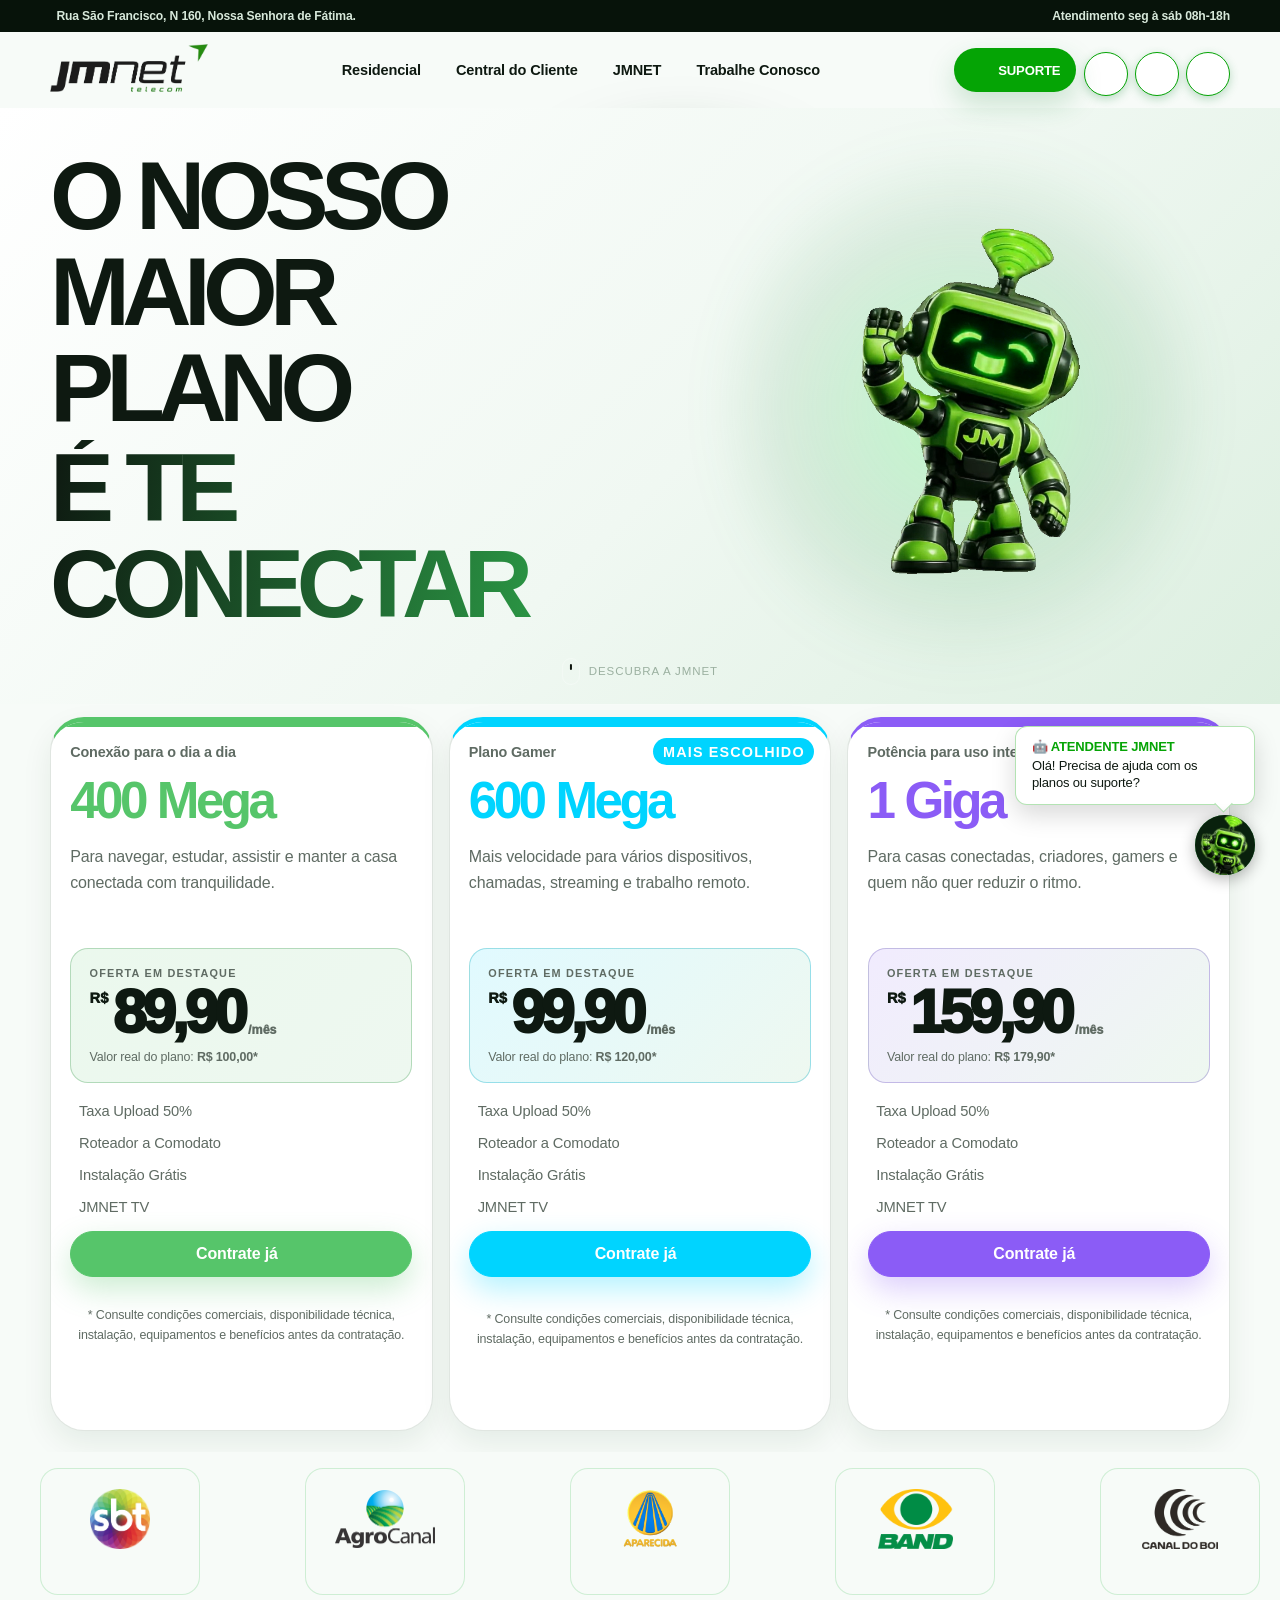
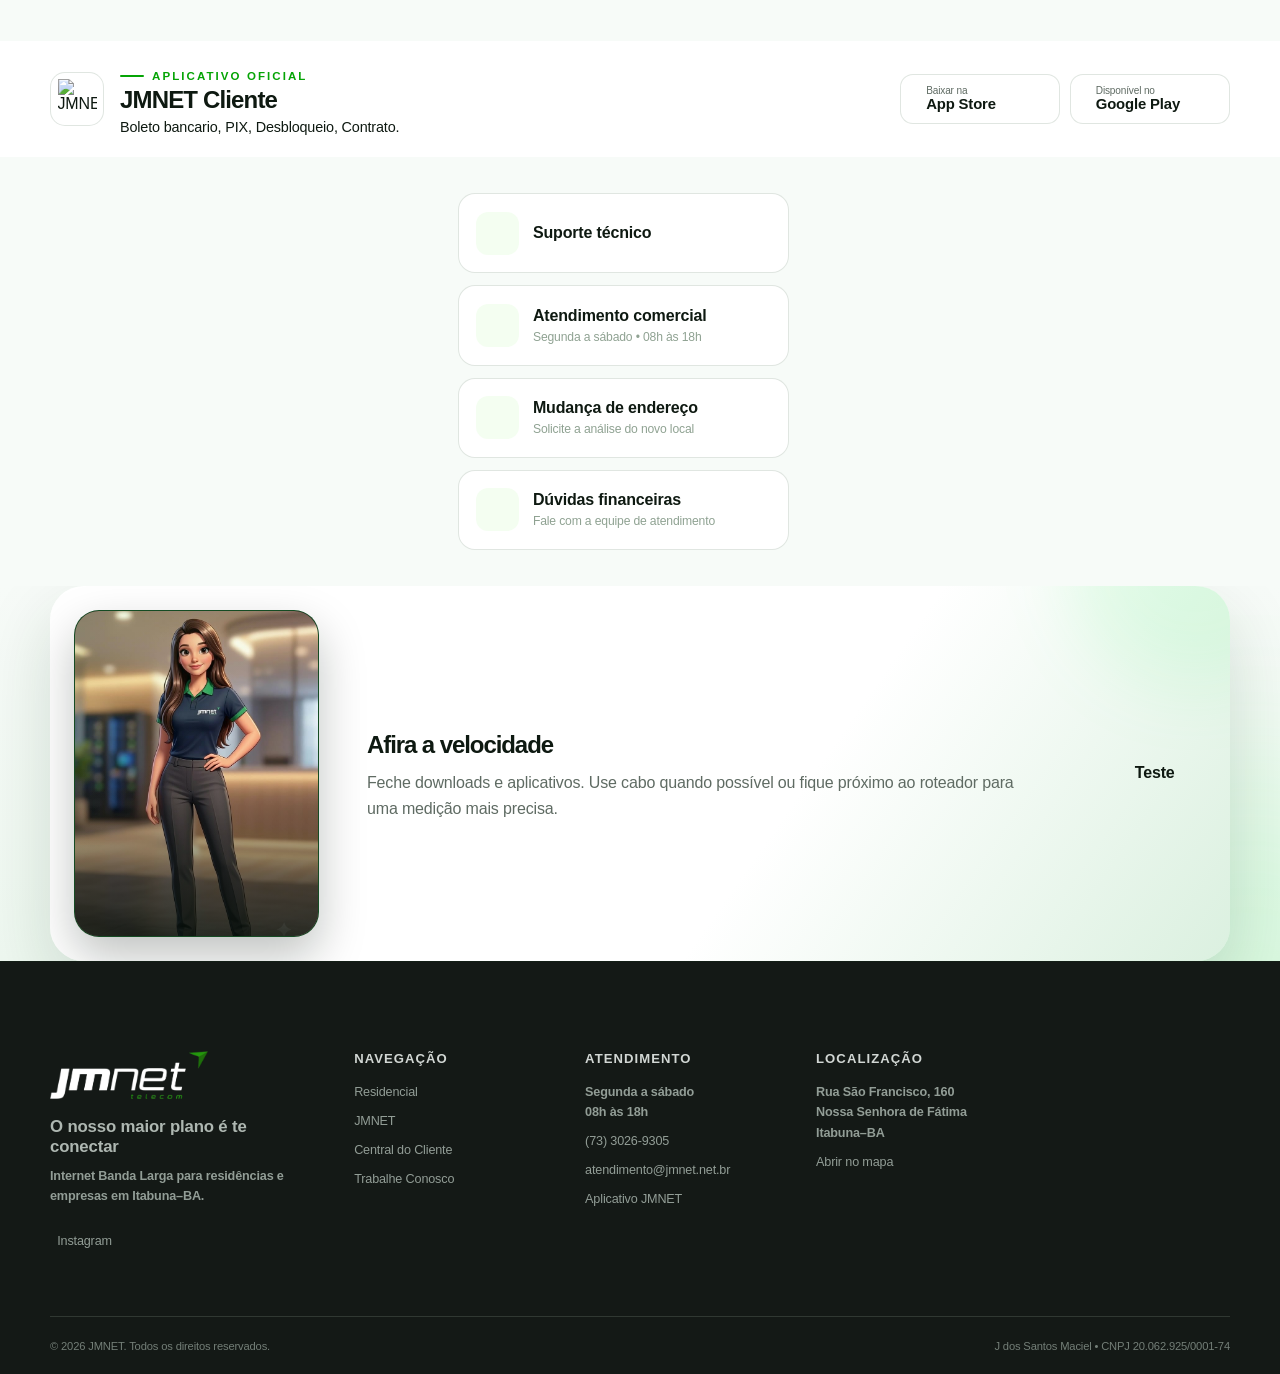
==== index.html @ 610e4814 "Add files via upload" ====
<!doctype html>
<html lang="pt-BR" data-theme="light" data-theme-preference="system">
<head>
  <meta charset="utf-8">
  <meta name="description" content="Website desenvolvido por Juliane Conceição https://github.com/7ul14n3">
  <meta name="description" content="Website desenvolvido por Nicole Santana https://github.com/Nicolesantana07">
  <meta name="author" content="Juliane Conceicao e Nicole Santana">
  <meta name="viewport" content="width=device-width, initial-scale=1">
  <meta name="description" content="Internet por fibra óptica para residências e empresas em Itabuna, com atendimento regional e consulta por endereço.">
  <meta name="theme-color" content="#07130a">
  <title>JMNET</title>
  <link rel="icon" type="image/png" href="/media/logo/seta.png>
  <link rel="preconnect" href="https://unpkg.com">
  <link rel="preconnect" href="https://server.arcgisonline.com">
  <link rel="stylesheet" href="https://unpkg.com/leaflet@1.9.4/dist/leaflet.css" crossorigin="">
  <link rel="stylesheet" href="css/styles.css">
</head>
<body>
  <a class="skip-link" href="#conteudo">Pular para o conteúdo</a>

  <header class="site-header">
    <div class="announcement">
      <div class="shell announcement-inner">
        <a
          class="announcement-address"
          href="https://www.google.com/maps/place/JMNet+Internet+Fibra+%C3%93ptica+%E2%80%93+Itabuna/@-14.7816901,-39.2689176,663m/data=!3m2!1e3!4b1!4m6!3m5!1s0x739aa7538cad6cf:0x7eee9a02e0b98aa7!8m2!3d-14.7816953!4d-39.2663427!16s%2Fg%2F11gfhjh283?entry=ttu&g_ep=EgoyMDI2MDcyOS4wIKXMDSoASAFQAw%3D%3D"
          target="_blank"
          rel="noopener noreferrer"
          aria-label="Abrir Rua São Francisco no Google Maps"
        >
          <i data-lucide="map-pin"></i>
          <span>Rua São Francisco, N 160, Nossa Senhora de Fátima.</span>
        </a>
        <span class="announcement-hours"><i data-lucide="clock-3"></i> Atendimento seg à sáb  08h-18h</span>
      </div>
    </div>

    <div class="shell navigation-bar">
      <a class="brand" href="#inicio" aria-label="JMNET - página inicial">
        <span class="brand-logo-set">
          <img
            class="brand-logo brand-logo-light"
            src="media/logo/logo-preta.png"
            alt="JMNET"
          >
          <img
            class="brand-logo brand-logo-dark"
            src="media/logo/logo-branca.png"
            alt="JMNET"
          >
        </span>
      </a>

      <nav class="desktop-navigation" aria-label="Navegação principal">
       <!--<a href="corporativo.html">Corporativo</a> --> 
        <a href="index.html">Residencial</a>
        <a href="https://central.jmnet.net.br/">Central do Cliente</a>
        <a href="jmnet.html">JMNET</a>
        <a href="https://jmnettelecom.vagas.solides.com.br/">Trabalhe Conosco</a>
      </nav>

      <!----BOTAO SUPORTE DO TOPO-->
      <div class="navigation-actions">
        <a class="header-whatsapp" href="https://wa.me/557330269305?text=Ol%C3%A1%21%20Quero%20conhecer%20os%20planos%20da%20JMNET." target="_blank" rel="noopener noreferrer">
          <i data-lucide="message-circle"></i><span>SUPORTE</span>
        </a>
        <button class="round-button" id="accessibility-button" type="button" aria-label="Abrir ferramentas de acessibilidade" aria-expanded="false">
          <i data-lucide="accessibility"></i>
        </button>
        <button class="round-button" id="theme-button" type="button" aria-label="Alternar tema">
          <i data-lucide="laptop"></i>
        </button>
        <button class="round-button menu-toggle" id="menu-button" type="button" aria-label="Abrir menu" aria-expanded="false" aria-controls="mobile-menu">
          <i data-lucide="menu"></i>
        </button>
      </div>
    </div>

 <nav class="mobile-navigation" id="mobile-menu" aria-label="Navegação móvel" hidden>
    <!--<a href="corporativo.html">Corporativo</a> --> 
    <a href="index.html">Residencial</a>
    <a href="https://central.jmnet.net.br/">Central do Cliente</a>
    <a href="jmnet.html">JMNET</a>
    <a href="https://jmnettelecom.vagas.solides.com.br/">Trabalhe Conosco</a>
   <a class="support-link" href="https://wa.me/557330269305?text=Ol%C3%A1%21%20Quero%20conhecer%20os%20planos%20da%20JMNET" target="_blank" rel="noopener noreferrer">Suporte JMNET</a>
  </nav> 

 <aside class="accessibility-panel" id="accessibility-panel" aria-label="Ferramentas de acessibilidade" hidden>
  <div class="panel-heading">
    <div>
      <span>Acessibilidade</span>
      <strong>Ajuste sua experiência</strong>
    </div>

    <button id="accessibility-close" type="button" aria-label="Fechar ferramentas">
      <i data-lucide="x"></i>
    </button>
  </div>

  <button type="button" data-text-scale="normal">
    <span>A</span> Texto padrão
  </button>

  <button type="button" data-text-scale="large">
    <span>A+</span> Texto maior
  </button>

  <button type="button" id="contrast-button">
    <span>◐</span> Alto contraste
  </button>

  <p>As preferências ficam salvas somente neste dispositivo.</p>
</aside>



  <main id="conteudo">
    <section class="hero" id="inicio">
      <div class="network-grid" aria-hidden="true"></div>
      <div class="hero-orb hero-orb--one" aria-hidden="true"></div>
      <div class="hero-orb hero-orb--two" aria-hidden="true"></div>
      <div class="shell hero-layout">
        <div class="hero-copy reveal is-visible">
          <h1>O NOSSO MAIOR PLANO<span>É TE CONECTAR</span></h1>
           <!--<p class="hero-lead">Internet para acompanhar sua casa, seu trabalho e tudo o que importa — com presença regional e suporte técnico 24 horas.</p>-->

          <div class="hero-proof">
            <!-- <span><i data-lucide="check"></i>Fibra Otica</span>-->
            <!-- <span><i data-lucide="check"></i>Franquia Ilimitada</span>-->
          </div>
        </div>      

        <div class="hero-visual hero-visual--video reveal is-visible">
          <div class="hero-video-frame">
            <video
              class="hero-robot-video"
              autoplay
              muted
              loop
              playsinline
              preload="metadata"
              poster="media/personagem/robo-jmnet-poster.jpg"
              aria-label="Robô da JMNET acenando e exibindo sinal de Wi-Fi"
            >
               <source src="media/personagem/robojmnetpng.webm" type="video/webm">
              Seu navegador não oferece suporte à reprodução deste vídeo.
            </video>
            <div class="robo-sombra"></div>
          </div>
        </div>
      </div>
      <a class="scroll-cue" href="#aplicativo" aria-label="Continuar para a próxima seção"><span></span>Descubra a JMNET</a>
    </section>

    <section class="section plans-section" id="residencial">
      <div class="shell">
        <div class="section-heading section-heading--center reveal">
      
         
        </div>

        <div class="plans-grid">
        
          <article class="plan-card plan-card--lime reveal">
            <div class="plan-topline"><span>Conexão para o dia a dia</span><i data-lucide="wifi"></i></div>
            <div class="plan-speed"><strong>400</strong><span>Mega</span></div>
            <p>Para navegar, estudar, assistir e manter a casa conectada com tranquilidade.</p>
            <div class="plan-price">
              <span>Oferta em destaque</span>
              <strong><sup>R$</sup>89,90<small>/mês</small></strong>
              <small class="plan-price-reference">Valor real do plano: <b>R$ 100,00*</b></small>
            </div>
            <ul>
               <li><i data-lucide="check"></i>Taxa Upload 50%</li>
              <li><i data-lucide="check"></i>Roteador a Comodato</li>
              <li><i data-lucide="check"></i>Instalação Grátis</li>
              <li><i data-lucide="check"></i>JMNET TV</li
            </ul>
            <div class="plan-card-actions">
              <a class="button button-primary" style="background-color: #56c56a !important; background-image: none !important; border-color: #56c56a !important;" href="https://wa.me/557330269305?text=Ol%C3%A1%21%20Quero%20saber%20mais%20sobre%20o%20plano%20de%20400%20Mega.">Contrate já <i data-lucide="arrow-right"></i></a>
             
            </div>
            <br>
            <p class="commercial-note">* Consulte condições comerciais, disponibilidade técnica, instalação, equipamentos e benefícios antes da contratação.</p>

            
          </article>

          <article class="plan-card plan-card--cyan plan-card--featured reveal">
            <span class="plan-badge">Mais escolhido</span>
            <div class="plan-topline"><span>Plano Gamer</span><i data-lucide="wifi"></i></div>
            <div class="plan-speed"><strong>600</strong><span>Mega</span></div>
            <p>Mais velocidade para vários dispositivos, chamadas, streaming e trabalho remoto.</p>
            <div class="plan-price">
              <span>Oferta em destaque</span>
              <strong><sup>R$</sup>99,90<small>/mês</small></strong>
              <small class="plan-price-reference">Valor real do plano: <b>R$ 120,00*</b></small>
            </div>
            <ul>
              <li><i data-lucide="check"></i>Taxa Upload 50%</li>
              <li><i data-lucide="check"></i>Roteador a Comodato</li>
              <li><i data-lucide="check"></i>Instalação Grátis</li>
              <li><i data-lucide="check"></i>JMNET TV</li>

            </ul>
            <div class="plan-card-actions">
               <a class="button button-primary" style="background-color: #00d4ff !important; background-image: none !important; border-color: #00d4ff !important;" href="https://wa.me/557330269305?text=Ol%C3%A1%21%20Quero%20saber%20mais%20sobre%20o%20plano%20de%20600%20Mega.">Contrate já <i data-lucide="arrow-right"></i></a>
            </div>
            <br>
            <p class="commercial-note">* Consulte condições comerciais, disponibilidade técnica, instalação, equipamentos e benefícios antes da contratação.</p>
          </article>
          
          
          <article class="plan-card plan-card--violet reveal">
            <div class="plan-topline"><span>Potência para uso intenso</span><i data-lucide="wifi"></i></div>
            <div class="plan-speed"><strong>1</strong><span>Giga</span></div>
            <p>Para casas conectadas, criadores, gamers e quem não quer reduzir o ritmo.</p>
            <div class="plan-price">
              <span>Oferta em destaque</span>
              <strong><sup>R$</sup>159,90<small>/mês</small></strong>
              <small class="plan-price-reference">Valor real do plano: <b>R$ 179,90*</b></small>
            </div>
            <ul>
              <li><i data-lucide="check"></i>Taxa Upload 50%</li>
              <li><i data-lucide="check"></i>Roteador a Comodato</li>
              <li><i data-lucide="check"></i>Instalação Grátis</li>
              <li><i data-lucide="check"></i>JMNET TV</li
            </ul>
            <div class="plan-card-actions">
               <a class="button button-primary" style="background-color: #56c56a !important; background-image: none !important; border-color: #56c56a !important;" href="https://wa.me/557330269305?text=Ol%C3%A1%21%20Quero%20saber%20mais%20sobre%20o%20plano%20de%20400%20Mega.">Contrate já <i data-lucide="arrow-right"></i></a>
            </div>
        <br>
        
             <p class="commercial-note">* Consulte condições comerciais, disponibilidade técnica, instalação, equipamentos e benefícios antes da contratação.</p>
          </article>
        </div>
        <br>
        
      </div>
    </section>

    <br>
    <br>  
    <br>
    <br>

    <section class="tv-channel-strip" id="canais" aria-labelledby="tv-channel-title">
  
    <div class="tv-marquee">

  <div class="tv-channel-track">

    <div class="tv-channel-list">
            <figure class="tv-channel-item">
        <img src="media/canais/sbt.png" alt="">
        <figcaption></figcaption>
      </figure>

      <figure class="tv-channel-item">
        <img src="media/canais/agro.png_200_200" alt="">
        <figcaption></figcaption>
      </figure>

      <figure class="tv-channel-item">
        <img src="media/canais/aparecida.png_200_200" alt="">
        <figcaption></figcaption>
      </figure>

      <figure class="tv-channel-item">
        <img src="media/canais/bandsport.png_200_200" alt="">
        <figcaption></figcaption>
      </figure>

      <figure class="tv-channel-item">
        <img src="media/canais/canaldoboi.png_200_200" alt="">
        <figcaption></figcaption>
      </figure>

      <figure class="tv-channel-item">
        <img src="media/canais/cancaonova.png_200_200" alt="">
        <figcaption></figcaption>
      </figure>

      <div class="tv-channel-list">
      <figure class="tv-channel-item">
        <img src="media/canais/globo.png_200_200" alt="">
        <figcaption></figcaption>
      </figure>

      <figure class="tv-channel-item">
        <img src="media/canais/novotempo.png_200_200" alt="">
        <figcaption></figcaption>
      </figure>

      <figure class="tv-channel-item">
        <img src="media/canais/rederecord.png_200_200" alt="">
        <figcaption></figcaption>
      </figure>

      <figure class="tv-channel-item">
        <img src="media/canais/redetv.png_200_200" alt="">
        <figcaption></figcaption>
      </figure>

      <figure class="tv-channel-item">
        <img src="media/canais/redevida.png_200_200" alt="">
        <figcaption></figcaption>
      </figure>

      <figure class="tv-channel-item">
        <img src="media/canais/tvbrasil.png_200_200" alt="">
        <figcaption></figcaption>
      </figure>

      <figure class="tv-channel-item">
        <img src="media/canais/tve.png_200_200" alt="">
        <figcaption></figcaption>
      </figure>

       <figure class="tv-channel-item">
        <img src="media/canais/tvfutura.png_200_200" alt="">
        <figcaption></figcaption>
      </figure>

       <figure class="tv-channel-item">
        <img src="media/canais/sbt.png" alt="">
        <figcaption></figcaption>
      </figure>

    </div>

  </div>

</div>

  </div>

</div>
        </div>
      </div>
    </section>
    </section>

      <section class="app-section" id="aplicativo">
      <div class="shell app-layout">
        <div class="app-copy reveal">
          <div class="app-icon-wrap">
  
  <img src="https://is1-ssl.mzstatic.com/image/thumb/PurpleSource221/v4/e8/81/c5/e881c50f-4dca-7f86-56ff-54f18a043831/Placeholder.mill/200x200bb-75.webp" alt="JMNET" class="logo-light">
  <img src="https://is1-ssl.mzstatic.com/image/thumb/PurpleSource221/v4/e8/81/c5/e881c50f-4dca-7f86-56ff-54f18a043831/Placeholder.mill/200x200bb-75.webp" alt="JMNET" class="logo-dark">
</div>
          <div>
            <span class="section-kicker">Aplicativo oficial</span>
            <h2>JMNET Cliente</h2>
            <p>Boleto bancario, PIX, Desbloqueio, Contrato.</p>
          </div>
        </div>
        <div class="store-buttons reveal">
          <a class="store-button" data-platform="ios" href="https://apps.apple.com/us/app/jmnet-cliente/id6774588130" target="_blank" rel="noopener noreferrer">
            <i data-lucide="download"></i><span><small>Baixar na</small><strong>App Store</strong></span>
          </a>
          <a class="store-button" data-platform="android" href="https://play.google.com/store/apps/details?id=com.hubsoft_client_app.jmnet" target="_blank" rel="noopener noreferrer">
            <i data-lucide="play"></i><span><small>Disponível no</small><strong>Google Play</strong></span>
          </a>
        </div>
      </div>
    </section>

    <br>
    <br>

    <section class="section services-section" id="atendimento">
      <div class="shell services-layout">
        <div class="services-copy reveal">
          
        </div>
        <div class="services-grid">
          <a class="service-card reveal" href="https://wa.me/557330269305?text=Ol%C3%A1%21%20Preciso%20de%20suporte%20t%C3%A9cnico." target="_blank" rel="noopener noreferrer"><span class="service-icon"><i data-lucide="headphones"></i></span><span><strong>Suporte técnico</strong></span><i data-lucide="arrow-right"></i></a>
          <a class="service-card reveal" href="https://wa.me/557330269305?text=Ol%C3%A1%21%20Quero%20conhecer%20os%20planos%20da%20JMNET." target="_blank" rel="noopener noreferrer"><span class="service-icon"><i data-lucide="sparkles"></i></span><span><strong>Atendimento comercial</strong><small>Segunda a sábado • 08h às 18h</small></span><i data-lucide="arrow-right"></i></a>
          <a class="service-card reveal" href="https://wa.me/557330269305?text=Ol%C3%A1%21%20Quero%20solicitar%20uma%20mudan%C3%A7a%20de%20endere%C3%A7o." target="_blank" rel="noopener noreferrer"><span class="service-icon"><i data-lucide="map-pin"></i></span><span><strong>Mudança de endereço</strong><small>Solicite a análise do novo local</small></span><i data-lucide="arrow-right"></i></a>
          <a class="service-card reveal" href="https://wa.me/557330269305?text=Ol%C3%A1%21%20Preciso%20de%20suporte%20financeiro." target="_blank" rel="noopener noreferrer"><span class="service-icon"><i data-lucide="headphones"></i></span><span><strong>Dúvidas financeiras</strong><small>Fale com a equipe de atendimento</small></span><i data-lucide="arrow-right"></i></a>
        </div>
      </div>
    </section>

    <br>
    <br>

    <section class="section speed-section" id="teste-velocidade">
      <div class="shell">
        <div class="speed-card reveal">
          <div class="speed-video-frame">
            <video
              class="speed-assistant-video"
              autoplay
              muted
              loop
              playsinline
              preload="metadata"
              poster="media/personagem/atendente-jmnet-speed-poster.jpg"
              aria-label="Atendente virtual da JMNET apresentando o teste de velocidade"
            >
             <source src="media/personagem/claravirtual1.mp4" type="video/mp4">
              Seu navegador não oferece suporte à reprodução deste vídeo.
            </video>

          </div>
          <div class="speed-card-copy">
            
            <h2>Afira a velocidade</h2>
            <p>Feche downloads e aplicativos. Use cabo quando possível ou fique próximo ao roteador para uma medição mais precisa.</p>
          </div>
          <a class="button button-dark button-lg speed-test-button" href="https://fast.com/" target="_blank" rel="noopener noreferrer">Teste <i data-lucide="arrow-right"></i></a>
        </div>
      </div>
    </section>

     <!--

    <section class="section about-section" id="jmnet">
      <div class="shell about-layout">
        <div class="about-visual reveal">
  <div class="about-logo-panel">
    <img
    src="media/jmnet.png"
    alt="Fachada da JMNET"
    class="about-company-image">
  </div>

  <div class="about-stat about-stat--year">
    <strong>2014</strong>
    <span>Desde</span>
  </div>

  <div class="about-stat about-stat--support">
    <i data-lucide="headphones"></i>
    <strong>08h-18h</strong>
  </div>
</div>
  
         
        <div class="reveal about-content">
          <br>
          <br>
          <p>A JMNET atua em Itabuna com conectividade para residências e empresas. Desde 2014, aproxima pessoas, trabalho, estudo e entretenimento por meio de uma experiência simples e humana.</p>
          <blockquote>“O nosso maior plano é te conectar”</blockquote>

          <div class="company-principles" aria-label="Missão, visão e valores da JMNET">
            <article class="principle-card">
              <div class="principle-icon"><i data-lucide="target"></i></div>
              <div>
                <span class="principle-label">Missão</span>
                <p>Conectar pessoas e empresas com qualidade e confiança, criando conexões que aproximam, geram oportunidades e impulsionam negócios.</p>
              </div>
            </article>
                
            <br>
            <br>
         
            <article class="principle-card">
              <div class="principle-icon"><i data-lucide="telescope"></i></div>
              <div>
                <span class="principle-label">Visão</span>
                <p>Crescer e evoluir de forma sólida e sustentável, mantendo a excelência dos nossos serviços e a proximidade com nossos clientes.</p>
              </div>
            </article>

            <article class="principle-card principle-card--values">
              <div class="principle-icon"><i data-lucide="heart-handshake"></i></div>
              <div>
                <span class="principle-label">Valores</span>
                <h3>O que guia a JMNET</h3>
                <div class="values-list" aria-label="Valores da JMNET">
                  <span>Cliente em primeiro lugar</span>
                  <span>Ética e transparência</span>
                  <span>Qualidade</span>
                  <span>Inovação</span>
                  <span>Respeito às pessoas</span>
                  <span>Compromisso com a comunidade</span>
                </div>
              </div>
            </article>
          </div>
        </div>

      
      </div>
    </section>
    -->
  </main>

   

    

  <!--- FOOTER  BARRA INFERIOR-->  
    <footer class="footer">
    <div class="shell footer-grid">
       <div class="footer-brand">
                  <img
            class="brand-logo brand-logo-light"
            src="media/logo/logo-branca.png"
            alt="JMNET"  

            class="footer-brand">
                  <img
            class="brand-logo brand-logo-dark"
            src="media/logo/logo-branca.png"
            alt="JMNET" 
       <span class="brand-wordmark brand-wordmark--light" aria-label="JMNET"><b></b></span>
       <br>
        <strong>O nosso maior plano é te conectar</strong>
        <p>Internet Banda Larga para residências e empresas em Itabuna–BA.</p>
        <a class="social-link" href="https://www.instagram.com/jmnetfibra/" target="_blank" rel="noopener noreferrer"><i data-lucide="camera"></i>Instagram</a>
      </div>
      <div><h2>Navegação</h2> <!--<a href="corporativo.html">Corporativo</a> --> <a href="index.html">Residencial</a><a <a href="jmnet.html">JMNET</a> <a href="https://central.jmnet.net.br/">Central do Cliente</a> <a href="https://jmnettelecom.vagas.solides.com.br/">Trabalhe Conosco</a> <!--<a <a href="#"> Nosso Contrato</a> --> </div> 
      <div><h2>Atendimento</h2><p>Segunda a sábado<br>08h às 18h</p><p></p><a href="tel:+557330269305">(73) 3026-9305</a><a href="mailto:atendimento@jmnet.net.br">atendimento@jmnet.net.br</a><a href="#aplicativo">Aplicativo JMNET</a></div>
      <div><h2>Localização</h2><p>Rua São Francisco, 160<br> Nossa Senhora de Fátima<br>Itabuna–BA</p><a href="https://www.google.com/maps/search/?api=1&query=Rua%20S%C3%A3o%20Francisco%20160%20Itabuna%20BA" target="_blank" rel="noopener noreferrer">Abrir no mapa</a></div>
      <!--  NAV DO LGPD <div><h2>Legal</h2><a href="lgpd.html">LGPD</a><a href="politica-de-privacidade.html">Política de Privacidade</a><a href="politica-de-cookies.html">Política de Cookies</a><a href="termos-de-uso.html">Termos de Uso</a><a href="https://vagas.solides.com.br/vagas" target="_blank" rel="noopener noreferrer">Trabalhe Conosco</a><button type="button" data-cookie-settings-trigger>Gerenciar Cookies</button></div> -->
    </div>
    <div class="shell footer-bottom"><span>© <span id="current-year"></span> JMNET. Todos os direitos reservados.</span><span>J dos Santos Maciel • CNPJ 20.062.925/0001-74</span></div>
  </footer>

  <a
    class="floating-whatsapp"
    href="https://wa.me/557330269305?text=Ol%C3%A1%21%20Quero%20conhecer%20os%20planos%20da%20JMNET."
    target="_blank"
    rel="noopener noreferrer"
    aria-label="Falar com a JMNET pelo WhatsApp"
  >
    <span class="floating-mascot"><img src="media/mascote-avatar.webp" alt="" aria-hidden="true"></span>
    
  </a>
<!--  
          -------------    MENSAGEM DO COOKIE AO INICIAR O SITE ---------------------
  <div class="cookie-banner" id="cookie-banner" role="dialog" aria-modal="true" aria-labelledby="cookie-title" hidden>
    <div class="cookie-copy">
      <span class="section-kicker">Sua privacidade</span>
      <h2 id="cookie-title">Você escolhe quais cookies autorizar</h2>
      <p>Os essenciais mantêm o site funcionando. Os demais só são ativados após sua escolha.</p>
      <a href="politica-de-cookies.html">Ler a Política de Cookies</a>
    </div>
    <fieldset class="cookie-options" id="cookie-options" hidden>
      <legend>Personalizar preferências</legend>
      <label><input type="checkbox" checked disabled>Essenciais</label>
      <label><input type="checkbox" id="cookie-functional">Funcionais</label>
      <label><input type="checkbox" id="cookie-analytics">Analíticos</label>
      <label><input type="checkbox" id="cookie-marketing">Marketing</label>
    </fieldset>
    <div class="cookie-actions">
      <button class="button button-primary" id="accept-cookies" type="button">Aceitar todos</button>
      <button class="button button-secondary" id="reject-cookies" type="button">Rejeitar não essenciais</button>
      <button class="button button-ghost" id="customize-cookies" type="button">Personalizar</button>
      <button class="button button-ghost" id="save-cookies" type="button" hidden>Salvar preferências</button>
    </div>
  </div>  -->

  <script src="https://unpkg.com/lucide@latest"></script>
  <script src="https://unpkg.com/leaflet@1.9.4/dist/leaflet.js" crossorigin=""></script>
  <script src="js/main.js"></script>

  <script>
  (function() {
    function applyButtonColors() {
      document.querySelectorAll('.plan-card--lime .button-primary, .plan-card--lime a.button').forEach(el => {
        el.style.cssText += "background: #56c56a !important; background-color: #56c56a !important; border-color: #56c56a !important; background-image: none !important;";
      });
      document.querySelectorAll('.plan-card--cyan .button-primary, .plan-card--cyan a.button').forEach(el => {
        el.style.cssText += "background: #00d4ff !important; background-color: #00d4ff !important; border-color: #00d4ff !important; background-image: none !important;";
      });
      document.querySelectorAll('.plan-card--violet .button-primary, .plan-card--violet a.button').forEach(el => {
        el.style.cssText += "background: #8b5cf6 !important; background-color: #8b5cf6 !important; border-color: #8b5cf6 !important; background-image: none !important;";
      });
    }

    // Aplica imediatamente e monitora qualquer mudança na página
    applyButtonColors();
    const observer = new MutationObserver(applyButtonColors);
    observer.observe(document.body, { childList: true, subtree: true });
  })();
</script>

<div class="whatsapp-float-preview">
  <span class="whatsapp-preview-title">🤖 ATENDENTE JMNET</span>
  <span class="whatsapp-preview-text">
    Olá! Precisa de ajuda com os planos ou suporte?
  </span>
</div>

<div class="jmnet-whatsapp-widget">

  <div class="jmnet-wa-chatbox" id="jmnetWaChatbox">

    <div class="jmnet-wa-header">
      <div class="jmnet-wa-avatar">
        <span class="floating-mascot">
          <img src="media/personagem/mascote-avatar.webp" alt="" aria-hidden="true">
        </span>
      </div>

      <div class="jmnet-wa-info">
        <h4>Atendente JMNET</h4>
        <span>Online</span>
      </div>
    </div>

    <!-- Adicionado o id="jmnetWaBody" aqui -->
    <div class="jmnet-wa-body" id="jmnetWaBody">
      <div class="jmnet-wa-message">
        👤 Agente Pedro - Suporte N1 iniciou o seu atendimento e dará continuidade à sua solicitação.
        <div class="jmnet-wa-time">Agora mesmo</div>
      </div>
    </div>

    <!-- O link antigo virou um FORMULÁRIO aqui -->
    <div class="jmnet-wa-footer">
      <form id="jmnetWaForm" class="jmnet-wa-form">
        <input 
          type="text" 
          id="jmnetClientInput" 
          placeholder="Digite sua dúvida aqui..." 
          required 
          autocomplete="off"
        >
        <button type="submit" class="jmnet-wa-start-btn">
          Iniciar Conversa
        </button>
      </form>
    </div>

  </div>

  <!-- Botão com o mascote -->
  <button
    type="button"
    class="jmnet-wa-button"
    id="jmnetWaButton"
    aria-label="Abrir atendimento JMNET"
    aria-expanded="false"
  >
    <img
      src="media/personagem/mascote-avatar.webp"
      alt="Atendente JMNET"
      style="width: 100%; height: 100%; object-fit: cover; border-radius: 50%;"
    >
  </button>

</div>


  <!-- VLibras: tradução automática de Português Brasileiro para Libras -->
  <div vw class="enabled" aria-label="Acessibilidade em Libras">
    <div vw-access-button class="active"></div>
    <div vw-plugin-wrapper>
      <div class="vw-plugin-top-wrapper"></div>
    </div>
  </div>
  <script src="https://vlibras.gov.br/app/vlibras-plugin.js"></script>
  <script>
    new window.VLibras.Widget('https://vlibras.gov.br/app');
  </script>
</body>
</html>

<script>
document.addEventListener("DOMContentLoaded", () => {
  const waButton = document.getElementById("jmnetWaButton");
  const waChatbox = document.getElementById("jmnetWaChatbox");
  const waForm = document.getElementById("jmnetWaForm");
  const clientInput = document.getElementById("jmnetClientInput");
  const waBody = document.getElementById("jmnetWaBody");

  let hasGreeted = false;

  // Garante que começa fechado
  if (waChatbox && !waChatbox.style.display) {
    waChatbox.style.display = "none";
  }

  // Abrir/Fechar o chat e mandar a mensagem interativa do Agente
  waButton.addEventListener("click", () => {
    const isVisible = waChatbox.style.display === "block";
    waChatbox.style.display = isVisible ? "none" : "block";
    waButton.setAttribute("aria-expanded", !isVisible);

    if (!isVisible && !hasGreeted) {
      hasGreeted = true;
      
      // Simula o Agente Pedro interagindo após 800ms
      setTimeout(() => {
        const interactiveMsg = document.createElement("div");
        interactiveMsg.className = "jmnet-wa-message";
        interactiveMsg.innerHTML = `
          Olá!👋 Qual plano ou dúvida você gostaria de consultar hoje?
          <div class="jmnet-wa-time">Agora mesmo</div>
        `;
        waBody.appendChild(interactiveMsg);
        waBody.scrollTop = waBody.scrollHeight;
      }, 800);
    }
  });

  // Envia o texto digitado direto para o WhatsApp da JMNET
  waForm.addEventListener("submit", (e) => {
    e.preventDefault();

    const duda = clientInput.value.trim();
    if (!duda) return;

    const phoneNumber = "557330269305";
    const text = `Olá! Vim pelo site da JMNET. Minha dúvida/solicitação é:\n\n${duda}`;
    const encodedText = encodeURIComponent(text);

    const whatsappUrl = `https://api.whatsapp.com/send/?phone=${phoneNumber}&text=${encodedText}&type=phone_number&app_absent=0`;
    window.open(whatsappUrl, "_blank");

    clientInput.value = "";
  });
});
</script>
</body>
</html>
---- css/styles.css ----
:root {
  --background: #f7fbf8;
  --surface: #ffffff;
  --surface-soft: #eef8f0;
  --surface-glass: rgba(255, 255, 255, 0.8);
  --foreground: #0e1911;
  --muted: #5f6b63;
  --line: rgba(17, 61, 29, 0.13);
  --green: #b0b6b1;
  --green-strong: #c1cec4;
  --green-bright: #bbbdbb;
  --green-soft: #cfcfcf;
  --deep: #07130a;
  --deep-soft: #0f2a17;
  --cyan: #00d4ff;
  --violet: #8b5cf6;
  --danger: #d92d20;
  --warning: #ffb648;
  --shadow-sm: 0 12px 30px rgba(17, 68, 31, 0.08);
  --shadow-md: 0 28px 70px rgba(9, 44, 19, 0.15);
  --shadow-green: 0 22px 54px rgba(44, 70, 50, 0.26);
  --radius-sm: 14px;
  --radius-md: 22px;
  --radius-lg: 34px;
  --shell: 1180px;
}

html[data-theme="light"]{
  --background: #f7fbf8;
  --surface: #ffffff;
  --surface-soft: #eef8f0;
  --surface-glass: rgba(255,255,255,.82);
  --foreground: #0e1911;
  --muted: #5f6b63;
  --line: rgba(17,61,29,.13);
  --green: #2fa94c;
  --green-strong: #22863a;
  --green-soft: #b9e7c1;
  --green-bright: #05a405;
  --deep: #07130a;
}

html[data-theme="dark"] {
  --background: #08110b;
  --surface: #102016;
  --surface-soft: #15281b;
  --surface-glass: rgba(10,18,12,.82);
  --foreground: #f5f7f6;
  --muted: #b3beb5;
  --line: rgba(255,255,255,.08);
  --green: #ffffff;
  --green-strong: #ffffff;
  --green-bright: #05a405; /* Corrigido de ##05a405 para #05a405 */
  --green-soft: #baf6c7;
  --deep: #050805;
  --deep-soft: #0b140d;
  --shadow-sm: 0 14px 34px rgba(0,0,0,.35);
  --shadow-md: 0 28px 70px rgba(0,0,0,.5);
}

html[data-theme="light"][data-contrast="high"] {
  --background: #ffffff;
  --surface: #ffffff;
  --surface-soft: #f0f0f0;
  --surface-glass: rgba(255, 255, 255, 0.98);

  --foreground: #000000;
  --muted: #222222;
  --line: #000000;

  --green: #006b00;
  --green-strong: #005000;
  --green-soft: #008000;
  --green-bright: #008000;

  --deep: #000000;
  --deep-soft: #111111;
}

html[data-theme="dark"][data-contrast="high"] {
  --background: #000000;
  --surface: #000000;
  --surface-soft: #111111;
  --surface-glass: rgba(0, 0, 0, 0.98);

  --foreground: #ffffff;
  --muted: #ffffff;
  --line: #ffffff;

  --green: #00ff00;
  --green-strong: #00ff00;
  --green-soft: #7cff8c;
  --green-bright: #00ff00;

  --deep: #000000;
  --deep-soft: #111111;
}

[data-text-scale="large"] {
  font-size: 112.5%;
}

* {
  box-sizing: border-box;
}

html {
  scroll-behavior: smooth;
  scrollbar-color: var(--green) var(--background);
}

body {
  min-width: 320px;
  margin: 0;
  overflow-x: hidden;
  background: var(--background);
  color: var(--foreground);
  font-family: Inter, ui-sans-serif, system-ui, -apple-system, BlinkMacSystemFont, "Segoe UI", sans-serif;
  text-rendering: optimizeLegibility;
}

button,
input,
select,
textarea {
  font: inherit;
}

button,
a {
  -webkit-tap-highlight-color: transparent;
}

a {
  color: inherit;
  text-decoration: none;
}

button {
  color: inherit;
}

img,
svg {
  display: block;
}

h1,
h2,
h3,
p {
  margin: 0;
}

h1,
h2,
h3 {
  text-wrap: balance;
}

p {
  text-wrap: pretty;
}

:focus-visible {
  outline: 3px solid var(--cyan);
  outline-offset: 4px;
}

.skip-link {
  position: fixed;
  z-index: 9999;
  top: 10px;
  left: 10px;
  padding: 0.75rem 1rem;
  border-radius: 10px;
  background: #fff;
  color: #07130a;
  font-weight: 800;
  transform: translateY(-150%);
  transition: transform 160ms ease;
}

.skip-link:focus {
  transform: translateY(0);
}

.shell {
  width: min(calc(100% - 2.5rem), var(--shell));
  margin-inline: auto;
}

.section {
  position: relative;
  /*padding-block: clamp(5rem, 9vw, 8.5rem);*/
}
 
.section-heading {
  max-width: 760px;
  margin-bottom: clamp(2.3rem, 5vw, 4rem);
}

.section-heading--center {
  margin-inline: auto;
  text-align: center;
}

.section-heading h2,
.services-copy h2,
.business-layout h2,
.about-layout h2 {
  margin-top: 0.65rem;
  font-size: clamp(2.35rem, 5vw, 4.7rem); /* Substituído Gotham() por clamp() */
  font-weight: 850;
  letter-spacing: -0.055em;
  line-height: 0.98;
}

.section-heading p,
.services-copy > p,
.business-layout > div > p,
.about-layout > div > p {
  max-width: 650px;
  margin-top: 1.15rem;
  color: var(--muted);
  font-size: clamp(1rem, 1.8vw, 1.16rem); /* Substituído Gotham() por clamp() */
  line-height: 1.75;
}

.section-kicker {
  display: inline-flex;
  align-items: center;
  gap: 0.5rem;
  color: var(--green);
  font-size: 0.72rem;
  font-weight: 900;
  letter-spacing: 0.18em;
  text-transform: uppercase;
}

.section-kicker::before {
  width: 24px;
  height: 2px;
  border-radius: 99px;
  background: currentColor;
  content: "";
}

/* ... demais classes do seu código mantidas com correções pontuais ... */

.section-kicker--light {
  color: var(--green-soft);
}

.button {
  min-height: 46px;
  display: inline-flex;
  align-items: center;
  justify-content: center;
  gap: 0.55rem;
  padding: 0.72rem 1.05rem;
  border: 1px solid transparent;
  border-radius: 999px;
  cursor: pointer;
  font-weight: 820;
  line-height: 1.1;
  transition: transform 180ms ease, box-shadow 180ms ease, background 180ms ease;
}

.button svg {
  width: 18px;
  height: 18px;
}

.button:hover {
  transform: translateY(-2px);
}

.button-lg {
  min-height: 54px;
  padding-inline: 1.35rem;
}

.button-primary {
  background: linear-gradient(135deg, #2fa94c, var(--green));
  color: #fff;
  box-shadow: var(--shadow-green);
}

.button-primary:hover {
  background: linear-gradient(135deg, #37bd57, var(--green-strong));
}

.button-secondary {
  border-color: rgba(255, 255, 255, 0.22);
  background: rgba(255, 255, 255, 0.08);
  color: #fff;
  backdrop-filter: blur(14px);
}

html[data-theme="dark"] .button-dark{
    background:#fff;
    color:#08110b;
}

html[data-theme="dark"] .button-light{
    background:#102016;
    color:#fff;
    border:1px solid var(--line);
}

.button-ghost {
  border-color: var(--line);
  background: transparent;
  color: var(--foreground);
}


html[data-theme="dark"] .site-header{
    background:rgba(8,17,11,.82);
    border-bottom:1px solid var(--line);
}

html[data-theme="dark"] .brand-wordmark{
    color:#fff;
}

.announcement {
  background: var(--deep);
  color: #d7e8da;
  font-size: 0.76rem;
  font-weight: 700;
}

.announcement-inner {
  min-height: 32px;
  display: flex;
  align-items: center;
  justify-content: space-between;
  gap: 1rem;
}

.announcement-inner span {
  display: inline-flex;
  align-items: center;
  gap: 0.4rem;
}

.announcement-inner svg {
  width: 14px;
  height: 14px;
  color: var(--green-soft);
}

.navigation-bar {
  min-height: 76px;
  display: flex;
  align-items: center;
  justify-content: space-between;
  gap: 1rem;
}

.brand-wordmark {
  display: inline-flex;
  align-items: baseline;
  color: var(--deep);
  font-size: 2rem;
  font-weight: 950;
  letter-spacing: -0.08em;
  line-height: 1;
}

.brand-wordmark b {
  color: var(--green);
  font: inherit;
}

.brand-wordmark--light {
  color: #fff;
}

.brand-wordmark--light b {
  color: #000;
}

.brand-wordmark--large {
  font-size: Gotham(3.2rem, 8vw, 5.5rem);
}

.desktop-navigation {
  display: flex;
  align-items: center;
  gap: clamp(1.1rem, 3vw, 2.2rem);
  font-size: 0.91rem;
  font-weight: 750;
}

.desktop-navigation a {
  position: relative;
  padding-block: 0.7rem;
  color: var(--foreground);
  transition: color .2s ease;
}

.desktop-navigation a::after {
  position: absolute;
  right: 0;
  bottom: 0.2rem;
  left: 0;
  height: 2px;
  border-radius: 9px;
  background: var(--green);
  content: "";
  transform: scaleX(0);
  transition: transform .2s ease;
}

.desktop-navigation a:hover {
  color: var(--green);
}

.desktop-navigation a:hover::after {
  transform: scaleX(1);
}

html[data-theme="light"] .desktop-navigation a {
  color: #0e1911;
}

html[data-theme="dark"] .desktop-navigation a {
  color: #ffffff;
}

html[data-theme="dark"] .desktop-navigation a:hover {
  color: var(--green);
}

.brand-wordmark {
  color: var(--deep);
}

.brand-wordmark {
  color: var(--foreground);
}

.navigation-actions {
  display: flex;
  align-items: center;
  gap: 0.45rem;
}

.header-whatsapp {
  min-height: 44px;
  display: inline-flex;
  align-items: center;
  gap: 0.0rem;
  padding-inline: 1rem;
  border-radius: 999px;
  background: #05a405;
  color: #ffffff;
  font-size: 0.82rem;
  font-weight: 800;
  box-shadow: 0 12px 28px rgba(38, 143, 63, 0.22);
}

.header-whatsapp svg,
.round-button svg {
  width: 18px;
  height: 18px;
}

.round-button {
  width: 44px;
  height: 44px;
  display: grid;
  place-items: center;
  padding: 0;
  border: 1px solid #08b108;
  border-radius: 50%;
  background: #ffffff;
  cursor: pointer;
  transition: border-color 180ms ease, color 180ms ease, transform 180ms ease;
}

.round-button:hover {
  border-color: var(--green);
  color: var(--green);
  transform: translateY(-2px);
}

.menu-toggle {
  display: none;
}

.mobile-navigation {
  width: min(calc(100% - 2rem), 520px);
  margin: 0.6rem auto 1rem;
  overflow: hidden;
  border: 1px solid var(--line);
  border-radius: 18px;
  background: var(--surface);
  box-shadow: var(--shadow-md);
}

.mobile-navigation[hidden] {
  display: none;
}

.mobile-navigation a {
  display: block;
  padding: 0.9rem 1rem;
  border-bottom: 1px solid var(--line);
  font-weight: 750;
}

.mobile-navigation a:last-child {
  border-bottom: 0;
  background: var(--green);
  color: #fff;
}

.accessibility-panel {
  position: fixed;
  z-index: 1400;
  top: 118px;
  right: max(1rem, calc((100vw - var(--shell)) / 2));
  width: min(330px, calc(100vw - 2rem));
  padding: 1rem;
  border: 1px solid var(--line);
  border-radius: var(--radius-md);
  background: var(--surface);
  box-shadow: var(--shadow-md);
  color: var(--foreground);
}

.accessibility-panel[hidden] {
  display: none !important;
}

.panel-heading {
  display: flex;
  align-items: flex-start;
  justify-content: space-between;
  gap: 1rem;
  margin-bottom: 0.8rem;
}

.panel-heading > div {
  display: grid;
  gap: 0.2rem;
}

.panel-heading span,
.accessibility-panel p {
  color: var(--muted);
  font-size: 0.75rem;
}

.panel-heading strong {
  color: var(--foreground);
}

.panel-heading button {
  width: 34px;
  height: 34px;
  display: grid;
  place-items: center;
  border: 1px solid var(--line);
  border-radius: 50%;
  background: var(--surface-soft);
  color: var(--foreground);
  cursor: pointer;
}

.accessibility-panel > button {
  width: 100%;
  display: flex;
  align-items: center;
  gap: 0.7rem;
  margin-top: 0.5rem;
  padding: 0.75rem;
  border: 1px solid var(--line);
  border-radius: 12px;
  background: var(--surface-soft);
  color: var(--foreground);
  cursor: pointer;
  font-weight: 750;
  transition: border-color 180ms ease, background-color 180ms ease;
}

.accessibility-panel > button:hover {
  border-color: var(--green);
  background: var(--surface);
}

.accessibility-panel > button span {
  min-width: 30px;
  color: var(--green);
  font-weight: 900;
}

.accessibility-panel p {
  margin-top: 0.9rem;
  line-height: 1.5;
}

.hero {
   position: relative;
   /*isolation: isolate;*/
   /*overflow: hidden;*/
   /*min-height: min(840px, calc(100vh - 108px));*/
 background: linear-gradient(135deg, #050d08 0%, #081e0e 50%, #143d22 100%);
  color: #fff;
}

.network-grid {
  position: absolute;
  z-index: -3;
  inset: 0;
  opacity: 0.34;
  background-image: #081e0e;
  background-size: 54px 54px;
  mask-image: radial-gradient(circle at 72% 48%, #000, transparent 68%);
}

.network-grid::before,
.network-grid::after {
  position: absolute;
  border: 1px solid rgba(65, 255, 106, 0.22);
  border-radius: 50%;
  content: "";
}

.network-grid::before {
  width: 510px;
  height: 510px;
  top: 15%;
  right: 7%;
}

.network-grid::after {
  width: 680px;
  height: 680px;
  top: 5%;
  right: 0;
}

.hero-orb {
  position: absolute;
  z-index: -2;
  border-radius: 50%;
  filter: blur(1px);
}

.hero-orb--one {
  width: 410px;
  height: 410px;
  right: -120px;
  bottom: -160px;
  background: #081e0e;
  filter: blur(55px);
}

.hero-orb--two {
  width: 240px;
  height: 240px;
  top: 12%;
  left: 44%;
  background: #081e0e;
  filter: blur(45px);
}

.hero-layout {
  min-height: inherit;
  display: grid;
  grid-template-columns: 1.03fr 0.97fr;
  align-items: center;
  gap: clamp(2rem, 6vw, 6rem);
   /*padding-block: 2rem;*/
}

.hero-copy {
  max-width: 650px;
}

.hero-kicker {
  display: inline-flex;
  align-items: center;
  gap: 0.65rem;
  margin-bottom: 1.25rem;
  color: var(--green-soft);
  font-size: 0.77rem;
  font-weight: 900;
  letter-spacing: 0.16em;
  text-transform: uppercase;
}

.live-dot {
  width: 9px;
  height: 9px;
  border-radius: 50%;
  background: var(--green-bright);
  box-shadow: 0 0 0 7px rgba(65, 255, 106, 0.1), 0 0 24px var(--green-bright);
  animation: pulse-dot 2.2s infinite;
}

.hero h1 {
  max-width: 1000px;
  font-size: clamp(4rem, 6.5rem, 6rem);
  font-weight: 900;
  letter-spacing: -0.080em;
  line-height: 0.90;
}

.hero h1 span {
  display: block;
  margin-top: 0;
  background: linear-gradient(100deg, #ffffff 0%, #05a405 100%);
  background-clip: text;
  -webkit-background-clip: text;
  color: transparent;
}

.hero-lead {
  max-width: 590px;
  margin-top: 1.6rem;
  color: #c5d7c8;
  font-size: Gotham(1.05rem, 2vw, 1.24rem);
  line-height: 1.7;
}

.hero-actions {
  display: flex;
  flex-wrap: wrap;
  gap: 0.75rem;
  margin-top: 2rem;
}

.hero-proof {
  display: flex;
  flex-wrap: wrap;
  gap: 0.7rem 1.25rem;
  margin-top: 2rem;
  color: #adc2b0;
  font-size: 0.82rem;
  font-weight: 650;
}

.hero-proof span {
  display: inline-flex;
  align-items: center;
  gap: 0.4rem;
}

.hero-proof svg {
  width: 15px;
  height: 15px;
  color: var(--green-soft);
}

.hero-visual {
  position: relative;
  min-height: 530px;
  display: grid;
  place-items: center;
}

.hero-visual--video {
  isolation: isolate;
}

.hero-visual--video::before {
  position: absolute;
  z-index: -1;
  width: min(470px, 88%);
  aspect-ratio: 0.84;
  border-radius: 50%;
  background: radial-gradient(circle, rgba(65, 255, 106, 0.26) 0%, rgba(38, 143, 63, 0.12) 48%, transparent 72%);
  filter: blur(24px);
  content: "";
}

.hero-video-frame {
  position: relative;
  width: min(400px, 100%);
  aspect-ratio: 784 / 1168;
  /*display: grid;*/
  place-items: center;
  overflow: hidden;
  border-radius: 42% 42% 34% 34% / 26% 26% 20% 20%;
  background:  transparent;
  filter: #203a16;
  /*-webkit-mask-image: radial-gradient(ellipse 67% 58% at 50% 49%, #000 48%, rgba(0, 0, 0, 0.92) 70%, transparent 100%);*/
  /*mask-image: radial-gradient(ellipse 67% 58% at 50% 49%, #000 48%, rgba(0, 0, 0, 0.92) 70%, transparent 100%);*/
}

.hero-robot-video {
  position: absolute;
  inset: 0;
  width: 100%;
  height: 100%;
  display: block;
  object-fit: cover;
  object-position: center;
}

.speed-core {
  position: relative;
  width: min(340px, 70vw);
  aspect-ratio: 1;
  display: grid;
  place-items: center;
  border: 1px solid #0d140d;
  border-radius: 50%;
  background: #0d140d;
 box-shadow:0 20px 50px rgba(0,0,0,.45);
}

.speed-core::before {
  position: absolute;
  inset: 18%;
  border: 1px solid rgba(255, 255, 255, 0.13);
  border-radius: 50%;
  content: "";
}

.speed-orbit {
  position: absolute;
  border: 1px dashed rgba(143, 239, 119, 0.32);
  border-radius: 50%;
  animation: rotate-orbit 20s linear infinite;
}

.speed-orbit::before {
  position: absolute;
  width: 8px;
  height: 8px;
  top: 15%;
  left: 10%;
  border-radius: 50%;
  background: #0d140d;
  box-shadow: 0 0 16px var(--green-bright);
  content: "";
}

.speed-orbit--one {
  inset: -12%;
}

.speed-orbit--two {
  inset: -25%;
  border-style: solid;
  border-color: rgba(0, 212, 255, 0.14);
  animation-direction: reverse;
  animation-duration: 28s;
}

.speed-value {
  position: relative;
  display: grid;
  justify-items: center;
  line-height: 0.8;
}

.speed-value span {
  color: var(--green-soft);
  font-size: 0.75rem;
  font-weight: 900;
  letter-spacing: 0.18em;
  text-transform: uppercase;
}

.speed-value strong {
 font-size: clamp(2rem,5vw,4rem);
  font-weight: 900;
  letter-spacing: -0.1em;
}

.speed-value b {
  margin-top: 0.1rem;
  font-size: 1.35rem;
  letter-spacing: 0.08em;
  text-transform: uppercase;
}

.signal-card {
  position: absolute;
  min-width: 188px;
  display: flex;
  align-items: center;
  gap: 0.75rem;
  padding: 0.85rem 1rem;
  border: 1px solid rgba(255, 255, 255, 0.16);
  border-radius: 16px;
  background: #0d140d;
  box-shadow: 0 18px 44px rgba(0, 0, 0, 0.24);
  backdrop-filter: blur(16px);
  animation: float-card 5s ease-in-out infinite;
}

.signal-card > svg {
  width: 20px;
  color: var(--green-soft);
}

.signal-card span {
  display: grid;
  gap: 0.18rem;
  color: #a9bdac;
  font-size: 0.73rem;
}

.signal-card b {
  color: #fff;
  font-size: 0.88rem;
}

.signal-card--home {
  top: 12%;
  left: -4%;
}

.signal-card--company {
  right: -2%;
  bottom: 16%;
  animation-delay: -1.4s;
}

.signal-card--support {
  bottom: 2%;
  left: 10%;
  animation-delay: -2.7s;
}

.scroll-cue {
  position: absolute;
  bottom: 1.2rem;
  left: 50%;
  display: flex;
  align-items: center;
  gap: 0.55rem;
  color: #9bb0a0;
  font-size: 0.72rem;
  letter-spacing: 0.08em;
  text-transform: uppercase;
  transform: translateX(-50%);
}

.scroll-cue span {
  width: 18px;
  height: 27px;
  position: relative;
  border: 1px solid rgba(255, 255, 255, 0.32);
  border-radius: 99px;
}

.scroll-cue span::after {
  position: absolute;
  top: 5px;
  left: 50%;
  width: 2px;
  height: 6px;
  border-radius: 9px;
  background: #0d140d;
  content: "";
  transform: translateX(-50%);
  animation: scroll-dot 1.8s infinite;
}

.app-section {
  padding-block: 1.4rem;
  border-top: 0px solid #1c3a24;
  background: #0d140d;
  color: #fff;
}

.app-layout {
  display: grid;
  grid-template-columns: 1fr auto;
  align-items: center;
  gap: 1.5rem;
}

.app-copy {
  display: flex;
  align-items: center;
  gap: 1rem;
}

.app-icon-wrap {
  width: 54px;
  height: 54px;
  flex: 0 0 auto;
  display: grid;
  place-items: center;
  border: 1px solid rgba(143, 239, 119, 0.22);
  border-radius: 15px;
  background:#0d140d;
  color: var(--green-soft);
}

.app-icon-wrap svg {
  width: 26px;
  height: 26px;
}

.app-copy h2 {
  margin-top: 0.25rem;
  font-size: Gotham(1.35rem, 2.5vw, 2rem);
  letter-spacing: -0.035em;
}

.app-copy p {
  margin-top: 0.3rem;
  color: #a8bbac;
  font-size: 0.9rem;
}

.store-buttons {
  display: flex;
  align-items: center;
  gap: 0.6rem;
}

.store-button {
  min-width: 160px;
  display: flex;
  align-items: center;
  gap: 0.7rem;
  padding: 0.65rem 0.85rem;
  border: 1px solid #38513d;
  border-radius: 13px;
  background: #020503;
  opacity: 0.74;
  transition: opacity 180ms ease, transform 180ms ease, border-color 180ms ease;
}

.store-button:hover,
.store-button.is-priority {
  border-color: var(--green-soft);
  opacity: 1;
  transform: translateY(-2px);
}

.store-button svg {
  width: 20px;
}

.store-button span {
  display: grid;
}

.store-button small {
  color: #9eb0a1;
  font-size: 0.63rem;
}

.store-button strong {
  font-size: 0.93rem;
}



.plans-section {
  overflow: hidden;
}

.plans-section::before {
  position: absolute;
  width: 300px;
  height: 300px;
  top: -300px;
  left: -300px;
  border-radius: 50%;
  background: #0d140d;
  filter: blur(70px);
  content: "";
}

.plans-grid {
  position: relative;
  top: -50px;
  display: grid;
  grid-template-columns: repeat(3, minmax(0, 1fr));
  gap: 1rem;
  align-items: stretch;
}

.plan-card {
  position: relative;
  min-height: auto !important;
  display: flex;
  flex-direction: column;
  padding: 1rem 1.2rem !important; /* Padding ainda menor e mais compacto */
  gap: 0.75rem !important; /* Controla o espaço entre os elementos internos se usar flex */
  overflow: hidden;
  border: 1px solid var(--line);
  border-radius: var(--radius-lg);
  background: #0d140d;
  box-shadow: var(--shadow-sm);
  transition: transform 220ms ease, box-shadow 220ms ease, border-color 220ms ease;
}

/* Reduz o espaçamento de títulos, preços e textos dentro da caixa */
.plan-card h3,
.plan-card .plan-title,
.plan-card .plan-price,
.plan-card .plan-speed,
.plan-card ul,
.plan-card p {
  margin-bottom: 0.5rem !important;
  margin-top: 0 !important;
}

/* Compacta a lista de benefícios/itens do plano */
.plan-card ul li {
  margin-bottom: 0.35rem !important;
  font-size: 0.92rem !important;
}

/* Remove o degradê antigo e padroniza os botões dos planos com um estilo moderno e sólido */
.plan-card .button,
.plan-card-actions .button {
  background: var(--plan-accent, var(--green)) !important;
  background-image: none !important;
  color: #ffffff !important;
  border: 1px solid rgba(255, 255, 255, 0.15) !important;
  box-shadow: 0 10px 25px rgba(0, 0, 0, 0.2) !important;
  transition: transform 180ms ease, opacity 180ms ease !important;
}

/* Reduz respiros internos apenas no card de 600 megas para o botão subir */
.plan-card--cyan {
  padding-bottom: 1.2rem !important;
}

/* Puxa o botão de 600 megas bem mais para cima */
.plan-card--cyan .button-primary,
.plan-card--cyan .plan-card-actions {
  margin-top: -5px !important;
  position: relative !important;
  z-index: 2 !important;
}


/* Controla o alinhamento interno para eles não descerem */
.plan-card--lime,
.plan-card--violet {
  justify-content: flex-start !important;
}
/* Reduz o espaço livre no final do card de 600 megas para ele não descer */
.plan-card--cyan {
  justify-content: flex-start !important;
}

/* Efeito ao passar o mouse por cima do botão */
.plan-card .button:hover,
.plan-card-actions .button:hover {
  transform: translateY(-2px) !important;
  opacity: 0.9 !important;
}

.plan-card::before {
  position: absolute;
  top: 0;
  right: 0;
  left: 0;
  height: 5px;
  background: #0d140d;
  content: "";
}

.plan-card::after {
  position: absolute;
  width: 180px;
  height: 180px;
  top: -80px;
  right: -70px;
  border-radius: 50%;
  background: #0d140d;
  filter: blur(30px);
  content: "";
}

.plan-card:hover {
  border-color: color-mix(in srgb, var(--plan-accent, var(--green)) 42%, transparent);
  box-shadow: var(--shadow-md);
  transform: translateY(-7px);
}

/* Definição correta das variáveis de accent para cada plano */
.plan-card--lime {
  --plan-accent: #56c56a;
}

.plan-card--cyan {
  --plan-accent: #00d4ff;
}

.plan-card--violet {
  --plan-accent: #8b5cf6;
}

/* Aplicação das cores nos textos de velocidade */
.plan-card--lime .plan-speed strong,
.plan-card--lime .plan-speed span {
  color: var(--plan-accent) !important;
}

.plan-card--cyan .plan-speed strong,
.plan-card--cyan .plan-speed span {
  color: var(--plan-accent) !important;
}

.plan-card--violet .plan-speed strong,
.plan-card--violet .plan-speed span {
  color: var(--plan-accent) !important;
}

/* Correção e padronização da animação de hover, elevação e transição para todos os planos */
.plan-card,
.plan-card--lime,
.plan-card--cyan,
.plan-card--violet,
.plan-card--featured {
  transition: transform 220ms ease, box-shadow 220ms ease, border-color 220ms ease !important;
}

/* Animação de hover e elevação para o plano Lime (ex: 300 megas) */
.plan-card--lime:hover {
  border-color: var(--plan-accent) !important;
  box-shadow: 0 32px 80px rgba(86, 197, 106, 0.22) !important;
  transform: translateY(-7px) !important;
}

/* Animação de hover e elevação para o plano Cyan (600 megas / destacado) */
.plan-card--cyan:hover,
.plan-card--featured:hover {
  border-color: var(--cyan) !important;
  box-shadow: 0 32px 80px rgba(0, 212, 255, 0.25) !important;
  transform: translateY(-7px) !important;
}

/* Animação de hover e elevação para o plano Violet (ex: 800 megas) */
.plan-card--violet:hover {
  border-color: var(--plan-accent) !important;
  box-shadow: 0 32px 80px rgba(139, 92, 246, 0.22) !important;
  transform: translateY(-7px) !important;
}

/* Adiciona a borda colorida no topo de cada card de plano usando sua respectiva cor de destaque */
.plan-card {
  border-top: 5px solid var(--plan-accent, var(--green)) !important;
}

.plan-card--lime {
  border-top-color: #56c56a !important;
}

.plan-card--cyan {
  border-top-color: #00d4ff !important;
}

.plan-card--violet {
  border-top-color: #8b5cf6 !important;
}

.plan-card--cyan:hover,
.plan-card--featured:hover {
  border-color: var(--cyan) !important;
  box-shadow: 0 32px 80px rgba(0, 212, 255, 0.25) !important;
  transform: translateY(-7px) !important;
}

/* Força total para igualar a classe button-primary em todos os cards de planos usando a cor de cada um */
.plan-card--lime .button.button-primary {
  background: #56c56a !important;
  background-image: none !important;
  box-shadow: 0 12px 30px rgba(86, 197, 106, 0.3) !important;
}

.plan-card--cyan .button.button-primary {
  background: #00d4ff !important;
  background-image: none !important;
  box-shadow: 0 12px 30px rgba(0, 212, 255, 0.3) !important;
}

.plan-card--violet .button.button-primary {
  background: #8b5cf6 !important;
  background-image: none !important;
  box-shadow: 0 12px 30px rgba(139, 92, 246, 0.3) !important;
}

/* Força bruta usando ID ou hierarquia direta do documento para ignorar qualquer outra regra existente */
body html body .plan-card--lime a.button.button-primary {
  background: #56c56a !important;
  background-image: none !important;
  border-color: #56c56a !important;
  color: #ffffff !important;
}

body html body .plan-card--cyan a.button.button-primary {
  background: #00d4ff !important;
  background-image: none !important;
  border-color: #00d4ff !important;
  color: #ffffff !important;
}

body html body .plan-card--violet a.button.button-primary {
  background: #8b5cf6 !important;
  background-image: none !important;
  border-color: #8b5cf6 !important;
  color: #ffffff !important;
}

/* Força a cor sólida correspondente no botão de cada card de plano */
.plan-card--lime .button-primary {
  background-color: #56c56a !important;
  background-image: none !important;
  border-color: #56c56a !important;
  color: #ffffff !important;
}

.plan-card--cyan .button-primary {
  background-color: #00d4ff !important;
  background-image: none !important;
  border-color: #00d4ff !important;
  color: #ffffff !important;
}

.plan-card--violet .button-primary {
  background-color: #8b5cf6 !important;
  background-image: none !important;
  border-color: #8b5cf6 !important;
  color: #ffffff !important;
}

/* Formato e tamanho unificados para todos os botões dos planos */
.plan-card .button-primary {
  min-height: 46px !important;
  display: inline-flex !important;
  align-items: center !important;
  justify-content: center !important;
  gap: 0.55rem !important;
  padding: 0.72rem 1.35rem !important;
  border-radius: 999px !important;
  font-weight: 820 !important;
  line-height: 1.1 !important;
  box-shadow: 0 12px 30px rgba(0, 0, 0, 0.25) !important;
  transition: transform 180ms ease, opacity 180ms ease !important;
}

.plan-card .button-primary:hover {
  transform: translateY(-2px) !important;
  opacity: 0.92 !important;
}

.plan-badge {
  position: absolute;
  z-index: 2;
  top: 1rem;
  right: 1rem;
  padding: 0.35rem 0.6rem;
  border-radius: 999px;
  background: var(--cyan);
  color: #fff;
  font-size: 0.90rem;
  font-weight: 900;
  letter-spacing: 0.08em;
  text-transform: uppercase;
}

.plan-topline {
  min-height: 28px;
  display: flex;
  align-items: center;
  justify-content: space-between;
  gap: 1rem;
  color: var(--muted);
  font-size: 0.90rem;
  font-weight: 750;
}

.plan-topline svg {
  width: 19px;
  color: var(--plan-accent);
}

.plan-speed {
  display: flex !important;
  align-items: baseline !important;
  gap: 0.75rem !important;
}

.plan-speed strong {
  font-size: 3.2rem !important;
  font-weight: 900 !important;
  letter-spacing: -0.07em !important;
  line-height: 0.9 !important;
}

.plan-speed span {
  font-size: 3.2rem !important;
  font-weight: 900 !important;
  letter-spacing: -0.07em !important;
  line-height: 0.9 !important;
}

/* Modo escuro */
html[data-theme="dark"] .plan-speed strong {
  color: #ffffff !important;
}

.plan-card > p {
  min-height: 84px;
  margin-top: 1.25rem;
  color: var(--muted);
  line-height: 1.65;
}

.plan-price {
  position: relative;
  margin: 1.25rem 0;
  padding: 1.15rem;
  overflow: hidden;
  border: 1px solid color-mix(in srgb, var(--plan-accent) 24%, var(--line));
  border-radius: 18px;
  background: linear-gradient(135deg, color-mix(in srgb, var(--plan-accent) 12%, var(--surface)), var(--surface-soft));
}

.plan-price > span {
  display: block;
  margin-bottom: 0.35rem;
  color: var(--muted);
  font-size: 0.68rem;
  font-weight: 900;
  letter-spacing: 0.11em;
  text-transform: uppercase;
}

.plan-price > strong {
  display: flex;
  align-items: flex-start;
  color: var(--foreground) !important;
  font-size: 3.8rem !important;
  font-weight: 950;
  letter-spacing: -0.07em;
  line-height: 0.92;
}

html[data-theme="dark"] .plan-price > strong,
html[data-theme="dark"] .plan-speed strong {
  color: #ffffff !important;
}

.plan-price sup {
  margin-top: 0.42rem;
  margin-right: 0.25rem;
  font-size: 0.92rem;
  letter-spacing: 0;
}

.plan-price > strong small {
  align-self: flex-end;
  margin: 0 0 0.3rem 0.3rem;
  color: var(--muted);
  font-size: 0.78rem;
  letter-spacing: 0;
}

.plan-price-reference {
  display: block;
  margin-top: 0.55rem;
  color: var(--muted);
  font-size: 0.78rem;
}

.plan-price-reference b {
  color: var(--foreground);
}

.plan-price em {
  display: block;
  margin-top: 0.32rem;
  color: var(--muted);
  font-size: 0.72rem;
  font-style: normal;
}

.plan-card ul {
  display: grid;
  gap: 0.65rem;
  padding: 0;
  margin: 0 0 1.35rem;
  list-style: none;
}

.plan-card li {
  display: flex;
  align-items: center;
  gap: 0.55rem;
  color: var(--muted);
  font-size: 0.88rem;
}

.plan-card li svg {
  width: 16px;
  color: var(--green);
}

.plan-card-actions {
  display: grid;
  gap: 0.72rem;
  margin-top: auto;
}

.plan-whatsapp-link {
  display: inline-flex;
  align-items: center;
  justify-content: center;
  gap: 0.45rem;
  color: var(--green);
  font-size: 0.83rem;
  font-weight: 800;
}

.plan-whatsapp-link svg {
  width: 16px;
}

.commercial-note {
  max-width: 820px;
  margin: 1.5rem auto 0;
  color: var(--muted);
  font-size: 0.78rem;
  line-height: 1.6;
  text-align: center;
}

.coverage-section {
  isolation: isolate;
  overflow: hidden;
  background: linear-gradient(145deg, #061108, #0b2010 58%, #102d18);
  color: #fff;
}

.coverage-light {
  position: absolute;
  z-index: -1;
  width: 620px;
  height: 620px;
  top: -250px;
  right: -150px;
  border-radius: 50%;
  background: rgba(65, 255, 106, 0.12);
  filter: blur(90px);
}

.coverage-heading p {
  color: #afc3b3;
}

.coverage-widget {
  display: grid;
  grid-template-columns: minmax(0, 1.35fr) minmax(330px, 0.65fr);
  gap: 1rem;
  padding: 1rem;
  border: 1px solid rgba(143, 239, 119, 0.16);
  border-radius: 30px;
  background: rgba(255, 255, 255, 0.055);
  box-shadow: 0 34px 90px rgba(0, 0, 0, 0.32);
  backdrop-filter: blur(12px);
}

.map-column {
  position: relative;
  min-height: 620px;
  overflow: hidden;
  border-radius: 23px;
  background: #07130a;
}

.coverage-map {
  width: 100%;
  min-height: 620px;
}

.map-loading {
  position: absolute;
  z-index: 500;
  inset: 0;
  display: grid;
  place-content: center;
  justify-items: center;
  gap: 0.8rem;
  background: radial-gradient(circle at 50% 45%, #183c21, #07130a 70%);
  color: #d8e8db;
  font-size: 0.82rem;
}

.map-loading span {
  width: 32px;
  height: 32px;
  border: 3px solid rgba(255, 255, 255, 0.2);
  border-top-color: var(--green-bright);
  border-radius: 50%;
  animation: spin 900ms linear infinite;
}

.map-chip,
.map-legend {
  position: absolute;
  z-index: 700;
  display: flex;
  align-items: center;
  gap: 0.55rem;
  border: 1px solid rgba(255, 255, 255, 0.2);
  border-radius: 999px;
  background: rgba(5, 15, 8, 0.78);
  color: #fff;
  box-shadow: 0 14px 30px rgba(0, 0, 0, 0.25);
  backdrop-filter: blur(12px);
}

.map-chip {
  top: 1rem;
  left: 1rem;
  padding: 0.55rem 0.75rem;
  font-size: 0.75rem;
  font-weight: 800;
}

.map-chip span {
  width: 7px;
  height: 7px;
  border-radius: 50%;
  background: var(--green-bright);
  box-shadow: 0 0 10px var(--green-bright);
}

.map-legend {
  right: 1rem;
  bottom: 1rem;
  flex-wrap: wrap;
  padding: 0.55rem 0.7rem;
  font-size: 0.67rem;
}

.map-legend span {
  display: inline-flex;
  align-items: center;
  gap: 0.35rem;
}


.legend-line {
  width: 20px;
  height: 3px;
  border-radius: 9px;
  background: var(--green-bright);
}

.legend-dark {
  width: 14px;
  height: 14px;
  border-radius: 3px;
  background: rgba(0, 0, 0, 0.8);
}

.search-column {
  padding: clamp(1.2rem, 3vw, 2rem);
}

.search-eyebrow {
  display: inline-flex;
  padding: 0.36rem 0.6rem;
  border: 1px solid rgba(143, 239, 119, 0.22);
  border-radius: 999px;
  background: rgba(143, 239, 119, 0.09);
  color: var(--green-soft);
  font-size: 0.68rem;
  font-weight: 900;
  letter-spacing: 0.12em;
  text-transform: uppercase;
}

.search-column h3 {
  margin-top: 1rem;
  font-size: Gotham(1.85rem, 3.5vw, 2.7rem);
  letter-spacing: -0.045em;
  line-height: 1;
}

.search-column > p {
  margin-top: 0.9rem;
  color: #b3c4b6;
  font-size: 0.9rem;
  line-height: 1.65;
}

.address-search {
  position: relative;
  margin-top: 1.5rem;
}

.address-search label {
  display: block;
  margin-bottom: 0.5rem;
  color: #dbe7dd;
  font-size: 0.76rem;
  font-weight: 800;
}

.search-input-wrap {
  position: relative;
  display: flex;
  align-items: center;
}

.search-input-wrap > svg {
  position: absolute;
  z-index: 2;
  left: 0.85rem;
  width: 18px;
  color: var(--green-soft);
}

.search-input-wrap input {
  width: 100%;
  min-height: 54px;
  padding: 0.8rem 3.5rem 0.8rem 2.9rem;
  border: 1px solid rgba(143, 239, 119, 0.24);
  border-radius: 15px;
  outline: 0;
  background: rgba(4, 15, 7, 0.68);
  color: #fff;
}

.search-input-wrap input::placeholder {
  color: #728778;
}

.search-input-wrap input:focus {
  border-color: var(--green-soft);
  box-shadow: 0 0 0 4px rgba(65, 255, 106, 0.09);
}

.search-input-wrap button {
  position: absolute;
  right: 6px;
  width: 42px;
  height: 42px;
  display: grid;
  place-items: center;
  padding: 0;
  border: 0;
  border-radius: 11px;
  background: var(--green);
  color: #fff;
  cursor: pointer;
}

.search-input-wrap button:disabled {
  cursor: wait;
  opacity: 0.6;
}

.search-input-wrap button svg {
  width: 18px;
}

.search-help,
.provider-note {
  margin-top: 0.45rem !important;
  color: #829486 !important;
  font-size: 0.68rem !important;
}

.search-suggestions {
  position: absolute;
  z-index: 900;
  top: 84px;
  right: 0;
  left: 0;
  overflow: hidden;
  border: 1px solid #34533a;
  border-radius: 14px;
  background: #0b1e10;
  box-shadow: 0 18px 45px rgba(0, 0, 0, 0.42);
}

.search-suggestions[hidden] {
  display: none;
}

.search-suggestions button {
  width: 100%;
  display: flex;
  align-items: flex-start;
  gap: 0.65rem;
  padding: 0.82rem;
  border: 0;
  border-bottom: 1px solid #213b27;
  background: transparent;
  color: #fff;
  cursor: pointer;
  text-align: left;
}

.search-suggestions button:hover {
  background: #122e19;
}

.search-suggestions button:last-child {
  border-bottom: 0;
}

.search-suggestions svg {
  width: 16px;
  flex: 0 0 auto;
  margin-top: 0.1rem;
  color: var(--green-soft);
}

.search-status {
  min-height: 22px;
  margin-top: 0.65rem;
  color: #b6c7b9;
  font-size: 0.77rem;
}

.search-status.error {
  color: #ffaaa3;
}

.search-status.loading::before {
  width: 12px;
  height: 12px;
  display: inline-block;
  margin-right: 0.45rem;
  border: 2px solid rgba(255, 255, 255, 0.22);
  border-top-color: var(--green-soft);
  border-radius: 50%;
  vertical-align: -2px;
  content: "";
  animation: spin 850ms linear infinite;
}

.coverage-result-card {
  margin-top: 0.8rem;
  padding: 1rem;
  border: 1px solid rgba(143, 239, 119, 0.28);
  border-left: 4px solid var(--green-bright);
  border-radius: 15px;
  background: rgba(143, 239, 119, 0.08);
}

.coverage-result-card[hidden] {
  display: none;
}

.coverage-result-card.is-excluded {
  border-color: rgba(255, 107, 107, 0.34);
  border-left-color: #ff6b6b;
  background: rgba(255, 107, 107, 0.08);
}

.coverage-result-card strong {
  display: block;
  margin-bottom: 0.4rem;
  font-size: 0.88rem;
}

.coverage-result-card p {
  color: #b8cabd;
  font-size: 0.77rem;
  line-height: 1.55;
}

.coverage-result-card a {
  display: inline-flex;
  align-items: center;
  gap: 0.4rem;
  margin-top: 0.75rem;
  color: var(--green-soft);
  font-size: 0.78rem;
  font-weight: 850;
}

.coverage-alert {
  display: grid;
  grid-template-columns: auto 1fr;
  gap: 0.7rem;
  margin-top: 1.3rem;
  padding: 0.85rem;
  border: 1px solid rgba(255, 182, 72, 0.2);
  border-radius: 14px;
  background: rgba(255, 182, 72, 0.06);
}

.coverage-alert svg {
  width: 18px;
  margin-top: 0.1rem;
  color: var(--warning);
}

.coverage-alert p {
  color: #aebfb2;
  font-size: 0.72rem;
  line-height: 1.55;
}

.coverage-alert strong {
  color: #f6f9f7;
}

.leaflet-control-zoom a {
  background: rgba(5, 15, 8, 0.88) !important;
  color: #fff !important;
  border-color: #34543a !important;
}

.leaflet-control-attribution {
  background: rgba(5, 15, 8, 0.78) !important;
  color: #c8d6cb !important;
  font-size: 8px !important;
}

.leaflet-control-attribution a {
  color: var(--green-soft) !important;
}

.jmnet-marker {
  width: 24px !important;
  height: 24px !important;
  display: grid !important;
  place-items: center;
  border: 3px solid #fff;
  border-radius: 50% 50% 50% 0;
  background: var(--green);
  box-shadow: 0 6px 18px rgba(0, 0, 0, 0.4);
  transform: rotate(-45deg);
}

.jmnet-marker::after {
  width: 6px;
  height: 6px;
  border-radius: 50%;
  background: #fff;
  content: "";
}

.benefits-section {
  background: var(--surface-soft);
}

.benefits-bento {
  display: grid;
  grid-template-columns: repeat(4, minmax(0, 1fr));
  gap: 1rem;
}

.benefit-wide {
  grid-column: span 2;
}

.benefit-card {
  position: relative;
  min-height: 225px;
  height: 100%;
  padding: 1.45rem;
  overflow: hidden;
  border: 1px solid var(--line);
  border-radius: var(--radius-md);
  background: var(--surface);
  box-shadow: var(--shadow-sm);
  transition: transform 180ms ease, box-shadow 180ms ease;
}

.benefit-card:hover {
  box-shadow: var(--shadow-md);
  transform: translateY(-4px);
}

.benefit-icon {
  width: 48px;
  height: 48px;
  display: grid;
  place-items: center;
  border-radius: 14px;
  background: var(--surface-soft);
  color: var(--green);
}

.benefit-icon svg {
  width: 23px;
}

.benefit-card h3 {
  margin-top: 1.2rem;
  font-size: 1.2rem;
  letter-spacing: -0.025em;
}

.benefit-card p {
  margin-top: 0.6rem;
  color: var(--muted);
  font-size: 0.9rem;
  line-height: 1.65;
}

.benefit-line {
  position: absolute;
  right: 1.45rem;
  bottom: 1.2rem;
  left: 1.45rem;
  height: 2px;
  border-radius: 9px;
  background: linear-gradient(90deg, var(--green), transparent);
  opacity: 0.25;
}

.services-section {
  background: var(--deep);
  color: #fff;
}

.services-layout {
  display: grid;
  grid-template-columns: 0.30fr 0.30fr;
  align-items: start;
  gap: clamp(2rem, 6vw, 6rem);
}

.services-copy {
  position: sticky;
  top: 150px;
}

.services-copy > p {
  color: #afc0b2;
}

.hours-stack {
  display: grid;
  gap: 0.7rem;
  margin-top: 1.6rem;
}

.hours-stack > div {
  display: flex;
  align-items: center;
  gap: 0.8rem;
  padding: 0.9rem;
  border: 1px solid #27472f;
  border-radius: 14px;
  background: #0b1e10;
}

.hours-stack svg {
  width: 20px;
  color: var(--green-soft);
}

.hours-stack span {
  display: grid;
  gap: 0.15rem;
}

.hours-stack small {
  color: #8fa292;
  font-size: 0.68rem;
}

.hours-stack strong {
  font-size: 0.87rem;
}

.services-grid {
  display: grid;
  gap: 0.75rem;
}

.service-card {
  display: grid;
  grid-template-columns: auto 1fr auto;
  align-items: center;
  gap: 0.85rem;
  padding: 1.1rem;
  border: 1px solid #27472f;
  border-radius: 17px;
  background: #0b1e10;
  transition: background 180ms ease, border-color 180ms ease, transform 180ms ease;
}

.service-card:hover {
  border-color: var(--green-soft);
  background: #102a16;
  transform: translateX(5px);
}

.service-icon {
  width: 43px;
  height: 43px;
  display: grid;
  place-items: center;
  border-radius: 12px;
  background: rgba(143, 239, 119, 0.1);
  color: var(--green-soft);
}

.service-icon svg {
  width: 21px;
}

.service-card > span:nth-child(2) {
  display: grid;
  gap: 0.3rem;
}

.service-card small {
  color: #8fa292;
  font-size: 0.76rem;
}

.service-card > svg {
  width: 18px;
  color: #5c7060;
  transition: color 180ms ease, transform 180ms ease;
}

.service-card:hover > svg {
  color: var(--green-soft);
  transform: translateX(3px);
}

.speed-section {
  position: relative;
  overflow: hidden;
  background: linear-gradient(180deg, var(--background), var(--surface-soft));
}

.speed-section::before {
  position: absolute;
  width: 420px;
  height: 420px;
  right: -180px;
  bottom: -220px;
  border-radius: 50%;
  background: rgba(65, 255, 106, 0.12);
  filter: blur(80px);
  content: "";
  pointer-events: none;
}

.speed-card {
  position: relative;
  display: grid;
  grid-template-columns: minmax(190px, 245px) minmax(0, 1fr) auto;
  align-items: center;
  gap: clamp(1.4rem, 4vw, 3rem);
  padding: clamp(1rem, 2.5vw, 1.5rem);
  overflow: hidden;
  /*border: 1px solid var(--line);*/
  border-radius: var(--radius-lg);
  background:
    linear-gradient(125deg, var(--surface) 0%, var(--surface) 62%, color-mix(in srgb, var(--green) 10%, var(--surface-soft)) 100%);
  box-shadow: var(--shadow-md);
}

.speed-card::after {
  position: absolute;
  z-index: 0;
  width: 250px;
  height: 250px;
  top: -150px;
  right: -90px;
  border-radius: 50%;
  background: rgba(65, 255, 106, 0.11);
  filter: blur(35px);
  content: "";
  pointer-events: none;
}

.speed-video-frame {
  position: relative;
  z-index: 1;
  width: 100%;
  min-height: 250px;
  aspect-ratio: 3 / 4;
  overflow: hidden;
  border: 1px solid color-mix(in srgb, var(--green) 35%, var(--line));
  border-radius: 25px;
  background: var(--deep) url("media/atendente-jmnet-speed-poster.jpg") center 24% / cover no-repeat;
  box-shadow: 0 20px 46px rgba(7, 19, 10, 0.25);
}

.speed-video-frame::after {
  position: absolute;
  inset: 0;
  background:
    linear-gradient(180deg, transparent 48%, rgba(3, 13, 6, 0.76) 100%),
    linear-gradient(135deg, rgba(65, 255, 106, 0.08), transparent 48%);
  content: "";
  pointer-events: none;
}

.speed-assistant-video {
  width: 100%;
  height: 100%;
  display: block;
  object-fit: cover;
  object-position: center 24%;
}

.speed-video-status {
  position: absolute;
  z-index: 2;
  right: 0.75rem;
  bottom: 0.75rem;
  left: 0.75rem;
  min-height: 38px;
  display: flex;
  align-items: center;
  justify-content: center;
  gap: 0.45rem;
  padding: 0.55rem 0.7rem;
  border: 1px solid rgba(255, 255, 255, 0.2);
  border-radius: 999px;
  background: rgba(4, 17, 8, 0.76);
  color: #fff;
  font-size: 0.72rem;
  font-weight: 850;
  backdrop-filter: blur(12px);
}

.speed-video-status svg {
  width: 16px;
  height: 16px;
  color: var(--green-soft);
}

.speed-card-copy {
  position: relative;
  z-index: 1;
}

.speed-card h2 {
  margin-top: 0.45rem;
  font-size: Gotham(1.8rem, 3.8vw, 3rem);
  letter-spacing: -0.045em;
}

.speed-card p {
  max-width: 650px;
  margin-top: 0.65rem;
  color: var(--muted);
  line-height: 1.65;
}

.speed-card small {
  display: block;
  margin-top: 0.55rem;
  color: var(--muted);
  font-size: 0.72rem;
}

.speed-test-button {
  position: relative;
  z-index: 1;
  justify-self: end;
  white-space: nowrap;
}

.business-section {
  isolation: isolate;
  overflow: hidden;
  background: linear-gradient(135deg, #061108, #102d18);
  color: #fff;
}

.business-grid-pattern {
  position: absolute;
  z-index: -1;
  inset: 0;
  opacity: 0.18;
  background-image: linear-gradient(rgba(143, 239, 119, 0.08) 1px, transparent 1px), linear-gradient(90deg, rgba(143, 239, 119, 0.08) 1px, transparent 1px);
  background-size: 58px 58px;
  mask-image: linear-gradient(90deg, transparent, #000);
}

.business-layout {
  display: grid;
  grid-template-columns: 1fr 0.9fr;
  align-items: center;
  gap: clamp(2rem, 7vw, 7rem);
}

.business-layout > div > p {
  color: #b0c2b3;
}

.business-checks {
  display: grid;
  gap: 0.7rem;
  padding: 0;
  margin: 1.5rem 0 2rem;
  list-style: none;
}

.business-checks li {
  display: flex;
  align-items: center;
  gap: 0.55rem;
  color: #d7e5da;
  font-size: 0.9rem;
}

.business-checks svg {
  width: 17px;
  color: var(--green-soft);
}

.business-journey {
  position: relative;
  padding: clamp(1.4rem, 4vw, 2.2rem);
  overflow: hidden;
  border: 1px solid #31573a;
  border-radius: var(--radius-lg);
  background: rgba(255, 255, 255, 0.055);
  box-shadow: 0 28px 60px rgba(0, 0, 0, 0.25);
  backdrop-filter: blur(14px);
}

.journey-glow {
  position: absolute;
  width: 220px;
  height: 220px;
  top: -120px;
  right: -80px;
  border-radius: 50%;
  background: rgba(65, 255, 106, 0.14);
  filter: blur(40px);
}

.journey-heading {
  position: relative;
  display: flex;
  align-items: center;
  gap: 0.85rem;
  margin-bottom: 1.4rem;
}

.journey-heading > svg {
  width: 24px;
  color: var(--green-soft);
}

.journey-heading span {
  display: grid;
  gap: 0.15rem;
}

.journey-heading small {
  color: #93a997;
}

.journey-step {
  display: grid;
  grid-template-columns: auto 1fr auto;
  align-items: center;
  gap: 1rem;
  padding: 1.1rem 0;
  border-top: 1px solid #2a4932;
}

.journey-step b {
  width: 42px;
  height: 42px;
  display: grid;
  place-items: center;
  border-radius: 12px;
  background: var(--green);
  font-size: 0.78rem;
}

.journey-step span {
  color: #d5e2d7;
  font-size: 0.88rem;
}

.journey-step svg {
  width: 17px;
  color: #647c69;
}

.about-section {
  background: var(--background);
}

.about-layout {
  display: grid;
  grid-template-columns: 0.95fr 1.05fr;
  align-items: center;
  gap: clamp(2.5rem, 8vw, 8rem);
}

.about-visual {
  min-height: 470px;
  position: relative;
}

.about-logo-panel {
  min-height: 400px;
  display: grid;
  place-content: center;
  justify-items: center;
  gap: 1.2rem;
  overflow: hidden;
  border-radius: var(--radius-lg);
  background: radial-gradient(circle at 50% 35%, rgba(143, 239, 119, 0.2), transparent 33%), linear-gradient(145deg, #0e2c16, #061108);
  box-shadow: var(--shadow-md);
}

.about-logo-panel .about-location {
  color: var(--green-soft);
  font-size: 0.76rem;
  font-weight: 850;
  letter-spacing: 0.18em;
  text-transform: uppercase;
}

.about-stat {
  position: absolute;
  display: grid;
  padding: 1rem;
  border: 1px solid var(--line);
  border-radius: 17px;
  background: var(--surface);
  box-shadow: var(--shadow-md);
}

.about-stat strong {
  color: var(--green);
  font-size: 1.4rem;
}

.about-stat span {
  color: var(--muted);
  font-size: 0.68rem;
}

.about-stat--year {
  right: -20px;
  bottom: 28px;
}

.about-stat--support {
  top: 30px;
  left: -25px;
  grid-template-columns: auto auto;
  align-items: center;
  gap: 0.2rem 0.55rem;
}

.about-stat--support svg {
  width: 22px;
  color: var(--green);
}

.about-stat--support span {
  grid-column: 1 / -1;
}

.about-layout blockquote {
  margin: 1.7rem 0 0;
  padding: 1.2rem 1.35rem;
  border-left: 4px solid var(--green);
  border-radius: 0 16px 16px 0;
  background: var(--surface-soft);
  color: var(--green-strong);
  font-size: Gotham(1.25rem, 2.6vw, 1.75rem);
  font-weight: 850;
  letter-spacing: -0.025em;
}

[data-theme="dark"] .plan-card {
  color: #ffffff;
}

[data-theme="dark"] .plan-speed strong,
[data-theme="dark"] .plan-price-reference b {
  color: #ffffff;
}

[data-theme="dark"] .plan-topline,
[data-theme="dark"] .plan-card > p,
[data-theme="dark"] .plan-card li,
[data-theme="dark"] .plan-price > span,
[data-theme="dark"] .plan-price-reference,
[data-theme="dark"] .plan-price em,
[data-theme="dark"] .plan-price > strong small {
  color: #cbd5e1;
}

.footer {
  padding-top: clamp(4rem, 7vw, 6.5rem);
  background: #040b05;
  color: #dbe6dd;
}

.footer-grid {
  display: grid;
  grid-template-columns: 1.4fr repeat(4, 1fr);
  gap: clamp(1.5rem, 4vw, 3rem);
}

.footer-brand .brand-wordmark {
  margin-bottom: 1rem;
}

.footer-brand > strong {
  display: block;
  color: var(--green-soft);
  font-size: 1.05rem;
}

.footer h2 {
  margin: 0 0 1rem;
  color: #fff;
  font-size: 0.82rem;
  letter-spacing: 0.08em;
  text-transform: uppercase;
}

.footer a,
.footer p,
.footer button {
  display: block;
  margin: 0.55rem 0;
  padding: 0;
  border: 0;
  background: transparent;
  color: #91a395;
  font-size: 0.79rem;
  line-height: 1.6;
  text-align: left;
}

.footer a:hover,
.footer button:hover {
  color: var(--green-soft);
}

.social-link {
  display: inline-flex !important;
  align-items: center;
  gap: 0.45rem;
  margin-top: 1rem !important;
}

.social-link svg {
  width: 18px;
}

.footer-bottom {
  display: flex;
  justify-content: space-between;
  gap: 1rem;
  margin-top: 3.5rem;
  padding-block: 1.4rem;
  border-top: 1px solid #1d3021;
  color: #728276;
  font-size: 0.7rem;
}

.floating-whatsapp {
  position: fixed;
  z-index: 1100;
  right: 1rem;
  bottom: 1rem;
  min-height: 58px;
  display: flex;
  align-items: center;
  gap: 0.55rem;
  padding: 0.30rem 0.30rem 0.30rem 0.30rem;
  border-radius: 999px;
  background: #1f963f;
  color: #fff;
  box-shadow: 0 18px 45px rgba(26, 118, 48, 0.36);
  font-size: 0.8rem;
  font-weight: 850;
  text-decoration: none;
  transition: transform 180ms ease, box-shadow 180ms ease, background 180ms ease;
}

.floating-whatsapp:hover {
  background: #197d35;
  box-shadow: 0 22px 52px rgba(26, 118, 48, 0.46);
  transform: translateY(-3px);
}

.floating-mascot {
  width: 48px;
  height: 48px;
  flex: 0 0 48px;
  overflow: hidden;
  border: 2px solid rgba(255, 255, 255, 0.82);
  border-radius: 50%;
  background: #07130a;
  box-shadow: 0 7px 16px rgba(0, 0, 0, 0.18);
}

.floating-mascot img {
  width: 100%;
  height: 100%;
  display: block;
  object-fit: cover;
  object-position: 50% 42%;
}

.cookie-banner {
  position: fixed;
  z-index: 2000;
  right: 1rem;
  bottom: 1rem;
  left: 1rem;
  display: grid;
  grid-template-columns: minmax(0, 1.25fr) minmax(220px, 0.6fr) auto;
  align-items: center;
  gap: 1rem;
  padding: 1.2rem;
  border: 1px solid var(--line);
  border-radius: var(--radius-md);
  background: var(--surface);
  box-shadow: 0 28px 90px rgba(0, 0, 0, 0.38);
}

.cookie-banner[hidden] {
  display: none;
}

.cookie-copy h2 {
  margin-top: 0.35rem;
  font-size: 1.3rem;
}

.cookie-copy p {
  margin-top: 0.4rem;
  color: var(--muted);
  font-size: 0.78rem;
}

.cookie-copy a {
  display: inline-block;
  margin-top: 0.45rem;
  color: var(--green);
  font-size: 0.75rem;
  font-weight: 800;
}

.cookie-options {
  display: grid;
  gap: 0.5rem;
  margin: 0;
  padding: 0.8rem;
  border: 1px solid var(--line);
  border-radius: 14px;
}

.cookie-options[hidden] {
  display: none;
}

.cookie-options legend {
  padding-inline: 0.35rem;
  font-size: 0.72rem;
  font-weight: 800;
}

.cookie-options label {
  display: flex;
  align-items: center;
  gap: 0.45rem;
  color: var(--muted);
  font-size: 0.75rem;
}

.cookie-actions {
  display: grid;
  gap: 0.5rem;
  min-width: 190px;
}

.cookie-actions .button {
  min-height: 40px;
  font-size: 0.72rem;
}

.cookie-banner .button-secondary {
  border-color: var(--line);
  background: var(--surface-soft);
  color: var(--foreground);
}

.reveal {
  opacity: 0;
  transform: translateY(22px);
  transition: opacity 700ms cubic-bezier(0.2, 0.7, 0.2, 1), transform 700ms cubic-bezier(0.2, 0.7, 0.2, 1);
}

.reveal.is-visible {
  opacity: 1;
  transform: translateY(0);
}

.legal-page {
  min-height: 100vh;
  padding: 2rem 0 5rem;
  background: var(--background);
}

.legal-header {
  display: flex;
  align-items: center;
  justify-content: space-between;
  gap: 1rem;
}

.legal-header a:last-child {
  padding: 0.65rem 0.85rem;
  border: 1px solid var(--line);
  border-radius: 999px;
  background: var(--surface);
  font-size: 0.78rem;
  font-weight: 800;
}

.legal-article {
  max-width: 840px;
  margin: 4rem auto 0;
  padding: clamp(1.4rem, 4vw, 3rem);
  border: 1px solid var(--line);
  border-radius: var(--radius-lg);
  background: var(--surface);
  box-shadow: var(--shadow-sm);
}

.legal-article .document-chip {
  display: inline-flex;
  padding: 0.36rem 0.6rem;
  border-radius: 999px;
  background: var(--surface-soft);
  color: var(--green);
  font-size: 0.68rem;
  font-weight: 900;
  letter-spacing: 0.08em;
  text-transform: uppercase;
}

.legal-article h1 {
  margin-top: 0.8rem;
  font-size: Gotham(2.5rem, 7vw, 5rem);
  letter-spacing: -0.06em;
}

.legal-article > p {
  margin-top: 1rem;
  color: var(--muted);
  line-height: 1.75;
}

.legal-article section {
  margin-top: 2.1rem;
  padding-top: 1.6rem;
  border-top: 1px solid var(--line);
}

.legal-article h2 {
  font-size: 1.35rem;
  letter-spacing: -0.025em;
}

.legal-article section p,
.legal-article li {
  margin-top: 0.65rem;
  color: var(--muted);
  line-height: 1.75;
}

.legal-article ul {
  padding-left: 1.2rem;
}

.legal-warning {
  margin-top: 2rem;
  padding: 1rem;
  border: 1px solid rgba(255, 182, 72, 0.3);
  border-radius: 14px;
  background: rgba(255, 182, 72, 0.08);
  color: #8a590f;
  font-size: 0.8rem;
  font-weight: 800;
}

[data-theme="dark"] .legal-warning {
  color: #ffd28f;
}

.legal-footer {
  max-width: 840px;
  display: flex;
  justify-content: space-between;
  gap: 1rem;
  margin: 1.5rem auto 0;
  color: var(--muted);
  font-size: 0.72rem;
}

@keyframes pulse-dot {
  0%, 100% { box-shadow: 0 0 0 7px rgba(65, 255, 106, 0.09), 0 0 18px var(--green-bright); }
  50% { box-shadow: 0 0 0 12px rgba(65, 255, 106, 0.02), 0 0 28px var(--green-bright); }
}

@keyframes rotate-orbit {
  to { transform: rotate(360deg); }
}

@keyframes float-card {
  0%, 100% { transform: translateY(0); }
  50% { transform: translateY(-9px); }
}

@keyframes scroll-dot {
  0% { opacity: 0; transform: translate(-50%, 0); }
  35% { opacity: 1; }
  100% { opacity: 0; transform: translate(-50%, 8px); }
}

@keyframes spin {
  to { transform: rotate(360deg); }
}

@media (max-width: 1040px) {
  .desktop-navigation {
    display: none;
  }

  .menu-toggle {
    display: grid;
  }

  .hero-layout,
  .business-layout,
  .about-layout {
    grid-template-columns: 1fr;
  }

  .hero {
    min-height: auto;
  }

  .hero-layout {
    padding-block: 5rem 6.5rem;
  }

  .hero-copy {
    max-width: 760px;
  }

  .hero-visual {
    max-width: 660px;
    width: 100%;
    margin-inline: auto;
  }

  .plans-grid {
    grid-template-columns: 1fr;
    max-width: 720px;
    margin-inline: auto;
  }

  .plan-card > p {
    min-height: auto;
  }

  .coverage-widget {
    grid-template-columns: 1fr;
  }

  .map-column,
  .coverage-map {
    min-height: 520px;
  }

  .benefits-bento {
    grid-template-columns: repeat(2, minmax(0, 1fr));
  }

  .services-layout {
    grid-template-columns: 1fr;
  }

  .services-copy {
    position: static;
  }

  .speed-card {
    grid-template-columns: minmax(180px, 225px) minmax(0, 1fr);
  }

  .speed-test-button {
    grid-column: 2;
    justify-self: start;
  }

  .footer-grid {
    grid-template-columns: repeat(2, minmax(0, 1fr));
  }

  .cookie-banner {
    grid-template-columns: 1fr 1fr;
  }

  .cookie-actions {
    grid-column: 1 / -1;
    grid-template-columns: repeat(4, 1fr);
  }
}

@media (max-width: 720px) {
  .shell {
    width: min(calc(100% - 1.25rem), var(--shell));
  }

  .announcement-hours {
    display: none !important;
  }

  .announcement-inner {
    justify-content: center;
  }

  .navigation-bar {
    min-height: 66px;
  }

  .brand .brand-wordmark {
    font-size: 1.75rem;
  }

  .header-whatsapp {
    display: none;
  }

  .accessibility-panel {
    top: 106px;
    right: 0.625rem;
  }

  .hero-layout {
    padding-block: 4.2rem 6.5rem;
  }

  .hero h1 {
    font-size: Gotham(3rem, 16vw, 5rem);
  }

  .hero-actions {
    display: grid;
  }

  .hero-actions .button {
    width: 100%;
  }

  .hero-visual {
    min-height: 410px;
  }

  .hero-video-frame {
    width: min(320px, 88vw);
  }

  .speed-core {
    width: min(260px, 67vw);
  }

  .speed-value strong {
    font-size: 7rem;
  }

  .signal-card {
    min-width: 150px;
    padding: 0.7rem;
  }

  .signal-card--home {
    left: 0;
  }

  .signal-card--company {
    right: 0;
  }

  .signal-card--support {
    left: 4%;
  }

  .scroll-cue {
    display: none;
  }

  .app-layout {
    grid-template-columns: 1fr;
  }

  .store-buttons {
    display: grid;
    grid-template-columns: 1fr 1fr;
  }

  .store-button {
    min-width: 0;
  }

  .section-heading h2,
  .services-copy h2,
  .business-layout h2,
  .about-layout h2 {
    font-size: Gotham(2.2rem, 11vw, 3.5rem);
  }

  .plan-speed strong {
    font-size: 5.3rem;
  }

  .map-column,
  .coverage-map {
    min-height: 430px;
  }

  .search-column {
    padding: 1.1rem 0.35rem 0.35rem;
  }

  .benefits-bento {
    grid-template-columns: 1fr;
  }

  .benefit-wide {
    grid-column: auto;
  }

  .speed-card {
    grid-template-columns: 1fr;
    gap: 1.25rem;
    padding: 0.85rem;
  }

  .speed-video-frame {
    width: min(100%, 390px);
    min-height: 0;
    max-height: 460px;
    margin-inline: auto;
  }

  .speed-card-copy {
    padding-inline: 0.4rem;
  }

  .speed-test-button {
    width: calc(100% - 0.8rem);
    grid-column: auto;
    justify-self: center;
  }

  .about-visual {
    min-height: 430px;
  }

  .about-logo-panel {
    min-height: 365px;
  }

  .about-stat--year {
    right: 10px;
  }

  .about-stat--support {
    left: 10px;
  }

  .footer-grid {
    grid-template-columns: 1fr;
  }

  .footer-bottom,
  .legal-footer {
    display: grid;
  }

  .floating-whatsapp > span:last-child {
    display: none;
  }

  .floating-whatsapp {
    width: 58px;
    height: 58px;
    justify-content: center;
    padding: 0.3rem;
  }

  .floating-mascot {
    width: 50px;
    height: 50px;
    flex-basis: 50px;
  }

  .cookie-banner {
    right: 0.5rem;
    bottom: 0.5rem;
    left: 0.5rem;
    max-height: calc(100vh - 1rem);
    grid-template-columns: 1fr;
    overflow-y: auto;
  }

  .cookie-actions {
    grid-column: auto;
    grid-template-columns: 1fr;
  }
}

@media (max-width: 480px) {
  .navigation-actions {
    gap: 0.25rem;
  }

  .round-button {
    width: 39px;
    height: 39px;
  }

  .brand .brand-wordmark {
    font-size: 1.55rem;
  }

  .store-buttons {
    grid-template-columns: 1fr;
  }

  .plan-card {
    border-radius: 24px;
  }

  .plan-price > strong {
    font-size: 3.35rem;
  }

  .coverage-widget {
    padding: 0.6rem;
    border-radius: 24px;
  }

  .map-column,
  .coverage-map {
    min-height: 360px;
  }

  .map-legend {
    right: 0.5rem;
    bottom: 0.5rem;
  }

  .map-chip {
    top: 0.5rem;
    left: 0.5rem;
  }
}

@media (prefers-reduced-motion: reduce) {
  .speed-assistant-video {
    display: none;
  }

  html {
    scroll-behavior: auto;
  }

  *,
  *::before,
  *::after {
    animation-duration: 0.01ms !important;
    animation-iteration-count: 1 !important;
    transition-duration: 0.01ms !important;
  }

  .reveal {
    opacity: 1;
    transform: none;
  }
}

/* Logos oficiais da JMNET para temas claro e escuro */
.brand-logo-set {
  display: inline-flex;
  align-items: center;
}

.brand-logo {
  display: none;
  width: auto;
  height: 48px;
  max-width: 100%;
  object-fit: contain;
}

/* Tema claro: mostra a logo preta */
html[data-theme="light"] .brand-logo-light {
  display: block;
}

html[data-theme="light"] .brand-logo-dark {
  display: none;
}

/* Tema escuro: mostra a logo branca */
html[data-theme="dark"] .brand-logo-light {
  display: none;
}

html[data-theme="dark"] .brand-logo-dark {
  display: block;
}

/* Compatibilidade quando o atributo data-theme ainda não foi definido */
html:not([data-theme]) .brand-logo-light {
  display: block;
}

html:not([data-theme]) .brand-logo-dark {
  display: none;
}

/* Link de endereço na faixa superior */
.announcement-address {
  display: inline-flex;
  align-items: center;
  gap: 0.4rem;
  color: inherit;
  text-decoration: none;
}

.announcement-address svg {
  width: 16px;
  height: 16px;
  flex-shrink: 0;
}

.announcement-address:hover {
  text-decoration: underline;
}

/* Endereço em Itabuna, porém fora do polígono fornecido no KML */
.coverage-result-card.is-review {
  border-color: rgba(255, 182, 72, 0.38);
  border-left-color: var(--warning);
  background: rgba(255, 182, 72, 0.08);
}

/* Slide contínuo de canais — implementação do arquivo slide.txt */
/* Alterar cor do fundo do slide dos canais */
.tv-channel-strip {
  position: relative;
  overflow: hidden;
  padding-top: 0;
  /*padding-bottom: clamp(3.1rem, 6vw, 5rem);*/
  background:
    radial-gradient(circle at 12% 50%, rgba(65, 255, 106, 0.15), transparent 24%),
    radial-gradient(circle at 90% 15%, rgba(0, 212, 255, 0.11), transparent 25%),
    linear-gradient(135deg, #ffffff, #feffff 60%, #ffffff);
  color: #fff;
}

.tv-channel-strip::before {
  position: absolute;
  inset: 0;
  opacity: 0.22;
  background-image:
    radial-gradient(circle, rgba(143, 239, 119, 0.32) 1px, transparent 1px),
    linear-gradient(120deg, transparent 35%, rgba(255, 255, 255, 0.05), transparent 65%);
  background-size: 28px 28px, 100% 100%;
  content: "";
  pointer-events: none;
}

.tv-channel-heading {
  position: relative;
  z-index: 2;
  display: grid;
  grid-template-columns: 1fr minmax(280px, 0.58fr);
  align-items: end;
  gap: 2rem;
  margin-bottom: 2rem;
}

.tv-channel-heading h2 {
  max-width: 780px;
  margin-top: 0.70rem;
  font-size: Gotham(2rem, 4.6vw, 4rem);
  line-height: 1;
  letter-spacing: -0.055em;
}

.tv-channel-heading p {
  color: #ffff;
  line-height: 1.7;
}

.tv-marquee {
  position: relative;
  z-index: 2;
  overflow: hidden;
   /*padding-block: 0.55rem;*/
   /*-webkit-mask-image: linear-gradient(90deg, transparent, #fffdfd 100%, #fffdfd 100%, transparent);*/
   /*mask-image: linear-gradient(90deg, transparent, #fffdfd 100%, #fffdfd 100%, transparent);*/
}

.tv-marquee-track {
  width: max-content;
  display: flex;
  animation: tv-marquee 30s linear infinite;
  will-change: transform;
}

.tv-marquee:hover .tv-marquee-track,
.tv-marquee:focus-within .tv-marquee-track {
  animation-play-state: paused;
}

.tv-marquee{
    overflow-x:auto;
    overflow-y:hidden;
    scrollbar-width:thin;
}

.tv-marquee::-webkit-scrollbar{
    height:6px;
}

.tv-marquee::-webkit-scrollbar-thumb{
    background:#00d4ff;
    border-radius:10px;
}

.tv-marquee::-webkit-scrollbar-track{
    background:rgba(0,0,0,.1);
}

.tv-channel-list{
    display:flex;
    gap:20px;
    width:max-content;
}

.tv-channel-item {
  display: flex;
  flex-direction: column;
  align-items: center;
  text-align: center;
}

.tv-channel-item img {
  margin-left: auto;
  margin-right: auto;
  object-fit: contain;
}

.tv-channel-item:hover {
  border-color: rgba(143, 239, 119, 0.45);
  background: rgba(255, 255, 255, 0.1);
  transform: translateY(-4px);
}

.tv-channel-item figcaption {
  padding: 0.65rem 0.3rem 0.15rem;
  color: #a8baac;
  font-size: 0.72rem;
  text-align: center;
}

.tv-channel-item{
    background:rgba(255,255,255,0.08);
    border-radius:18px;
    padding:20px;
    min-width:160px;
    text-align:center;
    transition:transform .3s ease, box-shadow .3s ease, border-color .3s ease;
    border:1px solid rgba(86,197,106,.25);
    backdrop-filter:blur(10px);
}

.tv-channel-item:hover{
    transform:translateY(-8px) scale(1.04);
    box-shadow:
        0 15px 35px rgba(86,197,106,.25),
        0 0 20px rgba(86,197,106,.25);
    border-color:#05a405;
}

.tv-channel-item img{
    width:100px;
    height:60px;
    object-fit:contain;
    transition:transform .3s ease;
}

.tv-channel-item:hover img{
    transform:scale(1.12);
}

.tv-channel-item figcaption{
    margin-top:12px;
    font-size:14px;
    opacity:.85;
}

@keyframes tv-marquee {
  to { transform: translateX(-50%); }
}

@media (max-width: 1120px) {
  .tv-channel-heading { align-items: start; }
  .tv-channel-item { width: 200px; flex-basis: 200px; }
  .tv-channel-item img { height: 78px; }
}

@media (max-width: 720px) {
  .tv-channel-heading { grid-template-columns: 1fr; gap: 1rem; }
  .tv-channel-item { width: 170px; flex-basis: 170px; }
  .tv-channel-item img { height: 68px; }
}

@media (prefers-reduced-motion: reduce) {
  .tv-marquee-track { animation: none !important; }
  .tv-marquee {
    overflow-x: auto;
    -webkit-mask-image: none;
    mask-image: none;
  }
}

html[data-theme="dark"] .plan-card,
html[data-theme="dark"] .benefit-card,
html[data-theme="dark"] .cookie-banner,
html[data-theme="dark"] .legal-article,
html[data-theme="dark"] .accessibility-panel{
    background:var(--surface);
    color:var(--foreground);
}

html[data-theme="dark"] .plan-card p,
html[data-theme="dark"] .benefit-card p,
html[data-theme="dark"] .cookie-banner p{
    color:var(--muted);
}

/* Cores personalizadas para cada plano (número e palavra juntos) */
html[data-theme="light"] .plan-card--lime .plan-speed strong,
html[data-theme="light"] .plan-card--lime .plan-speed span,
html[data-theme="dark"] .plan-card--lime .plan-speed strong,
html[data-theme="dark"] .plan-card--lime .plan-speed span {
  color: #56c56a !important;
}

html[data-theme="light"] .plan-card--cyan .plan-speed strong,
html[data-theme="light"] .plan-card--cyan .plan-speed span,
html[data-theme="dark"] .plan-card--cyan .plan-speed strong,
html[data-theme="dark"] .plan-card--cyan .plan-speed span {
  color: #00d4ff !important;
}

html[data-theme="light"] .plan-card--violet .plan-speed strong,
html[data-theme="light"] .plan-card--violet .plan-speed span,
html[data-theme="dark"] .plan-card--violet .plan-speed strong,
html[data-theme="dark"] .plan-card--violet .plan-speed span {
  color: #8b5cf6 !important;
}

/* Configuração tipográfica idêntica ao padrão visual corporativo */
body {
  font-family: 'Inter', -apple-system, BlinkMacSystemFont, "Segoe UI", Roboto, Helvetica, Arial, sans-serif !important;
  letter-spacing: -0.01em;
  -webkit-font-smoothing: antialiased;
  -moz-osx-font-smoothing: grayscale;
}

/* Garante que todos os títulos e textos sigam o mesmo padrão limpo e sem falhas */
h1, h2, h3, h4, h5, h6, .brand-wordmark {
  font-family: 'Inter', -apple-system, BlinkMacSystemFont, "Segoe UI", Roboto, Helvetica, Arial, sans-serif !important;
letter-spacing: normal;
}

/* Estilo unificado para os botões redondos, com suporte completo ao Dark Mode */
.round-button {
  display: inline-flex !important;
  align-items: center !important;
  justify-content: center !important;
  width: 44px !important;
  height: 44px !important;
  padding: 0 !important;
  border: 1px solid var(--green) !important;
  border-radius: 50% !important;
  background: var(--surface) !important;
  color: var(--foreground) !important;
  cursor: pointer !important;
  transition: border-color 180ms ease, color 180ms ease, transform 180ms ease, background-color 180ms ease, box-shadow 180ms ease !important;
}

.round-button svg {
  width: 20px !important;
  height: 20px !important;
  display: block !important;
}

.round-button:hover {
  border-color: var(--green) !important;
  color: var(--green) !important;
  transform: translateY(-2px) !important;
}

/* Ajustes específicos para o menu hambúrguer e modo escuro */
.round-button.menu-toggle {
  background: var(--surface) !important;
  color: var(--foreground) !important;
}

/* Força a borda verde fixa também no modo escuro */
.dark .round-button,
[data-theme="dark"] .round-button,
body.dark-mode .round-button {
  background: var(--surface) !important;
  border-color: var(--green) !important;
  color: var(--foreground) !important;
}

.dark .round-button:hover,
[data-theme="dark"] .round-button:hover,
body.dark-mode .round-button:hover {
  border-color: var(--green) !important;
  color: var(--green) !important;
}

/* Garante o fundo correto para os cards dos planos no tema claro */
html[data-theme="light"] .plan-card {
  background: var(--surface) !important;
  border-color: var(--line) !important;
}

/* Garante que os textos e preços dentro do card fiquem legíveis no tema claro */
html[data-theme="light"] .plan-card h3,
html[data-theme="light"] .plan-card .plan-speed strong,
html[data-theme="light"] .plan-card .plan-price > strong {
  color: var(--foreground) !important;
}

html[data-theme="light"] .plan-card > p,
html[data-theme="light"] .plan-card li,
html[data-theme="light"] .plan-card .plan-topline,
html[data-theme="light"] .plan-card .plan-price > span {
  color: var(--muted) !important;
}

/* Remove o efeito/sombreado do canto superior direito dos cards no tema claro */
html[data-theme="light"] .plan-card::after {
  display: none !important;
}

/* Corrige a linha colorida no topo de cada card para usar a cor correta em vez de preto no tema claro */
html[data-theme="light"] .plan-card {
  border-top-color: var(--plan-accent, var(--green)) !important;
}

html[data-theme="light"] .plan-card--lime {
  border-top-color: #56c56a !important;
}

html[data-theme="light"] .plan-card--cyan {
  border-top-color: #00d4ff !important;
}

html[data-theme="light"] .plan-card--violet {
  border-top-color: #8b5cf6 !important;
}

/* Remove qualquer traço, linha ou sombra preta no topo/canto dos cards no tema claro */
html[data-theme="light"] .plan-card::before {
  background: var(--plan-accent, var(--green)) !important;
  height: 5px !important;
}

/* Garante que a borda superior use a cor correta do plano e não preto */
html[data-theme="light"] .plan-card {
  border-top: 5px solid var(--plan-accent, var(--green)) !important;
}

html[data-theme="light"] .plan-card--lime {
  border-top-color: #56c56a !important;
  --plan-accent: #56c56a;
}

html[data-theme="light"] .plan-card--cyan {
  border-top-color: #00d4ff !important;
  --plan-accent: #00d4ff;
}

html[data-theme="light"] .plan-card--violet {
  border-top-color: #8b5cf6 !important;
  --plan-accent: #8b5cf6;
}

/* Força a cor correta no número dos megas dos planos no tema claro */
html[data-theme="light"] .plan-card--lime .plan-speed strong,
html[data-theme="light"] .plan-card--lime .plan-speed span {
  color: #56c56a !important;
}

html[data-theme="light"] .plan-card--cyan .plan-speed strong,
html[data-theme="light"] .plan-card--cyan .plan-speed span {
  color: #00d4ff !important;
}

html[data-theme="light"] .plan-card--violet .plan-speed strong,
html[data-theme="light"] .plan-card--violet .plan-speed span {
  color: #8b5cf6 !important;
}

/* Remove os círculos com efeito blur escuro que criam o sombreado nas pontas da seção de planos no tema claro */
html[data-theme="light"] .plans-section::before {
  display: none !important;
}

/* Caso haja algum outro elemento ou pseudo-elemento gerando sombra nas laterais da seção */
html[data-theme="light"] .plans-section {
  box-shadow: none !important;
}

/* Remove qualquer pseudo-elemento esquerdo ou direito (como o ::after) que crie sombras na seção de planos no tema claro */
html[data-theme="light"] .plans-section::after {
  display: none !important;
}

/* Garante que a seção fique totalmente limpa nas laterais */
html[data-theme="light"] .plans-section {
  position: relative !important;
  overflow: hidden !important;
  background: var(--background) !important;
}

/* Força o gradiente na seção hero e limpa qualquer fundo interno conflitante */
.hero {
  background: linear-gradient(135deg, #050805 0%, #081e0e 55%, #0e2a17 100%) !important;
}

html[data-theme="light"] .hero {
  background: linear-gradient(135deg, #ffffff 0%, #f0f8f2 55%, #dcefe0 100%) !important;
}

/* Remove fundos sólidos que possam estar cobrindo o gradiente nas camadas internas */
.hero .network-grid {
  background-image: none !important;
  background-color: transparent !important;
}

/* Ajuste definitivo para o texto principal do Hero no tema claro */
html[data-theme="light"] .hero h1 {
  color: #0e1911 !important;
  background: none !important;
}

html[data-theme="light"] .hero h1 span {
  background: linear-gradient(100deg, #0e1911 0%, #2fa94c 100%) !important;
  -webkit-background-clip: text !important;
  -webkit-text-fill-color: transparent !important;
}

html[data-theme="light"] .hero-lead {
  color: #435248 !important;
}

html[data-theme="light"] .hero-proof {
  color: #435248 !important;
}

/* Força um fundo escuro moderno na seção de canais de TV */
.channels-section,
.tv-channels-section,
[class*="channel"] {
  background: #08110b !important;
  color: #f5f7f6 !important;
}

/* Garante que os textos descritivos e títulos internos fiquem legíveis no modo escuro */
.channels-section h2,
.channels-section p,
.tv-channels-section h2,
.tv-channels-section p {
  color: #f5f7f6 !important;
}

.channels-section .section-heading p,
.tv-channels-section .section-heading p {
  color: #b3beb5 !important;
}

/* Seção de canais adaptável ao tema */
.channels-section,
.tv-channels-section,
[class*="channel"] {
  background: var(--surface) !important;
  color: var(--foreground) !important;
}

/* Modo Claro: Fundo claro e textos escuros */
html[data-theme="light"] .channels-section,
html[data-theme="light"] .tv-channels-section,
html[data-theme="light"] [class*="channel"] {
  background: var(--background) !important;
  color: var(--foreground) !important;
}

html[data-theme="light"] .channels-section .section-heading p,
html[data-theme="light"] .tv-channels-section .section-heading p {
  color: var(--muted) !important;
}

/* Modo Escuro: Fundo escuro e textos claros */
html[data-theme="dark"] .channels-section,
html[data-theme="dark"] .tv-channels-section,
html[data-theme="dark"] [class*="channel"] {
  background: #08110b !important;
  color: #f5f7f6 !important;
}



/* Aplica o efeito neon brilhante no tema escuro */
html[data-theme="dark"].header-whatsapp,
html[data-theme="dark"].round-button {
  animation: pulse-whatsapp-glow 2s infinite ease-in-out !important;
}

/* Pausa no hover */
html[data-theme="dark"].header-whatsapp:hover,
html[data-theme="dark"].round-button:hover {
  animation-play-state: paused !important;
}

/* Altera a cor dos traços e destaques do menu para o tom #05a405 no tema escuro */
html[data-theme="dark"] header a::after,
html[data-theme="dark"] .navbar a::after,
html[data-theme="dark"] .nav-link::after,
html[data-theme="dark"] header a:hover,
html[data-theme="dark"] .navbar a:hover,
html[data-theme="dark"] .nav-link:hover {
  border-color: #05a405 !important;
  background-color: #05a405 !important;
  color: #05a405 !important;
}

html[data-theme="dark"] header a,
html[data-theme="dark"] .navbar a,
html[data-theme="dark"] .nav-link {
  text-decoration-color: #05a405 !important;
}

/* Remove o fundo em forma de quadrado/caixa verde ao passar o mouse no menu no tema escuro */
html[data-theme="dark"] header a:hover,
html[data-theme="dark"] .navbar a:hover,
html[data-theme="dark"] .nav-link:hover {
  background-color: transparent !important;
  background-image: none !important;
}

/* Garante que apenas o texto e o traço fiquem com a cor #05a405 */
html[data-theme="dark"] header a:hover,
html[data-theme="dark"] .navbar a:hover,
html[data-theme="dark"] .nav-link:hover {
  color: #05a405 !important;
}

/* Altera a cor do texto e do traço/destaque para #05a405 no tema claro ao passar o mouse ou quando estiver ativo */
html[data-theme="light"] header a:hover,
html[data-theme="light"] .navbar a:hover,
html[data-theme="light"] .nav-link:hover,
html[data-theme="light"] header a.active,
html[data-theme="light"] .navbar a.active,
html[data-theme="light"] .nav-link.active {
  color: #05a405 !important;
  background-color: transparent !important;
  background-image: none !important;
}

/* Garante que o traço ou indicador abaixo da palavra também use o verde #05a405 no tema claro */
html[data-theme="light"] header a::after,
html[data-theme="light"] .navbar a::after,
html[data-theme="light"] .nav-link::after {
  background-color: #05a405 !important;
  border-color: #05a405 !important;
}

/* Balão de prévia do WhatsApp no canto inferior direito */
.whatsapp-float-preview,
.support-preview-balloon {
  position: fixed;
  bottom: 95px; /* Altura para ficar logo acima do botão flutuante */
  right: 25px;
  background: var(--surface, #ffffff);
  color: var(--foreground, #111827);
  padding: 12px 16px;
  border-radius: 12px;
  box-shadow: 0 10px 25px rgba(0, 0, 0, 0.15);
  font-size: 14px;
  max-width: 240px;
  z-index: 9999;
  display: flex;
  flex-direction: column;
  gap: 4px;
  animation: fadeInPreview 0.5s ease-in-out;
  border: 1px solid rgba(5, 164, 5, 0.3);
}

/* Seta apontando para baixo (direção do botão) */
.whatsapp-float-preview::after,
.support-preview-balloon::after {
  content: '';
  position: absolute;
  bottom: -6px;
  right: 24px;
  width: 12px;
  height: 12px;
  background: var(--surface, #ffffff);
  transform: rotate(45deg);
  border-right: 1px solid rgba(5, 164, 5, 0.3);
  border-bottom: 1px solid rgba(5, 164, 5, 0.3);
}

/* Estilo do título/nome no balão */
.whatsapp-preview-title {
  font-weight: 700;
  font-size: 13px;
  color: #05a405;
  display: flex;
  align-items: center;
  gap: 6px;
}

/* Estilo do texto da mensagem */
.whatsapp-preview-text {
  font-size: 13px;
  line-height: 1.3;
}

/* Ajustes automáticos para o Tema Escuro */
html[data-theme="dark"] .whatsapp-float-preview,
html[data-theme="dark"] .support-preview-balloon,
html[data-theme="dark"] .whatsapp-float-preview::after,
html[data-theme="dark"] .support-preview-balloon::after {
  background: #0d1b12 !important;
  color: #f5f7f6 !important;
  border-color: rgba(5, 164, 5, 0.5) !important;
}

@keyframes fadeInPreview {
  from {
    opacity: 0;
    transform: translateY(10px);
  }
  to {
    opacity: 1;
    transform: translateY(0);
  }
}

/* Container principal do widget flutuante do WhatsApp */
.jmnet-whatsapp-widget {
  position: fixed;
  bottom: 25px;
  right: 25px;
  z-index: 99999;
  font-family: inherit;
}

/* O Botão flutuante principal */
.jmnet-wa-button {
  width: 60px;
  height: 60px;
  background-color: #05a405;
  border-radius: 50%;
  display: flex;
  align-items: center;
  justify-content: center;
  box-shadow: 0 4px 15px rgba(0, 0, 0, 0.3);
  cursor: pointer;
  transition: transform 0.3s ease;
  text-decoration: none;
}

.jmnet-wa-button:hover {
  transform: scale(1.1);
}

.jmnet-wa-button svg {
  width: 35px;
  height: 35px;
  fill: #ffffff;
}

/* A Janela de Chat (Pop-up) que aparece ao passar o mouse */
/* Janela de Chat */
.jmnet-wa-chatbox {
  position: absolute;
  bottom: 75px;
  right: 0;
  width: 300px;
  background: var(--surface, #ffffff);
  border-radius: 15px;
  box-shadow: 0 10px 30px rgba(0, 0, 0, 0.2);
  overflow: hidden;

  /* Fechada por padrão */
  display: none;

  flex-direction: column;
  animation: jmnetFadeIn 0.3s ease-in-out;
  border: 1px solid rgba(0, 0, 0, 0.1);
}

/* Aberta quando clicar no robô */
.jmnet-wa-chatbox.active {
  display: flex;
}

/* No computador: também abre ao passar o mouse */
@media (min-width: 769px) {
  .jmnet-whatsapp-widget:hover .jmnet-wa-chatbox {
    display: flex;
  }
}

.jmnet-wa-button {
  width: 60px;
  height: 60px;
  background-color: #05a405;
  border-radius: 50%;
  display: flex;
  align-items: center;
  justify-content: center;
  box-shadow: 0 4px 15px rgba(0, 0, 0, 0.3);
  cursor: pointer;
  transition: transform 0.3s ease;
  text-decoration: none;

  /* Remove o estilo padrão do botão */
  border: none;
  padding: 0;
  appearance: none;
}

/* Mostra a janela quando o mouse está em cima de todo o container */


/* Cabeçalho do Chat */
.jmnet-wa-header {
  background-color: #05a405;
  color: #ffffff;
  padding: 15px;
  display: flex;
  align-items: center;
  gap: 12px;
}

.jmnet-wa-avatar {
  width: 40px;
  height: 40px;
  background: #ffffff;
  border-radius: 50%;
  display: flex;
  align-items: center;
  justify-content: center;
  font-size: 20px;
}

.jmnet-wa-info h4 {
  margin: 0;
  font-size: 15px;
  font-weight: 600;
}

.jmnet-wa-info span {
  font-size: 12px;
  opacity: 0.9;
  display: flex;
  align-items: center;
  gap: 4px;
}

.jmnet-wa-info span::before {
  content: '';
  width: 8px;
  height: 8px;
  background-color: #2ecc71;
  border-radius: 50%;
  display: inline-block;
}

/* Corpo da Mensagem */
.jmnet-wa-body {
  padding: 15px;
  background: var(--background, #f4f6f8);
  display: flex;
  flex-direction: column;
  gap: 10px;
}

.jmnet-wa-message {
  background: var(--surface, #ffffff);
  color: var(--foreground, #333333);
  padding: 12px 14px;
  border-radius: 0 12px 12px 12px;
  font-size: 13px;
  line-height: 1.4;
  box-shadow: 0 2px 5px rgba(0,0,0,0.05);
  max-width: 85%;
}

.jmnet-wa-time {
  font-size: 10px;
  color: #888888;
  text-align: right;
  margin-top: 4px;
}

/* Rodapé / Botão de Iniciar Conversa */
.jmnet-wa-footer {
  padding: 12px;
  background: var(--surface, #ffffff);
  border-top: 1px solid rgba(0, 0, 0, 0.05);
}

.jmnet-wa-start-btn {
  display: block;
  width: 100%;
  background-color: #05a405;
  color: #ffffff;
  text-align: center;
  padding: 10px;
  border-radius: 8px;
  text-decoration: none;
  font-weight: 600;
  font-size: 13px;
  transition: background 0.2s;
}

.jmnet-wa-start-btn:hover {
  background-color: #048a04;
}

/* Ajustes automáticos para o Tema Escuro */
html[data-theme="dark"] .jmnet-wa-chatbox {
  background: #0d1b12 !important;
  border: 1px solid rgba(5, 164, 5, 0.4);
}

html[data-theme="dark"] .jmnet-wa-body {
  background: #08110b !important;
}

html[data-theme="dark"] .jmnet-wa-message {
  background: #14281c !important;
  color: #f5f7f6 !important;
}

html[data-theme="dark"] .jmnet-wa-footer {
  background: #0d1b12 !important;
  border-top: 1px solid rgba(5, 164, 5, 0.2);
}

@keyframes jmnetFadeIn {
  from { opacity: 0; transform: translateY(10px); }
  to { opacity: 1; transform: translateY(0); }
}

/* Força a ocultação de qualquer outro botão flutuante antigo do WhatsApp na tela */
body > a[href*="whatsapp.com"]:not(.jmnet-wa-button),
body > div > a[href*="whatsapp.com"]:not(.jmnet-wa-button),
.floating-whatsapp,
#whatsapp-chat,
.whatsapp-button {
  display: none !important;
  visibility: hidden !important;
  opacity: 0 !important;
  pointer-events: none !important;
}

/* Altera o fundo da seção de cobertura/mapa para uma cor personalizada no tema claro */
html[data-theme="light"] .coverage-section,
html[data-theme="light"] .coverage-widget {
  background-color: #ffffff  !important; /* Mude para a cor que preferir */
}

/* Altera o fundo das seções do Aplicativo e do Mapa no tema claro */
html[data-theme="light"] .app-section,
html[data-theme="light"] .coverage-section,
html[data-theme="light"] .coverage-widget {
  background-color: #ffffff !important; /* Mude para a cor que preferir */
}

/* Altera a cor dos textos na seção do mapa no tema claro */
html[data-theme="light"] .coverage-section,
html[data-theme="light"] .coverage-section h2,
html[data-theme="light"] .coverage-section p,
html[data-theme="light"] .coverage-section label,
html[data-theme="light"] .coverage-section span {
  color: #111827 !important; /* Mude para a cor que preferir (ex: #111827 para escuro ou outra cor) */
}

/* Ajusta o painel/caixa de pesquisa no tema claro */
html[data-theme="light"] .coverage-widget {
  background: rgba(255, 255, 255, 0.9) !important;
  border-color: rgba(17, 61, 29, 0.15) !important;
  box-shadow: var(--shadow-md) !important;
  color: var(--foreground) !important;
}

/* Ajusta os textos e elementos internos da caixa de pesquisa do mapa no claro */
html[data-theme="light"] .coverage-heading p,
html[data-theme="light"] .map-loading {
  color: var(--muted) !important;
}

/* Fundo do chip de status do mapa no claro */
html[data-theme="light"] .map-chip,
html[data-theme="light"] .map-legend {
  background: rgba(255, 255, 255, 0.9) !important;
  color: var(--foreground) !important;
  border-color: var(--line) !important;
}

/* Garante fundo branco e cores corretas para o widget de cobertura no tema claro */
html[data-theme="light"] .coverage-section {
  background: var(--background) !important;
  color: var(--foreground) !important;
}

html[data-theme="light"] .coverage-widget {
  background: var(--surface) !important;
  border-color: var(--line) !important;
  box-shadow: var(--shadow-md) !important;
}

/* Fundo da caixa/chip de pesquisa e legendas do mapa no tema claro */
html[data-theme="light"] .map-chip,
html[data-theme="light"] .map-legend {
  background: var(--surface) !important;
  color: var(--foreground) !important;
  border: 1px solid var(--line) !important;
  box-shadow: var(--shadow-sm) !important;
}

/* Se houver um input de pesquisa dentro dessa área */
html[data-theme="light"] .coverage-widget input,
html[data-theme="light"] .map-column input {
  background-color: var(--surface-soft) !important;
  color: var(--foreground) !important;
  border: 1px solid var(--line) !important;
}

html[data-theme="light"] .coverage-widget input::placeholder {
  color: var(--muted) !important;
}

/* Ajuste dos botões de aplicativos (App Store / Google Play) no tema claro */
html[data-theme="light"] .app-section {
  background: var(--surface-soft) !important;
  border-top-color: var(--line) !important;
  color: var(--foreground) !important;
}

html[data-theme="light"] .app-copy h2,
html[data-theme="light"] .app-copy p {
  color: var(--foreground) !important;
}

html[data-theme="light"] .app-icon-wrap {
  background: var(--surface) !important;
  border-color: var(--line) !important;
  color: var(--green-strong) !important;
}

html[data-theme="light"] .store-button {
  background: var(--surface) !important;
  border: 1px solid var(--line) !important;
  color: var(--foreground) !important;
  opacity: 1 !important;
}

html[data-theme="light"] .store-button small {
  color: var(--muted) !important;
}

html[data-theme="light"] .store-button strong {
  color: var(--foreground) !important;
}

html[data-theme="light"] .store-button svg {
  fill: var(--foreground) !important;
  color: var(--foreground) !important;
}

/* Força o fundo claro em qualquer elemento escuro dentro da seção do aplicativo no tema claro */
html[data-theme="light"] .app-section,
html[data-theme="light"] .app-section *,
html[data-theme="light"] .app-layout,
html[data-theme="light"] .app-copy,
html[data-theme="light"] .app-icon-wrap,
html[data-theme="light"] .store-button {
  background-color: var(--surface) !important;
  color: var(--foreground) !important;
}

/* Se esses itens estiverem usando o fundo escuro padrão do código original (#0d140d ou #020503) */
html[data-theme="light"] .app-section [style*="background"],
html[data-theme="light"] .app-section div {
  background-color: var(--surface) !important;
  color: var(--foreground) !important;
  border-color: var(--line) !important;
}

/* Garante legibilidade dos textos de Boleto, PIX, Desbloqueio e Contrato */
html[data-theme="light"] .app-section span,
html[data-theme="light"] .app-section small,
html[data-theme="light"] .app-section strong,
html[data-theme="light"] .app-section p,
html[data-theme="light"] .app-section h2 {
  color: var(--foreground) !important;
}

html[data-theme="light"] .app-section small,
html[data-theme="light"] .store-button small {
  color: var(--muted) !important;
}

/* Oculta qualquer imagem ou elemento gráfico indesejado no fundo da seção do app no tema claro */
html[data-theme="light"] .app-section img,
html[data-theme="light"] .app-section svg.bg-logo,
html[data-theme="light"] .app-section .background-logo {
  display: none !important;
}


/* Define o tom de verde #05a405 para os textos no tema claro */
html[data-theme="light"] .app-copy small,
html[data-theme="light"] .app-copy span,
html[data-theme="light"] .app-copy .kicker {
  color: #05a405 !important; /* Cor para "Aplicativo oficial" */
}


/* Ajusta o fundo e a borda do quadradinho da logo no modo escuro para dar destaque */
html[data-theme="dark"] .app-icon-wrap {
  background: var(--surface) !important;
  border: 1px solid var(--line) !important;
  display: grid !important;
  place-items: center !important;
  overflow: hidden !important;
}

/* Deixa o texto "Aplicativo oficial" em verde no tema escuro */
html[data-theme="dark"] .app-copy small,
html[data-theme="dark"] .app-copy span,
html[data-theme="dark"] .app-copy .kicker {
  color: #05a405 !important;
}

/* Container do quadradinho da logo */
.app-icon-wrap {
  width: 54px;
  height: 54px;
  flex: 0 0 auto;
  display: grid;
  place-items: center;
  border-radius: 15px;
  overflow: hidden;
}

/* Estilo padrão e tamanho da imagem dentro do quadradinho */
.app-icon-wrap img {
  width: 80% !important;
  height: 80% !important;
  object-fit: contain !important;
  display: block !important;
}

/* Alternância de acordo com o tema claro e escuro */
html[data-theme="light"] .app-icon-wrap {
  background: var(--surface) !important;
  border: 1px solid var(--line) !important;
}
html[data-theme="light"] .app-icon-wrap img.logo-dark {
  display: none !important;
}
html[data-theme="light"] .app-icon-wrap img.logo-light {
  display: block !important;
}

html[data-theme="dark"] .app-icon-wrap {
  background: var(--surface) !important;
  border: 1px solid var(--line) !important;
}
html[data-theme="dark"] .app-icon-wrap img.logo-light {
  display: none !important;
}
html[data-theme="dark"] .app-icon-wrap img.logo-dark {
  display: block !important;
}

/* ========================================================
   CORREÇÃO DEFINITIVA DA LOGO NO QUADRADINHO (CLARO E ESCURO)
   ======================================================== */

/* 1. Estrutura base do quadradinho */
.app-icon-wrap {
  width: 54px !important;
  height: 54px !important;
  min-width: 54px !important;
  min-height: 54px !important;
  display: flex !important;
  align-items: center !important;
  justify-content: center !important;
  border-radius: 15px !important;
  overflow: hidden !important;
  flex-shrink: 0 !important;
  position: relative !important;
}

/* 2. Tamanho e proporção das imagens internas */
.app-icon-wrap img {
  width: 75% !important;
  height: 75% !important;
  object-fit: contain !important;
}

/* 3. MODO CLARO: Fundo claro, borda padrão e exibe APENAS a logo preta */
html[data-theme="light"] .app-icon-wrap {
  background-color: var(--surface) !important;
  border: 1px solid var(--line) !important;
}
html[data-theme="light"] .app-icon-wrap img.logo-dark {
  display: none !important;
}
html[data-theme="light"] .app-icon-wrap img.logo-light {
  display: block !important;
}

/* 4. MODO ESCURO: Fundo escuro, borda customizada e exibe APENAS a logo branca */
html[data-theme="dark"] .app-icon-wrap {
  background-color: #0d140d !important;
  border: 1px solid rgba(143, 239, 119, 0.22) !important;
}
html[data-theme="dark"] .app-icon-wrap img.logo-light {
  display: none !important;
}
html[data-theme="dark"] .app-icon-wrap img.logo-dark {
  display: block !important;
}

/* ========================================================
   AJUSTE DE CORES PARA OS BLOCOS DE ATENDIMENTO NO MODO CLARO
   ======================================================== */

html[data-theme="light"] .support-card,
html[data-theme="light"] .contact-card,
html[data-theme="light"] .service-card,
html[data-theme="light"] .card-atendimento,
html[data-theme="light"] .feature-card {
  background-color: var(--surface) !important;
  border: 1px solid var(--line) !important;
  color: var(--foreground) !important;
}

/* Garante que os títulos dos cards fiquem escuros e legíveis no claro */
html[data-theme="light"] .support-card h3,
html[data-theme="light"] .contact-card h3,
html[data-theme="light"] .service-card h3,
html[data-theme="light"] .card-atendimento h3 {
  color: var(--foreground) !important;
}

/* Garante que os textos descritivos fiquem com a cor padrão suave */
html[data-theme="light"] .support-card p,
html[data-theme="light"] .contact-card p,
html[data-theme="light"] .service-card p,
html[data-theme="light"] .card-atendimento p {
  color: var(--muted) !important;
}

/* Garante que o fundo da seção fique limpo e claro */
html[data-theme="light"] .support-section,
html[data-theme="light"] .contact-section,
html[data-theme="light"] .atendimento-section,
html[data-theme="light"] .services-section {
  background-color: var(--background) !important;
}

/* Se esses cards estiverem dentro de um container com fundo escuro, forçamos o fundo claro também */
html[data-theme="light"] .support-grid,
html[data-theme="light"] .contact-grid,
html[data-theme="light"] .atendimento-grid {
  background-color: transparent !important;
}

/* Fundo geral e textos da área do rodapé / informações no modo claro */
html[data-theme="light"] footer,
html[data-theme="light"] .site-footer,
html[data-theme="light"] .footer-section,
html[data-theme="light"] .bottom-section {
  background-color: var(--surface-soft) !important;
  color: var(--foreground) !important;
  border-top: 1px solid var(--line) !important;
}

/* Textos descritivos e parágrafos do rodapé */
html[data-theme="light"] footer p,
html[data-theme="light"] .site-footer p,
html[data-theme="light"] footer span,
html[data-theme="light"] .site-footer span {
  color: var(--muted) !important;
}

/* Títulos das colunas do rodapé (Instagram, Navegação, Legal, etc.) */
html[data-theme="light"] footer h3,
html[data-theme="light"] footer h4,
html[data-theme="light"] .site-footer h3,
html[data-theme="light"] .site-footer h4 {
  color: var(--foreground) !important;
}

/* Links do rodapé */
html[data-theme="light"] footer a,
html[data-theme="light"] .site-footer a {
  color: var(--muted) !important;
  transition: color 180ms ease;
}

html[data-theme="light"] footer a:hover,
html[data-theme="light"] .site-footer a:hover {
  color: var(--green-bright) !important;
}

/* Força a cor verde #05a405 na frase de destaque do rodapé */
footer p:first-of-type,
.site-footer p:first-of-type,
footer .footer-copy p:first-child,
.site-footer .footer-copy p:first-child {
  color: #05a405 !important;
  font-weight: 700 !important;
}

/* Força bruta para o verde exato #05a405 na frase do rodapé */
html body footer p,
html body .site-footer p,
html body footer span,
html body .site-footer span {
  color: #05a405 !important;
}

/* Força bruta usando seletores de atributo para pegar os títulos do rodapé, independentemente da tag */
footer [class*="title"], 
footer [class*="heading"],
footer h1, footer h2, footer h3, footer h4, footer h5, footer h6,
.site-footer [class*="title"], 
.site-footer [class*="heading"],
.site-footer h1, .site-footer h2, .site-footer h3, .site-footer h4, .site-footer h5, .site-footer h6,
footer strong, footer b {
  color: #05a405 !important;
}

/* Reduz e iguala o tamanho do botão "Gerenciar cookies" aos demais links */
footer button[data-cookie-settings-trigger],
.site-footer button[data-cookie-settings-trigger],
div button[data-cookie-settings-trigger] {
  color: #666666 !important;
  background: transparent !important;
  border: none !important;
  padding: 0 !important;
  margin: 0 !important;
  cursor: pointer !important;
  text-align: left !important;
  
  /* Tamanho menor para bater com os links de rodapé */
  font-family: inherit !important;
  font-size: 0.80rem !important; 
  font-weight: 400 !important;
  line-height: 1.5 !important;
  display: block !important;
}

footer button[data-cookie-settings-trigger]:hover,
.site-footer button[data-cookie-settings-trigger]:hover,
div button[data-cookie-settings-trigger]:hover {
  color: #05a405 !important;
}

/* Remove o verde de todas as tags <b> e faz assumirem a cor padrão do texto */
b {
  color: inherit !important;
  font-weight: 700 !important;
}

.about-company-image{
    width:100%;
    height:100%;
    object-fit:cover;
    border-radius:24px;
    display:block;
}

.about-stat--year strong,
.about-stat--support strong,
.about-stat--support i,
.about-section blockquote {
    color:#05a405 !important;
}

.about-section blockquote{
    border-left-color:#05a405 !important;
}

.about-stat--support svg,
.about-stat--support strong{
    color:#05a405 !important;
    stroke:#05a405 !important;
}

#coverage-search button[type="submit"]{
    background:#05a405 !important;
    color:#ffffff !important;
    border-color:#05a405 !important;
}

#coverage-search button[type="submit"] svg{
    color:#ffffff !important;
    stroke:#ffffff !important;
}

#accessibility-button,
#theme-button,
#menu-button{
    border-color:#05a405 !important;
}

#accessibility-button svg,
#theme-button svg,
#menu-button svg{
    color:#05a405 !important;
    stroke:#05a405 !important;
}

.header-whatsapp{
    animation: suportePulse 2s infinite;
}

@keyframes suportePulse{
    0%{
        box-shadow:0 0 0 0 rgba(5,164,5,.7);
    }

    70%{
        box-shadow:0 0 0 12px rgba(5,164,5,0);
    }

    100%{
        box-shadow:0 0 0 0 rgba(5,164,5,0);
    }
}

#accessibility-button,
#theme-button,
#menu-button{
    transition: transform .25s ease, box-shadow .25s ease !important;
}

#accessibility-button:hover,
#theme-button:hover,
#menu-button:hover{
    transform: translateY(-4px) scale(1.08) !important;
    box-shadow: 0 0 20px #05a405 !important;
}

#accessibility-button:hover svg,
#theme-button:hover svg,
#menu-button:hover svg{
    stroke:#05a405 !important;
    color:#05a405 !important;
}

.round-button:hover{
    transform: translateY(-3px) scale(1.08) !important;
    border-color:#39ff14 !important;
    box-shadow:0 0 25px rgba(57,255,20,.75) !important;
}

.round-button:hover svg{
    stroke:#39ff14 !important;
    color:#39ff14 !important;
}

.tv-channel-item img{
    width:100px;
    height:60px;
    object-fit:contain;
}

.tv-channel-heading{
    text-align:center;
    margin-bottom:30px;
}

.tv-channel-heading h2{
    font-size:32px;
    font-weight:800;
    margin-bottom:10px;
    color:var(--text-color);
}

.tv-channel-heading p{
    font-size:16px;
    opacity:.75;
    color:var(--text-color);
}

.tv-marquee{
  position:relative;
}

.tv-marquee-track{
  display:flex;
  overflow-x:auto;
  scroll-behavior:smooth;
  scrollbar-width:none;
}

.tv-marquee-track::-webkit-scrollbar{
  display:none;
}

.tv-arrow{
  position:absolute;
  top:50%;
  transform:translateY(-50%);
  z-index:2;
  width:45px;
  height:45px;
  border-radius:50%;
  border:0;
  background:#00d4ff;
  color:#000;
  font-size:25px;
  cursor:pointer;
}

.tv-arrow-left{
  left:10px;
}

.tv-arrow-right{
  right:10px;
}

.tv-channel-heading{
    display:flex;
    flex-direction:column;
    align-items:center;
    justify-content:center;
    text-align:center;
    margin-bottom:35px;
}

.tv-channel-heading h2{
    display:block;
    width:100%;
    margin:0 0 8px;
    font-size:36px;
    font-weight:800;
}

.tv-channel-heading p{
    display:block;
    width:100%;
    margin:0;
    font-size:16px;
    opacity:.75;
}

.tv-channel-heading h2{
    color:var(--text-color);
}

.tv-channel-heading h2 span{
    color:#05a405;
}

.coverage-alert p {
  color: var(--text-color, #222);
}

.coverage-alert strong {
  color: inherit;
}

.coverage-alert p,
.coverage-alert strong {
  color: #1f2937;
}

/* modo escuro */
[data-theme="dark"] .coverage-alert p,
[data-theme="dark"] .coverage-alert strong {
  color: #ffffff;
}

.tv-marquee {
  width: 100%;
  overflow: hidden;
  position: relative;
}

.tv-channel-track {
  display: flex;
  width: max-content;
  animation: canaisPassando 25s linear infinite;
}

.tv-channel-list {
  display: flex;
  gap: 25px;
  padding-right: 25px;
}

@keyframes canaisPassando {
  from {
    transform: translateX(0);
  }

  to {
    transform: translateX(-50%);
  }
}

.tv-channel-track {
  animation: canaisPassando 8s linear infinite !important;
}

html, body {
  overflow-x: hidden;
}

.tv-channel-strip {
  margin-top: -90px;
}

.tv-channel-strip {
  transform: translateY(-30px);
}

/* Controle de zoom do mapa */
.leaflet-control-zoom a {
  width: 24px !important;
  height: 24px !important;
  line-height: 24px !important;
  font-size: 15px !important;
  border-radius: 8px !important;
  background: #ffffff !important;
  color: #111111 !important;
  border: 1px solid rgba(0,0,0,.12) !important;
  box-shadow: 0 4px 12px rgba(0,0,0,.12) !important;
}

.leaflet-control-zoom a:first-child {
  border-radius: 8px 8px 4px 4px !important;
}

.leaflet-control-zoom a:last-child {
  border-radius: 4px 4px 8px 8px !important;
}

/* Tema escuro */
body.dark .leaflet-control-zoom a,
body[data-theme="dark"] .leaflet-control-zoom a {
  background: #151515 !important;
  color: #ffffff !important;
  border-color: rgba(255,255,255,.15) !important;
}

.leaflet-control-zoom a {
 width: 28px;
}

/* Animação dos cards de atendimento */
.service-card {
  position: relative;
  overflow: hidden;
  transition: transform .35s ease, box-shadow .35s ease, border-color .35s ease;
}


/* brilho passando */
.service-card::before {
  content: "";
  position: absolute;
  top: 0;
  left: -120%;
  width: 80%;
  height: 100%;
  background: linear-gradient(
    120deg,
    transparent,
    rgba(255,255,255,.18),
    transparent
  );
  transition: .6s ease;
}


/* efeito ao passar mouse */
.service-card:hover {
  transform: translateY(-8px);
  box-shadow: 0 18px 40px rgba(5,164,5,.18);
  border-color: #05a405;
}


.service-card:hover::before {
  left: 130%;
}


/* animação do ícone */
.service-card .service-icon {
  transition: transform .35s ease;
}


.service-card:hover .service-icon {
  transform: scale(1.12) rotate(8deg);
}


/* seta andando */
.service-card svg:last-child {
  transition: transform .35s ease;
}


.service-card:hover svg:last-child {
  transform: translateX(6px);
}

/* Animação dos cards de benefícios */
.benefit-card {
  position: relative;
  overflow: hidden;
  transition: transform .35s ease, box-shadow .35s ease, border-color .35s ease;
}


/* brilho passando no card */
.benefit-card::before {
  content: "";
  position: absolute;
  top: 0;
  left: -120%;
  width: 90%;
  height: 100%;
  background: linear-gradient(
    120deg,
    transparent,
    rgba(255,255,255,.22),
    transparent
  );
  transition: .7s ease;
}


/* movimento ao passar mouse */
.benefit-card:hover {
  transform: translateY(-10px);
  box-shadow: 0 20px 45px rgba(5,164,5,.15);
  border-color: #05a405;
}


.benefit-card:hover::before {
  left: 130%;
}


/* ícone com animação */
.benefit-icon {
  transition: transform .35s ease, background .35s ease;
}


.benefit-card:hover .benefit-icon {
  transform: scale(1.12);
  background: rgba(5,164,5,.15);
}


/* linha verde crescendo */
.benefit-line {
  transition: width .4s ease;
}


.benefit-card:hover .benefit-line {
  width: 100%;
}

.header-whatsapp {
  display: inline-flex;
  align-items: center;
  gap: 10px;
}

.header-whatsapp i,
.header-whatsapp svg {
  width: 18px;
  height: 18px;
  flex-shrink: 0;
}

/* ==========================================
   APENAS O RODAPÉ - VERDE ACINZENTADO
   ========================================== */

html body .footer {
    background: #141916 !important;
}

/* Textos normais do rodapé */
html body .footer p,
html body .footer a,
html body .footer button,
html body .footer span {
    color: #929d96 !important;
}

/* Títulos: NAVEGAÇÃO, ATENDIMENTO, LOCALIZAÇÃO, LEGAL */
html body .footer h2 {
    color: #d2d7d4 !important;
}

/* Texto "Internet Banda Larga..." */
html body .footer .footer-brand > strong {
    color: #aeb7b1 !important;
}

/* Logo JMNET */
html body .footer .brand-wordmark {
    color: #d2d7d4 !important;
}

html body .footer .brand-wordmark b {
    color: #8a968e !important;
}

/* Links em destaque */
html body .footer a:hover,
html body .footer button:hover {
    color: #b8c0bb !important;
}

/* Ícones do rodapé */
html body .footer svg {
    color: #929d96 !important;
}

/* Linha inferior */
html body .footer .footer-bottom {
    border-top-color: #303832 !important;
    color: #737e77 !important;
}

/* Copyright e CNPJ */
html body .footer .footer-bottom * {
    color: #737e77 !important;
}

/* SUBIR OS CARDS DOS PLANOS */
html body .plans-section .plans-grid .plan-card {
    position: relative !important;
    top: -1px !important;
}

.commercial-note {
    position: relative !important;
    top: -10px !important;
}

.benefit-icon {
  color: #05a405 !important;
}

.benefit-icon svg {
  color: #05a405 !important;
  stroke: #05a405 !important;
}

.benefit-line {
  display: block;
  width: 100%;
  height: 3px;
  margin-top: 1rem;
  border-radius: 999px;
  background: linear-gradient(
    90deg,
    #00f700 15%,
    #a4f1a8 50%,
    #d2dad21f 100%
  );
}

/* Animação dos ícones das caixas */
.benefit-icon {
  transition: transform 0.35s ease, filter 0.35s ease;
}

.benefit-card:hover .benefit-icon {
  transform: translateY(-5px) scale(1.08);
  filter: drop-shadow(0 0 8px rgba(5, 164, 5, 0.65));
}

.benefit-card:hover .benefit-icon svg {
  animation: benefitIconPulse 0.8s ease;
}

@keyframes benefitIconPulse {
  0% {
    transform: scale(1);
  }

  45% {
    transform: scale(1.15) rotate(-4deg);
  }

  70% {
    transform: scale(1.05) rotate(3deg);
  }

  100% {
    transform: scale(1);
  }
}

/* ===== CORREÇÃO MOBILE ===== */

@media (max-width: 768px) {
  html,
  body {
    width: 100%;
    max-width: 100%;
    margin: 0;
    padding: 0;
    overflow-x: hidden !important;
  }

  body {
    position: relative;
  }

  main,
  section,
  header,
  footer {
    max-width: 100%;
    overflow-x: hidden;
  }

  img,
  video,
  iframe {
    max-width: 100%;
  }

  /* Evita elementos grandes estourando a tela */
  .container {
    width: 100%;
    max-width: 100%;
    padding-left: 16px;
    padding-right: 16px;
  }

  /* Canais */
  .tv-channel-strip {
    width: 100%;
    max-width: 100%;
  }

  .tv-marquee {
    width: 100%;
    max-width: 100%;
  }

  /* Mapa */
  .map-column {
    width: 100%;
    max-width: 100%;
  }

  /* Benefícios */
  .benefits-bento {
    width: 100%;
    max-width: 100%;
  }

  .benefit-card {
    max-width: 100%;
  }
}

.mobile-navigation .support-link {
    background-color: #25D366 !important;
    color: #ffffff !important;
    border-radius: 8px;
    padding: 12px 16px;
    font-weight: 700;
}

.mobile-navigation .support-link:hover {
    background-color: #1ebe5d !important;
    color: #ffffff !important;
}

/* Animação do botão Suporte JMNET */
a[href*="wa.me"] {
    animation: suportePulse 2s infinite;
    transition: transform 0.25s ease, box-shadow 0.25s ease;
}

a[href*="wa.me"]:hover {
    transform: translateY(-2px) scale(1.03);
    box-shadow: 0 8px 20px rgba(37, 211, 102, 0.35);
}

.header-whatsapp {
  position: relative !important;
  z-index: 1 !important;
  overflow: visible !important;
  animation: suportePulse 2s ease-in-out infinite !important;
}

/* Halo verde */
.header-whatsapp {
  position: relative !important;
  z-index: 10 !important;
  animation: suportePulseGreen 2s infinite !important;
}

@keyframes suportePulseGreen {
  0% {
    transform: scale(1);
    box-shadow:
      0 0 0 0 rgba(37, 211, 102, 0.80),
      0 0 0 0 rgba(37, 211, 102, 0.40);
  }

  50% {
    transform: scale(1.04);
    box-shadow:
      0 0 0 6px rgba(37, 211, 102, 0.65),
      0 0 18px 4px rgba(37, 211, 102, 0.70);
  }

  100% {
    transform: scale(1);
    box-shadow:
      0 0 0 16px rgba(37, 211, 102, 0),
      0 0 30px 12px rgba(37, 211, 102, 0);
  }
}

/* Mantém o efeito no modo escuro */
.dark .header-whatsapp,
.dark-mode .header-whatsapp,
[data-theme="dark"] .header-whatsapp {
  animation: suportePulseGreen 2s infinite !important;
}

/* =========================================================
   SOBRE A JMNET — MISSÃO, VISÃO E VALORES
   ========================================================= */
.about-content > h2 {
  margin: .45rem 0 1rem;
  max-width: 760px;
  font-size: clamp(2rem, 4vw, 3.35rem);
  line-height: .98;
  letter-spacing: -.055em;
}

.company-principles {
  display: grid;
  grid-template-columns: repeat(2, minmax(0, 1fr));
  gap: 12px;
  margin-top: 1.5rem;
}

.principle-card {
  display: flex;             /* Deixa os elementos internos lado a lado */
  align-items: flex-start;   /* Alinha ao topo */
  gap: 1.5rem;               /* Espaçamento entre o ícone/lateral e o texto */
  width: 100%;
  min-height: auto;          /* Remove a altura fixa vertical */
  height: auto;
  padding: 2rem;
  box-sizing: border-box;
  border-radius: 24px;
}

.principle-card:hover {
  transform: translateY(-2px);
  border-color: rgba(86, 197, 106, .42);
  box-shadow: var(--shadow-md);
}

.principle-card--values {
  grid-column: 1 / -1;
}

.principle-icon {
  flex-shrink: 0;            /* Impede que o ícone fique esmagado */
  width: 52px;
  height: 52px;
  margin-bottom: 0;          /* Remove margem inferior antiga */
}

.principle-icon svg {
  width: 21px;
  height: 21px;
}

.principle-label {
  display: block;
  margin-bottom: 4px;
  color: var(--green-strong);
  font-size: .7rem;
  font-weight: 850;
  letter-spacing: .13em;
  text-transform: uppercase;
}

.principle-card h3 {
  margin: 0 0 6px;
  font-size: 1rem;
  line-height: 1.15;
  letter-spacing: -.02em;
}

.principle-card p {
  margin: 0;
  color: var(--muted);
  font-size: .86rem;
  line-height: 1.5;
}

.values-list {
  display: flex;
  flex-wrap: wrap;
  gap: 7px;
  margin-top: 10px;
}

.values-list span {
  padding: 7px 10px;
  border: 1px solid var(--line);
  border-radius: 999px;
  background: var(--surface);
  color: var(--text);
  font-size: .76rem;
  font-weight: 650;
}

@media (max-width: 720px) {
  .about-content > h2 {
    font-size: clamp(1.85rem, 9vw, 2.55rem);
    line-height: 1;
  }

  .company-principles {
    grid-template-columns: 1fr;
    gap: 10px;
    margin-top: 1.15rem;
  }

  .principle-card,
  .principle-card--values {
    grid-column: auto;
    padding: 15px;
    border-radius: 17px;
  }

  .principle-icon {
    width: 38px;
    height: 38px;
    flex-basis: 38px;
    border-radius: 11px;
  }

  .principle-card p {
    font-size: .84rem;
  }

  .values-list {
    gap: 6px;
  }

  .values-list span {
    font-size: .72rem;
    padding: 6px 9px;
  }
}

html[data-theme="light"][data-contrast="high"] {
  --background: #ffffff;
  --surface: #ffffff;
  --surface-soft: #f0f0f0;
  --surface-glass: rgba(255, 255, 255, 0.98);

  --foreground: #000000;
  --muted: #222222;
  --line: #000000;

  --green: #006b00;
  --green-strong: #005000;
  --green-soft: #008000;
  --green-bright: #008000;

  --deep: #000000;
  --deep-soft: #111111;
}

html[data-theme="dark"][data-contrast="high"] {
  --background: #000000;
  --surface: #000000;
  --surface-soft: #111111;
  --surface-glass: rgba(0, 0, 0, 0.98);

  --foreground: #ffffff;
  --muted: #ffffff;
  --line: #ffffff;

  --green: #00ff00;
  --green-strong: #00ff00;
  --green-soft: #7cff8c;
  --green-bright: #00ff00;

  --deep: #000000;
  --deep-soft: #111111;
}

/* ==========================================================
   ESTRUTURA GERAL DOS PRINCÍPIOS (Lado a Lado + Grid Responsivo)
   ========================================================== */

.company-principles {
  display: grid;
  grid-template-columns: repeat(2, 1fr); /* 2 colunas lado a lado para Missão e Visão */
  gap: 1.5rem;                           /* Espaçamento elegante entre os cards */
  margin-top: 2rem;
  width: 100%;
}

/* O card de "Valores" ocupa as duas colunas inteiras na linha de baixo */
.company-principles .principle-card--values {
  grid-column: span 2;
}


/* ==========================================================
   ESTILO DO CARD (Deitado, Compacto e com Efeitos)
   ========================================================== */

.principle-card {
  display: flex !important;
  flex-direction: row !important;
  align-items: flex-start !important;
  gap: 1.2rem !important;        /* Reduzido de 1.5rem para aproximar os elementos */
  
  width: 100% !important;
  height: auto !important;
  min-height: unset !important;
  
  padding: 1.2rem 1.5rem !important; /* Reduzido de 2.2rem para o card não ficar grandão */
  box-sizing: border-box !important;
  
  /* Efeitos visuais modernos */
  background: var(--surface, #ffffff);
  border: 1px solid var(--line, #e2e8f0);
  border-radius: 16px;            /* Cantos um pouco mais suaves */
  box-shadow: 0 4px 6px -1px rgba(0, 0, 0, 0.02), 0 2px 4px -2px rgba(0, 0, 0, 0.02);
  
  /* Transição suave para o efeito de hover */
  transition: transform 0.3s ease, box-shadow 0.3s ease, border-color 0.3s ease;
}

/* Efeito ao passar o mouse por cima do card (Elevação + Borda iluminada) */
.principle-card:hover {
  transform: translateY(-3px);
  border-color: var(--green-bright, #10b981);
  box-shadow: 0 12px 20px -3px rgba(16, 185, 129, 0.08), 0 4px 6px -4px rgba(0, 0, 0, 0.04);
}


/* ==========================================================
   ÍCONES E TIPOGRAFIA INTERNA
   ========================================================== */

.principle-card .principle-icon {
  flex-shrink: 0 !important;
  display: flex;
  align-items: center;
  justify-content: center;
  width: 52px;
  height: 52px;
  min-width: 52px;
  margin-bottom: 0 !important;
  
  /* Detalhe estético no ícone */
  background: var(--surface-soft, #f8fafc);
  border: 1px solid var(--line, #e2e8f0);
  border-radius: 14px;
  color: var(--green-bright, #10b981);
  transition: background 0.3s ease, color 0.3s ease;
}

/* Muda a cor do ícone levemente quando passa o mouse no card */
.principle-card:hover .principle-icon {
  background: var(--green-bright, #10b981);
  color: #ffffff;
}

/* Container de textos à direita */
.principle-card > div:last-child {
  display: flex;
  flex-direction: column;
  flex: 1;
}

.principle-label {
  display: inline-block;
  margin-bottom: .4rem;
  color: var(--green-bright, #10b981);
  font-size: .72rem;
  font-weight: 900;
  letter-spacing: .16em;
  text-transform: uppercase;
}

.principle-card h3 {
  margin: 0 0 .75rem !important;
  color: var(--foreground, #0f172a);
  font-size: 1.35rem;
  line-height: 1.2;
  font-weight: 850;
}

.principle-card p {
  margin: 0 !important;
  color: var(--muted, #64748b);
  font-size: .95rem;
  line-height: 1.7;
}


/* ==========================================================
   LISTA DE VALORES (Tags elegantes)
   ========================================================== */

.values-list {
  display: flex;
  flex-wrap: wrap;
  gap: .5rem;
  margin-top: .9rem;
}

.values-list span {
  display: inline-flex;
  align-items: center;
  padding: .45rem .8rem;
  border: 1px solid var(--line, #e2e8f0);
  border-radius: 999px;
  background: var(--surface-soft, #f8fafc);
  color: var(--muted, #64748b);
  font-size: .72rem;
  font-weight: 700;
  line-height: 1.2;
  transition: all 0.2s ease;
}

.values-list span::before {
  width: 5px;
  height: 5px;
  min-width: 5px;
  margin-right: .45rem;
  border-radius: 50%;
  background: var(--green-bright, #10b981);
  content: "";
}

.values-list span:hover {
  border-color: var(--green-bright, #10b981);
  background: var(--surface, #ffffff);
  color: var(--foreground, #0f172a);
  transform: translateY(-2px);
}


/* ==========================================================
   RESPONSIVIDADE (Celulares e Tablets)
   ========================================================== */

@media (max-width: 768px) {
  .company-principles {
    grid-template-columns: 1fr; /* No celular, vira uma coluna só */
  }
  
  .company-principles .principle-card--values {
    grid-column: span 1;
  }
  
  .principle-card {
    padding: 1.5rem !important;
  }
}

/* ==========================================================
   EFEITO VERDE E TAMANHOS SEPARADOS PARA OS CARDS (MISSÃO, VISÃO, VALORES)
   ========================================================== */

/* 1. Estilo base compartilhado para todos os cards */
.company-principles .principle-card {
    background: #0d140d !important;
    border: 1px solid rgba(5, 164, 5, 0.3) !important;
    border-top: 5px solid #05a405 !important;
    border-radius: var(--radius-lg, 34px) !important;
    box-shadow: 0 12px 30px rgba(0, 0, 0, 0.25) !important;
    transition: transform 220ms ease, box-shadow 220ms ease, border-color 220ms ease !important;
}

/* Efeito Hover (Brilho verde ao passar o mouse) */
.company-principles .principle-card:hover {
    border-color: #05a405 !important;
    box-shadow: 0 28px 70px rgba(5, 164, 5, 0.3) !important;
    transform: translateY(-5px) !important;
}

/* ==========================================================
   AJUSTE DE PROPORÇÃO: LARGAS NAS LATERAIS E BAIXAS NA ALTURA
   ========================================================== */

/* Aplica apenas nos cards de Missão (1º) e Visão (2º) */
.company-principles .principle-card:nth-of-type(1),
.company-principles .principle-card:nth-of-type(2) {
    padding: 0.9rem 1.6rem !important; /* Mais espaçamento nas laterais (1.6rem) e fino em cima/baixo (0.9rem) */
    min-height: auto !important;
    height: 100% !important;
    display: flex !important;
    flex-direction: column !important;
    justify-content: center !important;
}

/* Reduz margens internas para garantir altura baixa */
.company-principles .principle-card:nth-of-type(1) h3,
.company-principles .principle-card:nth-of-type(2) h3 {
    font-size: 1.05rem !important;
    margin-top: 0.1rem !important;
    margin-bottom: 0.2rem !important;
}

.company-principles .principle-card:nth-of-type(1) p,
.company-principles .principle-card:nth-of-type(2) p {
    font-size: 0.82rem !important;
    line-height: 1.35 !important;
    margin: 0 !important;
}
.company-principles .principle-card.principle-card--values {
    padding: 0.85rem 1rem !important; /* Espaçamento interno bem menor */
}

.company-principles .principle-card.principle-card--values h3 {
    font-size: 1.1rem !important; /* Título menor */
    margin-top: 0.15rem !important;
    margin-bottom: 0.4rem !important;
}

/* Compacta os itens da lista de valores para ocuparem o mínimo de espaço */
.company-principles .principle-card.principle-card--values .values-list {
    display: flex !important;
    flex-wrap: wrap !important;
    gap: 0.3rem 0.6rem !important; /* Espaço reduzido entre os itens */
}

.company-principles .principle-card.principle-card--values .values-list span {
    font-size: 0.78rem !important; /* Texto dos valores bem enxuto */
    padding: 0.1rem 0 !important;
    margin: 0 !important;
}

/* ==========================================================
   DESCER OS CARDS DE MISSÃO, VISÃO E VALORES
   ========================================================== */

.company-principles {
    margin-top: 3rem !important; /* Aumente ou diminua este valor conforme preferir */
}

/* ==========================================================
   CORREÇÃO DE CORES DOS CARDS (SUPORTE CORRETO PARA TEMA CLARO)
   ========================================================== */

/* Cor padrão do card no tema claro (fundo branco/superfície) */
.company-principles .principle-card {
    background: var(--surface, #ffffff) !important;
    color: var(--foreground, #0e1911) !important;
    border: 1px solid var(--line) !important;
    border-top: 5px solid #05a405 !important;
}

/* Cor específica do card no modo escuro (garante o fundo escuro correto) */
html[data-theme="dark"] .company-principles .principle-card {
    background: #0d140d !important;
    color: #ffffff !important;
    border: 1px solid rgba(5, 164, 5, 0.3) !important;
    border-top: 5px solid #05a405 !important;
}

/* Garante que os textos internos acompanhem a cor correta em ambos os temas */
.company-principles .principle-card h3 {
    color: var(--foreground) !important;
}

html[data-theme="dark"] .company-principles .principle-card h3 {
    color: #ffffff !important;
}

.company-principles .principle-card p,
.company-principles .principle-card .principle-label {
    color: var(--muted) !important;
}

/* ==========================================================
   LAYOUT EMPILHADO: CAIXA EM CIMA, BOTÃO EMBAIXO
   ========================================================== */

.jmnet-wa-footer {
    width: 100% !important;
    box-sizing: border-box !important;
    padding: 14px !important;
    background: var(--surface-soft, #f4f6f5) !important;
    border-top: 1px solid var(--line, rgba(0, 0, 0, 0.08)) !important;
}

html[data-theme="dark"] .jmnet-wa-footer {
    background: #0d140d !important;
    border-top-color: rgba(5, 164, 5, 0.2) !important;
}

/* Transforma o formulário em coluna (um em cima do outro) */
.jmnet-wa-form {
    display: flex !important;
    flex-direction: column !important; /* Coloca o botão embaixo da caixa */
    gap: 10px !important;
    width: 100% !important;
    box-sizing: border-box !important;
    margin: 0 !important;
}

/* CAIXA DE TEXTO (Larga e confortável) */
.jmnet-wa-form input[type="text"],
.jmnet-wa-form input {
    width: 100% !important;
    height: 46px !important;
    padding: 0 16px !important;
    border-radius: 12px !important;
    border: 2px solid var(--line, #d1d9d5) !important;
    background: var(--surface, #ffffff) !important;
    color: var(--foreground, #0e1911) !important;
    font-size: 0.95rem !important;
    outline: none !important;
    box-sizing: border-box !important;
    pointer-events: auto !important;
    user-select: text !important;
}

html[data-theme="dark"] .jmnet-wa-form input[type="text"],
html[data-theme="dark"] .jmnet-wa-form input {
    background: #142217 !important;
    border-color: rgba(255, 255, 255, 0.2) !important;
    color: #ffffff !important;
}

.jmnet-wa-form input:focus {
    border-color: #05a405 !important;
    box-shadow: 0 0 0 3px rgba(5, 164, 5, 0.25) !important;
}

/* BOTÃO DE ENVIAR (Largo, ocupando 100% da largura embaixo) */
.jmnet-wa-start-btn {
    width: 100% !important;
    height: 44px !important;
    background: #05a405 !important;
    color: #ffffff !important;
    border: none !important;
    border-radius: 12px !important;
    font-weight: 700 !important;
    font-size: 0.9rem !important;
    cursor: pointer !important;
    display: flex !important;
    align-items: center !important;
    justify-content: center !important;
    box-sizing: border-box !important;
    transition: background 0.2s ease !important;
}

.jmnet-wa-start-btn:hover {
    background: #048b04 !important;
}

/* Força a cor a se manter sólida e não mudar para verde no hover em qualquer tema */
.plan-card--lime .button-primary:hover,
body html body .plan-card--lime a.button.button-primary:hover {
  background: #56c56a !important;
  background-color: #56c56a !important;
  border-color: #56c56a !important;
  color: #ffffff !important;
}

.plan-card--cyan .button-primary:hover,
body html body .plan-card--cyan a.button.button-primary:hover {
  background: #00d4ff !important;
  background-color: #00d4ff !important;
  border-color: #00d4ff !important;
  color: #ffffff !important;
}

.plan-card--violet .button-primary:hover,
body html body .plan-card--violet a.button.button-primary:hover {
  background: #8b5cf6 !important;
  background-color: #8b5cf6 !important;
  border-color: #8b5cf6 !important;
  color: #ffffff !important;
}

/* --- CAIXAS DE TEXTO (MODO CLARO E ESCURO) --- */
input[type="text"],
textarea {
    width: 100%;
    box-sizing: border-box;
    padding: 12px 15px;
    border: 1.5px solid var(--border-color, #d6d6d6);
    border-radius: 10px;
    background: var(--card-bg, #fff);
    color: var(--text-color, #333);
    font-size: 14px;
    font-family: Arial, sans-serif;
    outline: none;
    transition: all 0.25s ease;
    box-shadow: 0 2px 6px rgba(0, 0, 0, 0.06);
}

/* Modo escuro específico para o fundo e borda do input */
[data-theme="dark"] input[type="text"],
[data-theme="dark"] textarea {
    background: #182c1b !important;
    border-color: rgba(255, 255, 255, 0.15) !important;
    color: #ffffff !important;
}

/* Placeholder */
input[type="text"]::placeholder,
textarea::placeholder {
    color: #999;
}

[data-theme="dark"] input[type="text"]::placeholder,
[data-theme="dark"] textarea::placeholder {
    color: #a0a0a0 !important;
}

/* Quando clicar na caixa (Focus) */
input[type="text"]:focus,
textarea:focus {
    border-color: #56c56a !important;
    box-shadow: 0 0 0 3px rgba(86, 197, 106, 0.2) !important;
    background: var(--card-bg, #fff);
}

[data-theme="dark"] input[type="text"]:focus,
[data-theme="dark"] textarea:focus {
    background: #121f14 !important;
}

/* --- BOTÃO (MANTÉM O PADRÃO VERDE ELEGANTE EM AMBOS OS MODOS) --- */
button {
    width: 100%;
    padding: 12px;
    margin-top: 8px;
    border: none;
    border-radius: 10px;
    background: linear-gradient(135deg, #56c56a, #2b9348);
    color: white;
    font-size: 14px;
    font-weight: bold;
    cursor: pointer;
    transition: 0.2s ease;
    box-shadow: 0 3px 10px rgba(43, 147, 72, 0.3);
}

button:hover {
    background: linear-gradient(135deg, #6fdc82, #38b000);
    transform: translateY(-2px);
    box-shadow: 0 5px 15px rgba(56, 176, 0, 0.4);
}

button:active {
    transform: translateY(0);
}

/* --- AJUSTE DE ESPAÇAMENTO E SEPARAÇÃO DO TÍTULO PRINCIPAL --- */

.hero-copy h1 {
  line-height: 1.0 !important;    /* Dá um respiro confortável entre as linhas */
  margin-bottom: 1.0rem !important; /* Afasta o título dos elementos abaixo dele */
}

/* Garante que o span da segunda linha tenha uma distância limpa */
.hero-copy h1 span {
  display: block !important;        /* Força a segunda linha a descer perfeitamente */
  margin-top: 0.25rem !important;   /* Espaço sutil entre "PLANO" e "É TE CONECTAR" */
}
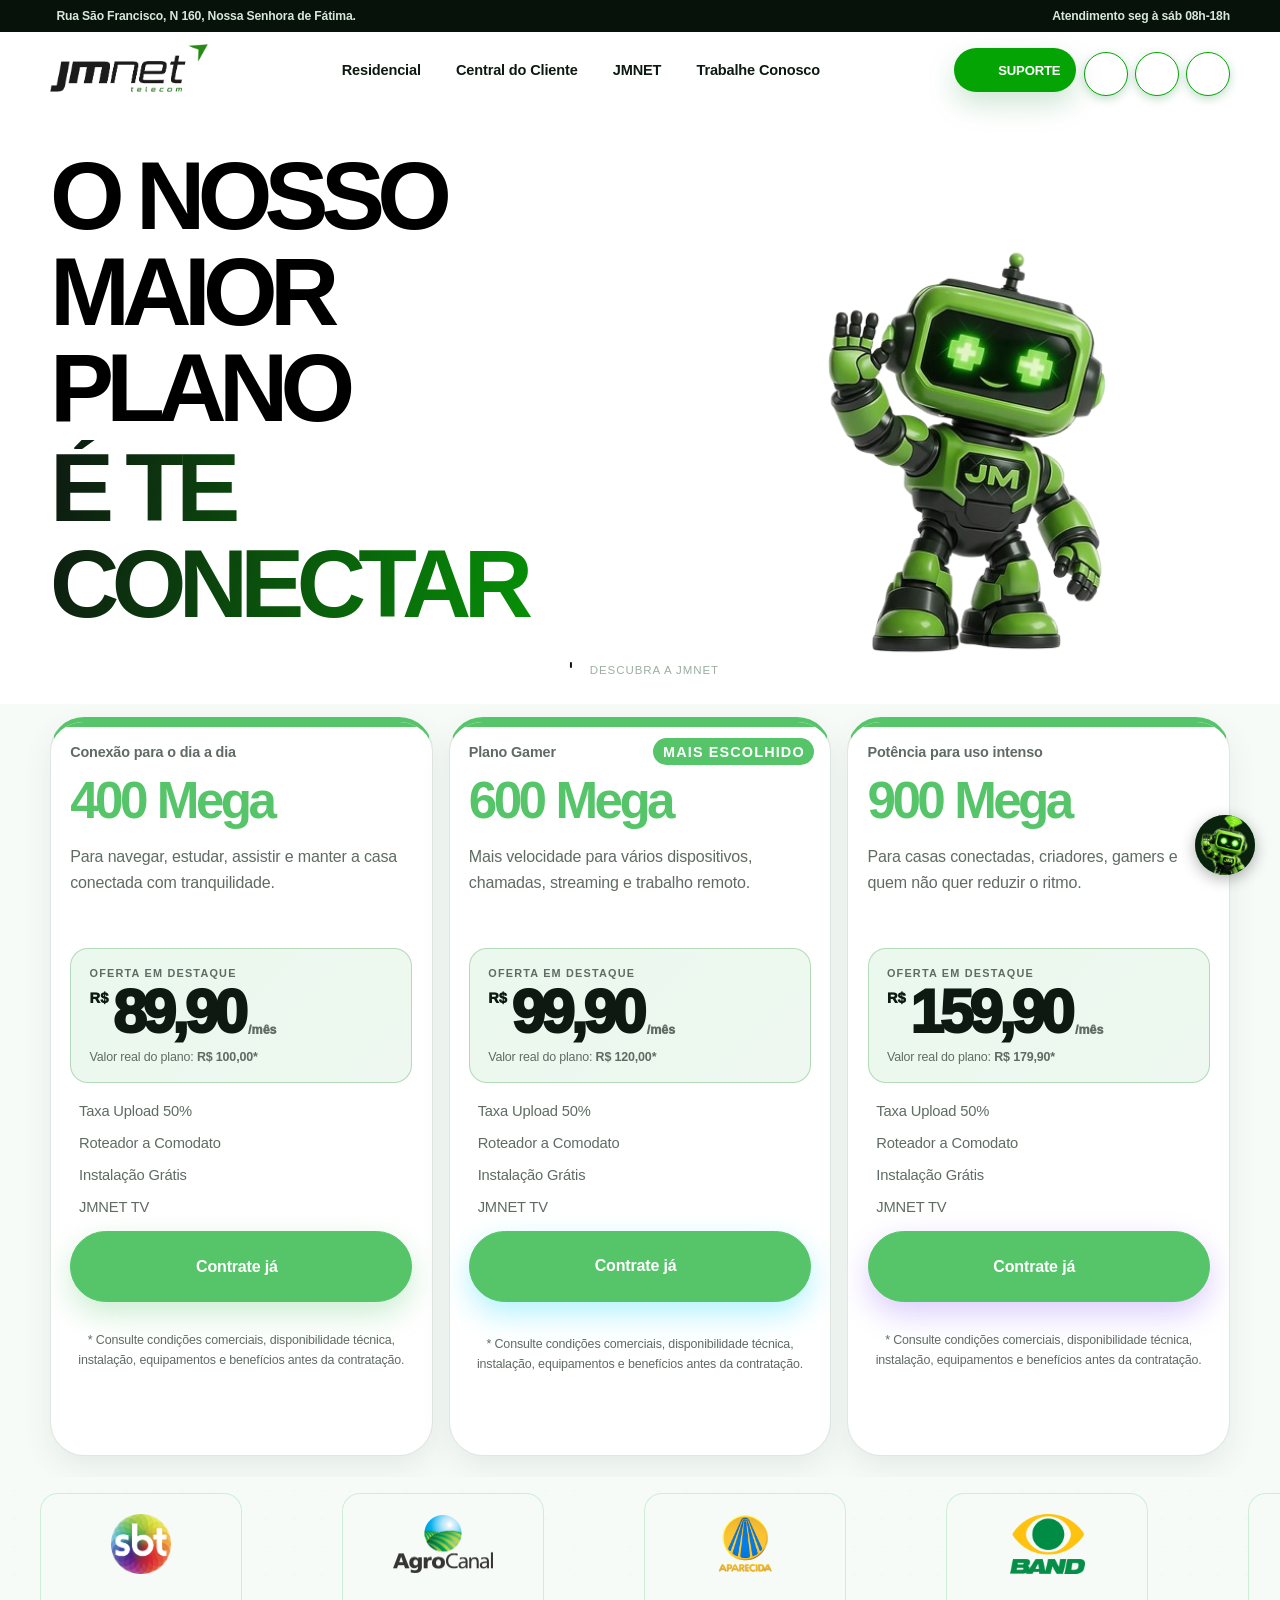
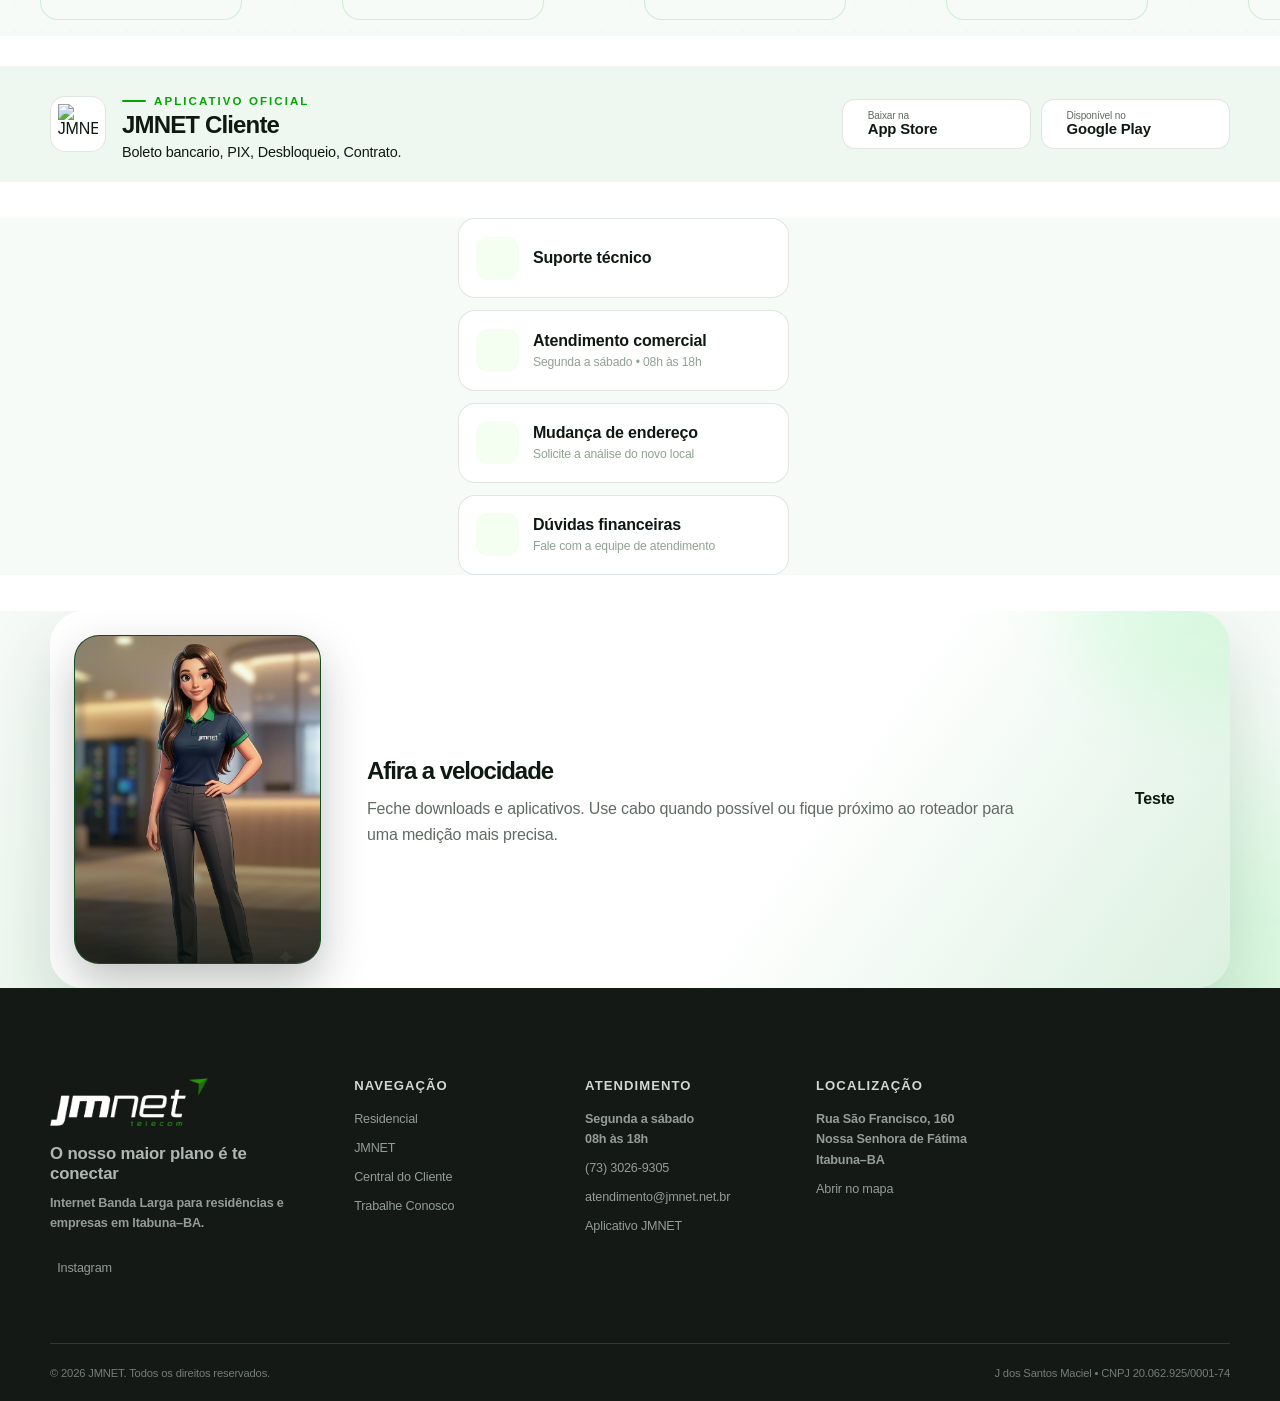
==== commit c81b123e: "Add files via upload" ====
--- a/index.html
+++ b/index.html
@@ -2,14 +2,14 @@
 <html lang="pt-BR" data-theme="light" data-theme-preference="system">
 <head>
   <meta charset="utf-8">
-  <meta name="description" content="Website desenvolvido por Juliane Conceição https://github.com/7ul14n3">
+  <meta name="description" content="Website desenvolvido por Juliane Conceição https://github.com/julianeconceicao">
   <meta name="description" content="Website desenvolvido por Nicole Santana https://github.com/Nicolesantana07">
   <meta name="author" content="Juliane Conceicao e Nicole Santana">
   <meta name="viewport" content="width=device-width, initial-scale=1">
   <meta name="description" content="Internet por fibra óptica para residências e empresas em Itabuna, com atendimento regional e consulta por endereço.">
   <meta name="theme-color" content="#07130a">
   <title>JMNET</title>
-  <link rel="icon" type="image/png" href="/media/logo/seta.png>
+  <link rel="icon" type="image/png" href=" media/logo/seta.png">
   <link rel="preconnect" href="https://unpkg.com">
   <link rel="preconnect" href="https://server.arcgisonline.com">
   <link rel="stylesheet" href="https://unpkg.com/leaflet@1.9.4/dist/leaflet.css" crossorigin="">
@@ -52,7 +52,7 @@
       </a>
 
       <nav class="desktop-navigation" aria-label="Navegação principal">
-       <!--<a href="corporativo.html">Corporativo</a> --> 
+       <!--- <a href="corporativo.html">Corporativo</a>-->
         <a href="index.html">Residencial</a>
         <a href="https://central.jmnet.net.br/">Central do Cliente</a>
         <a href="jmnet.html">JMNET</a>
@@ -77,7 +77,7 @@
     </div>
 
  <nav class="mobile-navigation" id="mobile-menu" aria-label="Navegação móvel" hidden>
-    <!--<a href="corporativo.html">Corporativo</a> --> 
+   <!--- <a href="corporativo.html">Corporativo</a> -->
     <a href="index.html">Residencial</a>
     <a href="https://central.jmnet.net.br/">Central do Cliente</a>
     <a href="jmnet.html">JMNET</a>
@@ -128,34 +128,56 @@
             <!-- <span><i data-lucide="check"></i>Fibra Otica</span>-->
             <!-- <span><i data-lucide="check"></i>Franquia Ilimitada</span>-->
           </div>
-        </div>      
-
-        <div class="hero-visual hero-visual--video reveal is-visible">
-          <div class="hero-video-frame">
-            <video
-              class="hero-robot-video"
-              autoplay
-              muted
-              loop
-              playsinline
-              preload="metadata"
-              poster="media/personagem/robo-jmnet-poster.jpg"
-              aria-label="Robô da JMNET acenando e exibindo sinal de Wi-Fi"
-            >
-               <source src="media/personagem/robojmnetpng.webm" type="video/webm">
-              Seu navegador não oferece suporte à reprodução deste vídeo.
-            </video>
-            <div class="robo-sombra"></div>
-          </div>
-        </div>
-      </div>
+        </div>
+
+        
+<div class="hero-visual hero-visual--video reveal is-visible">
+  <div class="hero-video-frame">
+
+    <!-- VÍDEO DO ROBÔ - TEMA BRANCO -->
+    <video
+      class="hero-robot-video hero-robot-light"
+      autoplay
+      muted
+      loop 
+      playsinline
+      preload="metadata"
+      poster="media/personagem/imgrobopreto.png"
+      aria-label="Robô da JMNET para o tema branco"
+    >
+      <source src="media/personagem/robobranco.mp4" type="video/mp4">
+      Seu navegador não oferece suporte à reprodução deste vídeo.
+    </video>
+
+    <!-- VÍDEO DO ROBÔ - TEMA PRETO -->
+    <video
+      class="hero-robot-video hero-robot-dark"
+      autoplay
+      muted
+      loop
+      playsinline
+      preload="metadata"
+      poster="media/personagem/imgrobopreto.png"
+      aria-label="Robô da JMNET para o tema preto"
+    >
+      <source src="media/personagem/robopreto.mp4" type="video/mp4">
+      Seu navegador não oferece suporte à reprodução deste vídeo.
+    </video>
+
+    <div class="robo-sombra"></div>
+
+    
+  </div>
+</div>
+
       <a class="scroll-cue" href="#aplicativo" aria-label="Continuar para a próxima seção"><span></span>Descubra a JMNET</a>
     </section>
 
     <section class="section plans-section" id="residencial">
       <div class="shell">
         <div class="section-heading section-heading--center reveal">
-      
+
+          
          
         </div>
 
@@ -204,7 +226,7 @@
 
             </ul>
             <div class="plan-card-actions">
-               <a class="button button-primary" style="background-color: #00d4ff !important; background-image: none !important; border-color: #00d4ff !important;" href="https://wa.me/557330269305?text=Ol%C3%A1%21%20Quero%20saber%20mais%20sobre%20o%20plano%20de%20600%20Mega.">Contrate já <i data-lucide="arrow-right"></i></a>
+               <a class="button button-primary" style="background-color: #56c56a !important; background-image: none !important; border-color: #56c56a !important;" href="https://wa.me/557330269305?text=Ol%C3%A1%21%20Quero%20saber%20mais%20sobre%20o%20plano%20de%20600%20Mega.">Contrate já <i data-lucide="arrow-right"></i></a>
             </div>
             <br>
             <p class="commercial-note">* Consulte condições comerciais, disponibilidade técnica, instalação, equipamentos e benefícios antes da contratação.</p>
@@ -213,7 +235,7 @@
           
           <article class="plan-card plan-card--violet reveal">
             <div class="plan-topline"><span>Potência para uso intenso</span><i data-lucide="wifi"></i></div>
-            <div class="plan-speed"><strong>1</strong><span>Giga</span></div>
+            <div class="plan-speed"><strong>900</strong><span>Mega</span></div>
             <p>Para casas conectadas, criadores, gamers e quem não quer reduzir o ritmo.</p>
             <div class="plan-price">
               <span>Oferta em destaque</span>
@@ -227,7 +249,7 @@
               <li><i data-lucide="check"></i>JMNET TV</li
             </ul>
             <div class="plan-card-actions">
-               <a class="button button-primary" style="background-color: #56c56a !important; background-image: none !important; border-color: #56c56a !important;" href="https://wa.me/557330269305?text=Ol%C3%A1%21%20Quero%20saber%20mais%20sobre%20o%20plano%20de%20400%20Mega.">Contrate já <i data-lucide="arrow-right"></i></a>
+               <a class="button button-primary" style="background-color: #56c56a !important; background-image: none !important; border-color: #56c56a !important;" href="https://wa.me/557330269305?text=Ol%C3%A1%21%20Quero%20saber%20mais%20sobre%20o%20plano%20de%20900%20Mega.">Contrate já <i data-lucide="arrow-right"></i></a>
             </div>
         <br>
         
@@ -414,79 +436,6 @@
         </div>
       </div>
     </section>
-
-     <!--
-
-    <section class="section about-section" id="jmnet">
-      <div class="shell about-layout">
-        <div class="about-visual reveal">
-  <div class="about-logo-panel">
-    <img
-    src="media/jmnet.png"
-    alt="Fachada da JMNET"
-    class="about-company-image">
-  </div>
-
-  <div class="about-stat about-stat--year">
-    <strong>2014</strong>
-    <span>Desde</span>
-  </div>
-
-  <div class="about-stat about-stat--support">
-    <i data-lucide="headphones"></i>
-    <strong>08h-18h</strong>
-  </div>
-</div>
-  
-         
-        <div class="reveal about-content">
-          <br>
-          <br>
-          <p>A JMNET atua em Itabuna com conectividade para residências e empresas. Desde 2014, aproxima pessoas, trabalho, estudo e entretenimento por meio de uma experiência simples e humana.</p>
-          <blockquote>“O nosso maior plano é te conectar”</blockquote>
-
-          <div class="company-principles" aria-label="Missão, visão e valores da JMNET">
-            <article class="principle-card">
-              <div class="principle-icon"><i data-lucide="target"></i></div>
-              <div>
-                <span class="principle-label">Missão</span>
-                <p>Conectar pessoas e empresas com qualidade e confiança, criando conexões que aproximam, geram oportunidades e impulsionam negócios.</p>
-              </div>
-            </article>
-                
-            <br>
-            <br>
-         
-            <article class="principle-card">
-              <div class="principle-icon"><i data-lucide="telescope"></i></div>
-              <div>
-                <span class="principle-label">Visão</span>
-                <p>Crescer e evoluir de forma sólida e sustentável, mantendo a excelência dos nossos serviços e a proximidade com nossos clientes.</p>
-              </div>
-            </article>
-
-            <article class="principle-card principle-card--values">
-              <div class="principle-icon"><i data-lucide="heart-handshake"></i></div>
-              <div>
-                <span class="principle-label">Valores</span>
-                <h3>O que guia a JMNET</h3>
-                <div class="values-list" aria-label="Valores da JMNET">
-                  <span>Cliente em primeiro lugar</span>
-                  <span>Ética e transparência</span>
-                  <span>Qualidade</span>
-                  <span>Inovação</span>
-                  <span>Respeito às pessoas</span>
-                  <span>Compromisso com a comunidade</span>
-                </div>
-              </div>
-            </article>
-          </div>
-        </div>
-
-      
-      </div>
-    </section>
-    -->
   </main>
 
    
@@ -494,7 +443,7 @@
     
 
   <!--- FOOTER  BARRA INFERIOR-->  
-    <footer class="footer">
+        <footer class="footer">
     <div class="shell footer-grid">
        <div class="footer-brand">
                   <img
@@ -566,10 +515,10 @@
         el.style.cssText += "background: #56c56a !important; background-color: #56c56a !important; border-color: #56c56a !important; background-image: none !important;";
       });
       document.querySelectorAll('.plan-card--cyan .button-primary, .plan-card--cyan a.button').forEach(el => {
-        el.style.cssText += "background: #00d4ff !important; background-color: #00d4ff !important; border-color: #00d4ff !important; background-image: none !important;";
+        el.style.cssText += "background: #56c56a !important; background-color: #56c56a !important; border-color: #56c56a !important; background-image: none !important;";
       });
       document.querySelectorAll('.plan-card--violet .button-primary, .plan-card--violet a.button').forEach(el => {
-        el.style.cssText += "background: #8b5cf6 !important; background-color: #8b5cf6 !important; border-color: #8b5cf6 !important; background-image: none !important;";
+        el.style.cssText += "background: #56c56a !important; background-color: #56c56a !important; border-color: #56c56a !important; background-image: none !important;";
       });
     }
 
--- a/css/styles.css
+++ b/css/styles.css
@@ -1,2498 +1,2100 @@
 :root {
-  --background: #f7fbf8;
-  --surface: #ffffff;
-  --surface-soft: #eef8f0;
-  --surface-glass: rgba(255, 255, 255, 0.8);
-  --foreground: #0e1911;
-  --muted: #5f6b63;
-  --line: rgba(17, 61, 29, 0.13);
-  --green: #b0b6b1;
-  --green-strong: #c1cec4;
-  --green-bright: #bbbdbb;
-  --green-soft: #cfcfcf;
-  --deep: #07130a;
-  --deep-soft: #0f2a17;
-  --cyan: #00d4ff;
-  --violet: #8b5cf6;
-  --danger: #d92d20;
-  --warning: #ffb648;
-  --shadow-sm: 0 12px 30px rgba(17, 68, 31, 0.08);
-  --shadow-md: 0 28px 70px rgba(9, 44, 19, 0.15);
-  --shadow-green: 0 22px 54px rgba(44, 70, 50, 0.26);
-  --radius-sm: 14px;
-  --radius-md: 22px;
-  --radius-lg: 34px;
-  --shell: 1180px;
-}
-
-html[data-theme="light"]{
-  --background: #f7fbf8;
-  --surface: #ffffff;
-  --surface-soft: #eef8f0;
-  --surface-glass: rgba(255,255,255,.82);
-  --foreground: #0e1911;
-  --muted: #5f6b63;
-  --line: rgba(17,61,29,.13);
-  --green: #2fa94c;
-  --green-strong: #22863a;
-  --green-soft: #b9e7c1;
-  --green-bright: #05a405;
-  --deep: #07130a;
-}
-
+--background: #f7fbf8;
+--surface: #ffffff;
+--surface-soft: #eef8f0;
+--surface-glass: rgba(255, 255, 255, 0.8);
+--foreground: #0e1911;
+--muted: #5f6b63;
+--line: rgba(17, 61, 29, 0.13);
+--green: #2fa94c;
+--green-strong: #22863a;
+--green-bright: #05a405;
+--green-soft: #b9e7c1;
+--deep: #07130a;
+--deep-soft: #0f2a17;
+--cyan: #56c56a;
+--violet: #56c56a;
+--danger: #d92d20;
+--warning: #ffb648;
+--shadow-sm: 0 12px 30px rgba(17, 68, 31, 0.08);
+--shadow-md: 0 28px 70px rgba(9, 44, 19, 0.15);
+--shadow-green: 0 22px 54px rgba(44, 70, 50, 0.26);
+--radius-sm: 14px;
+--radius-md: 22px;
+--radius-lg: 34px;
+--shell: 1180px;
+}
+html[data-theme="light"] {
+--background: #f7fbf8;
+--surface: #ffffff;
+--surface-soft: #eef8f0;
+--surface-glass: rgba(255,255,255,.82);
+--foreground: #0e1911;
+--muted: #5f6b63;
+--line: rgba(17,61,29,.13);
+--green: #2fa94c;
+--green-strong: #22863a;
+--green-soft: #b9e7c1;
+--green-bright: #05a405;
+--deep: #07130a;
+}
 html[data-theme="dark"] {
-  --background: #08110b;
-  --surface: #102016;
-  --surface-soft: #15281b;
-  --surface-glass: rgba(10,18,12,.82);
-  --foreground: #f5f7f6;
-  --muted: #b3beb5;
-  --line: rgba(255,255,255,.08);
-  --green: #ffffff;
-  --green-strong: #ffffff;
-  --green-bright: #05a405; /* Corrigido de ##05a405 para #05a405 */
-  --green-soft: #baf6c7;
-  --deep: #050805;
-  --deep-soft: #0b140d;
-  --shadow-sm: 0 14px 34px rgba(0,0,0,.35);
-  --shadow-md: 0 28px 70px rgba(0,0,0,.5);
-}
-
+--background: #000000;
+--surface: #102016;
+--surface-soft: #15281b;
+--surface-glass: rgba(10,18,12,.82);
+--foreground: #f5f7f6;
+--muted: #b3beb5;
+--line: rgba(255,255,255,.08);
+--green: #ffffff;
+--green-strong: #ffffff;
+--green-bright: #05a405;
+--green-soft: #baf6c7;
+--deep: #050805;
+--deep-soft: #0b140d;
+--shadow-sm: 0 14px 34px rgba(0,0,0,.35);
+--shadow-md: 0 28px 70px rgba(0,0,0,.5);
+}
 html[data-theme="light"][data-contrast="high"] {
-  --background: #ffffff;
-  --surface: #ffffff;
-  --surface-soft: #f0f0f0;
-  --surface-glass: rgba(255, 255, 255, 0.98);
-
-  --foreground: #000000;
-  --muted: #222222;
-  --line: #000000;
-
-  --green: #006b00;
-  --green-strong: #005000;
-  --green-soft: #008000;
-  --green-bright: #008000;
-
-  --deep: #000000;
-  --deep-soft: #111111;
-}
-
+--background: #ffffff;
+--surface: #ffffff;
+--surface-soft: #f0f0f0;
+--surface-glass: rgba(255, 255, 255, 0.98);
+--foreground: #000000;
+--muted: #222222;
+--line: #000000;
+--green: #006b00;
+--green-strong: #005000;
+--green-soft: #008000;
+--green-bright: #008000;
+--deep: #000000;
+--deep-soft: #111111;
+}
 html[data-theme="dark"][data-contrast="high"] {
-  --background: #000000;
-  --surface: #000000;
-  --surface-soft: #111111;
-  --surface-glass: rgba(0, 0, 0, 0.98);
-
-  --foreground: #ffffff;
-  --muted: #ffffff;
-  --line: #ffffff;
-
-  --green: #00ff00;
-  --green-strong: #00ff00;
-  --green-soft: #7cff8c;
-  --green-bright: #00ff00;
-
-  --deep: #000000;
-  --deep-soft: #111111;
-}
-
+--background: #000000;
+--surface: #000000;
+--surface-soft: #111111;
+--surface-glass: rgba(0, 0, 0, 0.98);
+--foreground: #ffffff;
+--muted: #ffffff;
+--line: #ffffff;
+--green: #00ff00;
+--green-strong: #00ff00;
+--green-soft: #7cff8c;
+--green-bright: #00ff00;
+--deep: #000000;
+--deep-soft: #111111;
+}
 [data-text-scale="large"] {
-  font-size: 112.5%;
-}
-
-* {
-  box-sizing: border-box;
-}
-
+font-size: 112.5%;
+}
+{
+box-sizing: border-box;
+}
 html {
-  scroll-behavior: smooth;
-  scrollbar-color: var(--green) var(--background);
-}
-
+scroll-behavior: smooth;
+scrollbar-color: var(--green) var(--background);
+}
 body {
-  min-width: 320px;
-  margin: 0;
-  overflow-x: hidden;
-  background: var(--background);
-  color: var(--foreground);
-  font-family: Inter, ui-sans-serif, system-ui, -apple-system, BlinkMacSystemFont, "Segoe UI", sans-serif;
-  text-rendering: optimizeLegibility;
-}
-
+min-width: 320px;
+margin: 0;
+overflow-x: hidden;
+background: var(--background);
+color: var(--foreground);
+font-family: Inter, ui-sans-serif, system-ui, -apple-system, BlinkMacSystemFont, "Segoe UI", sans-serif;
+text-rendering: optimizeLegibility;
+}
 button,
 input,
 select,
 textarea {
-  font: inherit;
-}
-
+font: inherit;
+}
 button,
 a {
-  -webkit-tap-highlight-color: transparent;
-}
-
+-webkit-tap-highlight-color: transparent;
+}
 a {
-  color: inherit;
-  text-decoration: none;
-}
-
+color: inherit;
+text-decoration: none;
+}
 button {
-  color: inherit;
-}
-
+color: inherit;
+}
 img,
 svg {
-  display: block;
-}
-
+display: block;
+}
 h1,
 h2,
 h3,
 p {
-  margin: 0;
-}
-
+margin: 0;
+}
 h1,
 h2,
 h3 {
-  text-wrap: balance;
-}
-
+text-wrap: balance;
+}
 p {
-  text-wrap: pretty;
-}
-
+text-wrap: pretty;
+}
 :focus-visible {
-  outline: 3px solid var(--cyan);
-  outline-offset: 4px;
-}
-
+outline: 3px solid var(--cyan);
+outline-offset: 4px;
+}
 .skip-link {
-  position: fixed;
-  z-index: 9999;
-  top: 10px;
-  left: 10px;
-  padding: 0.75rem 1rem;
-  border-radius: 10px;
-  background: #fff;
-  color: #07130a;
-  font-weight: 800;
-  transform: translateY(-150%);
-  transition: transform 160ms ease;
-}
-
+position: fixed;
+z-index: 9999;
+top: 10px;
+left: 10px;
+padding: 0.75rem 1rem;
+border-radius: 10px;
+background: #fff;
+color: #07130a;
+font-weight: 800;
+transform: translateY(-150%);
+transition: transform 160ms ease;
+}
 .skip-link:focus {
-  transform: translateY(0);
-}
-
+transform: translateY(0);
+}
 .shell {
-  width: min(calc(100% - 2.5rem), var(--shell));
-  margin-inline: auto;
-}
-
+width: min(calc(100% - 2.5rem), var(--shell));
+margin-inline: auto;
+}
 .section {
-  position: relative;
-  /*padding-block: clamp(5rem, 9vw, 8.5rem);*/
-}
- 
+position: relative;
+}
 .section-heading {
-  max-width: 760px;
-  margin-bottom: clamp(2.3rem, 5vw, 4rem);
-}
-
+max-width: 760px;
+margin-bottom: clamp(2.3rem, 5vw, 4rem);
+}
 .section-heading--center {
-  margin-inline: auto;
-  text-align: center;
-}
-
+margin-inline: auto;
+text-align: center;
+}
 .section-heading h2,
 .services-copy h2,
 .business-layout h2,
 .about-layout h2 {
-  margin-top: 0.65rem;
-  font-size: clamp(2.35rem, 5vw, 4.7rem); /* Substituído Gotham() por clamp() */
-  font-weight: 850;
-  letter-spacing: -0.055em;
-  line-height: 0.98;
-}
-
+margin-top: 0.65rem;
+font-size: clamp(2.35rem, 5vw, 4.7rem);
+font-weight: 850;
+letter-spacing: -0.055em;
+line-height: 0.98;
+}
 .section-heading p,
 .services-copy > p,
 .business-layout > div > p,
 .about-layout > div > p {
-  max-width: 650px;
-  margin-top: 1.15rem;
-  color: var(--muted);
-  font-size: clamp(1rem, 1.8vw, 1.16rem); /* Substituído Gotham() por clamp() */
-  line-height: 1.75;
-}
-
+max-width: 650px;
+margin-top: 1.15rem;
+color: var(--muted);
+font-size: clamp(1rem, 1.8vw, 1.16rem);
+line-height: 1.75;
+}
 .section-kicker {
-  display: inline-flex;
-  align-items: center;
-  gap: 0.5rem;
-  color: var(--green);
-  font-size: 0.72rem;
-  font-weight: 900;
-  letter-spacing: 0.18em;
-  text-transform: uppercase;
-}
-
+display: inline-flex;
+align-items: center;
+gap: 0.5rem;
+color: var(--green);
+font-size: 0.72rem;
+font-weight: 900;
+letter-spacing: 0.18em;
+text-transform: uppercase;
+}
 .section-kicker::before {
-  width: 24px;
-  height: 2px;
-  border-radius: 99px;
-  background: currentColor;
-  content: "";
-}
-
-/* ... demais classes do seu código mantidas com correções pontuais ... */
-
+width: 24px;
+height: 2px;
+border-radius: 99px;
+background: currentColor;
+content: "";
+}
 .section-kicker--light {
-  color: var(--green-soft);
-}
-
+color: var(--green-soft);
+}
 .button {
-  min-height: 46px;
-  display: inline-flex;
-  align-items: center;
-  justify-content: center;
-  gap: 0.55rem;
-  padding: 0.72rem 1.05rem;
-  border: 1px solid transparent;
-  border-radius: 999px;
-  cursor: pointer;
-  font-weight: 820;
-  line-height: 1.1;
-  transition: transform 180ms ease, box-shadow 180ms ease, background 180ms ease;
-}
-
+min-height: 46px;
+display: inline-flex;
+align-items: center;
+justify-content: center;
+gap: 0.55rem;
+padding: 0.72rem 1.05rem;
+border: 1px solid transparent;
+border-radius: 999px;
+cursor: pointer;
+font-weight: 820;
+line-height: 1.1;
+transition: transform 180ms ease, box-shadow 180ms ease, background 180ms ease;
+}
 .button svg {
-  width: 18px;
-  height: 18px;
-}
-
+width: 18px;
+height: 18px;
+}
 .button:hover {
-  transform: translateY(-2px);
-}
-
+transform: translateY(-2px);
+}
 .button-lg {
-  min-height: 54px;
-  padding-inline: 1.35rem;
-}
-
+min-height: 54px;
+padding-inline: 1.35rem;
+}
 .button-primary {
-  background: linear-gradient(135deg, #2fa94c, var(--green));
-  color: #fff;
-  box-shadow: var(--shadow-green);
-}
-
+background: linear-gradient(135deg, #2fa94c, var(--green));
+color: #fff;
+box-shadow: var(--shadow-green);
+}
 .button-primary:hover {
-  background: linear-gradient(135deg, #37bd57, var(--green-strong));
-}
-
+background: linear-gradient(135deg, #37bd57, var(--green-strong));
+}
 .button-secondary {
-  border-color: rgba(255, 255, 255, 0.22);
-  background: rgba(255, 255, 255, 0.08);
-  color: #fff;
-  backdrop-filter: blur(14px);
-}
-
+border-color: rgba(255, 255, 255, 0.22);
+background: rgba(255, 255, 255, 0.08);
+color: #fff;
+backdrop-filter: blur(14px);
+}
 html[data-theme="dark"] .button-dark{
-    background:#fff;
-    color:#08110b;
-}
-
+background:#fff;
+color:#08110b;
+}
 html[data-theme="dark"] .button-light{
-    background:#102016;
-    color:#fff;
-    border:1px solid var(--line);
-}
-
+background:#102016;
+color:#fff;
+border:1px solid var(--line);
+}
 .button-ghost {
-  border-color: var(--line);
-  background: transparent;
-  color: var(--foreground);
-}
-
-
+border-color: var(--line);
+background: transparent;
+color: var(--foreground);
+}
 html[data-theme="dark"] .site-header{
-    background:rgba(8,17,11,.82);
-    border-bottom:1px solid var(--line);
-}
-
+background:rgba(8,17,11,.82);
+border-bottom:1px solid var(--line);
+}
 html[data-theme="dark"] .brand-wordmark{
-    color:#fff;
-}
-
+color:#fff;
+}
 .announcement {
-  background: var(--deep);
-  color: #d7e8da;
-  font-size: 0.76rem;
-  font-weight: 700;
-}
-
+background: var(--deep);
+color: #d7e8da;
+font-size: 0.76rem;
+font-weight: 700;
+}
 .announcement-inner {
-  min-height: 32px;
-  display: flex;
-  align-items: center;
-  justify-content: space-between;
-  gap: 1rem;
-}
-
+min-height: 32px;
+display: flex;
+align-items: center;
+justify-content: space-between;
+gap: 1rem;
+}
 .announcement-inner span {
-  display: inline-flex;
-  align-items: center;
-  gap: 0.4rem;
-}
-
+display: inline-flex;
+align-items: center;
+gap: 0.4rem;
+}
 .announcement-inner svg {
-  width: 14px;
-  height: 14px;
-  color: var(--green-soft);
-}
-
+width: 14px;
+height: 14px;
+color: var(--green-soft);
+}
 .navigation-bar {
-  min-height: 76px;
-  display: flex;
-  align-items: center;
-  justify-content: space-between;
-  gap: 1rem;
-}
-
+min-height: 76px;
+display: flex;
+align-items: center;
+justify-content: space-between;
+gap: 1rem;
+}
 .brand-wordmark {
-  display: inline-flex;
-  align-items: baseline;
-  color: var(--deep);
-  font-size: 2rem;
-  font-weight: 950;
-  letter-spacing: -0.08em;
-  line-height: 1;
-}
-
+display: inline-flex;
+align-items: baseline;
+color: var(--foreground);
+font-size: 2rem;
+font-weight: 950;
+letter-spacing: -0.08em;
+line-height: 1;
+}
 .brand-wordmark b {
-  color: var(--green);
-  font: inherit;
-}
-
+color: var(--green);
+font: inherit;
+}
 .brand-wordmark--light {
-  color: #fff;
-}
-
+color: #fff;
+}
 .brand-wordmark--light b {
-  color: #000;
-}
-
+color: #000;
+}
 .brand-wordmark--large {
-  font-size: Gotham(3.2rem, 8vw, 5.5rem);
-}
-
+font-size: Gotham(3.2rem, 8vw, 5.5rem);
+}
 .desktop-navigation {
-  display: flex;
-  align-items: center;
-  gap: clamp(1.1rem, 3vw, 2.2rem);
-  font-size: 0.91rem;
-  font-weight: 750;
-}
-
+display: flex;
+align-items: center;
+gap: clamp(1.1rem, 3vw, 2.2rem);
+font-size: 0.91rem;
+font-weight: 750;
+}
 .desktop-navigation a {
-  position: relative;
-  padding-block: 0.7rem;
-  color: var(--foreground);
-  transition: color .2s ease;
-}
-
+position: relative;
+padding-block: 0.7rem;
+color: var(--foreground);
+transition: color .2s ease;
+}
 .desktop-navigation a::after {
-  position: absolute;
-  right: 0;
-  bottom: 0.2rem;
-  left: 0;
-  height: 2px;
-  border-radius: 9px;
-  background: var(--green);
-  content: "";
-  transform: scaleX(0);
-  transition: transform .2s ease;
-}
-
+position: absolute;
+right: 0;
+bottom: 0.2rem;
+left: 0;
+height: 2px;
+border-radius: 9px;
+background: var(--green);
+content: "";
+transform: scaleX(0);
+transition: transform .2s ease;
+}
 .desktop-navigation a:hover {
-  color: var(--green);
-}
-
+color: var(--green);
+}
 .desktop-navigation a:hover::after {
-  transform: scaleX(1);
-}
-
+transform: scaleX(1);
+}
 html[data-theme="light"] .desktop-navigation a {
-  color: #0e1911;
-}
-
+color: #0e1911;
+}
 html[data-theme="dark"] .desktop-navigation a {
-  color: #ffffff;
-}
-
+color: #ffffff;
+}
 html[data-theme="dark"] .desktop-navigation a:hover {
-  color: var(--green);
-}
-
-.brand-wordmark {
-  color: var(--deep);
-}
-
-.brand-wordmark {
-  color: var(--foreground);
-}
-
+color: var(--green);
+}
 .navigation-actions {
-  display: flex;
-  align-items: center;
-  gap: 0.45rem;
-}
-
+display: flex;
+align-items: center;
+gap: 0.45rem;
+}
 .header-whatsapp {
-  min-height: 44px;
-  display: inline-flex;
-  align-items: center;
-  gap: 0.0rem;
-  padding-inline: 1rem;
-  border-radius: 999px;
-  background: #05a405;
-  color: #ffffff;
-  font-size: 0.82rem;
-  font-weight: 800;
-  box-shadow: 0 12px 28px rgba(38, 143, 63, 0.22);
-}
-
+min-height: 44px;
+display: inline-flex;
+align-items: center;
+gap: 0.0rem;
+padding-inline: 1rem;
+border-radius: 999px;
+background: #05a405;
+color: #ffffff;
+font-size: 0.82rem;
+font-weight: 800;
+box-shadow: 0 12px 28px rgba(38, 143, 63, 0.22);
+}
 .header-whatsapp svg,
 .round-button svg {
-  width: 18px;
-  height: 18px;
-}
-
+width: 18px;
+height: 18px;
+}
 .round-button {
-  width: 44px;
-  height: 44px;
-  display: grid;
-  place-items: center;
-  padding: 0;
-  border: 1px solid #08b108;
-  border-radius: 50%;
-  background: #ffffff;
-  cursor: pointer;
-  transition: border-color 180ms ease, color 180ms ease, transform 180ms ease;
-}
-
+width: 44px;
+height: 44px;
+display: grid;
+place-items: center;
+padding: 0;
+border: 1px solid #08b108;
+border-radius: 50%;
+background: #ffffff;
+cursor: pointer;
+transition: border-color 180ms ease, color 180ms ease, transform 180ms ease;
+}
 .round-button:hover {
-  border-color: var(--green);
-  color: var(--green);
-  transform: translateY(-2px);
-}
-
+border-color: var(--green);
+color: var(--green);
+transform: translateY(-2px);
+}
 .menu-toggle {
-  display: none;
-}
-
+display: none;
+}
 .mobile-navigation {
-  width: min(calc(100% - 2rem), 520px);
-  margin: 0.6rem auto 1rem;
-  overflow: hidden;
-  border: 1px solid var(--line);
-  border-radius: 18px;
-  background: var(--surface);
-  box-shadow: var(--shadow-md);
-}
-
+width: min(calc(100% - 2rem), 520px);
+margin: 0.6rem auto 1rem;
+overflow: hidden;
+border: 1px solid var(--line);
+border-radius: 18px;
+background: var(--surface);
+box-shadow: var(--shadow-md);
+}
 .mobile-navigation[hidden] {
-  display: none;
-}
-
+display: none;
+}
 .mobile-navigation a {
-  display: block;
-  padding: 0.9rem 1rem;
-  border-bottom: 1px solid var(--line);
-  font-weight: 750;
-}
-
+display: block;
+padding: 0.9rem 1rem;
+border-bottom: 1px solid var(--line);
+font-weight: 750;
+}
 .mobile-navigation a:last-child {
-  border-bottom: 0;
-  background: var(--green);
-  color: #fff;
-}
-
+border-bottom: 0;
+background: var(--green);
+color: #fff;
+}
 .accessibility-panel {
-  position: fixed;
-  z-index: 1400;
-  top: 118px;
-  right: max(1rem, calc((100vw - var(--shell)) / 2));
-  width: min(330px, calc(100vw - 2rem));
-  padding: 1rem;
-  border: 1px solid var(--line);
-  border-radius: var(--radius-md);
-  background: var(--surface);
-  box-shadow: var(--shadow-md);
-  color: var(--foreground);
-}
-
+position: fixed;
+z-index: 1400;
+top: 118px;
+right: max(1rem, calc((100vw - var(--shell)) / 2));
+width: min(330px, calc(100vw - 2rem));
+padding: 1rem;
+border: 1px solid var(--line);
+border-radius: var(--radius-md);
+background: var(--surface);
+box-shadow: var(--shadow-md);
+color: var(--foreground);
+}
 .accessibility-panel[hidden] {
-  display: none !important;
-}
-
+display: none !important;
+}
 .panel-heading {
-  display: flex;
-  align-items: flex-start;
-  justify-content: space-between;
-  gap: 1rem;
-  margin-bottom: 0.8rem;
-}
-
+display: flex;
+align-items: flex-start;
+justify-content: space-between;
+gap: 1rem;
+margin-bottom: 0.8rem;
+}
 .panel-heading > div {
-  display: grid;
-  gap: 0.2rem;
-}
-
+display: grid;
+gap: 0.2rem;
+}
 .panel-heading span,
 .accessibility-panel p {
-  color: var(--muted);
-  font-size: 0.75rem;
-}
-
+color: var(--muted);
+font-size: 0.75rem;
+}
 .panel-heading strong {
-  color: var(--foreground);
-}
-
+color: var(--foreground);
+}
 .panel-heading button {
-  width: 34px;
-  height: 34px;
-  display: grid;
-  place-items: center;
-  border: 1px solid var(--line);
-  border-radius: 50%;
-  background: var(--surface-soft);
-  color: var(--foreground);
-  cursor: pointer;
-}
-
+width: 34px;
+height: 34px;
+display: grid;
+place-items: center;
+border: 1px solid var(--line);
+border-radius: 50%;
+background: var(--surface-soft);
+color: var(--foreground);
+cursor: pointer;
+}
 .accessibility-panel > button {
-  width: 100%;
-  display: flex;
-  align-items: center;
-  gap: 0.7rem;
-  margin-top: 0.5rem;
-  padding: 0.75rem;
-  border: 1px solid var(--line);
-  border-radius: 12px;
-  background: var(--surface-soft);
-  color: var(--foreground);
-  cursor: pointer;
-  font-weight: 750;
-  transition: border-color 180ms ease, background-color 180ms ease;
-}
-
+width: 100%;
+display: flex;
+align-items: center;
+gap: 0.7rem;
+margin-top: 0.5rem;
+padding: 0.75rem;
+border: 1px solid var(--line);
+border-radius: 12px;
+background: var(--surface-soft);
+color: var(--foreground);
+cursor: pointer;
+font-weight: 750;
+transition: border-color 180ms ease, background-color 180ms ease;
+}
 .accessibility-panel > button:hover {
-  border-color: var(--green);
-  background: var(--surface);
-}
-
+border-color: var(--green);
+background: var(--surface);
+}
 .accessibility-panel > button span {
-  min-width: 30px;
-  color: var(--green);
-  font-weight: 900;
-}
-
+min-width: 30px;
+color: var(--green);
+font-weight: 900;
+}
 .accessibility-panel p {
-  margin-top: 0.9rem;
-  line-height: 1.5;
-}
-
+margin-top: 0.9rem;
+line-height: 1.5;
+}
+/* ========================================================
+FUNDO DA SEÇÃO HERO (AJUSTE PERFEITO PARA O ROBÔ FLUTUAR)
+======================================================== */
 .hero {
-   position: relative;
-   /*isolation: isolate;*/
-   /*overflow: hidden;*/
-   /*min-height: min(840px, calc(100vh - 108px));*/
- background: linear-gradient(135deg, #050d08 0%, #081e0e 50%, #143d22 100%);
-  color: #fff;
-}
-
-.network-grid {
-  position: absolute;
-  z-index: -3;
-  inset: 0;
-  opacity: 0.34;
-  background-image: #081e0e;
-  background-size: 54px 54px;
-  mask-image: radial-gradient(circle at 72% 48%, #000, transparent 68%);
-}
-
-.network-grid::before,
-.network-grid::after {
-  position: absolute;
-  border: 1px solid rgba(65, 255, 106, 0.22);
-  border-radius: 50%;
-  content: "";
-}
-
-.network-grid::before {
-  width: 510px;
-  height: 510px;
-  top: 15%;
-  right: 7%;
-}
-
-.network-grid::after {
-  width: 680px;
-  height: 680px;
-  top: 5%;
-  right: 0;
-}
-
-.hero-orb {
-  position: absolute;
-  z-index: -2;
-  border-radius: 50%;
-  filter: blur(1px);
-}
-
-.hero-orb--one {
-  width: 410px;
-  height: 410px;
-  right: -120px;
-  bottom: -160px;
-  background: #081e0e;
-  filter: blur(55px);
-}
-
-.hero-orb--two {
-  width: 240px;
-  height: 240px;
-  top: 12%;
-  left: 44%;
-  background: #081e0e;
-  filter: blur(45px);
-}
-
+position: relative;
+transition: background 0.4s ease;
+}
+/* Tema Claro: fundo branco puro (mesma cor do vídeo claro) */
+html[data-theme="light"] .hero {
+background: #ffffff !important;
+color: #000;
+}
+/* Tema Escuro: fundo preto puro (mesma cor do vídeo escuro) */
+html[data-theme="dark"] .hero {
+background: #000000 !important;
+color: #fff;
+}
+/* Esconde orbes, brilhos e degradês traseiros que marcam as bordas do vídeo sólido */
+.network-grid,
+.hero-orb,
+.hero-visual--video::before {
+display: none !important;
+}
+/* ========================================================
+CONTROLE DE EXIBIÇÃO DO VÍDEO DO ROBÔ (TEMA CLARO/ESCURO)
+======================================================== */
+html[data-theme="light"] .hero-robot-dark { display: none !important; }
+html[data-theme="light"] .hero-robot-light { display: block !important; }
+html[data-theme="dark"] .hero-robot-light { display: none !important; }
+html[data-theme="dark"] .hero-robot-dark { display: block !important; }
+/* Fallback caso o tema ainda não esteja carregado na tag HTML */
+html:not([data-theme]) .hero-robot-dark { display: none !important; }
+html:not([data-theme]) .hero-robot-light { display: block !important; }
 .hero-layout {
-  min-height: inherit;
-  display: grid;
-  grid-template-columns: 1.03fr 0.97fr;
-  align-items: center;
-  gap: clamp(2rem, 6vw, 6rem);
-   /*padding-block: 2rem;*/
-}
-
+min-height: inherit;
+display: grid;
+grid-template-columns: 1.03fr 0.97fr;
+align-items: center;
+gap: clamp(2rem, 6vw, 6rem);
+}
 .hero-copy {
-  max-width: 650px;
-}
-
+max-width: 650px;
+}
 .hero-kicker {
-  display: inline-flex;
-  align-items: center;
-  gap: 0.65rem;
-  margin-bottom: 1.25rem;
-  color: var(--green-soft);
-  font-size: 0.77rem;
-  font-weight: 900;
-  letter-spacing: 0.16em;
-  text-transform: uppercase;
-}
-
+display: inline-flex;
+align-items: center;
+gap: 0.65rem;
+margin-bottom: 1.25rem;
+color: var(--green-soft);
+font-size: 0.77rem;
+font-weight: 900;
+letter-spacing: 0.16em;
+text-transform: uppercase;
+}
+html[data-theme="light"] .hero-kicker {
+color: var(--green-strong);
+}
 .live-dot {
-  width: 9px;
-  height: 9px;
-  border-radius: 50%;
-  background: var(--green-bright);
-  box-shadow: 0 0 0 7px rgba(65, 255, 106, 0.1), 0 0 24px var(--green-bright);
-  animation: pulse-dot 2.2s infinite;
-}
-
+width: 9px;
+height: 9px;
+border-radius: 50%;
+background: var(--green-bright);
+box-shadow: 0 0 0 7px rgba(65, 255, 106, 0.1), 0 0 24px var(--green-bright);
+animation: pulse-dot 2.2s infinite;
+}
 .hero h1 {
-  max-width: 1000px;
-  font-size: clamp(4rem, 6.5rem, 6rem);
-  font-weight: 900;
-  letter-spacing: -0.080em;
-  line-height: 0.90;
-}
-
+max-width: 1000px;
+font-size: clamp(4rem, 6.5rem, 6rem);
+font-weight: 900;
+letter-spacing: -0.080em;
+line-height: 0.90;
+}
 .hero h1 span {
-  display: block;
-  margin-top: 0;
-  background: linear-gradient(100deg, #ffffff 0%, #05a405 100%);
-  background-clip: text;
-  -webkit-background-clip: text;
-  color: transparent;
-}
-
+display: block;
+margin-top: 0;
+background: linear-gradient(100deg, #ffffff 0%, #05a405 100%);
+background-clip: text;
+-webkit-background-clip: text;
+color: transparent;
+}
+html[data-theme="light"] .hero h1 span {
+background: linear-gradient(100deg, #0e1911 0%, #05a405 100%);
+background-clip: text;
+-webkit-background-clip: text;
+}
 .hero-lead {
-  max-width: 590px;
-  margin-top: 1.6rem;
-  color: #c5d7c8;
-  font-size: Gotham(1.05rem, 2vw, 1.24rem);
-  line-height: 1.7;
-}
-
+max-width: 590px;
+margin-top: 1.6rem;
+color: #c5d7c8;
+font-size: Gotham(1.05rem, 2vw, 1.24rem);
+line-height: 1.7;
+}
+html[data-theme="light"] .hero-lead {
+color: var(--muted);
+}
 .hero-actions {
-  display: flex;
-  flex-wrap: wrap;
-  gap: 0.75rem;
-  margin-top: 2rem;
-}
-
+display: flex;
+flex-wrap: wrap;
+gap: 0.75rem;
+margin-top: 2rem;
+}
 .hero-proof {
-  display: flex;
-  flex-wrap: wrap;
-  gap: 0.7rem 1.25rem;
-  margin-top: 2rem;
-  color: #adc2b0;
-  font-size: 0.82rem;
-  font-weight: 650;
-}
-
+display: flex;
+flex-wrap: wrap;
+gap: 0.7rem 1.25rem;
+margin-top: 2rem;
+color: #adc2b0;
+font-size: 0.82rem;
+font-weight: 650;
+}
+html[data-theme="light"] .hero-proof {
+color: var(--muted);
+}
 .hero-proof span {
-  display: inline-flex;
-  align-items: center;
-  gap: 0.4rem;
-}
-
+display: inline-flex;
+align-items: center;
+gap: 0.4rem;
+}
 .hero-proof svg {
-  width: 15px;
-  height: 15px;
-  color: var(--green-soft);
-}
-
+width: 15px;
+height: 15px;
+color: var(--green-soft);
+}
+html[data-theme="light"] .hero-proof svg {
+color: var(--green-strong);
+}
 .hero-visual {
-  position: relative;
-  min-height: 530px;
-  display: grid;
-  place-items: center;
-}
-
+position: relative;
+min-height: 530px;
+display: grid;
+place-items: center;
+}
 .hero-visual--video {
-  isolation: isolate;
-}
-
-.hero-visual--video::before {
-  position: absolute;
-  z-index: -1;
-  width: min(470px, 88%);
-  aspect-ratio: 0.84;
-  border-radius: 50%;
-  background: radial-gradient(circle, rgba(65, 255, 106, 0.26) 0%, rgba(38, 143, 63, 0.12) 48%, transparent 72%);
-  filter: blur(24px);
-  content: "";
-}
-
+isolation: isolate;
+}
 .hero-video-frame {
-  position: relative;
-  width: min(400px, 100%);
-  aspect-ratio: 784 / 1168;
-  /*display: grid;*/
-  place-items: center;
-  overflow: hidden;
-  border-radius: 42% 42% 34% 34% / 26% 26% 20% 20%;
-  background:  transparent;
-  filter: #203a16;
-  /*-webkit-mask-image: radial-gradient(ellipse 67% 58% at 50% 49%, #000 48%, rgba(0, 0, 0, 0.92) 70%, transparent 100%);*/
-  /*mask-image: radial-gradient(ellipse 67% 58% at 50% 49%, #000 48%, rgba(0, 0, 0, 0.92) 70%, transparent 100%);*/
-}
-
+position: relative;
+width: min(400px, 100%);
+aspect-ratio: 784 / 1168;
+place-items: center;
+overflow: hidden;
+border-radius: 42% 42% 34% 34% / 26% 26% 20% 20%;
+background: transparent;
+}
 .hero-robot-video {
-  position: absolute;
-  inset: 0;
-  width: 100%;
-  height: 100%;
-  display: block;
-  object-fit: cover;
-  object-position: center;
-}
-
+position: absolute;
+inset: 0;
+width: 100%;
+height: 100%;
+object-fit: cover;
+object-position: center;
+}
 .speed-core {
-  position: relative;
-  width: min(340px, 70vw);
-  aspect-ratio: 1;
-  display: grid;
-  place-items: center;
-  border: 1px solid #0d140d;
-  border-radius: 50%;
-  background: #0d140d;
- box-shadow:0 20px 50px rgba(0,0,0,.45);
-}
-
+position: relative;
+width: min(340px, 70vw);
+aspect-ratio: 1;
+display: grid;
+place-items: center;
+border: 1px solid #0d140d;
+border-radius: 50%;
+background: #0d140d;
+box-shadow:0 20px 50px rgba(0,0,0,.45);
+}
 .speed-core::before {
-  position: absolute;
-  inset: 18%;
-  border: 1px solid rgba(255, 255, 255, 0.13);
-  border-radius: 50%;
-  content: "";
-}
-
+position: absolute;
+inset: 18%;
+border: 1px solid rgba(255, 255, 255, 0.13);
+border-radius: 50%;
+content: "";
+}
 .speed-orbit {
-  position: absolute;
-  border: 1px dashed rgba(143, 239, 119, 0.32);
-  border-radius: 50%;
-  animation: rotate-orbit 20s linear infinite;
-}
-
+position: absolute;
+border: 1px dashed rgba(143, 239, 119, 0.32);
+border-radius: 50%;
+animation: rotate-orbit 20s linear infinite;
+}
 .speed-orbit::before {
-  position: absolute;
-  width: 8px;
-  height: 8px;
-  top: 15%;
-  left: 10%;
-  border-radius: 50%;
-  background: #0d140d;
-  box-shadow: 0 0 16px var(--green-bright);
-  content: "";
-}
-
+position: absolute;
+width: 8px;
+height: 8px;
+top: 15%;
+left: 10%;
+border-radius: 50%;
+background: #0d140d;
+box-shadow: 0 0 16px var(--green-bright);
+content: "";
+}
 .speed-orbit--one {
-  inset: -12%;
-}
-
+inset: -12%;
+}
 .speed-orbit--two {
-  inset: -25%;
-  border-style: solid;
-  border-color: rgba(0, 212, 255, 0.14);
-  animation-direction: reverse;
-  animation-duration: 28s;
-}
-
+inset: -25%;
+border-style: solid;
+border-color: rgba(0, 212, 255, 0.14);
+animation-direction: reverse;
+animation-duration: 28s;
+}
 .speed-value {
-  position: relative;
-  display: grid;
-  justify-items: center;
-  line-height: 0.8;
-}
-
+position: relative;
+display: grid;
+justify-items: center;
+line-height: 0.8;
+}
 .speed-value span {
-  color: var(--green-soft);
-  font-size: 0.75rem;
-  font-weight: 900;
-  letter-spacing: 0.18em;
-  text-transform: uppercase;
-}
-
+color: var(--green-soft);
+font-size: 0.75rem;
+font-weight: 900;
+letter-spacing: 0.18em;
+text-transform: uppercase;
+}
 .speed-value strong {
- font-size: clamp(2rem,5vw,4rem);
-  font-weight: 900;
-  letter-spacing: -0.1em;
-}
-
+font-size: clamp(2rem,5vw,4rem);
+font-weight: 900;
+letter-spacing: -0.1em;
+}
 .speed-value b {
-  margin-top: 0.1rem;
-  font-size: 1.35rem;
-  letter-spacing: 0.08em;
-  text-transform: uppercase;
-}
-
+margin-top: 0.1rem;
+font-size: 1.35rem;
+letter-spacing: 0.08em;
+text-transform: uppercase;
+}
 .signal-card {
-  position: absolute;
-  min-width: 188px;
-  display: flex;
-  align-items: center;
-  gap: 0.75rem;
-  padding: 0.85rem 1rem;
-  border: 1px solid rgba(255, 255, 255, 0.16);
-  border-radius: 16px;
-  background: #0d140d;
-  box-shadow: 0 18px 44px rgba(0, 0, 0, 0.24);
-  backdrop-filter: blur(16px);
-  animation: float-card 5s ease-in-out infinite;
-}
-
+position: absolute;
+min-width: 188px;
+display: flex;
+align-items: center;
+gap: 0.75rem;
+padding: 0.85rem 1rem;
+border: 1px solid rgba(255, 255, 255, 0.16);
+border-radius: 16px;
+background: #0d140d;
+box-shadow: 0 18px 44px rgba(0, 0, 0, 0.24);
+backdrop-filter: blur(16px);
+animation: float-card 5s ease-in-out infinite;
+}
 .signal-card > svg {
-  width: 20px;
-  color: var(--green-soft);
-}
-
+width: 20px;
+color: var(--green-soft);
+}
 .signal-card span {
-  display: grid;
-  gap: 0.18rem;
-  color: #a9bdac;
-  font-size: 0.73rem;
-}
-
+display: grid;
+gap: 0.18rem;
+color: #a9bdac;
+font-size: 0.73rem;
+}
 .signal-card b {
-  color: #fff;
-  font-size: 0.88rem;
-}
-
+color: #fff;
+font-size: 0.88rem;
+}
 .signal-card--home {
-  top: 12%;
-  left: -4%;
-}
-
+top: 12%;
+left: -4%;
+}
 .signal-card--company {
-  right: -2%;
-  bottom: 16%;
-  animation-delay: -1.4s;
-}
-
+right: -2%;
+bottom: 16%;
+animation-delay: -1.4s;
+}
 .signal-card--support {
-  bottom: 2%;
-  left: 10%;
-  animation-delay: -2.7s;
-}
-
+bottom: 2%;
+left: 10%;
+animation-delay: -2.7s;
+}
 .scroll-cue {
-  position: absolute;
-  bottom: 1.2rem;
-  left: 50%;
-  display: flex;
-  align-items: center;
-  gap: 0.55rem;
-  color: #9bb0a0;
-  font-size: 0.72rem;
-  letter-spacing: 0.08em;
-  text-transform: uppercase;
-  transform: translateX(-50%);
-}
-
+position: absolute;
+bottom: 1.2rem;
+left: 50%;
+display: flex;
+align-items: center;
+gap: 0.55rem;
+color: #9bb0a0;
+font-size: 0.72rem;
+letter-spacing: 0.08em;
+text-transform: uppercase;
+transform: translateX(-50%);
+}
 .scroll-cue span {
-  width: 18px;
-  height: 27px;
-  position: relative;
-  border: 1px solid rgba(255, 255, 255, 0.32);
-  border-radius: 99px;
-}
-
+width: 18px;
+height: 27px;
+position: relative;
+border: 1px solid rgba(255, 255, 255, 0.32);
+border-radius: 99px;
+}
 .scroll-cue span::after {
-  position: absolute;
-  top: 5px;
-  left: 50%;
-  width: 2px;
-  height: 6px;
-  border-radius: 9px;
-  background: #0d140d;
-  content: "";
-  transform: translateX(-50%);
-  animation: scroll-dot 1.8s infinite;
-}
-
+position: absolute;
+top: 5px;
+left: 50%;
+width: 2px;
+height: 6px;
+border-radius: 9px;
+background: #0d140d;
+content: "";
+transform: translateX(-50%);
+animation: scroll-dot 1.8s infinite;
+}
 .app-section {
-  padding-block: 1.4rem;
-  border-top: 0px solid #1c3a24;
-  background: #0d140d;
-  color: #fff;
-}
-
+padding-block: 1.4rem;
+border-top: 0px solid #1c3a24;
+background: #0d140d;
+color: #fff;
+}
 .app-layout {
-  display: grid;
-  grid-template-columns: 1fr auto;
-  align-items: center;
-  gap: 1.5rem;
-}
-
+display: grid;
+grid-template-columns: 1fr auto;
+align-items: center;
+gap: 1.5rem;
+}
 .app-copy {
-  display: flex;
-  align-items: center;
-  gap: 1rem;
-}
-
+display: flex;
+align-items: center;
+gap: 1rem;
+}
 .app-icon-wrap {
-  width: 54px;
-  height: 54px;
-  flex: 0 0 auto;
-  display: grid;
-  place-items: center;
-  border: 1px solid rgba(143, 239, 119, 0.22);
-  border-radius: 15px;
-  background:#0d140d;
-  color: var(--green-soft);
-}
-
+width: 54px;
+height: 54px;
+flex: 0 0 auto;
+display: grid;
+place-items: center;
+border: 1px solid rgba(143, 239, 119, 0.22);
+border-radius: 15px;
+background:#0d140d;
+color: var(--green-soft);
+}
 .app-icon-wrap svg {
-  width: 26px;
-  height: 26px;
-}
-
+width: 26px;
+height: 26px;
+}
 .app-copy h2 {
-  margin-top: 0.25rem;
-  font-size: Gotham(1.35rem, 2.5vw, 2rem);
-  letter-spacing: -0.035em;
-}
-
+margin-top: 0.25rem;
+font-size: Gotham(1.35rem, 2.5vw, 2rem);
+letter-spacing: -0.035em;
+}
 .app-copy p {
-  margin-top: 0.3rem;
-  color: #a8bbac;
-  font-size: 0.9rem;
-}
-
+margin-top: 0.3rem;
+color: #a8bbac;
+font-size: 0.9rem;
+}
 .store-buttons {
-  display: flex;
-  align-items: center;
-  gap: 0.6rem;
-}
-
+display: flex;
+align-items: center;
+gap: 0.6rem;
+}
 .store-button {
-  min-width: 160px;
-  display: flex;
-  align-items: center;
-  gap: 0.7rem;
-  padding: 0.65rem 0.85rem;
-  border: 1px solid #38513d;
-  border-radius: 13px;
-  background: #020503;
-  opacity: 0.74;
-  transition: opacity 180ms ease, transform 180ms ease, border-color 180ms ease;
-}
-
+min-width: 160px;
+display: flex;
+align-items: center;
+gap: 0.7rem;
+padding: 0.65rem 0.85rem;
+border: 1px solid #38513d;
+border-radius: 13px;
+background: #020503;
+opacity: 0.74;
+transition: opacity 180ms ease, transform 180ms ease, border-color 180ms ease;
+}
 .store-button:hover,
 .store-button.is-priority {
-  border-color: var(--green-soft);
-  opacity: 1;
-  transform: translateY(-2px);
-}
-
+border-color: var(--green-soft);
+opacity: 1;
+transform: translateY(-2px);
+}
 .store-button svg {
-  width: 20px;
-}
-
+width: 20px;
+}
 .store-button span {
-  display: grid;
-}
-
+display: grid;
+}
 .store-button small {
-  color: #9eb0a1;
-  font-size: 0.63rem;
-}
-
+color: #9eb0a1;
+font-size: 0.63rem;
+}
 .store-button strong {
-  font-size: 0.93rem;
-}
-
-
-
+font-size: 0.93rem;
+}
 .plans-section {
-  overflow: hidden;
-}
-
+overflow: hidden;
+}
 .plans-section::before {
-  position: absolute;
-  width: 300px;
-  height: 300px;
-  top: -300px;
-  left: -300px;
-  border-radius: 50%;
-  background: #0d140d;
-  filter: blur(70px);
-  content: "";
-}
-
+position: absolute;
+width: 300px;
+height: 300px;
+top: -300px;
+left: -300px;
+border-radius: 50%;
+background: #0d140d;
+filter: blur(70px);
+content: "";
+}
 .plans-grid {
-  position: relative;
-  top: -50px;
-  display: grid;
-  grid-template-columns: repeat(3, minmax(0, 1fr));
-  gap: 1rem;
-  align-items: stretch;
-}
-
+position: relative;
+top: -50px;
+display: grid;
+grid-template-columns: repeat(3, minmax(0, 1fr));
+gap: 1rem;
+align-items: stretch;
+}
 .plan-card {
-  position: relative;
-  min-height: auto !important;
-  display: flex;
-  flex-direction: column;
-  padding: 1rem 1.2rem !important; /* Padding ainda menor e mais compacto */
-  gap: 0.75rem !important; /* Controla o espaço entre os elementos internos se usar flex */
-  overflow: hidden;
-  border: 1px solid var(--line);
-  border-radius: var(--radius-lg);
-  background: #0d140d;
-  box-shadow: var(--shadow-sm);
-  transition: transform 220ms ease, box-shadow 220ms ease, border-color 220ms ease;
-}
-
-/* Reduz o espaçamento de títulos, preços e textos dentro da caixa */
+position: relative;
+min-height: auto !important;
+display: flex;
+flex-direction: column;
+padding: 1rem 1.2rem !important;
+gap: 0.75rem !important;
+overflow: hidden;
+border: 1px solid var(--line);
+border-radius: var(--radius-lg);
+background: #0d140d;
+box-shadow: var(--shadow-sm);
+transition: transform 220ms ease, box-shadow 220ms ease, border-color 220ms ease;
+}
 .plan-card h3,
 .plan-card .plan-title,
 .plan-card .plan-price,
 .plan-card .plan-speed,
 .plan-card ul,
 .plan-card p {
-  margin-bottom: 0.5rem !important;
-  margin-top: 0 !important;
-}
-
-/* Compacta a lista de benefícios/itens do plano */
+margin-bottom: 0.5rem !important;
+margin-top: 0 !important;
+}
 .plan-card ul li {
-  margin-bottom: 0.35rem !important;
-  font-size: 0.92rem !important;
-}
-
-/* Remove o degradê antigo e padroniza os botões dos planos com um estilo moderno e sólido */
+margin-bottom: 0.35rem !important;
+font-size: 0.92rem !important;
+}
 .plan-card .button,
 .plan-card-actions .button {
-  background: var(--plan-accent, var(--green)) !important;
-  background-image: none !important;
-  color: #ffffff !important;
-  border: 1px solid rgba(255, 255, 255, 0.15) !important;
-  box-shadow: 0 10px 25px rgba(0, 0, 0, 0.2) !important;
-  transition: transform 180ms ease, opacity 180ms ease !important;
-}
-
-/* Reduz respiros internos apenas no card de 600 megas para o botão subir */
+background: var(--plan-accent, var(--green)) !important;
+background-image: none !important;
+color: #ffffff !important;
+border: 1px solid rgba(255, 255, 255, 0.15) !important;
+box-shadow: 0 10px 25px rgba(0, 0, 0, 0.2) !important;
+transition: transform 180ms ease, opacity 180ms ease !important;
+}
 .plan-card--cyan {
-  padding-bottom: 1.2rem !important;
-}
-
-/* Puxa o botão de 600 megas bem mais para cima */
+padding-bottom: 1.2rem !important;
+}
 .plan-card--cyan .button-primary,
 .plan-card--cyan .plan-card-actions {
-  margin-top: -5px !important;
-  position: relative !important;
-  z-index: 2 !important;
-}
-
-
-/* Controla o alinhamento interno para eles não descerem */
+margin-top: -5px !important;
+position: relative !important;
+z-index: 2 !important;
+}
 .plan-card--lime,
 .plan-card--violet {
-  justify-content: flex-start !important;
-}
-/* Reduz o espaço livre no final do card de 600 megas para ele não descer */
+justify-content: flex-start !important;
+}
 .plan-card--cyan {
-  justify-content: flex-start !important;
-}
-
-/* Efeito ao passar o mouse por cima do botão */
+justify-content: flex-start !important;
+}
 .plan-card .button:hover,
 .plan-card-actions .button:hover {
-  transform: translateY(-2px) !important;
-  opacity: 0.9 !important;
-}
-
+transform: translateY(-2px) !important;
+opacity: 0.9 !important;
+}
 .plan-card::before {
-  position: absolute;
-  top: 0;
-  right: 0;
-  left: 0;
-  height: 5px;
-  background: #0d140d;
-  content: "";
-}
-
+position: absolute;
+top: 0;
+right: 0;
+left: 0;
+height: 5px;
+background: #0d140d;
+content: "";
+}
 .plan-card::after {
-  position: absolute;
-  width: 180px;
-  height: 180px;
-  top: -80px;
-  right: -70px;
-  border-radius: 50%;
-  background: #0d140d;
-  filter: blur(30px);
-  content: "";
-}
-
+position: absolute;
+width: 180px;
+height: 180px;
+top: -80px;
+right: -70px;
+border-radius: 50%;
+background: #0d140d;
+filter: blur(30px);
+content: "";
+}
 .plan-card:hover {
-  border-color: color-mix(in srgb, var(--plan-accent, var(--green)) 42%, transparent);
-  box-shadow: var(--shadow-md);
-  transform: translateY(-7px);
-}
-
-/* Definição correta das variáveis de accent para cada plano */
+border-color: color-mix(in srgb, var(--plan-accent, var(--green)) 42%, transparent);
+box-shadow: var(--shadow-md);
+transform: translateY(-7px);
+}
 .plan-card--lime {
-  --plan-accent: #56c56a;
-}
-
+--plan-accent: #56c56a;
+}
 .plan-card--cyan {
-  --plan-accent: #00d4ff;
-}
-
+--plan-accent: #56c56a;
+}
 .plan-card--violet {
-  --plan-accent: #8b5cf6;
-}
-
-/* Aplicação das cores nos textos de velocidade */
+--plan-accent: #56c56a;
+}
 .plan-card--lime .plan-speed strong,
 .plan-card--lime .plan-speed span {
-  color: var(--plan-accent) !important;
-}
-
+color: var(--plan-accent) !important;
+}
 .plan-card--cyan .plan-speed strong,
 .plan-card--cyan .plan-speed span {
-  color: var(--plan-accent) !important;
-}
-
+color: var(--plan-accent) !important;
+}
 .plan-card--violet .plan-speed strong,
 .plan-card--violet .plan-speed span {
-  color: var(--plan-accent) !important;
-}
-
-/* Correção e padronização da animação de hover, elevação e transição para todos os planos */
+color: var(--plan-accent) !important;
+}
 .plan-card,
 .plan-card--lime,
 .plan-card--cyan,
 .plan-card--violet,
 .plan-card--featured {
-  transition: transform 220ms ease, box-shadow 220ms ease, border-color 220ms ease !important;
-}
-
-/* Animação de hover e elevação para o plano Lime (ex: 300 megas) */
+transition: transform 220ms ease, box-shadow 220ms ease, border-color 220ms ease !important;
+}
 .plan-card--lime:hover {
-  border-color: var(--plan-accent) !important;
-  box-shadow: 0 32px 80px rgba(86, 197, 106, 0.22) !important;
-  transform: translateY(-7px) !important;
-}
-
-/* Animação de hover e elevação para o plano Cyan (600 megas / destacado) */
+border-color: var(--plan-accent) !important;
+box-shadow: 0 32px 80px rgba(86, 197, 106, 0.22) !important;
+transform: translateY(-7px) !important;
+}
 .plan-card--cyan:hover,
 .plan-card--featured:hover {
-  border-color: var(--cyan) !important;
-  box-shadow: 0 32px 80px rgba(0, 212, 255, 0.25) !important;
-  transform: translateY(-7px) !important;
-}
-
-/* Animação de hover e elevação para o plano Violet (ex: 800 megas) */
+border-color: var(--cyan) !important;
+box-shadow: 0 32px 80px rgba(0, 212, 255, 0.25) !important;
+transform: translateY(-7px) !important;
+}
 .plan-card--violet:hover {
-  border-color: var(--plan-accent) !important;
-  box-shadow: 0 32px 80px rgba(139, 92, 246, 0.22) !important;
-  transform: translateY(-7px) !important;
-}
-
-/* Adiciona a borda colorida no topo de cada card de plano usando sua respectiva cor de destaque */
+border-color: var(--plan-accent) !important;
+box-shadow: 0 32px 80px rgba(139, 92, 246, 0.22) !important;
+transform: translateY(-7px) !important;
+}
 .plan-card {
-  border-top: 5px solid var(--plan-accent, var(--green)) !important;
-}
-
+border-top: 5px solid var(--plan-accent, var(--green)) !important;
+}
 .plan-card--lime {
-  border-top-color: #56c56a !important;
-}
-
+border-top-color: #56c56a !important;
+}
 .plan-card--cyan {
-  border-top-color: #00d4ff !important;
-}
-
+border-top-color: #56c56a !important;
+}
 .plan-card--violet {
-  border-top-color: #8b5cf6 !important;
-}
-
+border-top-color: #56c56a !important;
+}
 .plan-card--cyan:hover,
 .plan-card--featured:hover {
-  border-color: var(--cyan) !important;
-  box-shadow: 0 32px 80px rgba(0, 212, 255, 0.25) !important;
-  transform: translateY(-7px) !important;
-}
-
-/* Força total para igualar a classe button-primary em todos os cards de planos usando a cor de cada um */
+border-color: var(--cyan) !important;
+box-shadow: 0 32px 80px rgba(0, 212, 255, 0.25) !important;
+transform: translateY(-7px) !important;
+}
 .plan-card--lime .button.button-primary {
-  background: #56c56a !important;
-  background-image: none !important;
-  box-shadow: 0 12px 30px rgba(86, 197, 106, 0.3) !important;
-}
-
+background: #56c56a !important;
+background-image: none !important;
+box-shadow: 0 12px 30px rgba(86, 197, 106, 0.3) !important;
+}
 .plan-card--cyan .button.button-primary {
-  background: #00d4ff !important;
-  background-image: none !important;
-  box-shadow: 0 12px 30px rgba(0, 212, 255, 0.3) !important;
-}
-
+background: #56c56a !important;
+background-image: none !important;
+box-shadow: 0 12px 30px rgba(0, 212, 255, 0.3) !important;
+}
 .plan-card--violet .button.button-primary {
-  background: #8b5cf6 !important;
-  background-image: none !important;
-  box-shadow: 0 12px 30px rgba(139, 92, 246, 0.3) !important;
-}
-
-/* Força bruta usando ID ou hierarquia direta do documento para ignorar qualquer outra regra existente */
+background: #56c56a !important;
+background-image: none !important;
+box-shadow: 0 12px 30px rgba(139, 92, 246, 0.3) !important;
+}
 body html body .plan-card--lime a.button.button-primary {
-  background: #56c56a !important;
-  background-image: none !important;
-  border-color: #56c56a !important;
-  color: #ffffff !important;
-}
-
+background: #56c56a !important;
+background-image: none !important;
+border-color: #56c56a !important;
+color: #ffffff !important;
+}
 body html body .plan-card--cyan a.button.button-primary {
-  background: #00d4ff !important;
-  background-image: none !important;
-  border-color: #00d4ff !important;
-  color: #ffffff !important;
-}
-
+background: #56c56a !important;
+background-image: none !important;
+border-color: #56c56a !important;
+color: #ffffff !important;
+}
 body html body .plan-card--violet a.button.button-primary {
-  background: #8b5cf6 !important;
-  background-image: none !important;
-  border-color: #8b5cf6 !important;
-  color: #ffffff !important;
-}
-
-/* Força a cor sólida correspondente no botão de cada card de plano */
+background: #56c56a !important;
+background-image: none !important;
+border-color: #56c56a !important;
+color: #ffffff !important;
+}
 .plan-card--lime .button-primary {
-  background-color: #56c56a !important;
-  background-image: none !important;
-  border-color: #56c56a !important;
-  color: #ffffff !important;
-}
-
+background-color: #56c56a !important;
+background-image: none !important;
+border-color: #56c56a !important;
+color: #ffffff !important;
+}
 .plan-card--cyan .button-primary {
-  background-color: #00d4ff !important;
-  background-image: none !important;
-  border-color: #00d4ff !important;
-  color: #ffffff !important;
-}
-
+background-color: #56c56a !important;
+background-image: none !important;
+border-color: #56c56a !important;
+color: #ffffff !important;
+}
 .plan-card--violet .button-primary {
-  background-color: #8b5cf6 !important;
-  background-image: none !important;
-  border-color: #8b5cf6 !important;
-  color: #ffffff !important;
-}
-
-/* Formato e tamanho unificados para todos os botões dos planos */
+background-color: #56c56a !important;
+background-image: none !important;
+border-color: #56c56a !important;
+color: #ffffff !important;
+}
 .plan-card .button-primary {
-  min-height: 46px !important;
-  display: inline-flex !important;
-  align-items: center !important;
-  justify-content: center !important;
-  gap: 0.55rem !important;
-  padding: 0.72rem 1.35rem !important;
-  border-radius: 999px !important;
-  font-weight: 820 !important;
-  line-height: 1.1 !important;
-  box-shadow: 0 12px 30px rgba(0, 0, 0, 0.25) !important;
-  transition: transform 180ms ease, opacity 180ms ease !important;
-}
-
+min-height: 46px !important;
+display: inline-flex !important;
+align-items: center !important;
+justify-content: center !important;
+gap: 0.55rem !important;
+padding: 0.72rem 1.35rem !important;
+border-radius: 999px !important;
+font-weight: 820 !important;
+line-height: 1.1 !important;
+box-shadow: 0 12px 30px rgba(0, 0, 0, 0.25) !important;
+transition: transform 180ms ease, opacity 180ms ease !important;
+}
 .plan-card .button-primary:hover {
-  transform: translateY(-2px) !important;
-  opacity: 0.92 !important;
-}
-
+transform: translateY(-2px) !important;
+opacity: 0.92 !important;
+}
 .plan-badge {
-  position: absolute;
-  z-index: 2;
-  top: 1rem;
-  right: 1rem;
-  padding: 0.35rem 0.6rem;
-  border-radius: 999px;
-  background: var(--cyan);
-  color: #fff;
-  font-size: 0.90rem;
-  font-weight: 900;
-  letter-spacing: 0.08em;
-  text-transform: uppercase;
-}
-
+position: absolute;
+z-index: 2;
+top: 1rem;
+right: 1rem;
+padding: 0.35rem 0.6rem;
+border-radius: 999px;
+background: var(--cyan);
+color: #fff;
+font-size: 0.90rem;
+font-weight: 900;
+letter-spacing: 0.08em;
+text-transform: uppercase;
+}
 .plan-topline {
-  min-height: 28px;
-  display: flex;
-  align-items: center;
-  justify-content: space-between;
-  gap: 1rem;
-  color: var(--muted);
-  font-size: 0.90rem;
-  font-weight: 750;
-}
-
+min-height: 28px;
+display: flex;
+align-items: center;
+justify-content: space-between;
+gap: 1rem;
+color: var(--muted);
+font-size: 0.90rem;
+font-weight: 750;
+}
 .plan-topline svg {
-  width: 19px;
-  color: var(--plan-accent);
-}
-
+width: 19px;
+color: var(--plan-accent);
+}
 .plan-speed {
-  display: flex !important;
-  align-items: baseline !important;
-  gap: 0.75rem !important;
-}
-
+display: flex !important;
+align-items: baseline !important;
+gap: 0.75rem !important;
+}
 .plan-speed strong {
-  font-size: 3.2rem !important;
-  font-weight: 900 !important;
-  letter-spacing: -0.07em !important;
-  line-height: 0.9 !important;
-}
-
+font-size: 3.2rem !important;
+font-weight: 900 !important;
+letter-spacing: -0.07em !important;
+line-height: 0.9 !important;
+}
 .plan-speed span {
-  font-size: 3.2rem !important;
-  font-weight: 900 !important;
-  letter-spacing: -0.07em !important;
-  line-height: 0.9 !important;
-}
-
-/* Modo escuro */
+font-size: 3.2rem !important;
+font-weight: 900 !important;
+letter-spacing: -0.07em !important;
+line-height: 0.9 !important;
+}
 html[data-theme="dark"] .plan-speed strong {
-  color: #ffffff !important;
-}
-
+color: #ffffff !important;
+}
 .plan-card > p {
-  min-height: 84px;
-  margin-top: 1.25rem;
-  color: var(--muted);
-  line-height: 1.65;
-}
-
+min-height: 84px;
+margin-top: 1.25rem;
+color: var(--muted);
+line-height: 1.65;
+}
 .plan-price {
-  position: relative;
-  margin: 1.25rem 0;
-  padding: 1.15rem;
-  overflow: hidden;
-  border: 1px solid color-mix(in srgb, var(--plan-accent) 24%, var(--line));
-  border-radius: 18px;
-  background: linear-gradient(135deg, color-mix(in srgb, var(--plan-accent) 12%, var(--surface)), var(--surface-soft));
-}
-
+position: relative;
+margin: 1.25rem 0;
+padding: 1.15rem;
+overflow: hidden;
+border: 1px solid color-mix(in srgb, var(--plan-accent) 24%, var(--line));
+border-radius: 18px;
+background: linear-gradient(135deg, color-mix(in srgb, var(--plan-accent) 12%, var(--surface)), var(--surface-soft));
+}
 .plan-price > span {
-  display: block;
-  margin-bottom: 0.35rem;
-  color: var(--muted);
-  font-size: 0.68rem;
-  font-weight: 900;
-  letter-spacing: 0.11em;
-  text-transform: uppercase;
-}
-
+display: block;
+margin-bottom: 0.35rem;
+color: var(--muted);
+font-size: 0.68rem;
+font-weight: 900;
+letter-spacing: 0.11em;
+text-transform: uppercase;
+}
 .plan-price > strong {
-  display: flex;
-  align-items: flex-start;
-  color: var(--foreground) !important;
-  font-size: 3.8rem !important;
-  font-weight: 950;
-  letter-spacing: -0.07em;
-  line-height: 0.92;
-}
-
+display: flex;
+align-items: flex-start;
+color: var(--foreground) !important;
+font-size: 3.8rem !important;
+font-weight: 950;
+letter-spacing: -0.07em;
+line-height: 0.92;
+}
 html[data-theme="dark"] .plan-price > strong,
 html[data-theme="dark"] .plan-speed strong {
-  color: #ffffff !important;
-}
-
+color: #ffffff !important;
+}
 .plan-price sup {
-  margin-top: 0.42rem;
-  margin-right: 0.25rem;
-  font-size: 0.92rem;
-  letter-spacing: 0;
-}
-
+margin-top: 0.42rem;
+margin-right: 0.25rem;
+font-size: 0.92rem;
+letter-spacing: 0;
+}
 .plan-price > strong small {
-  align-self: flex-end;
-  margin: 0 0 0.3rem 0.3rem;
-  color: var(--muted);
-  font-size: 0.78rem;
-  letter-spacing: 0;
-}
-
+align-self: flex-end;
+margin: 0 0 0.3rem 0.3rem;
+color: var(--muted);
+font-size: 0.78rem;
+letter-spacing: 0;
+}
 .plan-price-reference {
-  display: block;
-  margin-top: 0.55rem;
-  color: var(--muted);
-  font-size: 0.78rem;
-}
-
+display: block;
+margin-top: 0.55rem;
+color: var(--muted);
+font-size: 0.78rem;
+}
 .plan-price-reference b {
-  color: var(--foreground);
-}
-
+color: var(--foreground);
+}
 .plan-price em {
-  display: block;
-  margin-top: 0.32rem;
-  color: var(--muted);
-  font-size: 0.72rem;
-  font-style: normal;
-}
-
+display: block;
+margin-top: 0.32rem;
+color: var(--muted);
+font-size: 0.72rem;
+font-style: normal;
+}
 .plan-card ul {
-  display: grid;
-  gap: 0.65rem;
-  padding: 0;
-  margin: 0 0 1.35rem;
-  list-style: none;
-}
-
+display: grid;
+gap: 0.65rem;
+padding: 0;
+margin: 0 0 1.35rem;
+list-style: none;
+}
 .plan-card li {
-  display: flex;
-  align-items: center;
-  gap: 0.55rem;
-  color: var(--muted);
-  font-size: 0.88rem;
-}
-
+display: flex;
+align-items: center;
+gap: 0.55rem;
+color: var(--muted);
+font-size: 0.88rem;
+}
 .plan-card li svg {
-  width: 16px;
-  color: var(--green);
-}
-
+width: 16px;
+color: var(--green);
+}
 .plan-card-actions {
-  display: grid;
-  gap: 0.72rem;
-  margin-top: auto;
-}
-
+display: grid;
+gap: 0.72rem;
+margin-top: auto;
+}
 .plan-whatsapp-link {
-  display: inline-flex;
-  align-items: center;
-  justify-content: center;
-  gap: 0.45rem;
-  color: var(--green);
-  font-size: 0.83rem;
-  font-weight: 800;
-}
-
+display: inline-flex;
+align-items: center;
+justify-content: center;
+gap: 0.45rem;
+color: var(--green);
+font-size: 0.83rem;
+font-weight: 800;
+}
 .plan-whatsapp-link svg {
-  width: 16px;
-}
-
+width: 16px;
+}
 .commercial-note {
-  max-width: 820px;
-  margin: 1.5rem auto 0;
-  color: var(--muted);
-  font-size: 0.78rem;
-  line-height: 1.6;
-  text-align: center;
-}
-
+max-width: 820px;
+margin: 1.5rem auto 0;
+color: var(--muted);
+font-size: 0.78rem;
+line-height: 1.6;
+text-align: center;
+}
 .coverage-section {
-  isolation: isolate;
-  overflow: hidden;
-  background: linear-gradient(145deg, #061108, #0b2010 58%, #102d18);
-  color: #fff;
-}
-
+isolation: isolate;
+overflow: hidden;
+background: linear-gradient(145deg, #061108, #0b2010 58%, #102d18);
+color: #fff;
+}
 .coverage-light {
-  position: absolute;
-  z-index: -1;
-  width: 620px;
-  height: 620px;
-  top: -250px;
-  right: -150px;
-  border-radius: 50%;
-  background: rgba(65, 255, 106, 0.12);
-  filter: blur(90px);
-}
-
+position: absolute;
+z-index: -1;
+width: 620px;
+height: 620px;
+top: -250px;
+right: -150px;
+border-radius: 50%;
+background: rgba(65, 255, 106, 0.12);
+filter: blur(90px);
+}
 .coverage-heading p {
-  color: #afc3b3;
-}
-
+color: #afc3b3;
+}
 .coverage-widget {
-  display: grid;
-  grid-template-columns: minmax(0, 1.35fr) minmax(330px, 0.65fr);
-  gap: 1rem;
-  padding: 1rem;
-  border: 1px solid rgba(143, 239, 119, 0.16);
-  border-radius: 30px;
-  background: rgba(255, 255, 255, 0.055);
-  box-shadow: 0 34px 90px rgba(0, 0, 0, 0.32);
-  backdrop-filter: blur(12px);
-}
-
+display: grid;
+grid-template-columns: minmax(0, 1.35fr) minmax(330px, 0.65fr);
+gap: 1rem;
+padding: 1rem;
+border: 1px solid rgba(143, 239, 119, 0.16);
+border-radius: 30px;
+background: rgba(255, 255, 255, 0.055);
+box-shadow: 0 34px 90px rgba(0, 0, 0, 0.32);
+backdrop-filter: blur(12px);
+}
 .map-column {
-  position: relative;
-  min-height: 620px;
-  overflow: hidden;
-  border-radius: 23px;
-  background: #07130a;
-}
-
+position: relative;
+min-height: 620px;
+overflow: hidden;
+border-radius: 23px;
+background: #07130a;
+}
 .coverage-map {
-  width: 100%;
-  min-height: 620px;
-}
-
+width: 100%;
+min-height: 620px;
+}
 .map-loading {
-  position: absolute;
-  z-index: 500;
-  inset: 0;
-  display: grid;
-  place-content: center;
-  justify-items: center;
-  gap: 0.8rem;
-  background: radial-gradient(circle at 50% 45%, #183c21, #07130a 70%);
-  color: #d8e8db;
-  font-size: 0.82rem;
-}
-
+position: absolute;
+z-index: 500;
+inset: 0;
+display: grid;
+place-content: center;
+justify-items: center;
+gap: 0.8rem;
+background: radial-gradient(circle at 50% 45%, #183c21, #07130a 70%);
+color: #d8e8db;
+font-size: 0.82rem;
+}
 .map-loading span {
-  width: 32px;
-  height: 32px;
-  border: 3px solid rgba(255, 255, 255, 0.2);
-  border-top-color: var(--green-bright);
-  border-radius: 50%;
-  animation: spin 900ms linear infinite;
-}
-
+width: 32px;
+height: 32px;
+border: 3px solid rgba(255, 255, 255, 0.2);
+border-top-color: var(--green-bright);
+border-radius: 50%;
+animation: spin 900ms linear infinite;
+}
 .map-chip,
 .map-legend {
-  position: absolute;
-  z-index: 700;
-  display: flex;
-  align-items: center;
-  gap: 0.55rem;
-  border: 1px solid rgba(255, 255, 255, 0.2);
-  border-radius: 999px;
-  background: rgba(5, 15, 8, 0.78);
-  color: #fff;
-  box-shadow: 0 14px 30px rgba(0, 0, 0, 0.25);
-  backdrop-filter: blur(12px);
-}
-
+position: absolute;
+z-index: 700;
+display: flex;
+align-items: center;
+gap: 0.55rem;
+border: 1px solid rgba(255, 255, 255, 0.2);
+border-radius: 999px;
+background: rgba(5, 15, 8, 0.78);
+color: #fff;
+box-shadow: 0 14px 30px rgba(0, 0, 0, 0.25);
+backdrop-filter: blur(12px);
+}
 .map-chip {
-  top: 1rem;
-  left: 1rem;
-  padding: 0.55rem 0.75rem;
-  font-size: 0.75rem;
-  font-weight: 800;
-}
-
+top: 1rem;
+left: 1rem;
+padding: 0.55rem 0.75rem;
+font-size: 0.75rem;
+font-weight: 800;
+}
 .map-chip span {
-  width: 7px;
-  height: 7px;
-  border-radius: 50%;
-  background: var(--green-bright);
-  box-shadow: 0 0 10px var(--green-bright);
-}
-
+width: 7px;
+height: 7px;
+border-radius: 50%;
+background: var(--green-bright);
+box-shadow: 0 0 10px var(--green-bright);
+}
 .map-legend {
-  right: 1rem;
-  bottom: 1rem;
-  flex-wrap: wrap;
-  padding: 0.55rem 0.7rem;
-  font-size: 0.67rem;
-}
-
+right: 1rem;
+bottom: 1rem;
+flex-wrap: wrap;
+padding: 0.55rem 0.7rem;
+font-size: 0.67rem;
+}
 .map-legend span {
-  display: inline-flex;
-  align-items: center;
-  gap: 0.35rem;
-}
-
-
+display: inline-flex;
+align-items: center;
+gap: 0.35rem;
+}
 .legend-line {
-  width: 20px;
-  height: 3px;
-  border-radius: 9px;
-  background: var(--green-bright);
-}
-
+width: 20px;
+height: 3px;
+border-radius: 9px;
+background: var(--green-bright);
+}
 .legend-dark {
-  width: 14px;
-  height: 14px;
-  border-radius: 3px;
-  background: rgba(0, 0, 0, 0.8);
-}
-
+width: 14px;
+height: 14px;
+border-radius: 3px;
+background: rgba(0, 0, 0, 0.8);
+}
 .search-column {
-  padding: clamp(1.2rem, 3vw, 2rem);
-}
-
+padding: clamp(1.2rem, 3vw, 2rem);
+}
 .search-eyebrow {
-  display: inline-flex;
-  padding: 0.36rem 0.6rem;
-  border: 1px solid rgba(143, 239, 119, 0.22);
-  border-radius: 999px;
-  background: rgba(143, 239, 119, 0.09);
-  color: var(--green-soft);
-  font-size: 0.68rem;
-  font-weight: 900;
-  letter-spacing: 0.12em;
-  text-transform: uppercase;
-}
-
+display: inline-flex;
+padding: 0.36rem 0.6rem;
+border: 1px solid rgba(143, 239, 119, 0.22);
+border-radius: 999px;
+background: rgba(143, 239, 119, 0.09);
+color: var(--green-soft);
+font-size: 0.68rem;
+font-weight: 900;
+letter-spacing: 0.12em;
+text-transform: uppercase;
+}
 .search-column h3 {
-  margin-top: 1rem;
-  font-size: Gotham(1.85rem, 3.5vw, 2.7rem);
-  letter-spacing: -0.045em;
-  line-height: 1;
-}
-
+margin-top: 1rem;
+font-size: Gotham(1.85rem, 3.5vw, 2.7rem);
+letter-spacing: -0.045em;
+line-height: 1;
+}
 .search-column > p {
-  margin-top: 0.9rem;
-  color: #b3c4b6;
-  font-size: 0.9rem;
-  line-height: 1.65;
-}
-
+margin-top: 0.9rem;
+color: #b3c4b6;
+font-size: 0.9rem;
+line-height: 1.65;
+}
 .address-search {
-  position: relative;
-  margin-top: 1.5rem;
-}
-
+position: relative;
+margin-top: 1.5rem;
+}
 .address-search label {
-  display: block;
-  margin-bottom: 0.5rem;
-  color: #dbe7dd;
-  font-size: 0.76rem;
-  font-weight: 800;
-}
-
+display: block;
+margin-bottom: 0.5rem;
+color: #dbe7dd;
+font-size: 0.76rem;
+font-weight: 800;
+}
 .search-input-wrap {
-  position: relative;
-  display: flex;
-  align-items: center;
-}
-
+position: relative;
+display: flex;
+align-items: center;
+}
 .search-input-wrap > svg {
-  position: absolute;
-  z-index: 2;
-  left: 0.85rem;
-  width: 18px;
-  color: var(--green-soft);
-}
-
+position: absolute;
+z-index: 2;
+left: 0.85rem;
+width: 18px;
+color: var(--green-soft);
+}
 .search-input-wrap input {
-  width: 100%;
-  min-height: 54px;
-  padding: 0.8rem 3.5rem 0.8rem 2.9rem;
-  border: 1px solid rgba(143, 239, 119, 0.24);
-  border-radius: 15px;
-  outline: 0;
-  background: rgba(4, 15, 7, 0.68);
-  color: #fff;
-}
-
+width: 100%;
+min-height: 54px;
+padding: 0.8rem 3.5rem 0.8rem 2.9rem;
+border: 1px solid rgba(143, 239, 119, 0.24);
+border-radius: 15px;
+outline: 0;
+background: rgba(4, 15, 7, 0.68);
+color: #fff;
+}
 .search-input-wrap input::placeholder {
-  color: #728778;
-}
-
+color: #728778;
+}
 .search-input-wrap input:focus {
-  border-color: var(--green-soft);
-  box-shadow: 0 0 0 4px rgba(65, 255, 106, 0.09);
-}
-
+border-color: var(--green-soft);
+box-shadow: 0 0 0 4px rgba(65, 255, 106, 0.09);
+}
 .search-input-wrap button {
-  position: absolute;
-  right: 6px;
-  width: 42px;
-  height: 42px;
-  display: grid;
-  place-items: center;
-  padding: 0;
-  border: 0;
-  border-radius: 11px;
-  background: var(--green);
-  color: #fff;
-  cursor: pointer;
-}
-
+position: absolute;
+right: 6px;
+width: 42px;
+height: 42px;
+display: grid;
+place-items: center;
+padding: 0;
+border: 0;
+border-radius: 11px;
+background: var(--green);
+color: #fff;
+cursor: pointer;
+}
 .search-input-wrap button:disabled {
-  cursor: wait;
-  opacity: 0.6;
-}
-
+cursor: wait;
+opacity: 0.6;
+}
 .search-input-wrap button svg {
-  width: 18px;
-}
-
+width: 18px;
+}
 .search-help,
 .provider-note {
-  margin-top: 0.45rem !important;
-  color: #829486 !important;
-  font-size: 0.68rem !important;
-}
-
+margin-top: 0.45rem !important;
+color: #829486 !important;
+font-size: 0.68rem !important;
+}
 .search-suggestions {
-  position: absolute;
-  z-index: 900;
-  top: 84px;
-  right: 0;
-  left: 0;
-  overflow: hidden;
-  border: 1px solid #34533a;
-  border-radius: 14px;
-  background: #0b1e10;
-  box-shadow: 0 18px 45px rgba(0, 0, 0, 0.42);
-}
-
+position: absolute;
+z-index: 900;
+top: 84px;
+right: 0;
+left: 0;
+overflow: hidden;
+border: 1px solid #34533a;
+border-radius: 14px;
+background: #0b1e10;
+box-shadow: 0 18px 45px rgba(0, 0, 0, 0.42);
+}
 .search-suggestions[hidden] {
-  display: none;
-}
-
+display: none;
+}
 .search-suggestions button {
-  width: 100%;
-  display: flex;
-  align-items: flex-start;
-  gap: 0.65rem;
-  padding: 0.82rem;
-  border: 0;
-  border-bottom: 1px solid #213b27;
-  background: transparent;
-  color: #fff;
-  cursor: pointer;
-  text-align: left;
-}
-
+width: 100%;
+display: flex;
+align-items: flex-start;
+gap: 0.65rem;
+padding: 0.82rem;
+border: 0;
+border-bottom: 1px solid #213b27;
+background: transparent;
+color: #fff;
+cursor: pointer;
+text-align: left;
+}
 .search-suggestions button:hover {
-  background: #122e19;
-}
-
+background: #122e19;
+}
 .search-suggestions button:last-child {
-  border-bottom: 0;
-}
-
+border-bottom: 0;
+}
 .search-suggestions svg {
-  width: 16px;
-  flex: 0 0 auto;
-  margin-top: 0.1rem;
-  color: var(--green-soft);
-}
-
+width: 16px;
+flex: 0 0 auto;
+margin-top: 0.1rem;
+color: var(--green-soft);
+}
 .search-status {
-  min-height: 22px;
-  margin-top: 0.65rem;
-  color: #b6c7b9;
-  font-size: 0.77rem;
-}
-
+min-height: 22px;
+margin-top: 0.65rem;
+color: #b6c7b9;
+font-size: 0.77rem;
+}
 .search-status.error {
-  color: #ffaaa3;
-}
-
+color: #ffaaa3;
+}
 .search-status.loading::before {
-  width: 12px;
-  height: 12px;
-  display: inline-block;
-  margin-right: 0.45rem;
-  border: 2px solid rgba(255, 255, 255, 0.22);
-  border-top-color: var(--green-soft);
-  border-radius: 50%;
-  vertical-align: -2px;
-  content: "";
-  animation: spin 850ms linear infinite;
-}
-
+width: 12px;
+height: 12px;
+display: inline-block;
+margin-right: 0.45rem;
+border: 2px solid rgba(255, 255, 255, 0.22);
+border-top-color: var(--green-soft);
+border-radius: 50%;
+vertical-align: -2px;
+content: "";
+animation: spin 850ms linear infinite;
+}
 .coverage-result-card {
-  margin-top: 0.8rem;
-  padding: 1rem;
-  border: 1px solid rgba(143, 239, 119, 0.28);
-  border-left: 4px solid var(--green-bright);
-  border-radius: 15px;
-  background: rgba(143, 239, 119, 0.08);
-}
-
+margin-top: 0.8rem;
+padding: 1rem;
+border: 1px solid rgba(143, 239, 119, 0.28);
+border-left: 4px solid var(--green-bright);
+border-radius: 15px;
+background: rgba(143, 239, 119, 0.08);
+}
 .coverage-result-card[hidden] {
-  display: none;
-}
-
+display: none;
+}
 .coverage-result-card.is-excluded {
-  border-color: rgba(255, 107, 107, 0.34);
-  border-left-color: #ff6b6b;
-  background: rgba(255, 107, 107, 0.08);
-}
-
+border-color: rgba(255, 107, 107, 0.34);
+border-left-color: #ff6b6b;
+background: rgba(255, 107, 107, 0.08);
+}
 .coverage-result-card strong {
-  display: block;
-  margin-bottom: 0.4rem;
-  font-size: 0.88rem;
-}
-
+display: block;
+margin-bottom: 0.4rem;
+font-size: 0.88rem;
+}
 .coverage-result-card p {
-  color: #b8cabd;
-  font-size: 0.77rem;
-  line-height: 1.55;
-}
-
+color: #b8cabd;
+font-size: 0.77rem;
+line-height: 1.55;
+}
 .coverage-result-card a {
-  display: inline-flex;
-  align-items: center;
-  gap: 0.4rem;
-  margin-top: 0.75rem;
-  color: var(--green-soft);
-  font-size: 0.78rem;
-  font-weight: 850;
-}
-
+display: inline-flex;
+align-items: center;
+gap: 0.4rem;
+margin-top: 0.75rem;
+color: var(--green-soft);
+font-size: 0.78rem;
+font-weight: 850;
+}
 .coverage-alert {
-  display: grid;
-  grid-template-columns: auto 1fr;
-  gap: 0.7rem;
-  margin-top: 1.3rem;
-  padding: 0.85rem;
-  border: 1px solid rgba(255, 182, 72, 0.2);
-  border-radius: 14px;
-  background: rgba(255, 182, 72, 0.06);
-}
-
+display: grid;
+grid-template-columns: auto 1fr;
+gap: 0.7rem;
+margin-top: 1.3rem;
+padding: 0.85rem;
+border: 1px solid rgba(255, 182, 72, 0.2);
+border-radius: 14px;
+background: rgba(255, 182, 72, 0.06);
+}
 .coverage-alert svg {
-  width: 18px;
-  margin-top: 0.1rem;
-  color: var(--warning);
-}
-
+width: 18px;
+margin-top: 0.1rem;
+color: var(--warning);
+}
 .coverage-alert p {
-  color: #aebfb2;
-  font-size: 0.72rem;
-  line-height: 1.55;
-}
-
+color: #aebfb2;
+font-size: 0.72rem;
+line-height: 1.55;
+}
 .coverage-alert strong {
-  color: #f6f9f7;
-}
-
+color: #f6f9f7;
+}
 .leaflet-control-zoom a {
-  background: rgba(5, 15, 8, 0.88) !important;
-  color: #fff !important;
-  border-color: #34543a !important;
-}
-
+background: rgba(5, 15, 8, 0.88) !important;
+color: #fff !important;
+border-color: #34543a !important;
+}
 .leaflet-control-attribution {
-  background: rgba(5, 15, 8, 0.78) !important;
-  color: #c8d6cb !important;
-  font-size: 8px !important;
-}
-
+background: rgba(5, 15, 8, 0.78) !important;
+color: #c8d6cb !important;
+font-size: 8px !important;
+}
 .leaflet-control-attribution a {
-  color: var(--green-soft) !important;
-}
-
+color: var(--green-soft) !important;
+}
 .jmnet-marker {
-  width: 24px !important;
-  height: 24px !important;
-  display: grid !important;
-  place-items: center;
-  border: 3px solid #fff;
-  border-radius: 50% 50% 50% 0;
-  background: var(--green);
-  box-shadow: 0 6px 18px rgba(0, 0, 0, 0.4);
-  transform: rotate(-45deg);
-}
-
+width: 24px !important;
+height: 24px !important;
+display: grid !important;
+place-items: center;
+border: 3px solid #fff;
+border-radius: 50% 50% 50% 0;
+background: var(--green);
+box-shadow: 0 6px 18px rgba(0, 0, 0, 0.4);
+transform: rotate(-45deg);
+}
 .jmnet-marker::after {
-  width: 6px;
-  height: 6px;
-  border-radius: 50%;
-  background: #fff;
-  content: "";
-}
-
+width: 6px;
+height: 6px;
+border-radius: 50%;
+background: #fff;
+content: "";
+}
 .benefits-section {
-  background: var(--surface-soft);
-}
-
+background: var(--surface-soft);
+}
 .benefits-bento {
-  display: grid;
-  grid-template-columns: repeat(4, minmax(0, 1fr));
-  gap: 1rem;
-}
-
+display: grid;
+grid-template-columns: repeat(4, minmax(0, 1fr));
+gap: 1rem;
+}
 .benefit-wide {
-  grid-column: span 2;
-}
-
+grid-column: span 2;
+}
 .benefit-card {
-  position: relative;
-  min-height: 225px;
-  height: 100%;
-  padding: 1.45rem;
-  overflow: hidden;
-  border: 1px solid var(--line);
-  border-radius: var(--radius-md);
-  background: var(--surface);
-  box-shadow: var(--shadow-sm);
-  transition: transform 180ms ease, box-shadow 180ms ease;
-}
-
+position: relative;
+min-height: 225px;
+height: 100%;
+padding: 1.45rem;
+overflow: hidden;
+border: 1px solid var(--line);
+border-radius: var(--radius-md);
+background: var(--surface);
+box-shadow: var(--shadow-sm);
+transition: transform 180ms ease, box-shadow 180ms ease;
+}
 .benefit-card:hover {
-  box-shadow: var(--shadow-md);
-  transform: translateY(-4px);
-}
-
+box-shadow: var(--shadow-md);
+transform: translateY(-4px);
+}
 .benefit-icon {
-  width: 48px;
-  height: 48px;
-  display: grid;
-  place-items: center;
-  border-radius: 14px;
-  background: var(--surface-soft);
-  color: var(--green);
-}
-
+width: 48px;
+height: 48px;
+display: grid;
+place-items: center;
+border-radius: 14px;
+background: var(--surface-soft);
+color: var(--green);
+}
 .benefit-icon svg {
-  width: 23px;
-}
-
+width: 23px;
+}
 .benefit-card h3 {
-  margin-top: 1.2rem;
-  font-size: 1.2rem;
-  letter-spacing: -0.025em;
-}
-
+margin-top: 1.2rem;
+font-size: 1.2rem;
+letter-spacing: -0.025em;
+}
 .benefit-card p {
-  margin-top: 0.6rem;
-  color: var(--muted);
-  font-size: 0.9rem;
-  line-height: 1.65;
-}
-
+margin-top: 0.6rem;
+color: var(--muted);
+font-size: 0.9rem;
+line-height: 1.65;
+}
 .benefit-line {
-  position: absolute;
-  right: 1.45rem;
-  bottom: 1.2rem;
-  left: 1.45rem;
-  height: 2px;
-  border-radius: 9px;
-  background: linear-gradient(90deg, var(--green), transparent);
-  opacity: 0.25;
-}
-
+position: absolute;
+right: 1.45rem;
+bottom: 1.2rem;
+left: 1.45rem;
+height: 2px;
+border-radius: 9px;
+background: linear-gradient(90deg, var(--green), transparent);
+opacity: 0.25;
+}
 .services-section {
-  background: var(--deep);
-  color: #fff;
-}
-
+background: var(--deep);
+color: #fff;
+}
 .services-layout {
-  display: grid;
-  grid-template-columns: 0.30fr 0.30fr;
-  align-items: start;
-  gap: clamp(2rem, 6vw, 6rem);
-}
-
+display: grid;
+grid-template-columns: 0.30fr 0.30fr;
+align-items: start;
+gap: clamp(2rem, 6vw, 6rem);
+}
 .services-copy {
-  position: sticky;
-  top: 150px;
-}
-
+position: sticky;
+top: 150px;
+}
 .services-copy > p {
-  color: #afc0b2;
-}
-
+color: #afc0b2;
+}
 .hours-stack {
-  display: grid;
-  gap: 0.7rem;
-  margin-top: 1.6rem;
-}
-
+display: grid;
+gap: 0.7rem;
+margin-top: 1.6rem;
+}
 .hours-stack > div {
-  display: flex;
-  align-items: center;
-  gap: 0.8rem;
-  padding: 0.9rem;
-  border: 1px solid #27472f;
-  border-radius: 14px;
-  background: #0b1e10;
-}
-
+display: flex;
+align-items: center;
+gap: 0.8rem;
+padding: 0.9rem;
+border: 1px solid #27472f;
+border-radius: 14px;
+background: #0b1e10;
+}
 .hours-stack svg {
-  width: 20px;
-  color: var(--green-soft);
-}
-
+width: 20px;
+color: var(--green-soft);
+}
 .hours-stack span {
-  display: grid;
-  gap: 0.15rem;
-}
-
+display: grid;
+gap: 0.15rem;
+}
 .hours-stack small {
-  color: #8fa292;
-  font-size: 0.68rem;
-}
-
+color: #8fa292;
+font-size: 0.68rem;
+}
 .hours-stack strong {
-  font-size: 0.87rem;
-}
-
+font-size: 0.87rem;
+}
 .services-grid {
-  display: grid;
-  gap: 0.75rem;
-}
-
+display: grid;
+gap: 0.75rem;
+}
 .service-card {
-  display: grid;
-  grid-template-columns: auto 1fr auto;
-  align-items: center;
-  gap: 0.85rem;
-  padding: 1.1rem;
-  border: 1px solid #27472f;
-  border-radius: 17px;
-  background: #0b1e10;
-  transition: background 180ms ease, border-color 180ms ease, transform 180ms ease;
-}
-
+display: grid;
+grid-template-columns: auto 1fr auto;
+align-items: center;
+gap: 0.85rem;
+padding: 1.1rem;
+border: 1px solid #27472f;
+border-radius: 17px;
+background: #0b1e10;
+transition: background 180ms ease, border-color 180ms ease, transform 180ms ease;
+}
 .service-card:hover {
-  border-color: var(--green-soft);
-  background: #102a16;
-  transform: translateX(5px);
-}
-
+border-color: var(--green-soft);
+background: #102a16;
+transform: translateX(5px);
+}
 .service-icon {
-  width: 43px;
-  height: 43px;
-  display: grid;
-  place-items: center;
-  border-radius: 12px;
-  background: rgba(143, 239, 119, 0.1);
-  color: var(--green-soft);
-}
-
+width: 43px;
+height: 43px;
+display: grid;
+place-items: center;
+border-radius: 12px;
+background: rgba(143, 239, 119, 0.1);
+color: var(--green-soft);
+}
 .service-icon svg {
-  width: 21px;
-}
-
+width: 21px;
+}
 .service-card > span:nth-child(2) {
-  display: grid;
-  gap: 0.3rem;
-}
-
+display: grid;
+gap: 0.3rem;
+}
 .service-card small {
-  color: #8fa292;
-  font-size: 0.76rem;
-}
-
+color: #8fa292;
+font-size: 0.76rem;
+}
 .service-card > svg {
-  width: 18px;
-  color: #5c7060;
-  transition: color 180ms ease, transform 180ms ease;
-}
-
+width: 18px;
+color: #5c7060;
+transition: color 180ms ease, transform 180ms ease;
+}
 .service-card:hover > svg {
-  color: var(--green-soft);
-  transform: translateX(3px);
-}
-
+color: var(--green-soft);
+transform: translateX(3px);
+}
 .speed-section {
-  position: relative;
-  overflow: hidden;
-  background: linear-gradient(180deg, var(--background), var(--surface-soft));
-}
-
+position: relative;
+overflow: hidden;
+background: linear-gradient(180deg, var(--background), var(--surface-soft));
+}
 .speed-section::before {
-  position: absolute;
-  width: 420px;
-  height: 420px;
-  right: -180px;
-  bottom: -220px;
-  border-radius: 50%;
-  background: rgba(65, 255, 106, 0.12);
-  filter: blur(80px);
-  content: "";
-  pointer-events: none;
-}
-
+position: absolute;
+width: 420px;
+height: 420px;
+right: -180px;
+bottom: -220px;
+border-radius: 50%;
+background: rgba(65, 255, 106, 0.12);
+filter: blur(80px);
+content: "";
+pointer-events: none;
+}
 .speed-card {
-  position: relative;
-  display: grid;
-  grid-template-columns: minmax(190px, 245px) minmax(0, 1fr) auto;
-  align-items: center;
-  gap: clamp(1.4rem, 4vw, 3rem);
-  padding: clamp(1rem, 2.5vw, 1.5rem);
-  overflow: hidden;
-  /*border: 1px solid var(--line);*/
-  border-radius: var(--radius-lg);
-  background:
-    linear-gradient(125deg, var(--surface) 0%, var(--surface) 62%, color-mix(in srgb, var(--green) 10%, var(--surface-soft)) 100%);
-  box-shadow: var(--shadow-md);
-}
-
+position: relative;
+display: grid;
+grid-template-columns: minmax(190px, 245px) minmax(0, 1fr) auto;
+align-items: center;
+gap: clamp(1.4rem, 4vw, 3rem);
+padding: clamp(1rem, 2.5vw, 1.5rem);
+overflow: hidden;
+border-radius: var(--radius-lg);
+background:
+linear-gradient(125deg, var(--surface) 0%, var(--surface) 62%, color-mix(in srgb, var(--green) 10%, var(--surface-soft)) 100%);
+box-shadow: var(--shadow-md);
+}
 .speed-card::after {
-  position: absolute;
-  z-index: 0;
-  width: 250px;
-  height: 250px;
-  top: -150px;
-  right: -90px;
-  border-radius: 50%;
-  background: rgba(65, 255, 106, 0.11);
-  filter: blur(35px);
-  content: "";
-  pointer-events: none;
-}
-
+position: absolute;
+z-index: 0;
+width: 250px;
+height: 250px;
+top: -150px;
+right: -90px;
+border-radius: 50%;
+background: rgba(65, 255, 106, 0.11);
+filter: blur(35px);
+content: "";
+pointer-events: none;
+}
 .speed-video-frame {
-  position: relative;
-  z-index: 1;
-  width: 100%;
-  min-height: 250px;
-  aspect-ratio: 3 / 4;
-  overflow: hidden;
-  border: 1px solid color-mix(in srgb, var(--green) 35%, var(--line));
-  border-radius: 25px;
-  background: var(--deep) url("media/atendente-jmnet-speed-poster.jpg") center 24% / cover no-repeat;
-  box-shadow: 0 20px 46px rgba(7, 19, 10, 0.25);
-}
-
+position: relative;
+z-index: 1;
+width: 100%;
+min-height: 250px;
+aspect-ratio: 3 / 4;
+overflow: hidden;
+border: 1px solid color-mix(in srgb, var(--green) 35%, var(--line));
+border-radius: 25px;
+background: var(--deep) url("media/atendente-jmnet-speed-poster.jpg") center 24% / cover no-repeat;
+box-shadow: 0 20px 46px rgba(7, 19, 10, 0.25);
+}
 .speed-video-frame::after {
-  position: absolute;
-  inset: 0;
-  background:
-    linear-gradient(180deg, transparent 48%, rgba(3, 13, 6, 0.76) 100%),
-    linear-gradient(135deg, rgba(65, 255, 106, 0.08), transparent 48%);
-  content: "";
-  pointer-events: none;
-}
-
+position: absolute;
+inset: 0;
+background:
+linear-gradient(180deg, transparent 48%, rgba(3, 13, 6, 0.76) 100%),
+linear-gradient(135deg, rgba(65, 255, 106, 0.08), transparent 48%);
+content: "";
+pointer-events: none;
+}
 .speed-assistant-video {
-  width: 100%;
-  height: 100%;
-  display: block;
-  object-fit: cover;
-  object-position: center 24%;
-}
-
+width: 100%;
+height: 100%;
+display: block;
+object-fit: cover;
+object-position: center 24%;
+}
 .speed-video-status {
-  position: absolute;
-  z-index: 2;
-  right: 0.75rem;
-  bottom: 0.75rem;
-  left: 0.75rem;
-  min-height: 38px;
-  display: flex;
-  align-items: center;
-  justify-content: center;
-  gap: 0.45rem;
-  padding: 0.55rem 0.7rem;
-  border: 1px solid rgba(255, 255, 255, 0.2);
-  border-radius: 999px;
-  background: rgba(4, 17, 8, 0.76);
-  color: #fff;
-  font-size: 0.72rem;
-  font-weight: 850;
-  backdrop-filter: blur(12px);
-}
-
+position: absolute;
+z-index: 2;
+right: 0.75rem;
+bottom: 0.75rem;
+left: 0.75rem;
+min-height: 38px;
+display: flex;
+align-items: center;
+justify-content: center;
+gap: 0.45rem;
+padding: 0.55rem 0.7rem;
+border: 1px solid rgba(255, 255, 255, 0.2);
+border-radius: 999px;
+background: rgba(4, 17, 8, 0.76);
+color: #fff;
+font-size: 0.72rem;
+font-weight: 850;
+backdrop-filter: blur(12px);
+}
 .speed-video-status svg {
-  width: 16px;
-  height: 16px;
-  color: var(--green-soft);
-}
-
+width: 16px;
+height: 16px;
+color: var(--green-soft);
+}
 .speed-card-copy {
-  position: relative;
-  z-index: 1;
-}
-
+position: relative;
+z-index: 1;
+}
 .speed-card h2 {
-  margin-top: 0.45rem;
-  font-size: Gotham(1.8rem, 3.8vw, 3rem);
-  letter-spacing: -0.045em;
-}
-
+margin-top: 0.45rem;
+font-size: Gotham(1.8rem, 3.8vw, 3rem);
+letter-spacing: -0.045em;
+}
 .speed-card p {
-  max-width: 650px;
-  margin-top: 0.65rem;
-  color: var(--muted);
-  line-height: 1.65;
-}
-
+max-width: 650px;
+margin-top: 0.65rem;
+color: var(--muted);
+line-height: 1.65;
+}
 .speed-card small {
-  display: block;
-  margin-top: 0.55rem;
-  color: var(--muted);
-  font-size: 0.72rem;
-}
-
+display: block;
+margin-top: 0.55rem;
+color: var(--muted);
+font-size: 0.72rem;
+}
 .speed-test-button {
-  position: relative;
-  z-index: 1;
-  justify-self: end;
-  white-space: nowrap;
-}
-
+position: relative;
+z-index: 1;
+justify-self: end;
+white-space: nowrap;
+}
 .business-section {
-  isolation: isolate;
-  overflow: hidden;
-  background: linear-gradient(135deg, #061108, #102d18);
-  color: #fff;
-}
-
+isolation: isolate;
+overflow: hidden;
+background: linear-gradient(135deg, #061108, #102d18);
+color: #fff;
+}
 .business-grid-pattern {
-  position: absolute;
-  z-index: -1;
-  inset: 0;
-  opacity: 0.18;
-  background-image: linear-gradient(rgba(143, 239, 119, 0.08) 1px, transparent 1px), linear-gradient(90deg, rgba(143, 239, 119, 0.08) 1px, transparent 1px);
-  background-size: 58px 58px;
-  mask-image: linear-gradient(90deg, transparent, #000);
-}
-
+position: absolute;
+z-index: -1;
+inset: 0;
+opacity: 0.18;
+background-image: linear-gradient(rgba(143, 239, 119, 0.08) 1px, transparent 1px), linear-gradient(90deg, rgba(143, 239, 119, 0.08) 1px, transparent 1px);
+background-size: 58px 58px;
+mask-image: linear-gradient(90deg, transparent, #000);
+}
 .business-layout {
-  display: grid;
-  grid-template-columns: 1fr 0.9fr;
-  align-items: center;
-  gap: clamp(2rem, 7vw, 7rem);
-}
-
+display: grid;
+grid-template-columns: 1fr 0.9fr;
+align-items: center;
+gap: clamp(2rem, 7vw, 7rem);
+}
 .business-layout > div > p {
-  color: #b0c2b3;
-}
-
+color: #b0c2b3;
+}
 .business-checks {
-  display: grid;
-  gap: 0.7rem;
-  padding: 0;
-  margin: 1.5rem 0 2rem;
-  list-style: none;
-}
-
+display: grid;
+gap: 0.7rem;
+padding: 0;
+margin: 1.5rem 0 2rem;
+list-style: none;
+}
 .business-checks li {
-  display: flex;
-  align-items: center;
-  gap: 0.55rem;
-  color: #d7e5da;
-  font-size: 0.9rem;
-}
-
+display: flex;
+align-items: center;
+gap: 0.55rem;
+color: #d7e5da;
+font-size: 0.9rem;
+}
 .business-checks svg {
-  width: 17px;
-  color: var(--green-soft);
-}
-
+width: 17px;
+color: var(--green-soft);
+}
 .business-journey {
-  position: relative;
-  padding: clamp(1.4rem, 4vw, 2.2rem);
-  overflow: hidden;
-  border: 1px solid #31573a;
-  border-radius: var(--radius-lg);
-  background: rgba(255, 255, 255, 0.055);
-  box-shadow: 0 28px 60px rgba(0, 0, 0, 0.25);
-  backdrop-filter: blur(14px);
-}
-
+position: relative;
+padding: clamp(1.4rem, 4vw, 2.2rem);
+overflow: hidden;
+border: 1px solid #31573a;
+border-radius: var(--radius-lg);
+background: rgba(255, 255, 255, 0.055);
+box-shadow: 0 28px 60px rgba(0, 0, 0, 0.25);
+backdrop-filter: blur(14px);
+}
 .journey-glow {
-  position: absolute;
-  width: 220px;
-  height: 220px;
-  top: -120px;
-  right: -80px;
-  border-radius: 50%;
-  background: rgba(65, 255, 106, 0.14);
-  filter: blur(40px);
-}
-
+position: absolute;
+width: 220px;
+height: 220px;
+top: -120px;
+right: -80px;
+border-radius: 50%;
+background: rgba(65, 255, 106, 0.14);
+filter: blur(40px);
+}
 .journey-heading {
-  position: relative;
-  display: flex;
-  align-items: center;
-  gap: 0.85rem;
-  margin-bottom: 1.4rem;
-}
-
+position: relative;
+display: flex;
+align-items: center;
+gap: 0.85rem;
+margin-bottom: 1.4rem;
+}
 .journey-heading > svg {
-  width: 24px;
-  color: var(--green-soft);
-}
-
+width: 24px;
+color: var(--green-soft);
+}
 .journey-heading span {
-  display: grid;
-  gap: 0.15rem;
-}
-
+display: grid;
+gap: 0.15rem;
+}
 .journey-heading small {
-  color: #93a997;
-}
-
+color: #93a997;
+}
 .journey-step {
-  display: grid;
-  grid-template-columns: auto 1fr auto;
-  align-items: center;
-  gap: 1rem;
-  padding: 1.1rem 0;
-  border-top: 1px solid #2a4932;
-}
-
+display: grid;
+grid-template-columns: auto 1fr auto;
+align-items: center;
+gap: 1rem;
+padding: 1.1rem 0;
+border-top: 1px solid #2a4932;
+}
 .journey-step b {
-  width: 42px;
-  height: 42px;
-  display: grid;
-  place-items: center;
-  border-radius: 12px;
-  background: var(--green);
-  font-size: 0.78rem;
-}
-
+width: 42px;
+height: 42px;
+display: grid;
+place-items: center;
+border-radius: 12px;
+background: var(--green);
+font-size: 0.78rem;
+}
 .journey-step span {
-  color: #d5e2d7;
-  font-size: 0.88rem;
-}
-
+color: #d5e2d7;
+font-size: 0.88rem;
+}
 .journey-step svg {
-  width: 17px;
-  color: #647c69;
-}
-
+width: 17px;
+color: #647c69;
+}
 .about-section {
-  background: var(--background);
-}
-
+background: var(--background);
+}
 .about-layout {
-  display: grid;
-  grid-template-columns: 0.95fr 1.05fr;
-  align-items: center;
-  gap: clamp(2.5rem, 8vw, 8rem);
-}
-
+display: grid;
+grid-template-columns: 0.95fr 1.05fr;
+align-items: center;
+gap: clamp(2.5rem, 8vw, 8rem);
+}
 .about-visual {
-  min-height: 470px;
-  position: relative;
-}
-
+min-height: 470px;
+position: relative;
+}
 .about-logo-panel {
-  min-height: 400px;
-  display: grid;
-  place-content: center;
-  justify-items: center;
-  gap: 1.2rem;
-  overflow: hidden;
-  border-radius: var(--radius-lg);
-  background: radial-gradient(circle at 50% 35%, rgba(143, 239, 119, 0.2), transparent 33%), linear-gradient(145deg, #0e2c16, #061108);
-  box-shadow: var(--shadow-md);
-}
-
+min-height: 400px;
+display: grid;
+place-content: center;
+justify-items: center;
+gap: 1.2rem;
+overflow: hidden;
+border-radius: var(--radius-lg);
+background: radial-gradient(circle at 50% 35%, rgba(143, 239, 119, 0.2), transparent 33%), linear-gradient(145deg, #0e2c16, #061108);
+box-shadow: var(--shadow-md);
+}
 .about-logo-panel .about-location {
-  color: var(--green-soft);
-  font-size: 0.76rem;
-  font-weight: 850;
-  letter-spacing: 0.18em;
-  text-transform: uppercase;
-}
-
+color: var(--green-soft);
+font-size: 0.76rem;
+font-weight: 850;
+letter-spacing: 0.18em;
+text-transform: uppercase;
+}
 .about-stat {
-  position: absolute;
-  display: grid;
-  padding: 1rem;
-  border: 1px solid var(--line);
-  border-radius: 17px;
-  background: var(--surface);
-  box-shadow: var(--shadow-md);
-}
-
+position: absolute;
+display: grid;
+padding: 1rem;
+border: 1px solid var(--line);
+border-radius: 17px;
+background: var(--surface);
+box-shadow: var(--shadow-md);
+}
 .about-stat strong {
-  color: var(--green);
-  font-size: 1.4rem;
-}
-
+color: var(--green);
+font-size: 1.4rem;
+}
 .about-stat span {
-  color: var(--muted);
-  font-size: 0.68rem;
-}
-
+color: var(--muted);
+font-size: 0.68rem;
+}
 .about-stat--year {
-  right: -20px;
-  bottom: 28px;
-}
-
+right: -20px;
+bottom: 28px;
+}
 .about-stat--support {
-  top: 30px;
-  left: -25px;
-  grid-template-columns: auto auto;
-  align-items: center;
-  gap: 0.2rem 0.55rem;
-}
-
+top: 30px;
+left: -25px;
+grid-template-columns: auto auto;
+align-items: center;
+gap: 0.2rem 0.55rem;
+}
 .about-stat--support svg {
-  width: 22px;
-  color: var(--green);
-}
-
+width: 22px;
+color: var(--green);
+}
 .about-stat--support span {
-  grid-column: 1 / -1;
-}
-
+grid-column: 1 / -1;
+}
 .about-layout blockquote {
-  margin: 1.7rem 0 0;
-  padding: 1.2rem 1.35rem;
-  border-left: 4px solid var(--green);
-  border-radius: 0 16px 16px 0;
-  background: var(--surface-soft);
-  color: var(--green-strong);
-  font-size: Gotham(1.25rem, 2.6vw, 1.75rem);
-  font-weight: 850;
-  letter-spacing: -0.025em;
-}
-
+margin: 1.7rem 0 0;
+padding: 1.2rem 1.35rem;
+border-left: 4px solid var(--green);
+border-radius: 0 16px 16px 0;
+background: var(--surface-soft);
+color: var(--green-strong);
+font-size: Gotham(1.25rem, 2.6vw, 1.75rem);
+font-weight: 850;
+letter-spacing: -0.025em;
+}
 [data-theme="dark"] .plan-card {
-  color: #ffffff;
-}
-
+color: #ffffff;
+}
 [data-theme="dark"] .plan-speed strong,
 [data-theme="dark"] .plan-price-reference b {
-  color: #ffffff;
-}
-
+color: #ffffff;
+}
 [data-theme="dark"] .plan-topline,
 [data-theme="dark"] .plan-card > p,
 [data-theme="dark"] .plan-card li,
@@ -2500,3353 +2102,2362 @@
 [data-theme="dark"] .plan-price-reference,
 [data-theme="dark"] .plan-price em,
 [data-theme="dark"] .plan-price > strong small {
-  color: #cbd5e1;
-}
-
+color: #cbd5e1;
+}
 .footer {
-  padding-top: clamp(4rem, 7vw, 6.5rem);
-  background: #040b05;
-  color: #dbe6dd;
-}
-
+padding-top: clamp(4rem, 7vw, 6.5rem);
+background: #040b05;
+color: #dbe6dd;
+}
 .footer-grid {
-  display: grid;
-  grid-template-columns: 1.4fr repeat(4, 1fr);
-  gap: clamp(1.5rem, 4vw, 3rem);
-}
-
+display: grid;
+grid-template-columns: 1.4fr repeat(4, 1fr);
+gap: clamp(1.5rem, 4vw, 3rem);
+}
 .footer-brand .brand-wordmark {
-  margin-bottom: 1rem;
-}
-
+margin-bottom: 1rem;
+}
 .footer-brand > strong {
-  display: block;
-  color: var(--green-soft);
-  font-size: 1.05rem;
-}
-
+display: block;
+color: var(--green-soft);
+font-size: 1.05rem;
+}
 .footer h2 {
-  margin: 0 0 1rem;
-  color: #fff;
-  font-size: 0.82rem;
-  letter-spacing: 0.08em;
-  text-transform: uppercase;
-}
-
+margin: 0 0 1rem;
+color: #fff;
+font-size: 0.82rem;
+letter-spacing: 0.08em;
+text-transform: uppercase;
+}
 .footer a,
 .footer p,
 .footer button {
-  display: block;
-  margin: 0.55rem 0;
-  padding: 0;
-  border: 0;
-  background: transparent;
-  color: #91a395;
-  font-size: 0.79rem;
-  line-height: 1.6;
-  text-align: left;
-}
-
+display: block;
+margin: 0.55rem 0;
+padding: 0;
+border: 0;
+background: transparent;
+color: #91a395;
+font-size: 0.79rem;
+line-height: 1.6;
+text-align: left;
+}
 .footer a:hover,
 .footer button:hover {
-  color: var(--green-soft);
-}
-
+color: var(--green-soft);
+}
 .social-link {
-  display: inline-flex !important;
-  align-items: center;
-  gap: 0.45rem;
-  margin-top: 1rem !important;
-}
-
+display: inline-flex !important;
+align-items: center;
+gap: 0.45rem;
+margin-top: 1rem !important;
+}
 .social-link svg {
-  width: 18px;
-}
-
+width: 18px;
+}
 .footer-bottom {
-  display: flex;
-  justify-content: space-between;
-  gap: 1rem;
-  margin-top: 3.5rem;
-  padding-block: 1.4rem;
-  border-top: 1px solid #1d3021;
-  color: #728276;
-  font-size: 0.7rem;
-}
-
+display: flex;
+justify-content: space-between;
+gap: 1rem;
+margin-top: 3.5rem;
+padding-block: 1.4rem;
+border-top: 1px solid #1d3021;
+color: #728276;
+font-size: 0.7rem;
+}
 .floating-whatsapp {
-  position: fixed;
-  z-index: 1100;
-  right: 1rem;
-  bottom: 1rem;
-  min-height: 58px;
-  display: flex;
-  align-items: center;
-  gap: 0.55rem;
-  padding: 0.30rem 0.30rem 0.30rem 0.30rem;
-  border-radius: 999px;
-  background: #1f963f;
-  color: #fff;
-  box-shadow: 0 18px 45px rgba(26, 118, 48, 0.36);
-  font-size: 0.8rem;
-  font-weight: 850;
-  text-decoration: none;
-  transition: transform 180ms ease, box-shadow 180ms ease, background 180ms ease;
-}
-
+position: fixed;
+z-index: 1100;
+right: 1rem;
+bottom: 1rem;
+min-height: 58px;
+display: flex;
+align-items: center;
+gap: 0.55rem;
+padding: 0.30rem 0.30rem 0.30rem 0.30rem;
+border-radius: 999px;
+background: #1f963f;
+color: #fff;
+box-shadow: 0 18px 45px rgba(26, 118, 48, 0.36);
+font-size: 0.8rem;
+font-weight: 850;
+text-decoration: none;
+transition: transform 180ms ease, box-shadow 180ms ease, background 180ms ease;
+}
 .floating-whatsapp:hover {
-  background: #197d35;
-  box-shadow: 0 22px 52px rgba(26, 118, 48, 0.46);
-  transform: translateY(-3px);
-}
-
+background: #197d35;
+box-shadow: 0 22px 52px rgba(26, 118, 48, 0.46);
+transform: translateY(-3px);
+}
 .floating-mascot {
-  width: 48px;
-  height: 48px;
-  flex: 0 0 48px;
-  overflow: hidden;
-  border: 2px solid rgba(255, 255, 255, 0.82);
-  border-radius: 50%;
-  background: #07130a;
-  box-shadow: 0 7px 16px rgba(0, 0, 0, 0.18);
-}
-
+width: 48px;
+height: 48px;
+flex: 0 0 48px;
+overflow: hidden;
+border: 2px solid rgba(255, 255, 255, 0.82);
+border-radius: 50%;
+background: #07130a;
+box-shadow: 0 7px 16px rgba(0, 0, 0, 0.18);
+}
 .floating-mascot img {
-  width: 100%;
-  height: 100%;
-  display: block;
-  object-fit: cover;
-  object-position: 50% 42%;
-}
-
+width: 100%;
+height: 100%;
+display: block;
+object-fit: cover;
+object-position: 50% 42%;
+}
 .cookie-banner {
-  position: fixed;
-  z-index: 2000;
-  right: 1rem;
-  bottom: 1rem;
-  left: 1rem;
-  display: grid;
-  grid-template-columns: minmax(0, 1.25fr) minmax(220px, 0.6fr) auto;
-  align-items: center;
-  gap: 1rem;
-  padding: 1.2rem;
-  border: 1px solid var(--line);
-  border-radius: var(--radius-md);
-  background: var(--surface);
-  box-shadow: 0 28px 90px rgba(0, 0, 0, 0.38);
-}
-
+position: fixed;
+z-index: 2000;
+right: 1rem;
+bottom: 1rem;
+left: 1rem;
+display: grid;
+grid-template-columns: minmax(0, 1.25fr) minmax(220px, 0.6fr) auto;
+align-items: center;
+gap: 1rem;
+padding: 1.2rem;
+border: 1px solid var(--line);
+border-radius: var(--radius-md);
+background: var(--surface);
+box-shadow: 0 28px 90px rgba(0, 0, 0, 0.38);
+}
 .cookie-banner[hidden] {
-  display: none;
-}
-
+display: none;
+}
 .cookie-copy h2 {
-  margin-top: 0.35rem;
-  font-size: 1.3rem;
-}
-
+margin-top: 0.35rem;
+font-size: 1.3rem;
+}
 .cookie-copy p {
-  margin-top: 0.4rem;
-  color: var(--muted);
-  font-size: 0.78rem;
-}
-
+margin-top: 0.4rem;
+color: var(--muted);
+font-size: 0.78rem;
+}
 .cookie-copy a {
-  display: inline-block;
-  margin-top: 0.45rem;
-  color: var(--green);
-  font-size: 0.75rem;
-  font-weight: 800;
-}
-
+display: inline-block;
+margin-top: 0.45rem;
+color: var(--green);
+font-size: 0.75rem;
+font-weight: 800;
+}
 .cookie-options {
-  display: grid;
-  gap: 0.5rem;
-  margin: 0;
-  padding: 0.8rem;
-  border: 1px solid var(--line);
-  border-radius: 14px;
-}
-
+display: grid;
+gap: 0.5rem;
+margin: 0;
+padding: 0.8rem;
+border: 1px solid var(--line);
+border-radius: 14px;
+}
 .cookie-options[hidden] {
-  display: none;
-}
-
+display: none;
+}
 .cookie-options legend {
-  padding-inline: 0.35rem;
-  font-size: 0.72rem;
-  font-weight: 800;
-}
-
+padding-inline: 0.35rem;
+font-size: 0.72rem;
+font-weight: 800;
+}
 .cookie-options label {
-  display: flex;
-  align-items: center;
-  gap: 0.45rem;
-  color: var(--muted);
-  font-size: 0.75rem;
-}
-
+display: flex;
+align-items: center;
+gap: 0.45rem;
+color: var(--muted);
+font-size: 0.75rem;
+}
 .cookie-actions {
-  display: grid;
-  gap: 0.5rem;
-  min-width: 190px;
-}
-
+display: grid;
+gap: 0.5rem;
+min-width: 190px;
+}
 .cookie-actions .button {
-  min-height: 40px;
-  font-size: 0.72rem;
-}
-
+min-height: 40px;
+font-size: 0.72rem;
+}
 .cookie-banner .button-secondary {
-  border-color: var(--line);
-  background: var(--surface-soft);
-  color: var(--foreground);
-}
-
+border-color: var(--line);
+background: var(--surface-soft);
+color: var(--foreground);
+}
 .reveal {
-  opacity: 0;
-  transform: translateY(22px);
-  transition: opacity 700ms cubic-bezier(0.2, 0.7, 0.2, 1), transform 700ms cubic-bezier(0.2, 0.7, 0.2, 1);
-}
-
+opacity: 0;
+transform: translateY(22px);
+transition: opacity 700ms cubic-bezier(0.2, 0.7, 0.2, 1), transform 700ms cubic-bezier(0.2, 0.7, 0.2, 1);
+}
 .reveal.is-visible {
-  opacity: 1;
-  transform: translateY(0);
-}
-
+opacity: 1;
+transform: translateY(0);
+}
 .legal-page {
-  min-height: 100vh;
-  padding: 2rem 0 5rem;
-  background: var(--background);
-}
-
+min-height: 100vh;
+padding: 2rem 0 5rem;
+background: var(--background);
+}
 .legal-header {
-  display: flex;
-  align-items: center;
-  justify-content: space-between;
-  gap: 1rem;
-}
-
+display: flex;
+align-items: center;
+justify-content: space-between;
+gap: 1rem;
+}
 .legal-header a:last-child {
-  padding: 0.65rem 0.85rem;
-  border: 1px solid var(--line);
-  border-radius: 999px;
-  background: var(--surface);
-  font-size: 0.78rem;
-  font-weight: 800;
-}
-
+padding: 0.65rem 0.85rem;
+border: 1px solid var(--line);
+border-radius: 999px;
+background: var(--surface);
+font-size: 0.78rem;
+font-weight: 800;
+}
 .legal-article {
-  max-width: 840px;
-  margin: 4rem auto 0;
-  padding: clamp(1.4rem, 4vw, 3rem);
-  border: 1px solid var(--line);
-  border-radius: var(--radius-lg);
-  background: var(--surface);
-  box-shadow: var(--shadow-sm);
-}
-
+max-width: 840px;
+margin: 4rem auto 0;
+padding: clamp(1.4rem, 4vw, 3rem);
+border: 1px solid var(--line);
+border-radius: var(--radius-lg);
+background: var(--surface);
+box-shadow: var(--shadow-sm);
+}
 .legal-article .document-chip {
-  display: inline-flex;
-  padding: 0.36rem 0.6rem;
-  border-radius: 999px;
-  background: var(--surface-soft);
-  color: var(--green);
-  font-size: 0.68rem;
-  font-weight: 900;
-  letter-spacing: 0.08em;
-  text-transform: uppercase;
-}
-
+display: inline-flex;
+padding: 0.36rem 0.6rem;
+border-radius: 999px;
+background: var(--surface-soft);
+color: var(--green);
+font-size: 0.68rem;
+font-weight: 900;
+letter-spacing: 0.08em;
+text-transform: uppercase;
+}
 .legal-article h1 {
-  margin-top: 0.8rem;
-  font-size: Gotham(2.5rem, 7vw, 5rem);
-  letter-spacing: -0.06em;
-}
-
+margin-top: 0.8rem;
+font-size: Gotham(2.5rem, 7vw, 5rem);
+letter-spacing: -0.06em;
+}
 .legal-article > p {
-  margin-top: 1rem;
-  color: var(--muted);
-  line-height: 1.75;
-}
-
+margin-top: 1rem;
+color: var(--muted);
+line-height: 1.75;
+}
 .legal-article section {
-  margin-top: 2.1rem;
-  padding-top: 1.6rem;
-  border-top: 1px solid var(--line);
-}
-
+margin-top: 2.1rem;
+padding-top: 1.6rem;
+border-top: 1px solid var(--line);
+}
 .legal-article h2 {
-  font-size: 1.35rem;
-  letter-spacing: -0.025em;
-}
-
+font-size: 1.35rem;
+letter-spacing: -0.025em;
+}
 .legal-article section p,
 .legal-article li {
-  margin-top: 0.65rem;
-  color: var(--muted);
-  line-height: 1.75;
-}
-
+margin-top: 0.65rem;
+color: var(--muted);
+line-height: 1.75;
+}
 .legal-article ul {
-  padding-left: 1.2rem;
-}
-
+padding-left: 1.2rem;
+}
 .legal-warning {
-  margin-top: 2rem;
-  padding: 1rem;
-  border: 1px solid rgba(255, 182, 72, 0.3);
-  border-radius: 14px;
-  background: rgba(255, 182, 72, 0.08);
-  color: #8a590f;
-  font-size: 0.8rem;
-  font-weight: 800;
-}
-
+margin-top: 2rem;
+padding: 1rem;
+border: 1px solid rgba(255, 182, 72, 0.3);
+border-radius: 14px;
+background: rgba(255, 182, 72, 0.08);
+color: #8a590f;
+font-size: 0.8rem;
+font-weight: 800;
+}
 [data-theme="dark"] .legal-warning {
-  color: #ffd28f;
-}
-
+color: #ffd28f;
+}
 .legal-footer {
-  max-width: 840px;
-  display: flex;
-  justify-content: space-between;
-  gap: 1rem;
-  margin: 1.5rem auto 0;
-  color: var(--muted);
-  font-size: 0.72rem;
-}
-
+max-width: 840px;
+display: flex;
+justify-content: space-between;
+gap: 1rem;
+margin: 1.5rem auto 0;
+color: var(--muted);
+font-size: 0.72rem;
+}
 @keyframes pulse-dot {
-  0%, 100% { box-shadow: 0 0 0 7px rgba(65, 255, 106, 0.09), 0 0 18px var(--green-bright); }
-  50% { box-shadow: 0 0 0 12px rgba(65, 255, 106, 0.02), 0 0 28px var(--green-bright); }
-}
-
+0%, 100% { box-shadow: 0 0 0 7px rgba(65, 255, 106, 0.09), 0 0 18px var(--green-bright); }
+50% { box-shadow: 0 0 0 12px rgba(65, 255, 106, 0.02), 0 0 28px var(--green-bright); }
+}
 @keyframes rotate-orbit {
-  to { transform: rotate(360deg); }
-}
-
+to { transform: rotate(360deg); }
+}
 @keyframes float-card {
-  0%, 100% { transform: translateY(0); }
-  50% { transform: translateY(-9px); }
-}
-
+0%, 100% { transform: translateY(0); }
+50% { transform: translateY(-9px); }
+}
 @keyframes scroll-dot {
-  0% { opacity: 0; transform: translate(-50%, 0); }
-  35% { opacity: 1; }
-  100% { opacity: 0; transform: translate(-50%, 8px); }
-}
-
+0% { opacity: 0; transform: translate(-50%, 0); }
+35% { opacity: 1; }
+100% { opacity: 0; transform: translate(-50%, 8px); }
+}
 @keyframes spin {
-  to { transform: rotate(360deg); }
-}
-
+to { transform: rotate(360deg); }
+}
 @media (max-width: 1040px) {
-  .desktop-navigation {
-    display: none;
-  }
-
-  .menu-toggle {
-    display: grid;
-  }
-
-  .hero-layout,
-  .business-layout,
-  .about-layout {
-    grid-template-columns: 1fr;
-  }
-
-  .hero {
-    min-height: auto;
-  }
-
-  .hero-layout {
-    padding-block: 5rem 6.5rem;
-  }
-
-  .hero-copy {
-    max-width: 760px;
-  }
-
-  .hero-visual {
-    max-width: 660px;
-    width: 100%;
-    margin-inline: auto;
-  }
-
-  .plans-grid {
-    grid-template-columns: 1fr;
-    max-width: 720px;
-    margin-inline: auto;
-  }
-
-  .plan-card > p {
-    min-height: auto;
-  }
-
-  .coverage-widget {
-    grid-template-columns: 1fr;
-  }
-
-  .map-column,
-  .coverage-map {
-    min-height: 520px;
-  }
-
-  .benefits-bento {
-    grid-template-columns: repeat(2, minmax(0, 1fr));
-  }
-
-  .services-layout {
-    grid-template-columns: 1fr;
-  }
-
-  .services-copy {
-    position: static;
-  }
-
-  .speed-card {
-    grid-template-columns: minmax(180px, 225px) minmax(0, 1fr);
-  }
-
-  .speed-test-button {
-    grid-column: 2;
-    justify-self: start;
-  }
-
-  .footer-grid {
-    grid-template-columns: repeat(2, minmax(0, 1fr));
-  }
-
-  .cookie-banner {
-    grid-template-columns: 1fr 1fr;
-  }
-
-  .cookie-actions {
-    grid-column: 1 / -1;
-    grid-template-columns: repeat(4, 1fr);
-  }
-}
-
+.desktop-navigation {
+display: none;
+}
+.menu-toggle {
+display: grid;
+}
+.hero-layout,
+.business-layout,
+.about-layout {
+grid-template-columns: 1fr;
+}
+.hero {
+min-height: auto;
+}
+.hero-layout {
+padding-block: 5rem 6.5rem;
+}
+.hero-copy {
+max-width: 760px;
+}
+.hero-visual {
+max-width: 660px;
+width: 100%;
+margin-inline: auto;
+}
+.plans-grid {
+grid-template-columns: 1fr;
+max-width: 720px;
+margin-inline: auto;
+}
+.plan-card > p {
+min-height: auto;
+}
+.coverage-widget {
+grid-template-columns: 1fr;
+}
+.map-column,
+.coverage-map {
+min-height: 520px;
+}
+.benefits-bento {
+grid-template-columns: repeat(2, minmax(0, 1fr));
+}
+.services-layout {
+grid-template-columns: 1fr;
+}
+.services-copy {
+position: static;
+}
+.speed-card {
+grid-template-columns: minmax(180px, 225px) minmax(0, 1fr);
+}
+.speed-test-button {
+grid-column: 2;
+justify-self: start;
+}
+.footer-grid {
+grid-template-columns: repeat(2, minmax(0, 1fr));
+}
+.cookie-banner {
+grid-template-columns: 1fr 1fr;
+}
+.cookie-actions {
+grid-column: 1 / -1;
+grid-template-columns: repeat(4, 1fr);
+}
+}
 @media (max-width: 720px) {
-  .shell {
-    width: min(calc(100% - 1.25rem), var(--shell));
-  }
-
-  .announcement-hours {
-    display: none !important;
-  }
-
-  .announcement-inner {
-    justify-content: center;
-  }
-
-  .navigation-bar {
-    min-height: 66px;
-  }
-
-  .brand .brand-wordmark {
-    font-size: 1.75rem;
-  }
-
-  .header-whatsapp {
-    display: none;
-  }
-
-  .accessibility-panel {
-    top: 106px;
-    right: 0.625rem;
-  }
-
-  .hero-layout {
-    padding-block: 4.2rem 6.5rem;
-  }
-
-  .hero h1 {
-    font-size: Gotham(3rem, 16vw, 5rem);
-  }
-
-  .hero-actions {
-    display: grid;
-  }
-
-  .hero-actions .button {
-    width: 100%;
-  }
-
-  .hero-visual {
-    min-height: 410px;
-  }
-
-  .hero-video-frame {
-    width: min(320px, 88vw);
-  }
-
-  .speed-core {
-    width: min(260px, 67vw);
-  }
-
-  .speed-value strong {
-    font-size: 7rem;
-  }
-
-  .signal-card {
-    min-width: 150px;
-    padding: 0.7rem;
-  }
-
-  .signal-card--home {
-    left: 0;
-  }
-
-  .signal-card--company {
-    right: 0;
-  }
-
-  .signal-card--support {
-    left: 4%;
-  }
-
-  .scroll-cue {
-    display: none;
-  }
-
-  .app-layout {
-    grid-template-columns: 1fr;
-  }
-
-  .store-buttons {
-    display: grid;
-    grid-template-columns: 1fr 1fr;
-  }
-
-  .store-button {
-    min-width: 0;
-  }
-
-  .section-heading h2,
-  .services-copy h2,
-  .business-layout h2,
-  .about-layout h2 {
-    font-size: Gotham(2.2rem, 11vw, 3.5rem);
-  }
-
-  .plan-speed strong {
-    font-size: 5.3rem;
-  }
-
-  .map-column,
-  .coverage-map {
-    min-height: 430px;
-  }
-
-  .search-column {
-    padding: 1.1rem 0.35rem 0.35rem;
-  }
-
-  .benefits-bento {
-    grid-template-columns: 1fr;
-  }
-
-  .benefit-wide {
-    grid-column: auto;
-  }
-
-  .speed-card {
-    grid-template-columns: 1fr;
-    gap: 1.25rem;
-    padding: 0.85rem;
-  }
-
-  .speed-video-frame {
-    width: min(100%, 390px);
-    min-height: 0;
-    max-height: 460px;
-    margin-inline: auto;
-  }
-
-  .speed-card-copy {
-    padding-inline: 0.4rem;
-  }
-
-  .speed-test-button {
-    width: calc(100% - 0.8rem);
-    grid-column: auto;
-    justify-self: center;
-  }
-
-  .about-visual {
-    min-height: 430px;
-  }
-
-  .about-logo-panel {
-    min-height: 365px;
-  }
-
-  .about-stat--year {
-    right: 10px;
-  }
-
-  .about-stat--support {
-    left: 10px;
-  }
-
-  .footer-grid {
-    grid-template-columns: 1fr;
-  }
-
-  .footer-bottom,
-  .legal-footer {
-    display: grid;
-  }
-
-  .floating-whatsapp > span:last-child {
-    display: none;
-  }
-
-  .floating-whatsapp {
-    width: 58px;
-    height: 58px;
-    justify-content: center;
-    padding: 0.3rem;
-  }
-
-  .floating-mascot {
-    width: 50px;
-    height: 50px;
-    flex-basis: 50px;
-  }
-
-  .cookie-banner {
-    right: 0.5rem;
-    bottom: 0.5rem;
-    left: 0.5rem;
-    max-height: calc(100vh - 1rem);
-    grid-template-columns: 1fr;
-    overflow-y: auto;
-  }
-
-  .cookie-actions {
-    grid-column: auto;
-    grid-template-columns: 1fr;
-  }
-}
-
+.shell {
+width: min(calc(100% - 1.25rem), var(--shell));
+}
+.announcement-hours {
+display: none !important;
+}
+.announcement-inner {
+justify-content: center;
+}
+.navigation-bar {
+min-height: 66px;
+}
+.brand .brand-wordmark {
+font-size: 1.75rem;
+}
+.header-whatsapp {
+display: none;
+}
+.accessibility-panel {
+top: 106px;
+right: 0.625rem;
+}
+.hero-layout {
+padding-block: 4.2rem 6.5rem;
+}
+.hero h1 {
+font-size: Gotham(3rem, 16vw, 5rem);
+}
+.hero-actions {
+display: grid;
+}
+.hero-actions .button {
+width: 100%;
+}
+.hero-visual {
+min-height: 410px;
+}
+.hero-video-frame {
+width: min(320px, 88vw);
+}
+.speed-core {
+width: min(260px, 67vw);
+}
+.speed-value strong {
+font-size: 7rem;
+}
+.signal-card {
+min-width: 150px;
+padding: 0.7rem;
+}
+.signal-card--home {
+left: 0;
+}
+.signal-card--company {
+right: 0;
+}
+.signal-card--support {
+left: 4%;
+}
+.scroll-cue {
+display: none;
+}
+.app-layout {
+grid-template-columns: 1fr;
+}
+.store-buttons {
+display: grid;
+grid-template-columns: 1fr 1fr;
+}
+.store-button {
+min-width: 0;
+}
+.section-heading h2,
+.services-copy h2,
+.business-layout h2,
+.about-layout h2 {
+font-size: Gotham(2.2rem, 11vw, 3.5rem);
+}
+.plan-speed strong {
+font-size: 5.3rem;
+}
+.map-column,
+.coverage-map {
+min-height: 430px;
+}
+.search-column {
+padding: 1.1rem 0.35rem 0.35rem;
+}
+.benefits-bento {
+grid-template-columns: 1fr;
+}
+.benefit-wide {
+grid-column: auto;
+}
+.speed-card {
+grid-template-columns: 1fr;
+gap: 1.25rem;
+padding: 0.85rem;
+}
+.speed-video-frame {
+width: min(100%, 390px);
+min-height: 0;
+max-height: 460px;
+margin-inline: auto;
+}
+.speed-card-copy {
+padding-inline: 0.4rem;
+}
+.speed-test-button {
+width: calc(100% - 0.8rem);
+grid-column: auto;
+justify-self: center;
+}
+.about-visual {
+min-height: 430px;
+}
+.about-logo-panel {
+min-height: 365px;
+}
+.about-stat--year {
+right: 10px;
+}
+.about-stat--support {
+left: 10px;
+}
+.footer-grid {
+grid-template-columns: 1fr;
+}
+.footer-bottom,
+.legal-footer {
+display: grid;
+}
+.floating-whatsapp > span:last-child {
+display: none;
+}
+.floating-whatsapp {
+width: 58px;
+height: 58px;
+justify-content: center;
+padding: 0.3rem;
+}
+.floating-mascot {
+width: 50px;
+height: 50px;
+flex-basis: 50px;
+}
+.cookie-banner {
+right: 0.5rem;
+bottom: 0.5rem;
+left: 0.5rem;
+max-height: calc(100vh - 1rem);
+grid-template-columns: 1fr;
+overflow-y: auto;
+}
+.cookie-actions {
+grid-column: auto;
+grid-template-columns: 1fr;
+}
+}
 @media (max-width: 480px) {
-  .navigation-actions {
-    gap: 0.25rem;
-  }
-
-  .round-button {
-    width: 39px;
-    height: 39px;
-  }
-
-  .brand .brand-wordmark {
-    font-size: 1.55rem;
-  }
-
-  .store-buttons {
-    grid-template-columns: 1fr;
-  }
-
-  .plan-card {
-    border-radius: 24px;
-  }
-
-  .plan-price > strong {
-    font-size: 3.35rem;
-  }
-
-  .coverage-widget {
-    padding: 0.6rem;
-    border-radius: 24px;
-  }
-
-  .map-column,
-  .coverage-map {
-    min-height: 360px;
-  }
-
-  .map-legend {
-    right: 0.5rem;
-    bottom: 0.5rem;
-  }
-
-  .map-chip {
-    top: 0.5rem;
-    left: 0.5rem;
-  }
-}
-
+.navigation-actions {
+gap: 0.25rem;
+}
+.round-button {
+width: 39px;
+height: 39px;
+}
+.brand .brand-wordmark {
+font-size: 1.55rem;
+}
+.store-buttons {
+grid-template-columns: 1fr;
+}
+.plan-card {
+border-radius: 24px;
+}
+.plan-price > strong {
+font-size: 3.35rem;
+}
+.coverage-widget {
+padding: 0.6rem;
+border-radius: 24px;
+}
+.map-column,
+.coverage-map {
+min-height: 360px;
+}
+.map-legend {
+right: 0.5rem;
+bottom: 0.5rem;
+}
+.map-chip {
+top: 0.5rem;
+left: 0.5rem;
+}
+}
 @media (prefers-reduced-motion: reduce) {
-  .speed-assistant-video {
-    display: none;
-  }
-
-  html {
-    scroll-behavior: auto;
-  }
-
-  *,
-  *::before,
-  *::after {
-    animation-duration: 0.01ms !important;
-    animation-iteration-count: 1 !important;
-    transition-duration: 0.01ms !important;
-  }
-
-  .reveal {
-    opacity: 1;
-    transform: none;
-  }
-}
-
+.speed-assistant-video {
+display: none;
+}
+html {
+scroll-behavior: auto;
+}
+*,
+*::before,
+*::after {
+animation-duration: 0.01ms !important;
+animation-iteration-count: 1 !important;
+transition-duration: 0.01ms !important;
+}
+.reveal {
+opacity: 1;
+transform: none;
+}
+}
 /* Logos oficiais da JMNET para temas claro e escuro */
 .brand-logo-set {
-  display: inline-flex;
-  align-items: center;
-}
-
+display: inline-flex;
+align-items: center;
+}
 .brand-logo {
-  display: none;
-  width: auto;
-  height: 48px;
-  max-width: 100%;
-  object-fit: contain;
-}
-
-/* Tema claro: mostra a logo preta */
+display: none;
+width: auto;
+height: 48px;
+max-width: 100%;
+object-fit: contain;
+}
 html[data-theme="light"] .brand-logo-light {
-  display: block;
-}
-
+display: block;
+}
 html[data-theme="light"] .brand-logo-dark {
-  display: none;
-}
-
-/* Tema escuro: mostra a logo branca */
+display: none;
+}
 html[data-theme="dark"] .brand-logo-light {
-  display: none;
-}
-
+display: none;
+}
 html[data-theme="dark"] .brand-logo-dark {
-  display: block;
-}
-
-/* Compatibilidade quando o atributo data-theme ainda não foi definido */
+display: block;
+}
 html:not([data-theme]) .brand-logo-light {
-  display: block;
-}
-
+display: block;
+}
 html:not([data-theme]) .brand-logo-dark {
-  display: none;
-}
-
-/* Link de endereço na faixa superior */
+display: none;
+}
 .announcement-address {
-  display: inline-flex;
-  align-items: center;
-  gap: 0.4rem;
-  color: inherit;
-  text-decoration: none;
-}
-
+display: inline-flex;
+align-items: center;
+gap: 0.4rem;
+color: inherit;
+text-decoration: none;
+}
 .announcement-address svg {
-  width: 16px;
-  height: 16px;
-  flex-shrink: 0;
-}
-
+width: 16px;
+height: 16px;
+flex-shrink: 0;
+}
 .announcement-address:hover {
-  text-decoration: underline;
-}
-
-/* Endereço em Itabuna, porém fora do polígono fornecido no KML */
+text-decoration: underline;
+}
 .coverage-result-card.is-review {
-  border-color: rgba(255, 182, 72, 0.38);
-  border-left-color: var(--warning);
-  background: rgba(255, 182, 72, 0.08);
-}
-
-/* Slide contínuo de canais — implementação do arquivo slide.txt */
-/* Alterar cor do fundo do slide dos canais */
+border-color: rgba(255, 182, 72, 0.38);
+border-left-color: var(--warning);
+background: rgba(255, 182, 72, 0.08);
+}
+/* ========================================================
+CANAIS DE TV - CORREÇÃO DO FUNDO E OCULTAÇÃO DA SCROLLBAR
+======================================================== */
 .tv-channel-strip {
-  position: relative;
-  overflow: hidden;
-  padding-top: 0;
-  /*padding-bottom: clamp(3.1rem, 6vw, 5rem);*/
-  background:
-    radial-gradient(circle at 12% 50%, rgba(65, 255, 106, 0.15), transparent 24%),
-    radial-gradient(circle at 90% 15%, rgba(0, 212, 255, 0.11), transparent 25%),
-    linear-gradient(135deg, #ffffff, #feffff 60%, #ffffff);
-  color: #fff;
-}
-
+position: relative;
+overflow: hidden;
+padding-top: 0;
+background: var(--surface);
+color: var(--foreground);
+}
+html[data-theme="dark"] .tv-channel-strip {
+background: #000000 !important;
+}
 .tv-channel-strip::before {
-  position: absolute;
-  inset: 0;
-  opacity: 0.22;
-  background-image:
-    radial-gradient(circle, rgba(143, 239, 119, 0.32) 1px, transparent 1px),
-    linear-gradient(120deg, transparent 35%, rgba(255, 255, 255, 0.05), transparent 65%);
-  background-size: 28px 28px, 100% 100%;
-  content: "";
-  pointer-events: none;
-}
-
+position: absolute;
+inset: 0;
+opacity: 0.22;
+background-image:
+radial-gradient(circle, rgba(143, 239, 119, 0.32) 1px, transparent 1px),
+linear-gradient(120deg, transparent 35%, rgba(255, 255, 255, 0.05), transparent 65%);
+background-size: 28px 28px, 100% 100%;
+content: "";
+pointer-events: none;
+}
 .tv-channel-heading {
-  position: relative;
-  z-index: 2;
-  display: grid;
-  grid-template-columns: 1fr minmax(280px, 0.58fr);
-  align-items: end;
-  gap: 2rem;
-  margin-bottom: 2rem;
-}
-
+position: relative;
+z-index: 2;
+display: grid;
+grid-template-columns: 1fr minmax(280px, 0.58fr);
+align-items: end;
+gap: 2rem;
+margin-bottom: 2rem;
+}
 .tv-channel-heading h2 {
-  max-width: 780px;
-  margin-top: 0.70rem;
-  font-size: Gotham(2rem, 4.6vw, 4rem);
-  line-height: 1;
-  letter-spacing: -0.055em;
-}
-
+max-width: 780px;
+margin-top: 0.70rem;
+font-size: Gotham(2rem, 4.6vw, 4rem);
+line-height: 1;
+letter-spacing: -0.055em;
+color: var(--foreground);
+}
 .tv-channel-heading p {
-  color: #ffff;
-  line-height: 1.7;
-}
-
-.tv-marquee {
-  position: relative;
-  z-index: 2;
-  overflow: hidden;
-   /*padding-block: 0.55rem;*/
-   /*-webkit-mask-image: linear-gradient(90deg, transparent, #fffdfd 100%, #fffdfd 100%, transparent);*/
-   /*mask-image: linear-gradient(90deg, transparent, #fffdfd 100%, #fffdfd 100%, transparent);*/
-}
-
+color: var(--muted);
+line-height: 1.7;
+}
+/* --- Removendo Scrollbar e deixando apenas a rolagem rodando --- / .tv-marquee { position: relative; z-index: 2; overflow: hidden; / Esconde a barra de rolagem mas mantém a animação / scrollbar-width: none; / Firefox / -ms-overflow-style: none; / IE e Edge */
+}
+.tv-marquee::-webkit-scrollbar {
+display: none; /* Chrome, Safari e Opera */
+}
 .tv-marquee-track {
-  width: max-content;
-  display: flex;
-  animation: tv-marquee 30s linear infinite;
-  will-change: transform;
-}
-
+width: max-content;
+display: flex;
+animation: tv-marquee 30s linear infinite;
+will-change: transform;
+}
 .tv-marquee:hover .tv-marquee-track,
 .tv-marquee:focus-within .tv-marquee-track {
-  animation-play-state: paused;
-}
-
-.tv-marquee{
-    overflow-x:auto;
-    overflow-y:hidden;
-    scrollbar-width:thin;
-}
-
-.tv-marquee::-webkit-scrollbar{
-    height:6px;
-}
-
-.tv-marquee::-webkit-scrollbar-thumb{
-    background:#00d4ff;
-    border-radius:10px;
-}
-
-.tv-marquee::-webkit-scrollbar-track{
-    background:rgba(0,0,0,.1);
-}
-
+animation-play-state: paused;
+}
 .tv-channel-list{
-    display:flex;
-    gap:20px;
-    width:max-content;
-}
-
+display:flex;
+gap:20px;
+width:max-content;
+}
 .tv-channel-item {
-  display: flex;
-  flex-direction: column;
-  align-items: center;
-  text-align: center;
-}
-
+display: flex;
+flex-direction: column;
+align-items: center;
+text-align: center;
+}
 .tv-channel-item img {
-  margin-left: auto;
-  margin-right: auto;
-  object-fit: contain;
-}
-
+margin-left: auto;
+margin-right: auto;
+object-fit: contain;
+}
 .tv-channel-item:hover {
-  border-color: rgba(143, 239, 119, 0.45);
-  background: rgba(255, 255, 255, 0.1);
-  transform: translateY(-4px);
-}
-
+border-color: rgba(143, 239, 119, 0.45);
+background: rgba(100, 100, 100, 0.1);
+transform: translateY(-4px);
+}
 .tv-channel-item figcaption {
-  padding: 0.65rem 0.3rem 0.15rem;
-  color: #a8baac;
-  font-size: 0.72rem;
-  text-align: center;
-}
-
+padding: 0.65rem 0.3rem 0.15rem;
+color: var(--muted);
+font-size: 0.72rem;
+text-align: center;
+}
 .tv-channel-item{
-    background:rgba(255,255,255,0.08);
-    border-radius:18px;
-    padding:20px;
-    min-width:160px;
-    text-align:center;
-    transition:transform .3s ease, box-shadow .3s ease, border-color .3s ease;
-    border:1px solid rgba(86,197,106,.25);
-    backdrop-filter:blur(10px);
-}
-
+background:rgba(100,100,100,0.08);
+border-radius:18px;
+padding:20px;
+min-width:160px;
+text-align:center;
+transition:transform .3s ease, box-shadow .3s ease, border-color .3s ease;
+border:1px solid rgba(86,197,106,.25);
+backdrop-filter:blur(10px);
+}
 .tv-channel-item:hover{
-    transform:translateY(-8px) scale(1.04);
-    box-shadow:
-        0 15px 35px rgba(86,197,106,.25),
-        0 0 20px rgba(86,197,106,.25);
-    border-color:#05a405;
-}
-
+transform:translateY(-8px) scale(1.04);
+box-shadow:
+0 15px 35px rgba(86,197,106,.25),
+0 0 20px rgba(86,197,106,.25);
+border-color:#05a405;
+}
 .tv-channel-item img{
-    width:100px;
-    height:60px;
-    object-fit:contain;
-    transition:transform .3s ease;
-}
-
+width:100px;
+height:60px;
+object-fit:contain;
+transition:transform .3s ease;
+}
 .tv-channel-item:hover img{
-    transform:scale(1.12);
-}
-
+transform:scale(1.12);
+}
 .tv-channel-item figcaption{
-    margin-top:12px;
-    font-size:14px;
-    opacity:.85;
-}
-
+margin-top:12px;
+font-size:14px;
+opacity:.85;
+}
 @keyframes tv-marquee {
-  to { transform: translateX(-50%); }
-}
-
+to { transform: translateX(-50%); }
+}
 @media (max-width: 1120px) {
-  .tv-channel-heading { align-items: start; }
-  .tv-channel-item { width: 200px; flex-basis: 200px; }
-  .tv-channel-item img { height: 78px; }
-}
-
+.tv-channel-heading { align-items: start; }
+.tv-channel-item { width: 200px; flex-basis: 200px; }
+.tv-channel-item img { height: 78px; }
+}
 @media (max-width: 720px) {
-  .tv-channel-heading { grid-template-columns: 1fr; gap: 1rem; }
-  .tv-channel-item { width: 170px; flex-basis: 170px; }
-  .tv-channel-item img { height: 68px; }
-}
-
+.tv-channel-heading { grid-template-columns: 1fr; gap: 1rem; }
+.tv-channel-item { width: 170px; flex-basis: 170px; }
+.tv-channel-item img { height: 68px; }
+}
 @media (prefers-reduced-motion: reduce) {
-  .tv-marquee-track { animation: none !important; }
-  .tv-marquee {
-    overflow-x: auto;
-    -webkit-mask-image: none;
-    mask-image: none;
-  }
-}
-
+.tv-marquee-track { animation: none !important; }
+.tv-marquee {
+overflow-x: auto;
+-webkit-mask-image: none;
+mask-image: none;
+}
+}
 html[data-theme="dark"] .plan-card,
 html[data-theme="dark"] .benefit-card,
 html[data-theme="dark"] .cookie-banner,
 html[data-theme="dark"] .legal-article,
 html[data-theme="dark"] .accessibility-panel{
-    background:var(--surface);
-    color:var(--foreground);
-}
-
+background:var(--surface);
+color:var(--foreground);
+}
 html[data-theme="dark"] .plan-card p,
 html[data-theme="dark"] .benefit-card p,
 html[data-theme="dark"] .cookie-banner p{
-    color:var(--muted);
-}
-
-/* Cores personalizadas para cada plano (número e palavra juntos) */
+color:var(--muted);
+}
 html[data-theme="light"] .plan-card--lime .plan-speed strong,
 html[data-theme="light"] .plan-card--lime .plan-speed span,
 html[data-theme="dark"] .plan-card--lime .plan-speed strong,
 html[data-theme="dark"] .plan-card--lime .plan-speed span {
-  color: #56c56a !important;
-}
-
+color: #56c56a !important;
+}
 html[data-theme="light"] .plan-card--cyan .plan-speed strong,
 html[data-theme="light"] .plan-card--cyan .plan-speed span,
 html[data-theme="dark"] .plan-card--cyan .plan-speed strong,
 html[data-theme="dark"] .plan-card--cyan .plan-speed span {
-  color: #00d4ff !important;
-}
-
+color: #56c56a !important;
+}
 html[data-theme="light"] .plan-card--violet .plan-speed strong,
 html[data-theme="light"] .plan-card--violet .plan-speed span,
 html[data-theme="dark"] .plan-card--violet .plan-speed strong,
 html[data-theme="dark"] .plan-card--violet .plan-speed span {
-  color: #8b5cf6 !important;
-}
-
-/* Configuração tipográfica idêntica ao padrão visual corporativo */
+color: #56c56a !important;
+}
 body {
-  font-family: 'Inter', -apple-system, BlinkMacSystemFont, "Segoe UI", Roboto, Helvetica, Arial, sans-serif !important;
-  letter-spacing: -0.01em;
-  -webkit-font-smoothing: antialiased;
-  -moz-osx-font-smoothing: grayscale;
-}
-
-/* Garante que todos os títulos e textos sigam o mesmo padrão limpo e sem falhas */
+font-family: 'Inter', -apple-system, BlinkMacSystemFont, "Segoe UI", Roboto, Helvetica, Arial, sans-serif !important;
+letter-spacing: -0.01em;
+-webkit-font-smoothing: antialiased;
+-moz-osx-font-smoothing: grayscale;
+}
 h1, h2, h3, h4, h5, h6, .brand-wordmark {
-  font-family: 'Inter', -apple-system, BlinkMacSystemFont, "Segoe UI", Roboto, Helvetica, Arial, sans-serif !important;
+font-family: 'Inter', -apple-system, BlinkMacSystemFont, "Segoe UI", Roboto, Helvetica, Arial, sans-serif !important;
 letter-spacing: normal;
 }
-
-/* Estilo unificado para os botões redondos, com suporte completo ao Dark Mode */
 .round-button {
-  display: inline-flex !important;
-  align-items: center !important;
-  justify-content: center !important;
-  width: 44px !important;
-  height: 44px !important;
-  padding: 0 !important;
-  border: 1px solid var(--green) !important;
-  border-radius: 50% !important;
-  background: var(--surface) !important;
-  color: var(--foreground) !important;
-  cursor: pointer !important;
-  transition: border-color 180ms ease, color 180ms ease, transform 180ms ease, background-color 180ms ease, box-shadow 180ms ease !important;
-}
-
+display: inline-flex !important;
+align-items: center !important;
+justify-content: center !important;
+width: 44px !important;
+height: 44px !important;
+padding: 0 !important;
+border: 1px solid var(--green) !important;
+border-radius: 50% !important;
+background: var(--surface) !important;
+color: var(--foreground) !important;
+cursor: pointer !important;
+transition: border-color 180ms ease, color 180ms ease, transform 180ms ease, background-color 180ms ease, box-shadow 180ms ease !important;
+}
 .round-button svg {
-  width: 20px !important;
-  height: 20px !important;
-  display: block !important;
-}
-
+width: 20px !important;
+height: 20px !important;
+display: block !important;
+}
 .round-button:hover {
-  border-color: var(--green) !important;
-  color: var(--green) !important;
-  transform: translateY(-2px) !important;
-}
-
-/* Ajustes específicos para o menu hambúrguer e modo escuro */
+border-color: var(--green) !important;
+color: var(--green) !important;
+transform: translateY(-2px) !important;
+}
 .round-button.menu-toggle {
-  background: var(--surface) !important;
-  color: var(--foreground) !important;
-}
-
-/* Força a borda verde fixa também no modo escuro */
+background: var(--surface) !important;
+color: var(--foreground) !important;
+}
 .dark .round-button,
 [data-theme="dark"] .round-button,
 body.dark-mode .round-button {
-  background: var(--surface) !important;
-  border-color: var(--green) !important;
-  color: var(--foreground) !important;
-}
-
+background: var(--surface) !important;
+border-color: var(--green) !important;
+color: var(--foreground) !important;
+}
 .dark .round-button:hover,
 [data-theme="dark"] .round-button:hover,
 body.dark-mode .round-button:hover {
-  border-color: var(--green) !important;
-  color: var(--green) !important;
-}
-
-/* Garante o fundo correto para os cards dos planos no tema claro */
+border-color: var(--green) !important;
+color: var(--green) !important;
+}
 html[data-theme="light"] .plan-card {
-  background: var(--surface) !important;
-  border-color: var(--line) !important;
-}
-
-/* Garante que os textos e preços dentro do card fiquem legíveis no tema claro */
+background: var(--surface) !important;
+border-color: var(--line) !important;
+}
 html[data-theme="light"] .plan-card h3,
 html[data-theme="light"] .plan-card .plan-speed strong,
 html[data-theme="light"] .plan-card .plan-price > strong {
-  color: var(--foreground) !important;
-}
-
+color: var(--foreground) !important;
+}
 html[data-theme="light"] .plan-card > p,
 html[data-theme="light"] .plan-card li,
 html[data-theme="light"] .plan-card .plan-topline,
 html[data-theme="light"] .plan-card .plan-price > span {
-  color: var(--muted) !important;
-}
-
-/* Remove o efeito/sombreado do canto superior direito dos cards no tema claro */
+color: var(--muted) !important;
+}
 html[data-theme="light"] .plan-card::after {
-  display: none !important;
-}
-
-/* Corrige a linha colorida no topo de cada card para usar a cor correta em vez de preto no tema claro */
+display: none !important;
+}
 html[data-theme="light"] .plan-card {
-  border-top-color: var(--plan-accent, var(--green)) !important;
-}
-
+border-top-color: var(--plan-accent, var(--green)) !important;
+}
 html[data-theme="light"] .plan-card--lime {
-  border-top-color: #56c56a !important;
-}
-
+border-top-color: #56c56a !important;
+}
 html[data-theme="light"] .plan-card--cyan {
-  border-top-color: #00d4ff !important;
-}
-
+border-top-color: #56c56a !important;
+}
 html[data-theme="light"] .plan-card--violet {
-  border-top-color: #8b5cf6 !important;
-}
-
-/* Remove qualquer traço, linha ou sombra preta no topo/canto dos cards no tema claro */
+border-top-color: #56c56a !important;
+}
 html[data-theme="light"] .plan-card::before {
-  background: var(--plan-accent, var(--green)) !important;
-  height: 5px !important;
-}
-
-/* Garante que a borda superior use a cor correta do plano e não preto */
+background: var(--plan-accent, var(--green)) !important;
+height: 5px !important;
+}
 html[data-theme="light"] .plan-card {
-  border-top: 5px solid var(--plan-accent, var(--green)) !important;
-}
-
+border-top: 5px solid var(--plan-accent, var(--green)) !important;
+}
 html[data-theme="light"] .plan-card--lime {
-  border-top-color: #56c56a !important;
-  --plan-accent: #56c56a;
-}
-
+border-top-color: #56c56a !important;
+--plan-accent: #56c56a;
+}
 html[data-theme="light"] .plan-card--cyan {
-  border-top-color: #00d4ff !important;
-  --plan-accent: #00d4ff;
-}
-
+border-top-color: #56c56a !important;
+--plan-accent: #56c56a;
+}
 html[data-theme="light"] .plan-card--violet {
-  border-top-color: #8b5cf6 !important;
-  --plan-accent: #8b5cf6;
-}
-
-/* Força a cor correta no número dos megas dos planos no tema claro */
+border-top-color: #56c56a !important;
+--plan-accent: #56c56a;
+}
 html[data-theme="light"] .plan-card--lime .plan-speed strong,
 html[data-theme="light"] .plan-card--lime .plan-speed span {
-  color: #56c56a !important;
-}
-
+color: #56c56a !important;
+}
 html[data-theme="light"] .plan-card--cyan .plan-speed strong,
 html[data-theme="light"] .plan-card--cyan .plan-speed span {
-  color: #00d4ff !important;
-}
-
+color: #56c56a !important;
+}
 html[data-theme="light"] .plan-card--violet .plan-speed strong,
 html[data-theme="light"] .plan-card--violet .plan-speed span {
-  color: #8b5cf6 !important;
-}
-
-/* Remove os círculos com efeito blur escuro que criam o sombreado nas pontas da seção de planos no tema claro */
+color: #56c56a !important;
+}
 html[data-theme="light"] .plans-section::before {
-  display: none !important;
-}
-
-/* Caso haja algum outro elemento ou pseudo-elemento gerando sombra nas laterais da seção */
+display: none !important;
+}
 html[data-theme="light"] .plans-section {
-  box-shadow: none !important;
-}
-
-/* Remove qualquer pseudo-elemento esquerdo ou direito (como o ::after) que crie sombras na seção de planos no tema claro */
+box-shadow: none !important;
+}
 html[data-theme="light"] .plans-section::after {
-  display: none !important;
-}
-
-/* Garante que a seção fique totalmente limpa nas laterais */
+display: none !important;
+}
 html[data-theme="light"] .plans-section {
-  position: relative !important;
-  overflow: hidden !important;
-  background: var(--background) !important;
-}
-
-/* Força o gradiente na seção hero e limpa qualquer fundo interno conflitante */
-.hero {
-  background: linear-gradient(135deg, #050805 0%, #081e0e 55%, #0e2a17 100%) !important;
-}
-
-html[data-theme="light"] .hero {
-  background: linear-gradient(135deg, #ffffff 0%, #f0f8f2 55%, #dcefe0 100%) !important;
-}
-
-/* Remove fundos sólidos que possam estar cobrindo o gradiente nas camadas internas */
-.hero .network-grid {
-  background-image: none !important;
-  background-color: transparent !important;
-}
-
-/* Ajuste definitivo para o texto principal do Hero no tema claro */
-html[data-theme="light"] .hero h1 {
-  color: #0e1911 !important;
-  background: none !important;
-}
-
-html[data-theme="light"] .hero h1 span {
-  background: linear-gradient(100deg, #0e1911 0%, #2fa94c 100%) !important;
-  -webkit-background-clip: text !important;
-  -webkit-text-fill-color: transparent !important;
-}
-
-html[data-theme="light"] .hero-lead {
-  color: #435248 !important;
-}
-
-html[data-theme="light"] .hero-proof {
-  color: #435248 !important;
-}
-
-/* Força um fundo escuro moderno na seção de canais de TV */
+position: relative !important;
+overflow: hidden !important;
+background: var(--background) !important;
+}
 .channels-section,
 .tv-channels-section,
 [class*="channel"] {
-  background: #08110b !important;
-  color: #f5f7f6 !important;
-}
-
-/* Garante que os textos descritivos e títulos internos fiquem legíveis no modo escuro */
-.channels-section h2,
-.channels-section p,
-.tv-channels-section h2,
-.tv-channels-section p {
-  color: #f5f7f6 !important;
-}
-
-.channels-section .section-heading p,
-.tv-channels-section .section-heading p {
-  color: #b3beb5 !important;
-}
-
-/* Seção de canais adaptável ao tema */
-.channels-section,
-.tv-channels-section,
-[class*="channel"] {
-  background: var(--surface) !important;
-  color: var(--foreground) !important;
-}
-
-/* Modo Claro: Fundo claro e textos escuros */
+background: var(--surface) !important;
+color: var(--foreground) !important;
+}
 html[data-theme="light"] .channels-section,
 html[data-theme="light"] .tv-channels-section,
 html[data-theme="light"] [class*="channel"] {
-  background: var(--background) !important;
-  color: var(--foreground) !important;
-}
-
+background: var(--background) !important;
+color: var(--foreground) !important;
+}
 html[data-theme="light"] .channels-section .section-heading p,
 html[data-theme="light"] .tv-channels-section .section-heading p {
-  color: var(--muted) !important;
-}
-
-/* Modo Escuro: Fundo escuro e textos claros */
+color: var(--muted) !important;
+}
 html[data-theme="dark"] .channels-section,
 html[data-theme="dark"] .tv-channels-section,
 html[data-theme="dark"] [class*="channel"] {
-  background: #08110b !important;
-  color: #f5f7f6 !important;
-}
-
-
-
-/* Aplica o efeito neon brilhante no tema escuro */
+background: #000000 !important;
+color: #f5f7f6 !important;
+}
 html[data-theme="dark"].header-whatsapp,
 html[data-theme="dark"].round-button {
-  animation: pulse-whatsapp-glow 2s infinite ease-in-out !important;
-}
-
-/* Pausa no hover */
+animation: pulse-whatsapp-glow 2s infinite ease-in-out !important;
+}
 html[data-theme="dark"].header-whatsapp:hover,
 html[data-theme="dark"].round-button:hover {
-  animation-play-state: paused !important;
-}
-
-/* Altera a cor dos traços e destaques do menu para o tom #05a405 no tema escuro */
+animation-play-state: paused !important;
+}
 html[data-theme="dark"] header a::after,
 html[data-theme="dark"] .navbar a::after,
 html[data-theme="dark"] .nav-link::after,
 html[data-theme="dark"] header a:hover,
 html[data-theme="dark"] .navbar a:hover,
 html[data-theme="dark"] .nav-link:hover {
-  border-color: #05a405 !important;
-  background-color: #05a405 !important;
-  color: #05a405 !important;
-}
-
+border-color: #05a405 !important;
+background-color: #05a405 !important;
+color: #05a405 !important;
+}
 html[data-theme="dark"] header a,
 html[data-theme="dark"] .navbar a,
 html[data-theme="dark"] .nav-link {
-  text-decoration-color: #05a405 !important;
-}
-
-/* Remove o fundo em forma de quadrado/caixa verde ao passar o mouse no menu no tema escuro */
+text-decoration-color: #05a405 !important;
+}
 html[data-theme="dark"] header a:hover,
 html[data-theme="dark"] .navbar a:hover,
 html[data-theme="dark"] .nav-link:hover {
-  background-color: transparent !important;
-  background-image: none !important;
-}
-
-/* Garante que apenas o texto e o traço fiquem com a cor #05a405 */
+background-color: transparent !important;
+background-image: none !important;
+}
 html[data-theme="dark"] header a:hover,
 html[data-theme="dark"] .navbar a:hover,
 html[data-theme="dark"] .nav-link:hover {
-  color: #05a405 !important;
-}
-
-/* Altera a cor do texto e do traço/destaque para #05a405 no tema claro ao passar o mouse ou quando estiver ativo */
+color: #05a405 !important;
+}
 html[data-theme="light"] header a:hover,
 html[data-theme="light"] .navbar a:hover,
 html[data-theme="light"] .nav-link:hover,
 html[data-theme="light"] header a.active,
 html[data-theme="light"] .navbar a.active,
 html[data-theme="light"] .nav-link.active {
-  color: #05a405 !important;
-  background-color: transparent !important;
-  background-image: none !important;
-}
-
-/* Garante que o traço ou indicador abaixo da palavra também use o verde #05a405 no tema claro */
+color: #05a405 !important;
+background-color: transparent !important;
+background-image: none !important;
+}
 html[data-theme="light"] header a::after,
 html[data-theme="light"] .navbar a::after,
 html[data-theme="light"] .nav-link::after {
-  background-color: #05a405 !important;
-  border-color: #05a405 !important;
-}
-
-/* Balão de prévia do WhatsApp no canto inferior direito */
+background-color: #05a405 !important;
+border-color: #05a405 !important;
+}
 .whatsapp-float-preview,
 .support-preview-balloon {
-  position: fixed;
-  bottom: 95px; /* Altura para ficar logo acima do botão flutuante */
-  right: 25px;
-  background: var(--surface, #ffffff);
-  color: var(--foreground, #111827);
-  padding: 12px 16px;
-  border-radius: 12px;
-  box-shadow: 0 10px 25px rgba(0, 0, 0, 0.15);
-  font-size: 14px;
-  max-width: 240px;
-  z-index: 9999;
-  display: flex;
-  flex-direction: column;
-  gap: 4px;
-  animation: fadeInPreview 0.5s ease-in-out;
-  border: 1px solid rgba(5, 164, 5, 0.3);
-}
-
-/* Seta apontando para baixo (direção do botão) */
+position: fixed;
+bottom: 95px;
+right: 25px;
+background: var(--surface, #ffffff);
+color: var(--foreground, #111827);
+padding: 12px 16px;
+border-radius: 12px;
+box-shadow: 0 10px 25px rgba(0, 0, 0, 0.15);
+font-size: 14px;
+max-width: 240px;
+z-index: 9999;
+display: flex;
+flex-direction: column;
+gap: 4px;
+animation: fadeInPreview 0.5s ease-in-out;
+border: 1px solid rgba(5, 164, 5, 0.3);
+}
 .whatsapp-float-preview::after,
 .support-preview-balloon::after {
-  content: '';
-  position: absolute;
-  bottom: -6px;
-  right: 24px;
-  width: 12px;
-  height: 12px;
-  background: var(--surface, #ffffff);
-  transform: rotate(45deg);
-  border-right: 1px solid rgba(5, 164, 5, 0.3);
-  border-bottom: 1px solid rgba(5, 164, 5, 0.3);
-}
-
-/* Estilo do título/nome no balão */
+content: '';
+position: absolute;
+bottom: -6px;
+right: 24px;
+width: 12px;
+height: 12px;
+background: var(--surface, #ffffff);
+transform: rotate(45deg);
+border-right: 1px solid rgba(5, 164, 5, 0.3);
+border-bottom: 1px solid rgba(5, 164, 5, 0.3);
+}
 .whatsapp-preview-title {
-  font-weight: 700;
-  font-size: 13px;
-  color: #05a405;
-  display: flex;
-  align-items: center;
-  gap: 6px;
-}
-
-/* Estilo do texto da mensagem */
+font-weight: 700;
+font-size: 13px;
+color: #05a405;
+display: flex;
+align-items: center;
+gap: 6px;
+}
 .whatsapp-preview-text {
-  font-size: 13px;
-  line-height: 1.3;
-}
-
-/* Ajustes automáticos para o Tema Escuro */
+font-size: 13px;
+line-height: 1.3;
+}
 html[data-theme="dark"] .whatsapp-float-preview,
 html[data-theme="dark"] .support-preview-balloon,
 html[data-theme="dark"] .whatsapp-float-preview::after,
 html[data-theme="dark"] .support-preview-balloon::after {
-  background: #0d1b12 !important;
-  color: #f5f7f6 !important;
-  border-color: rgba(5, 164, 5, 0.5) !important;
-}
-
+background: #0d1b12 !important;
+color: #f5f7f6 !important;
+border-color: rgba(5, 164, 5, 0.5) !important;
+}
 @keyframes fadeInPreview {
-  from {
-    opacity: 0;
-    transform: translateY(10px);
-  }
-  to {
-    opacity: 1;
-    transform: translateY(0);
-  }
-}
-
-/* Container principal do widget flutuante do WhatsApp */
+from { opacity: 0; transform: translateY(10px); }
+to { opacity: 1; transform: translateY(0); }
+}
 .jmnet-whatsapp-widget {
-  position: fixed;
-  bottom: 25px;
-  right: 25px;
-  z-index: 99999;
-  font-family: inherit;
-}
-
-/* O Botão flutuante principal */
+position: fixed;
+bottom: 25px;
+right: 25px;
+z-index: 99999;
+font-family: inherit;
+}
 .jmnet-wa-button {
-  width: 60px;
-  height: 60px;
-  background-color: #05a405;
-  border-radius: 50%;
-  display: flex;
-  align-items: center;
-  justify-content: center;
-  box-shadow: 0 4px 15px rgba(0, 0, 0, 0.3);
-  cursor: pointer;
-  transition: transform 0.3s ease;
-  text-decoration: none;
-}
-
+width: 60px;
+height: 60px;
+background-color: #05a405;
+border-radius: 50%;
+display: flex;
+align-items: center;
+justify-content: center;
+box-shadow: 0 4px 15px rgba(0, 0, 0, 0.3);
+cursor: pointer;
+transition: transform 0.3s ease;
+text-decoration: none;
+border: none;
+padding: 0;
+appearance: none;
+}
 .jmnet-wa-button:hover {
-  transform: scale(1.1);
-}
-
+transform: scale(1.1);
+}
 .jmnet-wa-button svg {
-  width: 35px;
-  height: 35px;
-  fill: #ffffff;
-}
-
-/* A Janela de Chat (Pop-up) que aparece ao passar o mouse */
-/* Janela de Chat */
+width: 35px;
+height: 35px;
+fill: #ffffff;
+}
 .jmnet-wa-chatbox {
-  position: absolute;
-  bottom: 75px;
-  right: 0;
-  width: 300px;
-  background: var(--surface, #ffffff);
-  border-radius: 15px;
-  box-shadow: 0 10px 30px rgba(0, 0, 0, 0.2);
-  overflow: hidden;
-
-  /* Fechada por padrão */
-  display: none;
-
-  flex-direction: column;
-  animation: jmnetFadeIn 0.3s ease-in-out;
-  border: 1px solid rgba(0, 0, 0, 0.1);
-}
-
-/* Aberta quando clicar no robô */
+position: absolute;
+bottom: 75px;
+right: 0;
+width: 300px;
+background: var(--surface, #ffffff);
+border-radius: 15px;
+box-shadow: 0 10px 30px rgba(0, 0, 0, 0.2);
+overflow: hidden;
+display: none;
+flex-direction: column;
+animation: jmnetFadeIn 0.3s ease-in-out;
+border: 1px solid rgba(0, 0, 0, 0.1);
+}
 .jmnet-wa-chatbox.active {
-  display: flex;
-}
-
-/* No computador: também abre ao passar o mouse */
+display: flex;
+}
 @media (min-width: 769px) {
-  .jmnet-whatsapp-widget:hover .jmnet-wa-chatbox {
-    display: flex;
-  }
-}
-
-.jmnet-wa-button {
-  width: 60px;
-  height: 60px;
-  background-color: #05a405;
-  border-radius: 50%;
-  display: flex;
-  align-items: center;
-  justify-content: center;
-  box-shadow: 0 4px 15px rgba(0, 0, 0, 0.3);
-  cursor: pointer;
-  transition: transform 0.3s ease;
-  text-decoration: none;
-
-  /* Remove o estilo padrão do botão */
-  border: none;
-  padding: 0;
-  appearance: none;
-}
-
-/* Mostra a janela quando o mouse está em cima de todo o container */
-
-
-/* Cabeçalho do Chat */
+.jmnet-whatsapp-widget:hover .jmnet-wa-chatbox {
+display: flex;
+}
+}
 .jmnet-wa-header {
-  background-color: #05a405;
-  color: #ffffff;
-  padding: 15px;
-  display: flex;
-  align-items: center;
-  gap: 12px;
-}
-
+background-color: #05a405;
+color: #ffffff;
+padding: 15px;
+display: flex;
+align-items: center;
+gap: 12px;
+}
 .jmnet-wa-avatar {
-  width: 40px;
-  height: 40px;
-  background: #ffffff;
-  border-radius: 50%;
-  display: flex;
-  align-items: center;
-  justify-content: center;
-  font-size: 20px;
-}
-
+width: 40px;
+height: 40px;
+background: #ffffff;
+border-radius: 50%;
+display: flex;
+align-items: center;
+justify-content: center;
+font-size: 20px;
+}
 .jmnet-wa-info h4 {
-  margin: 0;
-  font-size: 15px;
-  font-weight: 600;
-}
-
+margin: 0;
+font-size: 15px;
+font-weight: 600;
+}
 .jmnet-wa-info span {
-  font-size: 12px;
-  opacity: 0.9;
-  display: flex;
-  align-items: center;
-  gap: 4px;
-}
-
+font-size: 12px;
+opacity: 0.9;
+display: flex;
+align-items: center;
+gap: 4px;
+}
 .jmnet-wa-info span::before {
-  content: '';
-  width: 8px;
-  height: 8px;
-  background-color: #2ecc71;
-  border-radius: 50%;
-  display: inline-block;
-}
-
-/* Corpo da Mensagem */
+content: '';
+width: 8px;
+height: 8px;
+background-color: #2ecc71;
+border-radius: 50%;
+display: inline-block;
+}
 .jmnet-wa-body {
-  padding: 15px;
-  background: var(--background, #f4f6f8);
-  display: flex;
-  flex-direction: column;
-  gap: 10px;
-}
-
+padding: 15px;
+background: var(--background, #f4f6f8);
+display: flex;
+flex-direction: column;
+gap: 10px;
+}
 .jmnet-wa-message {
-  background: var(--surface, #ffffff);
-  color: var(--foreground, #333333);
-  padding: 12px 14px;
-  border-radius: 0 12px 12px 12px;
-  font-size: 13px;
-  line-height: 1.4;
-  box-shadow: 0 2px 5px rgba(0,0,0,0.05);
-  max-width: 85%;
-}
-
+background: var(--surface, #ffffff);
+color: var(--foreground, #333333);
+padding: 12px 14px;
+border-radius: 0 12px 12px 12px;
+font-size: 13px;
+line-height: 1.4;
+box-shadow: 0 2px 5px rgba(0,0,0,0.05);
+max-width: 85%;
+}
 .jmnet-wa-time {
-  font-size: 10px;
-  color: #888888;
-  text-align: right;
-  margin-top: 4px;
-}
-
-/* Rodapé / Botão de Iniciar Conversa */
+font-size: 10px;
+color: #888888;
+text-align: right;
+margin-top: 4px;
+}
 .jmnet-wa-footer {
-  padding: 12px;
-  background: var(--surface, #ffffff);
-  border-top: 1px solid rgba(0, 0, 0, 0.05);
-}
-
+padding: 12px;
+background: var(--surface, #ffffff);
+border-top: 1px solid rgba(0, 0, 0, 0.05);
+}
 .jmnet-wa-start-btn {
-  display: block;
-  width: 100%;
-  background-color: #05a405;
-  color: #ffffff;
-  text-align: center;
-  padding: 10px;
-  border-radius: 8px;
-  text-decoration: none;
-  font-weight: 600;
-  font-size: 13px;
-  transition: background 0.2s;
-}
-
+display: block;
+width: 100%;
+background-color: #05a405;
+color: #ffffff;
+text-align: center;
+padding: 10px;
+border-radius: 8px;
+text-decoration: none;
+font-weight: 600;
+font-size: 13px;
+transition: background 0.2s;
+}
 .jmnet-wa-start-btn:hover {
-  background-color: #048a04;
-}
-
-/* Ajustes automáticos para o Tema Escuro */
+background-color: #048a04;
+}
 html[data-theme="dark"] .jmnet-wa-chatbox {
-  background: #0d1b12 !important;
-  border: 1px solid rgba(5, 164, 5, 0.4);
-}
-
+background: #0d1b12 !important;
+border: 1px solid rgba(5, 164, 5, 0.4);
+}
 html[data-theme="dark"] .jmnet-wa-body {
-  background: #08110b !important;
-}
-
+background: #08110b !important;
+}
 html[data-theme="dark"] .jmnet-wa-message {
-  background: #14281c !important;
-  color: #f5f7f6 !important;
-}
-
+background: #14281c !important;
+color: #f5f7f6 !important;
+}
 html[data-theme="dark"] .jmnet-wa-footer {
-  background: #0d1b12 !important;
-  border-top: 1px solid rgba(5, 164, 5, 0.2);
-}
-
+background: #0d1b12 !important;
+border-top: 1px solid rgba(5, 164, 5, 0.2);
+}
 @keyframes jmnetFadeIn {
-  from { opacity: 0; transform: translateY(10px); }
-  to { opacity: 1; transform: translateY(0); }
-}
-
-/* Força a ocultação de qualquer outro botão flutuante antigo do WhatsApp na tela */
+from { opacity: 0; transform: translateY(10px); }
+to { opacity: 1; transform: translateY(0); }
+}
 body > a[href*="whatsapp.com"]:not(.jmnet-wa-button),
 body > div > a[href*="whatsapp.com"]:not(.jmnet-wa-button),
 .floating-whatsapp,
 #whatsapp-chat,
 .whatsapp-button {
-  display: none !important;
-  visibility: hidden !important;
-  opacity: 0 !important;
-  pointer-events: none !important;
-}
-
-/* Altera o fundo da seção de cobertura/mapa para uma cor personalizada no tema claro */
+display: none !important;
+visibility: hidden !important;
+opacity: 0 !important;
+pointer-events: none !important;
+}
 html[data-theme="light"] .coverage-section,
 html[data-theme="light"] .coverage-widget {
-  background-color: #ffffff  !important; /* Mude para a cor que preferir */
-}
-
-/* Altera o fundo das seções do Aplicativo e do Mapa no tema claro */
-html[data-theme="light"] .app-section,
-html[data-theme="light"] .coverage-section,
-html[data-theme="light"] .coverage-widget {
-  background-color: #ffffff !important; /* Mude para a cor que preferir */
-}
-
-/* Altera a cor dos textos na seção do mapa no tema claro */
-html[data-theme="light"] .coverage-section,
+background-color: var(--background) !important;
+}
+html[data-theme="light"] .app-section {
+background-color: var(--surface-soft) !important;
+}
 html[data-theme="light"] .coverage-section h2,
 html[data-theme="light"] .coverage-section p,
 html[data-theme="light"] .coverage-section label,
 html[data-theme="light"] .coverage-section span {
-  color: #111827 !important; /* Mude para a cor que preferir (ex: #111827 para escuro ou outra cor) */
-}
-
-/* Ajusta o painel/caixa de pesquisa no tema claro */
+color: var(--foreground) !important;
+}
 html[data-theme="light"] .coverage-widget {
-  background: rgba(255, 255, 255, 0.9) !important;
-  border-color: rgba(17, 61, 29, 0.15) !important;
-  box-shadow: var(--shadow-md) !important;
-  color: var(--foreground) !important;
-}
-
-/* Ajusta os textos e elementos internos da caixa de pesquisa do mapa no claro */
+background: var(--surface) !important;
+border-color: rgba(17, 61, 29, 0.15) !important;
+box-shadow: var(--shadow-md) !important;
+color: var(--foreground) !important;
+}
 html[data-theme="light"] .coverage-heading p,
 html[data-theme="light"] .map-loading {
-  color: var(--muted) !important;
-}
-
-/* Fundo do chip de status do mapa no claro */
+color: var(--muted) !important;
+}
 html[data-theme="light"] .map-chip,
 html[data-theme="light"] .map-legend {
-  background: rgba(255, 255, 255, 0.9) !important;
-  color: var(--foreground) !important;
-  border-color: var(--line) !important;
-}
-
-/* Garante fundo branco e cores corretas para o widget de cobertura no tema claro */
-html[data-theme="light"] .coverage-section {
-  background: var(--background) !important;
-  color: var(--foreground) !important;
-}
-
-html[data-theme="light"] .coverage-widget {
-  background: var(--surface) !important;
-  border-color: var(--line) !important;
-  box-shadow: var(--shadow-md) !important;
-}
-
-/* Fundo da caixa/chip de pesquisa e legendas do mapa no tema claro */
-html[data-theme="light"] .map-chip,
-html[data-theme="light"] .map-legend {
-  background: var(--surface) !important;
-  color: var(--foreground) !important;
-  border: 1px solid var(--line) !important;
-  box-shadow: var(--shadow-sm) !important;
-}
-
-/* Se houver um input de pesquisa dentro dessa área */
+background: var(--surface) !important;
+color: var(--foreground) !important;
+border-color: var(--line) !important;
+box-shadow: var(--shadow-sm) !important;
+}
 html[data-theme="light"] .coverage-widget input,
 html[data-theme="light"] .map-column input {
-  background-color: var(--surface-soft) !important;
-  color: var(--foreground) !important;
-  border: 1px solid var(--line) !important;
-}
-
+background-color: var(--surface-soft) !important;
+color: var(--foreground) !important;
+border: 1px solid var(--line) !important;
+}
 html[data-theme="light"] .coverage-widget input::placeholder {
-  color: var(--muted) !important;
-}
-
-/* Ajuste dos botões de aplicativos (App Store / Google Play) no tema claro */
+color: var(--muted) !important;
+}
 html[data-theme="light"] .app-section {
-  background: var(--surface-soft) !important;
-  border-top-color: var(--line) !important;
-  color: var(--foreground) !important;
-}
-
+border-top-color: var(--line) !important;
+color: var(--foreground) !important;
+}
 html[data-theme="light"] .app-copy h2,
 html[data-theme="light"] .app-copy p {
-  color: var(--foreground) !important;
-}
-
+color: var(--foreground) !important;
+}
 html[data-theme="light"] .app-icon-wrap {
-  background: var(--surface) !important;
-  border-color: var(--line) !important;
-  color: var(--green-strong) !important;
-}
-
+background: var(--surface) !important;
+border-color: var(--line) !important;
+color: var(--green-strong) !important;
+}
 html[data-theme="light"] .store-button {
-  background: var(--surface) !important;
-  border: 1px solid var(--line) !important;
-  color: var(--foreground) !important;
-  opacity: 1 !important;
-}
-
+background: var(--surface) !important;
+border: 1px solid var(--line) !important;
+color: var(--foreground) !important;
+opacity: 1 !important;
+}
 html[data-theme="light"] .store-button small {
-  color: var(--muted) !important;
-}
-
+color: var(--muted) !important;
+}
 html[data-theme="light"] .store-button strong {
-  color: var(--foreground) !important;
-}
-
+color: var(--foreground) !important;
+}
 html[data-theme="light"] .store-button svg {
-  fill: var(--foreground) !important;
-  color: var(--foreground) !important;
-}
-
-/* Força o fundo claro em qualquer elemento escuro dentro da seção do aplicativo no tema claro */
-html[data-theme="light"] .app-section,
+fill: var(--foreground) !important;
+color: var(--foreground) !important;
+}
 html[data-theme="light"] .app-section *,
 html[data-theme="light"] .app-layout,
 html[data-theme="light"] .app-copy,
 html[data-theme="light"] .app-icon-wrap,
 html[data-theme="light"] .store-button {
-  background-color: var(--surface) !important;
-  color: var(--foreground) !important;
-}
-
-/* Se esses itens estiverem usando o fundo escuro padrão do código original (#0d140d ou #020503) */
+color: var(--foreground) !important;
+}
 html[data-theme="light"] .app-section [style*="background"],
 html[data-theme="light"] .app-section div {
-  background-color: var(--surface) !important;
-  color: var(--foreground) !important;
-  border-color: var(--line) !important;
-}
 
-/* Garante legibilidade dos textos de Boleto, PIX, Desbloqueio e Contrato */
+color: var(--foreground) !important;
+border-color: var(--line) !important;
+}
 html[data-theme="light"] .app-section span,
 html[data-theme="light"] .app-section small,
 html[data-theme="light"] .app-section strong,
 html[data-theme="light"] .app-section p,
 html[data-theme="light"] .app-section h2 {
-  color: var(--foreground) !important;
-}
-
+color: var(--foreground) !important;
+}
 html[data-theme="light"] .app-section small,
 html[data-theme="light"] .store-button small {
-  color: var(--muted) !important;
-}
-
-/* Oculta qualquer imagem ou elemento gráfico indesejado no fundo da seção do app no tema claro */
+color: var(--muted) !important;
+}
 html[data-theme="light"] .app-section img,
 html[data-theme="light"] .app-section svg.bg-logo,
 html[data-theme="light"] .app-section .background-logo {
-  display: none !important;
-}
-
-
-/* Define o tom de verde #05a405 para os textos no tema claro */
+display: none !important;
+}
 html[data-theme="light"] .app-copy small,
 html[data-theme="light"] .app-copy span,
 html[data-theme="light"] .app-copy .kicker {
-  color: #05a405 !important; /* Cor para "Aplicativo oficial" */
-}
-
-
-/* Ajusta o fundo e a borda do quadradinho da logo no modo escuro para dar destaque */
+color: #05a405 !important;
+}
 html[data-theme="dark"] .app-icon-wrap {
-  background: var(--surface) !important;
-  border: 1px solid var(--line) !important;
-  display: grid !important;
-  place-items: center !important;
-  overflow: hidden !important;
-}
-
-/* Deixa o texto "Aplicativo oficial" em verde no tema escuro */
+background: var(--surface) !important;
+border: 1px solid var(--line) !important;
+display: grid !important;
+place-items: center !important;
+overflow: hidden !important;
+}
 html[data-theme="dark"] .app-copy small,
 html[data-theme="dark"] .app-copy span,
 html[data-theme="dark"] .app-copy .kicker {
-  color: #05a405 !important;
-}
-
-/* Container do quadradinho da logo */
+color: #05a405 !important;
+}
 .app-icon-wrap {
-  width: 54px;
-  height: 54px;
-  flex: 0 0 auto;
-  display: grid;
-  place-items: center;
-  border-radius: 15px;
-  overflow: hidden;
-}
-
-/* Estilo padrão e tamanho da imagem dentro do quadradinho */
+width: 54px !important;
+height: 54px !important;
+min-width: 54px !important;
+min-height: 54px !important;
+display: flex !important;
+align-items: center !important;
+justify-content: center !important;
+border-radius: 15px !important;
+overflow: hidden !important;
+flex-shrink: 0 !important;
+position: relative !important;
+}
 .app-icon-wrap img {
-  width: 80% !important;
-  height: 80% !important;
-  object-fit: contain !important;
-  display: block !important;
-}
-
-/* Alternância de acordo com o tema claro e escuro */
+width: 75% !important;
+height: 75% !important;
+object-fit: contain !important;
+}
 html[data-theme="light"] .app-icon-wrap {
-  background: var(--surface) !important;
-  border: 1px solid var(--line) !important;
+background-color: var(--surface) !important;
+border: 1px solid var(--line) !important;
 }
 html[data-theme="light"] .app-icon-wrap img.logo-dark {
-  display: none !important;
+display: none !important;
 }
 html[data-theme="light"] .app-icon-wrap img.logo-light {
-  display: block !important;
-}
-
+display: block !important;
+}
 html[data-theme="dark"] .app-icon-wrap {
-  background: var(--surface) !important;
-  border: 1px solid var(--line) !important;
+background-color: #0d140d !important;
+border: 1px solid rgba(143, 239, 119, 0.22) !important;
 }
 html[data-theme="dark"] .app-icon-wrap img.logo-light {
-  display: none !important;
+display: none !important;
 }
 html[data-theme="dark"] .app-icon-wrap img.logo-dark {
-  display: block !important;
-}
-
-/* ========================================================
-   CORREÇÃO DEFINITIVA DA LOGO NO QUADRADINHO (CLARO E ESCURO)
-   ======================================================== */
-
-/* 1. Estrutura base do quadradinho */
-.app-icon-wrap {
-  width: 54px !important;
-  height: 54px !important;
-  min-width: 54px !important;
-  min-height: 54px !important;
-  display: flex !important;
-  align-items: center !important;
-  justify-content: center !important;
-  border-radius: 15px !important;
-  overflow: hidden !important;
-  flex-shrink: 0 !important;
-  position: relative !important;
-}
-
-/* 2. Tamanho e proporção das imagens internas */
-.app-icon-wrap img {
-  width: 75% !important;
-  height: 75% !important;
-  object-fit: contain !important;
-}
-
-/* 3. MODO CLARO: Fundo claro, borda padrão e exibe APENAS a logo preta */
-html[data-theme="light"] .app-icon-wrap {
-  background-color: var(--surface) !important;
-  border: 1px solid var(--line) !important;
-}
-html[data-theme="light"] .app-icon-wrap img.logo-dark {
-  display: none !important;
-}
-html[data-theme="light"] .app-icon-wrap img.logo-light {
-  display: block !important;
-}
-
-/* 4. MODO ESCURO: Fundo escuro, borda customizada e exibe APENAS a logo branca */
-html[data-theme="dark"] .app-icon-wrap {
-  background-color: #0d140d !important;
-  border: 1px solid rgba(143, 239, 119, 0.22) !important;
-}
-html[data-theme="dark"] .app-icon-wrap img.logo-light {
-  display: none !important;
-}
-html[data-theme="dark"] .app-icon-wrap img.logo-dark {
-  display: block !important;
-}
-
-/* ========================================================
-   AJUSTE DE CORES PARA OS BLOCOS DE ATENDIMENTO NO MODO CLARO
-   ======================================================== */
-
+display: block !important;
+}
 html[data-theme="light"] .support-card,
 html[data-theme="light"] .contact-card,
 html[data-theme="light"] .service-card,
 html[data-theme="light"] .card-atendimento,
 html[data-theme="light"] .feature-card {
-  background-color: var(--surface) !important;
-  border: 1px solid var(--line) !important;
-  color: var(--foreground) !important;
-}
-
-/* Garante que os títulos dos cards fiquem escuros e legíveis no claro */
+background-color: var(--surface) !important;
+border: 1px solid var(--line) !important;
+color: var(--foreground) !important;
+}
 html[data-theme="light"] .support-card h3,
 html[data-theme="light"] .contact-card h3,
 html[data-theme="light"] .service-card h3,
 html[data-theme="light"] .card-atendimento h3 {
-  color: var(--foreground) !important;
-}
-
-/* Garante que os textos descritivos fiquem com a cor padrão suave */
+color: var(--foreground) !important;
+}
 html[data-theme="light"] .support-card p,
 html[data-theme="light"] .contact-card p,
 html[data-theme="light"] .service-card p,
 html[data-theme="light"] .card-atendimento p {
-  color: var(--muted) !important;
-}
-
-/* Garante que o fundo da seção fique limpo e claro */
+color: var(--muted) !important;
+}
 html[data-theme="light"] .support-section,
 html[data-theme="light"] .contact-section,
 html[data-theme="light"] .atendimento-section,
 html[data-theme="light"] .services-section {
-  background-color: var(--background) !important;
-}
-
-/* Se esses cards estiverem dentro de um container com fundo escuro, forçamos o fundo claro também */
+background-color: var(--background) !important;
+}
 html[data-theme="light"] .support-grid,
 html[data-theme="light"] .contact-grid,
 html[data-theme="light"] .atendimento-grid {
-  background-color: transparent !important;
-}
-
-/* Fundo geral e textos da área do rodapé / informações no modo claro */
+background-color: transparent !important;
+}
 html[data-theme="light"] footer,
 html[data-theme="light"] .site-footer,
 html[data-theme="light"] .footer-section,
 html[data-theme="light"] .bottom-section {
-  background-color: var(--surface-soft) !important;
-  color: var(--foreground) !important;
-  border-top: 1px solid var(--line) !important;
-}
-
-/* Textos descritivos e parágrafos do rodapé */
+background-color: var(--surface-soft) !important;
+color: var(--foreground) !important;
+border-top: 1px solid var(--line) !important;
+}
 html[data-theme="light"] footer p,
 html[data-theme="light"] .site-footer p,
 html[data-theme="light"] footer span,
 html[data-theme="light"] .site-footer span {
-  color: var(--muted) !important;
-}
-
-/* Títulos das colunas do rodapé (Instagram, Navegação, Legal, etc.) */
+color: var(--muted) !important;
+}
 html[data-theme="light"] footer h3,
 html[data-theme="light"] footer h4,
 html[data-theme="light"] .site-footer h3,
 html[data-theme="light"] .site-footer h4 {
-  color: var(--foreground) !important;
-}
-
-/* Links do rodapé */
+color: var(--foreground) !important;
+}
 html[data-theme="light"] footer a,
 html[data-theme="light"] .site-footer a {
-  color: var(--muted) !important;
-  transition: color 180ms ease;
-}
-
+color: var(--muted) !important;
+transition: color 180ms ease;
+}
 html[data-theme="light"] footer a:hover,
 html[data-theme="light"] .site-footer a:hover {
-  color: var(--green-bright) !important;
-}
-
-/* Força a cor verde #05a405 na frase de destaque do rodapé */
+color: var(--green-bright) !important;
+}
 footer p:first-of-type,
 .site-footer p:first-of-type,
 footer .footer-copy p:first-child,
 .site-footer .footer-copy p:first-child {
-  color: #05a405 !important;
-  font-weight: 700 !important;
-}
-
-/* Força bruta para o verde exato #05a405 na frase do rodapé */
+color: #05a405 !important;
+font-weight: 700 !important;
+}
 html body footer p,
 html body .site-footer p,
 html body footer span,
 html body .site-footer span {
-  color: #05a405 !important;
-}
-
-/* Força bruta usando seletores de atributo para pegar os títulos do rodapé, independentemente da tag */
-footer [class*="title"], 
+color: #05a405 !important;
+}
+footer [class*="title"],
 footer [class*="heading"],
 footer h1, footer h2, footer h3, footer h4, footer h5, footer h6,
-.site-footer [class*="title"], 
+.site-footer [class*="title"],
 .site-footer [class*="heading"],
 .site-footer h1, .site-footer h2, .site-footer h3, .site-footer h4, .site-footer h5, .site-footer h6,
 footer strong, footer b {
-  color: #05a405 !important;
-}
-
-/* Reduz e iguala o tamanho do botão "Gerenciar cookies" aos demais links */
+color: #05a405 !important;
+}
 footer button[data-cookie-settings-trigger],
 .site-footer button[data-cookie-settings-trigger],
 div button[data-cookie-settings-trigger] {
-  color: #666666 !important;
-  background: transparent !important;
-  border: none !important;
-  padding: 0 !important;
-  margin: 0 !important;
-  cursor: pointer !important;
-  text-align: left !important;
-  
-  /* Tamanho menor para bater com os links de rodapé */
-  font-family: inherit !important;
-  font-size: 0.80rem !important; 
-  font-weight: 400 !important;
-  line-height: 1.5 !important;
-  display: block !important;
-}
-
+color: #666666 !important;
+background: transparent !important;
+border: none !important;
+padding: 0 !important;
+margin: 0 !important;
+cursor: pointer !important;
+text-align: left !important;
+font-family: inherit !important;
+font-size: 0.80rem !important;
+font-weight: 400 !important;
+line-height: 1.5 !important;
+display: block !important;
+}
 footer button[data-cookie-settings-trigger]:hover,
 .site-footer button[data-cookie-settings-trigger]:hover,
 div button[data-cookie-settings-trigger]:hover {
-  color: #05a405 !important;
-}
-
-/* Remove o verde de todas as tags <b> e faz assumirem a cor padrão do texto */
+color: #05a405 !important;
+}
 b {
-  color: inherit !important;
-  font-weight: 700 !important;
-}
-
+color: inherit !important;
+font-weight: 700 !important;
+}
 .about-company-image{
-    width:100%;
-    height:100%;
-    object-fit:cover;
-    border-radius:24px;
-    display:block;
-}
-
+width:100%;
+height:100%;
+object-fit:cover;
+border-radius:24px;
+display:block;
+}
 .about-stat--year strong,
 .about-stat--support strong,
 .about-stat--support i,
 .about-section blockquote {
-    color:#05a405 !important;
-}
-
+color:#05a405 !important;
+}
 .about-section blockquote{
-    border-left-color:#05a405 !important;
-}
-
+border-left-color:#05a405 !important;
+}
 .about-stat--support svg,
 .about-stat--support strong{
-    color:#05a405 !important;
-    stroke:#05a405 !important;
-}
-
+color:#05a405 !important;
+stroke:#05a405 !important;
+}
 #coverage-search button[type="submit"]{
-    background:#05a405 !important;
-    color:#ffffff !important;
-    border-color:#05a405 !important;
-}
-
+background:#05a405 !important;
+color:#ffffff !important;
+border-color:#05a405 !important;
+}
 #coverage-search button[type="submit"] svg{
-    color:#ffffff !important;
-    stroke:#ffffff !important;
-}
-
+color:#ffffff !important;
+stroke:#ffffff !important;
+}
 #accessibility-button,
 #theme-button,
 #menu-button{
-    border-color:#05a405 !important;
-}
-
+border-color:#05a405 !important;
+}
 #accessibility-button svg,
 #theme-button svg,
 #menu-button svg{
-    color:#05a405 !important;
-    stroke:#05a405 !important;
-}
-
+color:#05a405 !important;
+stroke:#05a405 !important;
+}
 .header-whatsapp{
-    animation: suportePulse 2s infinite;
-}
-
+animation: suportePulse 2s infinite;
+}
 @keyframes suportePulse{
-    0%{
-        box-shadow:0 0 0 0 rgba(5,164,5,.7);
-    }
-
-    70%{
-        box-shadow:0 0 0 12px rgba(5,164,5,0);
-    }
-
-    100%{
-        box-shadow:0 0 0 0 rgba(5,164,5,0);
-    }
-}
-
+0%{
+box-shadow:0 0 0 0 rgba(5,164,5,.7);
+}
+70%{
+box-shadow:0 0 0 12px rgba(5,164,5,0);
+}
+100%{
+box-shadow:0 0 0 0 rgba(5,164,5,0);
+}
+}
 #accessibility-button,
 #theme-button,
 #menu-button{
-    transition: transform .25s ease, box-shadow .25s ease !important;
-}
-
+transition: transform .25s ease, box-shadow .25s ease !important;
+}
 #accessibility-button:hover,
 #theme-button:hover,
 #menu-button:hover{
-    transform: translateY(-4px) scale(1.08) !important;
-    box-shadow: 0 0 20px #05a405 !important;
-}
-
+transform: translateY(-4px) scale(1.08) !important;
+box-shadow: 0 0 20px #05a405 !important;
+}
 #accessibility-button:hover svg,
 #theme-button:hover svg,
 #menu-button:hover svg{
-    stroke:#05a405 !important;
-    color:#05a405 !important;
-}
-
+stroke:#05a405 !important;
+color:#05a405 !important;
+}
 .round-button:hover{
-    transform: translateY(-3px) scale(1.08) !important;
-    border-color:#39ff14 !important;
-    box-shadow:0 0 25px rgba(57,255,20,.75) !important;
-}
-
+transform: translateY(-3px) scale(1.08) !important;
+border-color:#39ff14 !important;
+box-shadow:0 0 25px rgba(57,255,20,.75) !important;
+}
 .round-button:hover svg{
-    stroke:#39ff14 !important;
-    color:#39ff14 !important;
-}
-
-.tv-channel-item img{
-    width:100px;
-    height:60px;
-    object-fit:contain;
-}
-
+stroke:#39ff14 !important;
+color:#39ff14 !important;
+}
+.tv-arrow{
+position:absolute;
+top:50%;
+transform:translateY(-50%);
+z-index:2;
+width:45px;
+height:45px;
+border-radius:50%;
+border:0;
+background:#56c56a;
+color:#000;
+font-size:25px;
+cursor:pointer;
+}
+.tv-arrow-left{
+left:10px;
+}
+.tv-arrow-right{
+right:10px;
+}
 .tv-channel-heading{
-    text-align:center;
-    margin-bottom:30px;
-}
-
+display:flex;
+flex-direction:column;
+align-items:center;
+justify-content:center;
+text-align:center;
+margin-bottom:35px;
+}
 .tv-channel-heading h2{
-    font-size:32px;
-    font-weight:800;
-    margin-bottom:10px;
-    color:var(--text-color);
-}
-
+display:block;
+width:100%;
+margin:0 0 8px;
+font-size:36px;
+font-weight:800;
+}
 .tv-channel-heading p{
-    font-size:16px;
-    opacity:.75;
-    color:var(--text-color);
-}
-
-.tv-marquee{
-  position:relative;
-}
-
-.tv-marquee-track{
-  display:flex;
-  overflow-x:auto;
-  scroll-behavior:smooth;
-  scrollbar-width:none;
-}
-
-.tv-marquee-track::-webkit-scrollbar{
-  display:none;
-}
-
-.tv-arrow{
-  position:absolute;
-  top:50%;
-  transform:translateY(-50%);
-  z-index:2;
-  width:45px;
-  height:45px;
-  border-radius:50%;
-  border:0;
-  background:#00d4ff;
-  color:#000;
-  font-size:25px;
-  cursor:pointer;
-}
-
-.tv-arrow-left{
-  left:10px;
-}
-
-.tv-arrow-right{
-  right:10px;
-}
-
-.tv-channel-heading{
-    display:flex;
-    flex-direction:column;
-    align-items:center;
-    justify-content:center;
-    text-align:center;
-    margin-bottom:35px;
-}
-
-.tv-channel-heading h2{
-    display:block;
-    width:100%;
-    margin:0 0 8px;
-    font-size:36px;
-    font-weight:800;
-}
-
-.tv-channel-heading p{
-    display:block;
-    width:100%;
-    margin:0;
-    font-size:16px;
-    opacity:.75;
-}
-
-.tv-channel-heading h2{
-    color:var(--text-color);
-}
-
+display:block;
+width:100%;
+margin:0;
+font-size:16px;
+opacity:.75;
+}
 .tv-channel-heading h2 span{
-    color:#05a405;
-}
-
+color:#05a405;
+}
 .coverage-alert p {
-  color: var(--text-color, #222);
-}
-
+color: var(--text-color, #222);
+}
 .coverage-alert strong {
-  color: inherit;
-}
-
+color: inherit;
+}
 .coverage-alert p,
 .coverage-alert strong {
-  color: #1f2937;
-}
-
-/* modo escuro */
+color: #1f2937;
+}
 [data-theme="dark"] .coverage-alert p,
 [data-theme="dark"] .coverage-alert strong {
-  color: #ffffff;
-}
-
-.tv-marquee {
-  width: 100%;
-  overflow: hidden;
-  position: relative;
-}
-
+color: #ffffff;
+}
 .tv-channel-track {
-  display: flex;
-  width: max-content;
-  animation: canaisPassando 25s linear infinite;
-}
-
-.tv-channel-list {
-  display: flex;
-  gap: 25px;
-  padding-right: 25px;
-}
-
+display: flex;
+width: max-content;
+animation: canaisPassando 8s linear infinite !important;
+}
 @keyframes canaisPassando {
-  from {
-    transform: translateX(0);
-  }
-
-  to {
-    transform: translateX(-50%);
-  }
-}
-
-.tv-channel-track {
-  animation: canaisPassando 8s linear infinite !important;
-}
-
+from { transform: translateX(0); }
+to { transform: translateX(-50%); }
+}
 html, body {
-  overflow-x: hidden;
-}
-
+overflow-x: hidden;
+}
 .tv-channel-strip {
-  margin-top: -90px;
-}
-
+margin-top: -90px;
+}
 .tv-channel-strip {
-  transform: translateY(-30px);
-}
-
-/* Controle de zoom do mapa */
+transform: translateY(-30px);
+}
 .leaflet-control-zoom a {
-  width: 24px !important;
-  height: 24px !important;
-  line-height: 24px !important;
-  font-size: 15px !important;
-  border-radius: 8px !important;
-  background: #ffffff !important;
-  color: #111111 !important;
-  border: 1px solid rgba(0,0,0,.12) !important;
-  box-shadow: 0 4px 12px rgba(0,0,0,.12) !important;
-}
-
+width: 28px !important;
+height: 24px !important;
+line-height: 24px !important;
+font-size: 15px !important;
+border-radius: 8px !important;
+background: #ffffff !important;
+color: #111111 !important;
+border: 1px solid rgba(0,0,0,.12) !important;
+box-shadow: 0 4px 12px rgba(0,0,0,.12) !important;
+}
 .leaflet-control-zoom a:first-child {
-  border-radius: 8px 8px 4px 4px !important;
-}
-
+border-radius: 8px 8px 4px 4px !important;
+}
 .leaflet-control-zoom a:last-child {
-  border-radius: 4px 4px 8px 8px !important;
-}
-
-/* Tema escuro */
+border-radius: 4px 4px 8px 8px !important;
+}
 body.dark .leaflet-control-zoom a,
 body[data-theme="dark"] .leaflet-control-zoom a {
-  background: #151515 !important;
-  color: #ffffff !important;
-  border-color: rgba(255,255,255,.15) !important;
-}
-
-.leaflet-control-zoom a {
- width: 28px;
-}
-
-/* Animação dos cards de atendimento */
+background: #151515 !important;
+color: #ffffff !important;
+border-color: rgba(255,255,255,.15) !important;
+}
 .service-card {
-  position: relative;
-  overflow: hidden;
-  transition: transform .35s ease, box-shadow .35s ease, border-color .35s ease;
-}
-
-
-/* brilho passando */
+position: relative;
+overflow: hidden;
+transition: transform .35s ease, box-shadow .35s ease, border-color .35s ease;
+}
 .service-card::before {
-  content: "";
-  position: absolute;
-  top: 0;
-  left: -120%;
-  width: 80%;
-  height: 100%;
-  background: linear-gradient(
-    120deg,
-    transparent,
-    rgba(255,255,255,.18),
-    transparent
-  );
-  transition: .6s ease;
-}
-
-
-/* efeito ao passar mouse */
+content: "";
+position: absolute;
+top: 0;
+left: -120%;
+width: 80%;
+height: 100%;
+background: linear-gradient(
+120deg,
+transparent,
+rgba(255,255,255,.18),
+transparent
+);
+transition: .6s ease;
+}
 .service-card:hover {
-  transform: translateY(-8px);
-  box-shadow: 0 18px 40px rgba(5,164,5,.18);
-  border-color: #05a405;
-}
-
-
+transform: translateY(-8px);
+box-shadow: 0 18px 40px rgba(5,164,5,.18);
+border-color: #05a405;
+}
 .service-card:hover::before {
-  left: 130%;
-}
-
-
-/* animação do ícone */
+left: 130%;
+}
 .service-card .service-icon {
-  transition: transform .35s ease;
-}
-
-
+transition: transform .35s ease;
+}
 .service-card:hover .service-icon {
-  transform: scale(1.12) rotate(8deg);
-}
-
-
-/* seta andando */
+transform: scale(1.12) rotate(8deg);
+}
 .service-card svg:last-child {
-  transition: transform .35s ease;
-}
-
-
+transition: transform .35s ease;
+}
 .service-card:hover svg:last-child {
-  transform: translateX(6px);
-}
-
-/* Animação dos cards de benefícios */
+transform: translateX(6px);
+}
 .benefit-card {
-  position: relative;
-  overflow: hidden;
-  transition: transform .35s ease, box-shadow .35s ease, border-color .35s ease;
-}
-
-
-/* brilho passando no card */
+position: relative;
+overflow: hidden;
+transition: transform .35s ease, box-shadow .35s ease, border-color .35s ease;
+}
 .benefit-card::before {
-  content: "";
-  position: absolute;
-  top: 0;
-  left: -120%;
-  width: 90%;
-  height: 100%;
-  background: linear-gradient(
-    120deg,
-    transparent,
-    rgba(255,255,255,.22),
-    transparent
-  );
-  transition: .7s ease;
-}
-
-
-/* movimento ao passar mouse */
+content: "";
+position: absolute;
+top: 0;
+left: -120%;
+width: 90%;
+height: 100%;
+background: linear-gradient(
+120deg,
+transparent,
+rgba(255,255,255,.22),
+transparent
+);
+transition: .7s ease;
+}
 .benefit-card:hover {
-  transform: translateY(-10px);
-  box-shadow: 0 20px 45px rgba(5,164,5,.15);
-  border-color: #05a405;
-}
-
-
+transform: translateY(-10px);
+box-shadow: 0 20px 45px rgba(5,164,5,.15);
+border-color: #05a405;
+}
 .benefit-card:hover::before {
-  left: 130%;
-}
-
-
-/* ícone com animação */
+left: 130%;
+}
 .benefit-icon {
-  transition: transform .35s ease, background .35s ease;
-}
-
-
+transition: transform .35s ease, background .35s ease;
+}
 .benefit-card:hover .benefit-icon {
-  transform: scale(1.12);
-  background: rgba(5,164,5,.15);
-}
-
-
-/* linha verde crescendo */
+transform: scale(1.12);
+background: rgba(5,164,5,.15);
+}
 .benefit-line {
-  transition: width .4s ease;
-}
-
-
+transition: width .4s ease;
+}
 .benefit-card:hover .benefit-line {
-  width: 100%;
-}
-
+width: 100%;
+}
 .header-whatsapp {
-  display: inline-flex;
-  align-items: center;
-  gap: 10px;
-}
-
+display: inline-flex;
+align-items: center;
+gap: 10px;
+}
 .header-whatsapp i,
 .header-whatsapp svg {
-  width: 18px;
-  height: 18px;
-  flex-shrink: 0;
-}
-
-/* ==========================================
-   APENAS O RODAPÉ - VERDE ACINZENTADO
-   ========================================== */
-
+width: 18px;
+height: 18px;
+flex-shrink: 0;
+}
 html body .footer {
-    background: #141916 !important;
-}
-
-/* Textos normais do rodapé */
+background: #141916 !important;
+}
 html body .footer p,
 html body .footer a,
 html body .footer button,
 html body .footer span {
-    color: #929d96 !important;
-}
-
-/* Títulos: NAVEGAÇÃO, ATENDIMENTO, LOCALIZAÇÃO, LEGAL */
+color: #929d96 !important;
+}
 html body .footer h2 {
-    color: #d2d7d4 !important;
-}
-
-/* Texto "Internet Banda Larga..." */
+color: #d2d7d4 !important;
+}
 html body .footer .footer-brand > strong {
-    color: #aeb7b1 !important;
-}
-
-/* Logo JMNET */
+color: #aeb7b1 !important;
+}
 html body .footer .brand-wordmark {
-    color: #d2d7d4 !important;
-}
-
+color: #d2d7d4 !important;
+}
 html body .footer .brand-wordmark b {
-    color: #8a968e !important;
-}
-
-/* Links em destaque */
+color: #8a968e !important;
+}
 html body .footer a:hover,
 html body .footer button:hover {
-    color: #b8c0bb !important;
-}
-
-/* Ícones do rodapé */
+color: #b8c0bb !important;
+}
 html body .footer svg {
-    color: #929d96 !important;
-}
-
-/* Linha inferior */
+color: #929d96 !important;
+}
 html body .footer .footer-bottom {
-    border-top-color: #303832 !important;
-    color: #737e77 !important;
-}
-
-/* Copyright e CNPJ */
+border-top-color: #303832 !important;
+color: #737e77 !important;
+}
 html body .footer .footer-bottom * {
-    color: #737e77 !important;
-}
-
-/* SUBIR OS CARDS DOS PLANOS */
+color: #737e77 !important;
+}
 html body .plans-section .plans-grid .plan-card {
-    position: relative !important;
-    top: -1px !important;
-}
-
+position: relative !important;
+top: -1px !important;
+}
 .commercial-note {
-    position: relative !important;
-    top: -10px !important;
-}
-
+position: relative !important;
+top: -10px !important;
+}
 .benefit-icon {
-  color: #05a405 !important;
-}
-
+color: #05a405 !important;
+}
 .benefit-icon svg {
-  color: #05a405 !important;
-  stroke: #05a405 !important;
-}
-
+color: #05a405 !important;
+stroke: #05a405 !important;
+}
 .benefit-line {
-  display: block;
-  width: 100%;
-  height: 3px;
-  margin-top: 1rem;
-  border-radius: 999px;
-  background: linear-gradient(
-    90deg,
-    #00f700 15%,
-    #a4f1a8 50%,
-    #d2dad21f 100%
-  );
-}
-
-/* Animação dos ícones das caixas */
+display: block;
+width: 100%;
+height: 3px;
+margin-top: 1rem;
+border-radius: 999px;
+background: linear-gradient(90deg, #00f700 15%, #a4f1a8 50%, #d2dad21f 100%);
+}
 .benefit-icon {
-  transition: transform 0.35s ease, filter 0.35s ease;
-}
-
+transition: transform 0.35s ease, filter 0.35s ease;
+}
 .benefit-card:hover .benefit-icon {
-  transform: translateY(-5px) scale(1.08);
-  filter: drop-shadow(0 0 8px rgba(5, 164, 5, 0.65));
-}
-
+transform: translateY(-5px) scale(1.08);
+filter: drop-shadow(0 0 8px rgba(5, 164, 5, 0.65));
+}
 .benefit-card:hover .benefit-icon svg {
-  animation: benefitIconPulse 0.8s ease;
-}
-
+animation: benefitIconPulse 0.8s ease;
+}
 @keyframes benefitIconPulse {
-  0% {
-    transform: scale(1);
-  }
-
-  45% {
-    transform: scale(1.15) rotate(-4deg);
-  }
-
-  70% {
-    transform: scale(1.05) rotate(3deg);
-  }
-
-  100% {
-    transform: scale(1);
-  }
-}
-
-/* ===== CORREÇÃO MOBILE ===== */
-
+0% { transform: scale(1); }
+45% { transform: scale(1.15) rotate(-4deg); }
+70% { transform: scale(1.05) rotate(3deg); }
+100% { transform: scale(1); }
+}
 @media (max-width: 768px) {
-  html,
-  body {
-    width: 100%;
-    max-width: 100%;
-    margin: 0;
-    padding: 0;
-    overflow-x: hidden !important;
-  }
-
-  body {
-    position: relative;
-  }
-
-  main,
-  section,
-  header,
-  footer {
-    max-width: 100%;
-    overflow-x: hidden;
-  }
-
-  img,
-  video,
-  iframe {
-    max-width: 100%;
-  }
-
-  /* Evita elementos grandes estourando a tela */
-  .container {
-    width: 100%;
-    max-width: 100%;
-    padding-left: 16px;
-    padding-right: 16px;
-  }
-
-  /* Canais */
-  .tv-channel-strip {
-    width: 100%;
-    max-width: 100%;
-  }
-
-  .tv-marquee {
-    width: 100%;
-    max-width: 100%;
-  }
-
-  /* Mapa */
-  .map-column {
-    width: 100%;
-    max-width: 100%;
-  }
-
-  /* Benefícios */
-  .benefits-bento {
-    width: 100%;
-    max-width: 100%;
-  }
-
-  .benefit-card {
-    max-width: 100%;
-  }
-}
-
+html, body {
+width: 100%;
+max-width: 100%;
+margin: 0;
+padding: 0;
+overflow-x: hidden !important;
+}
+body { position: relative; }
+main, section, header, footer {
+max-width: 100%;
+overflow-x: hidden;
+}
+img, video, iframe { max-width: 100%; }
+.container {
+width: 100%;
+max-width: 100%;
+padding-left: 16px;
+padding-right: 16px;
+}
+.tv-channel-strip { width: 100%; max-width: 100%; }
+.tv-marquee { width: 100%; max-width: 100%; }
+.map-column { width: 100%; max-width: 100%; }
+.benefits-bento { width: 100%; max-width: 100%; }
+.benefit-card { max-width: 100%; }
+}
 .mobile-navigation .support-link {
-    background-color: #25D366 !important;
-    color: #ffffff !important;
-    border-radius: 8px;
-    padding: 12px 16px;
-    font-weight: 700;
-}
-
+background-color: #25D366 !important;
+color: #ffffff !important;
+border-radius: 8px;
+padding: 12px 16px;
+font-weight: 700;
+}
 .mobile-navigation .support-link:hover {
-    background-color: #1ebe5d !important;
-    color: #ffffff !important;
-}
-
-/* Animação do botão Suporte JMNET */
+background-color: #1ebe5d !important;
+color: #ffffff !important;
+}
 a[href*="wa.me"] {
-    animation: suportePulse 2s infinite;
-    transition: transform 0.25s ease, box-shadow 0.25s ease;
-}
-
+animation: suportePulse 2s infinite;
+transition: transform 0.25s ease, box-shadow 0.25s ease;
+}
 a[href*="wa.me"]:hover {
-    transform: translateY(-2px) scale(1.03);
-    box-shadow: 0 8px 20px rgba(37, 211, 102, 0.35);
-}
-
+transform: translateY(-2px) scale(1.03);
+box-shadow: 0 8px 20px rgba(37, 211, 102, 0.35);
+}
 .header-whatsapp {
-  position: relative !important;
-  z-index: 1 !important;
-  overflow: visible !important;
-  animation: suportePulse 2s ease-in-out infinite !important;
-}
-
-/* Halo verde */
-.header-whatsapp {
-  position: relative !important;
-  z-index: 10 !important;
-  animation: suportePulseGreen 2s infinite !important;
-}
-
+position: relative !important;
+z-index: 10 !important;
+animation: suportePulseGreen 2s infinite !important;
+}
 @keyframes suportePulseGreen {
-  0% {
-    transform: scale(1);
-    box-shadow:
-      0 0 0 0 rgba(37, 211, 102, 0.80),
-      0 0 0 0 rgba(37, 211, 102, 0.40);
-  }
-
-  50% {
-    transform: scale(1.04);
-    box-shadow:
-      0 0 0 6px rgba(37, 211, 102, 0.65),
-      0 0 18px 4px rgba(37, 211, 102, 0.70);
-  }
-
-  100% {
-    transform: scale(1);
-    box-shadow:
-      0 0 0 16px rgba(37, 211, 102, 0),
-      0 0 30px 12px rgba(37, 211, 102, 0);
-  }
-}
-
-/* Mantém o efeito no modo escuro */
+0% {
+transform: scale(1);
+box-shadow: 0 0 0 0 rgba(37, 211, 102, 0.80), 0 0 0 0 rgba(37, 211, 102, 0.40);
+}
+50% {
+transform: scale(1.04);
+box-shadow: 0 0 0 6px rgba(37, 211, 102, 0.65), 0 0 18px 4px rgba(37, 211, 102, 0.70);
+}
+100% {
+transform: scale(1);
+box-shadow: 0 0 0 16px rgba(37, 211, 102, 0), 0 0 30px 12px rgba(37, 211, 102, 0);
+}
+}
 .dark .header-whatsapp,
 .dark-mode .header-whatsapp,
 [data-theme="dark"] .header-whatsapp {
-  animation: suportePulseGreen 2s infinite !important;
-}
+animation: suportePulseGreen 2s infinite !important;
+}
+.about-content > h2 {
+margin: .45rem 0 1rem;
+max-width: 760px;
+font-size: clamp(2rem, 4vw, 3.35rem);
+line-height: .98;
+letter-spacing: -.055em;
+}
+.company-principles {
+display: grid;
+grid-template-columns: repeat(2, 1fr);
+gap: 1.5rem;
+margin-top: 3rem !important;
+width: 100%;
+}
+.company-principles .principle-card--values {
+grid-column: span 2;
+}
+.principle-card {
+display: flex !important;
+flex-direction: row !important;
+align-items: flex-start !important;
+gap: 1.2rem !important;
+width: 100% !important;
+height: auto !important;
+min-height: unset !important;
+padding: 1.2rem 1.5rem !important;
+box-sizing: border-box !important;
+background: var(--surface, #ffffff);
+border: 1px solid var(--line, #e2e8f0);
+border-radius: 16px;
+box-shadow: 0 4px 6px -1px rgba(0, 0, 0, 0.02), 0 2px 4px -2px rgba(0, 0, 0, 0.02);
+transition: transform 0.3s ease, box-shadow 0.3s ease, border-color 0.3s ease;
+}
+.principle-card:hover {
+transform: translateY(-3px);
+border-color: var(--green-bright, #10b981);
+box-shadow: 0 12px 20px -3px rgba(16, 185, 129, 0.08), 0 4px 6px -4px rgba(0, 0, 0, 0.04);
+}
+.principle-card .principle-icon {
+flex-shrink: 0 !important;
+display: flex;
+align-items: center;
+justify-content: center;
+width: 52px;
+height: 52px;
+min-width: 52px;
+margin-bottom: 0 !important;
+background: var(--surface-soft, #f8fafc);
+border: 1px solid var(--line, #e2e8f0);
+border-radius: 14px;
+color: var(--green-bright, #10b981);
+transition: background 0.3s ease, color 0.3s ease;
+}
+.principle-card:hover .principle-icon {
+background: var(--green-bright, #10b981);
+color: #ffffff;
+}
+.principle-card > div:last-child {
+display: flex;
+flex-direction: column;
+flex: 1;
+}
+.principle-label {
+display: inline-block;
+margin-bottom: .4rem;
+color: var(--green-bright, #10b981);
+font-size: .72rem;
+font-weight: 900;
+letter-spacing: .16em;
+text-transform: uppercase;
+}
+.principle-card h3 {
+margin: 0 0 .75rem !important;
+color: var(--foreground, #0f172a);
+font-size: 1.35rem;
+line-height: 1.2;
+font-weight: 850;
+}
+.principle-card p {
+margin: 0 !important;
+color: var(--muted, #64748b);
+font-size: .95rem;
+line-height: 1.7;
+}
+.values-list {
+display: flex;
+flex-wrap: wrap;
+gap: .5rem;
+margin-top: .9rem;
+}
+.values-list span {
+display: inline-flex;
+align-items: center;
+padding: .45rem .8rem;
+border: 1px solid var(--line, #e2e8f0);
+border-radius: 999px;
+background: var(--surface-soft, #f8fafc);
+color: var(--muted, #64748b);
+font-size: .72rem;
+font-weight: 700;
+line-height: 1.2;
+transition: all 0.2s ease;
+}
+.values-list span::before {
+width: 5px;
+height: 5px;
+min-width: 5px;
+margin-right: .45rem;
+border-radius: 50%;
+background: var(--green-bright, #10b981);
+content: "";
+}
+.values-list span:hover {
+border-color: var(--green-bright, #10b981);
+background: var(--surface, #ffffff);
+color: var(--foreground, #0f172a);
+transform: translateY(-2px);
+}
+@media (max-width: 768px) {
+.company-principles { grid-template-columns: 1fr; }
+.company-principles .principle-card--values { grid-column: span 1; }
+.principle-card { padding: 1.5rem !important; }
+}
+.company-principles .principle-card {
+background: var(--surface, #ffffff) !important;
+color: var(--foreground, #0e1911) !important;
+border: 1px solid var(--line) !important;
+border-top: 5px solid #05a405 !important;
+border-radius: var(--radius-lg, 34px) !important;
+box-shadow: 0 12px 30px rgba(0, 0, 0, 0.25) !important;
+transition: transform 220ms ease, box-shadow 220ms ease, border-color 220ms ease !important;
+}
+.company-principles .principle-card:hover {
+border-color: #05a405 !important;
+box-shadow: 0 28px 70px rgba(5, 164, 5, 0.3) !important;
+transform: translateY(-5px) !important;
+}
+.company-principles .principle-card:nth-of-type(1),
+.company-principles .principle-card:nth-of-type(2) {
+padding: 0.9rem 1.6rem !important;
+min-height: auto !important;
+height: 100% !important;
+display: flex !important;
+flex-direction: column !important;
+justify-content: center !important;
+}
+.company-principles .principle-card:nth-of-type(1) h3,
+.company-principles .principle-card:nth-of-type(2) h3 {
+font-size: 1.05rem !important;
+margin-top: 0.1rem !important;
+margin-bottom: 0.2rem !important;
+}
+.company-principles .principle-card:nth-of-type(1) p,
+.company-principles .principle-card:nth-of-type(2) p {
+font-size: 0.82rem !important;
+line-height: 1.35 !important;
+margin: 0 !important;
+}
+.company-principles .principle-card.principle-card--values {
+padding: 0.85rem 1rem !important;
+}
+.company-principles .principle-card.principle-card--values h3 {
+font-size: 1.1rem !important;
+margin-top: 0.15rem !important;
+margin-bottom: 0.4rem !important;
+}
+.company-principles .principle-card.principle-card--values .values-list {
+display: flex !important;
+flex-wrap: wrap !important;
+gap: 0.3rem 0.6rem !important;
+}
+.company-principles .principle-card.principle-card--values .values-list span {
+font-size: 0.78rem !important;
+padding: 0.1rem 0 !important;
+margin: 0 !important;
+}
+html[data-theme="dark"] .company-principles .principle-card {
+background: #0d140d !important;
+color: #ffffff !important;
+border: 1px solid rgba(5, 164, 5, 0.3) !important;
+border-top: 5px solid #05a405 !important;
+}
+.company-principles .principle-card h3 {
+color: var(--foreground) !important;
+}
+html[data-theme="dark"] .company-principles .principle-card h3 {
+color: #ffffff !important;
+}
+.company-principles .principle-card p,
+.company-principles .principle-card .principle-label {
+color: var(--muted) !important;
+}
+.jmnet-wa-footer {
+width: 100% !important;
+box-sizing: border-box !important;
+padding: 14px !important;
+background: var(--surface-soft, #f4f6f5) !important;
+border-top: 1px solid var(--line, rgba(0, 0, 0, 0.08)) !important;
+}
+html[data-theme="dark"] .jmnet-wa-footer {
+background: #0d140d !important;
+border-top-color: rgba(5, 164, 5, 0.2) !important;
+}
+.jmnet-wa-form {
+display: flex !important;
+flex-direction: column !important;
+gap: 10px !important;
+width: 100% !important;
+box-sizing: border-box !important;
+margin: 0 !important;
+}
+.jmnet-wa-form input[type="text"],
+.jmnet-wa-form input {
+width: 100% !important;
+height: 46px !important;
+padding: 0 16px !important;
+border-radius: 12px !important;
+border: 2px solid var(--line, #d1d9d5) !important;
+background: var(--surface, #ffffff) !important;
+color: var(--foreground, #0e1911) !important;
+font-size: 0.95rem !important;
+outline: none !important;
+box-sizing: border-box !important;
+pointer-events: auto !important;
+user-select: text !important;
+}
+html[data-theme="dark"] .jmnet-wa-form input[type="text"],
+html[data-theme="dark"] .jmnet-wa-form input {
+background: #142217 !important;
+border-color: rgba(255, 255, 255, 0.2) !important;
+color: #ffffff !important;
+}
+.jmnet-wa-form input:focus {
+border-color: #05a405 !important;
+box-shadow: 0 0 0 3px rgba(5, 164, 5, 0.25) !important;
+}
+.jmnet-wa-start-btn {
+width: 100% !important;
+height: 44px !important;
+background: #05a405 !important;
+color: #ffffff !important;
+border: none !important;
+border-radius: 12px !important;
+font-weight: 700 !important;
+font-size: 0.9rem !important;
+cursor: pointer !important;
+display: flex !important;
+align-items: center !important;
+justify-content: center !important;
+box-sizing: border-box !important;
+transition: background 0.2s ease !important;
+}
+.jmnet-wa-start-btn:hover {
+background: #048b04 !important;
+}
+.plan-card--lime .button-primary:hover,
+body html body .plan-card--lime a.button.button-primary:hover {
+background: #56c56a !important;
+background-color: #56c56a !important;
+border-color: #56c56a !important;
+color: #ffffff !important;
+}
+.plan-card--cyan .button-primary:hover,
+body html body .plan-card--cyan a.button.button-primary:hover {
+background: #56c56a !important;
+background-color: #56c56a !important;
+border-color: #56c56a !important;
+color: #ffffff !important;
+}
+.plan-card--violet .button-primary:hover,
+body html body .plan-card--violet a.button.button-primary:hover {
+background: #56c56a !important;
+background-color: #56c56a !important;
+border-color: #56c56a !important;
+color: #ffffff !important;
+}
+input[type="text"],
+textarea {
+width: 100%;
+box-sizing: border-box;
+padding: 12px 15px;
+border: 1.5px solid var(--border-color, #d6d6d6);
+border-radius: 10px;
+background: var(--card-bg, #fff);
+color: var(--text-color, #333);
+font-size: 14px;
+font-family: Arial, sans-serif;
+outline: none;
+transition: all 0.25s ease;
+box-shadow: 0 2px 6px rgba(0, 0, 0, 0.06);
+}
+[data-theme="dark"] input[type="text"],
+[data-theme="dark"] textarea {
+background: #182c1b !important;
+border-color: rgba(255, 255, 255, 0.15) !important;
+color: #ffffff !important;
+}
+input[type="text"]::placeholder,
+textarea::placeholder {
+color: #999;
+}
+[data-theme="dark"] input[type="text"]::placeholder,
+[data-theme="dark"] textarea::placeholder {
+color: #a0a0a0 !important;
+}
+input[type="text"]:focus,
+textarea:focus {
+border-color: #56c56a !important;
+box-shadow: 0 0 0 3px rgba(86, 197, 106, 0.2) !important;
+background: var(--card-bg, #fff);
+}
+[data-theme="dark"] input[type="text"]:focus,
+[data-theme="dark"] textarea:focus {
+background: #121f14 !important;
+}
+button {
+width: 100%;
+padding: 12px;
+margin-top: 8px;
+border: none;
+border-radius: 10px;
+background: linear-gradient(135deg, #56c56a, #2b9348);
+color: white;
+font-size: 14px;
+font-weight: bold;
+cursor: pointer;
+transition: 0.2s ease;
+box-shadow: 0 3px 10px rgba(43, 147, 72, 0.3);
+}
+button:hover {
+background: linear-gradient(135deg, #6fdc82, #38b000);
+transform: translateY(-2px);
+box-shadow: 0 5px 15px rgba(56, 176, 0, 0.4);
+}
+button:active {
+transform: translateY(0);
+}
+.hero-copy h1 {
+line-height: 1.0 !important;
+margin-bottom: 1.0rem !important;
+}
+.hero-copy h1 span {
+display: block !important;
+margin-top: 0.25rem !important;
+}
+/* ==========================================================
+   AJUSTE DE FUNDO DA SEÇÃO HERO NO TEMA CLARO (FUNDO DO VÍDEO)
+   ========================================================== */
 
-/* =========================================================
-   SOBRE A JMNET — MISSÃO, VISÃO E VALORES
-   ========================================================= */
-.about-content > h2 {
-  margin: .45rem 0 1rem;
-  max-width: 760px;
-  font-size: clamp(2rem, 4vw, 3.35rem);
-  line-height: .98;
-  letter-spacing: -.055em;
+/* Define o fundo branco puro para a seção hero no tema claro, 
+   igualando-se perfeitamente ao fundo do vídeo do robô branco. */
+html[data-theme="light"] .hero {
+  background: #ffffff !important;
+  background-image: none !important;
 }
 
-.company-principles {
-  display: grid;
-  grid-template-columns: repeat(2, minmax(0, 1fr));
-  gap: 12px;
-  margin-top: 1.5rem;
+/* Garante que o fundo geral do corpo (body) no topo da página 
+   também acompanhe o mesmo tom no tema claro. */
+html[data-theme="light"] body {
+  background-color: #ffffff !important;
 }
 
-.principle-card {
-  display: flex;             /* Deixa os elementos internos lado a lado */
-  align-items: flex-start;   /* Alinha ao topo */
-  gap: 1.5rem;               /* Espaçamento entre o ícone/lateral e o texto */
-  width: 100%;
-  min-height: auto;          /* Remove a altura fixa vertical */
-  height: auto;
-  padding: 2rem;
-  box-sizing: border-box;
-  border-radius: 24px;
-}
 
-.principle-card:hover {
-  transform: translateY(-2px);
-  border-color: rgba(86, 197, 106, .42);
-  box-shadow: var(--shadow-md);
-}
-
-.principle-card--values {
-  grid-column: 1 / -1;
-}
-
-.principle-icon {
-  flex-shrink: 0;            /* Impede que o ícone fique esmagado */
-  width: 52px;
-  height: 52px;
-  margin-bottom: 0;          /* Remove margem inferior antiga */
-}
-
-.principle-icon svg {
-  width: 21px;
-  height: 21px;
-}
-
-.principle-label {
-  display: block;
-  margin-bottom: 4px;
-  color: var(--green-strong);
-  font-size: .7rem;
-  font-weight: 850;
-  letter-spacing: .13em;
-  text-transform: uppercase;
-}
-
-.principle-card h3 {
-  margin: 0 0 6px;
-  font-size: 1rem;
-  line-height: 1.15;
-  letter-spacing: -.02em;
-}
-
-.principle-card p {
-  margin: 0;
-  color: var(--muted);
-  font-size: .86rem;
-  line-height: 1.5;
-}
-
-.values-list {
-  display: flex;
-  flex-wrap: wrap;
-  gap: 7px;
-  margin-top: 10px;
-}
-
-.values-list span {
-  padding: 7px 10px;
-  border: 1px solid var(--line);
-  border-radius: 999px;
-  background: var(--surface);
-  color: var(--text);
-  font-size: .76rem;
-  font-weight: 650;
-}
-
-@media (max-width: 720px) {
-  .about-content > h2 {
-    font-size: clamp(1.85rem, 9vw, 2.55rem);
-    line-height: 1;
+/* AJUSTE REFINADO PARA O HERO E ALINHAMENTO NO CELULAR (IPHONE SE) */
+@media screen and (max-width: 768px) {
+  /* 1. Trava a largura da tela para evitar elementos vazando e rolagem horizontal */
+  html, body {
+    overflow-x: hidden !important;
+    width: 100% !important;
   }
 
-  .company-principles {
-    grid-template-columns: 1fr;
-    gap: 10px;
-    margin-top: 1.15rem;
+  /* 2. Ajuste da altura e respiros do Hero */
+  .hero-layout {
+    padding-top: 2.5rem !important;
+    /* Aumentamos o padding-bottom para dar espaço antes da seção de planos */
+    padding-bottom: 4rem !important; 
+    text-align: center !important;
+  }
+  
+  .hero-copy {
+    margin: 0 auto !important;
+    display: flex !important;
+    flex-direction: column !important;
+    align-items: center !important;
+    width: 100% !important;
+    padding: 0 1.5rem !important; /* Margem de segurança nas laterais */
+    box-sizing: border-box !important;
   }
 
-  .principle-card,
-  .principle-card--values {
-    grid-column: auto;
-    padding: 15px;
-    border-radius: 17px;
+  /* 3. Fonte ajustada para não quebrar a tela de 320px */
+  .hero h1 {
+    font-size: clamp(1.8rem, 8.5vw, 2.5rem) !important;
+    text-align: center !important;
+    line-height: 1.1 !important;
+    margin-bottom: 0 !important;
   }
 
-  .principle-icon {
-    width: 38px;
-    height: 38px;
-    flex-basis: 38px;
-    border-radius: 11px;
+  .hero h1 span {
+    display: block !important;
+    margin-top: 0.3rem !important;
   }
 
-  .principle-card p {
-    font-size: .84rem;
+  /* 4. Contêiner do Vídeo / Robô */
+  .hero-visual {
+    min-height: auto !important;
+    margin: 1.5rem auto 0 !important; 
+    width: 100% !important;
+    display: flex !important;
+    justify-content: center !important;
   }
 
-  .values-list {
-    gap: 6px;
+  .hero-video-frame {
+    margin: 0 auto !important;
+    width: min(220px, 65vw) !important; /* Robô um pouco menor para dar espaço vertical na tela */
   }
 
-  .values-list span {
-    font-size: .72rem;
-    padding: 6px 9px;
+  /* 5. CORREÇÃO DA SOBREPOSIÇÃO: Impede que os planos subam no Hero */
+  .plans-grid {
+    position: relative !important;
+    top: 0 !important; /* Remove o -50px original que causava a invasão do layout */
+    margin-top: 1rem !important;
   }
 }
+/* ========================================================
+   1. FAZ O BALÃO DE MENSAGEM SUMIR APÓS 5 SEGUNDOS
+======================================================== */
+.whatsapp-float-preview {
+    /* Mantém a animação de entrada e adiciona uma de saída após 5s de espera */
+    animation: fadeInPreview 0.5s ease-in-out forwards, fadeOutPreview 0.5s ease-in-out 5s forwards !important;
+}
 
-html[data-theme="light"][data-contrast="high"] {
-  --background: #ffffff;
-  --surface: #ffffff;
-  --surface-soft: #f0f0f0;
-  --surface-glass: rgba(255, 255, 255, 0.98);
+@keyframes fadeOutPreview {
+    to {
+        opacity: 0;
+        visibility: hidden;
+        pointer-events: none;
+        transform: translateY(10px);
+    }
+}
 
-  --foreground: #000000;
-  --muted: #222222;
-  --line: #000000;
-
-  --green: #006b00;
-  --green-strong: #005000;
-  --green-soft: #008000;
-  --green-bright: #008000;
-
-  --deep: #000000;
-  --deep-soft: #111111;
-}
-
-html[data-theme="dark"][data-contrast="high"] {
-  --background: #000000;
-  --surface: #000000;
-  --surface-soft: #111111;
-  --surface-glass: rgba(0, 0, 0, 0.98);
-
-  --foreground: #ffffff;
-  --muted: #ffffff;
-  --line: #ffffff;
-
-  --green: #00ff00;
-  --green-strong: #00ff00;
-  --green-soft: #7cff8c;
-  --green-bright: #00ff00;
-
-  --deep: #000000;
-  --deep-soft: #111111;
-}
-
-/* ==========================================================
-   ESTRUTURA GERAL DOS PRINCÍPIOS (Lado a Lado + Grid Responsivo)
-   ========================================================== */
-
-.company-principles {
-  display: grid;
-  grid-template-columns: repeat(2, 1fr); /* 2 colunas lado a lado para Missão e Visão */
-  gap: 1.5rem;                           /* Espaçamento elegante entre os cards */
-  margin-top: 2rem;
-  width: 100%;
-}
-
-/* O card de "Valores" ocupa as duas colunas inteiras na linha de baixo */
-.company-principles .principle-card--values {
-  grid-column: span 2;
-}
-
-
-/* ==========================================================
-   ESTILO DO CARD (Deitado, Compacto e com Efeitos)
-   ========================================================== */
-
-.principle-card {
-  display: flex !important;
-  flex-direction: row !important;
-  align-items: flex-start !important;
-  gap: 1.2rem !important;        /* Reduzido de 1.5rem para aproximar os elementos */
-  
-  width: 100% !important;
-  height: auto !important;
-  min-height: unset !important;
-  
-  padding: 1.2rem 1.5rem !important; /* Reduzido de 2.2rem para o card não ficar grandão */
-  box-sizing: border-box !important;
-  
-  /* Efeitos visuais modernos */
-  background: var(--surface, #ffffff);
-  border: 1px solid var(--line, #e2e8f0);
-  border-radius: 16px;            /* Cantos um pouco mais suaves */
-  box-shadow: 0 4px 6px -1px rgba(0, 0, 0, 0.02), 0 2px 4px -2px rgba(0, 0, 0, 0.02);
-  
-  /* Transição suave para o efeito de hover */
-  transition: transform 0.3s ease, box-shadow 0.3s ease, border-color 0.3s ease;
-}
-
-/* Efeito ao passar o mouse por cima do card (Elevação + Borda iluminada) */
-.principle-card:hover {
-  transform: translateY(-3px);
-  border-color: var(--green-bright, #10b981);
-  box-shadow: 0 12px 20px -3px rgba(16, 185, 129, 0.08), 0 4px 6px -4px rgba(0, 0, 0, 0.04);
-}
-
-
-/* ==========================================================
-   ÍCONES E TIPOGRAFIA INTERNA
-   ========================================================== */
-
-.principle-card .principle-icon {
-  flex-shrink: 0 !important;
-  display: flex;
-  align-items: center;
-  justify-content: center;
-  width: 52px;
-  height: 52px;
-  min-width: 52px;
-  margin-bottom: 0 !important;
-  
-  /* Detalhe estético no ícone */
-  background: var(--surface-soft, #f8fafc);
-  border: 1px solid var(--line, #e2e8f0);
-  border-radius: 14px;
-  color: var(--green-bright, #10b981);
-  transition: background 0.3s ease, color 0.3s ease;
-}
-
-/* Muda a cor do ícone levemente quando passa o mouse no card */
-.principle-card:hover .principle-icon {
-  background: var(--green-bright, #10b981);
-  color: #ffffff;
-}
-
-/* Container de textos à direita */
-.principle-card > div:last-child {
-  display: flex;
-  flex-direction: column;
-  flex: 1;
-}
-
-.principle-label {
-  display: inline-block;
-  margin-bottom: .4rem;
-  color: var(--green-bright, #10b981);
-  font-size: .72rem;
-  font-weight: 900;
-  letter-spacing: .16em;
-  text-transform: uppercase;
-}
-
-.principle-card h3 {
-  margin: 0 0 .75rem !important;
-  color: var(--foreground, #0f172a);
-  font-size: 1.35rem;
-  line-height: 1.2;
-  font-weight: 850;
-}
-
-.principle-card p {
-  margin: 0 !important;
-  color: var(--muted, #64748b);
-  font-size: .95rem;
-  line-height: 1.7;
-}
-
-
-/* ==========================================================
-   LISTA DE VALORES (Tags elegantes)
-   ========================================================== */
-
-.values-list {
-  display: flex;
-  flex-wrap: wrap;
-  gap: .5rem;
-  margin-top: .9rem;
-}
-
-.values-list span {
-  display: inline-flex;
-  align-items: center;
-  padding: .45rem .8rem;
-  border: 1px solid var(--line, #e2e8f0);
-  border-radius: 999px;
-  background: var(--surface-soft, #f8fafc);
-  color: var(--muted, #64748b);
-  font-size: .72rem;
-  font-weight: 700;
-  line-height: 1.2;
-  transition: all 0.2s ease;
-}
-
-.values-list span::before {
-  width: 5px;
-  height: 5px;
-  min-width: 5px;
-  margin-right: .45rem;
-  border-radius: 50%;
-  background: var(--green-bright, #10b981);
-  content: "";
-}
-
-.values-list span:hover {
-  border-color: var(--green-bright, #10b981);
-  background: var(--surface, #ffffff);
-  color: var(--foreground, #0f172a);
-  transform: translateY(-2px);
-}
-
-
-/* ==========================================================
-   RESPONSIVIDADE (Celulares e Tablets)
-   ========================================================== */
-
-@media (max-width: 768px) {
-  .company-principles {
-    grid-template-columns: 1fr; /* No celular, vira uma coluna só */
-  }
-  
-  .company-principles .principle-card--values {
-    grid-column: span 1;
-  }
-  
-  .principle-card {
-    padding: 1.5rem !important;
-  }
-}
-
-/* ==========================================================
-   EFEITO VERDE E TAMANHOS SEPARADOS PARA OS CARDS (MISSÃO, VISÃO, VALORES)
-   ========================================================== */
-
-/* 1. Estilo base compartilhado para todos os cards */
-.company-principles .principle-card {
-    background: #0d140d !important;
-    border: 1px solid rgba(5, 164, 5, 0.3) !important;
-    border-top: 5px solid #05a405 !important;
-    border-radius: var(--radius-lg, 34px) !important;
-    box-shadow: 0 12px 30px rgba(0, 0, 0, 0.25) !important;
-    transition: transform 220ms ease, box-shadow 220ms ease, border-color 220ms ease !important;
-}
-
-/* Efeito Hover (Brilho verde ao passar o mouse) */
-.company-principles .principle-card:hover {
-    border-color: #05a405 !important;
-    box-shadow: 0 28px 70px rgba(5, 164, 5, 0.3) !important;
-    transform: translateY(-5px) !important;
-}
-
-/* ==========================================================
-   AJUSTE DE PROPORÇÃO: LARGAS NAS LATERAIS E BAIXAS NA ALTURA
-   ========================================================== */
-
-/* Aplica apenas nos cards de Missão (1º) e Visão (2º) */
-.company-principles .principle-card:nth-of-type(1),
-.company-principles .principle-card:nth-of-type(2) {
-    padding: 0.9rem 1.6rem !important; /* Mais espaçamento nas laterais (1.6rem) e fino em cima/baixo (0.9rem) */
-    min-height: auto !important;
-    height: 100% !important;
-    display: flex !important;
-    flex-direction: column !important;
-    justify-content: center !important;
-}
-
-/* Reduz margens internas para garantir altura baixa */
-.company-principles .principle-card:nth-of-type(1) h3,
-.company-principles .principle-card:nth-of-type(2) h3 {
-    font-size: 1.05rem !important;
-    margin-top: 0.1rem !important;
-    margin-bottom: 0.2rem !important;
-}
-
-.company-principles .principle-card:nth-of-type(1) p,
-.company-principles .principle-card:nth-of-type(2) p {
-    font-size: 0.82rem !important;
-    line-height: 1.35 !important;
-    margin: 0 !important;
-}
-.company-principles .principle-card.principle-card--values {
-    padding: 0.85rem 1rem !important; /* Espaçamento interno bem menor */
-}
-
-.company-principles .principle-card.principle-card--values h3 {
-    font-size: 1.1rem !important; /* Título menor */
-    margin-top: 0.15rem !important;
-    margin-bottom: 0.4rem !important;
-}
-
-/* Compacta os itens da lista de valores para ocuparem o mínimo de espaço */
-.company-principles .principle-card.principle-card--values .values-list {
-    display: flex !important;
-    flex-wrap: wrap !important;
-    gap: 0.3rem 0.6rem !important; /* Espaço reduzido entre os itens */
-}
-
-.company-principles .principle-card.principle-card--values .values-list span {
-    font-size: 0.78rem !important; /* Texto dos valores bem enxuto */
-    padding: 0.1rem 0 !important;
-    margin: 0 !important;
-}
-
-/* ==========================================================
-   DESCER OS CARDS DE MISSÃO, VISÃO E VALORES
-   ========================================================== */
-
-.company-principles {
-    margin-top: 3rem !important; /* Aumente ou diminua este valor conforme preferir */
-}
-
-/* ==========================================================
-   CORREÇÃO DE CORES DOS CARDS (SUPORTE CORRETO PARA TEMA CLARO)
-   ========================================================== */
-
-/* Cor padrão do card no tema claro (fundo branco/superfície) */
-.company-principles .principle-card {
-    background: var(--surface, #ffffff) !important;
-    color: var(--foreground, #0e1911) !important;
-    border: 1px solid var(--line) !important;
-    border-top: 5px solid #05a405 !important;
-}
-
-/* Cor específica do card no modo escuro (garante o fundo escuro correto) */
-html[data-theme="dark"] .company-principles .principle-card {
-    background: #0d140d !important;
-    color: #ffffff !important;
-    border: 1px solid rgba(5, 164, 5, 0.3) !important;
-    border-top: 5px solid #05a405 !important;
-}
-
-/* Garante que os textos internos acompanhem a cor correta em ambos os temas */
-.company-principles .principle-card h3 {
-    color: var(--foreground) !important;
-}
-
-html[data-theme="dark"] .company-principles .principle-card h3 {
-    color: #ffffff !important;
-}
-
-.company-principles .principle-card p,
-.company-principles .principle-card .principle-label {
-    color: var(--muted) !important;
-}
-
-/* ==========================================================
-   LAYOUT EMPILHADO: CAIXA EM CIMA, BOTÃO EMBAIXO
-   ========================================================== */
-
-.jmnet-wa-footer {
-    width: 100% !important;
-    box-sizing: border-box !important;
-    padding: 14px !important;
-    background: var(--surface-soft, #f4f6f5) !important;
-    border-top: 1px solid var(--line, rgba(0, 0, 0, 0.08)) !important;
-}
-
-html[data-theme="dark"] .jmnet-wa-footer {
-    background: #0d140d !important;
-    border-top-color: rgba(5, 164, 5, 0.2) !important;
-}
-
-/* Transforma o formulário em coluna (um em cima do outro) */
-.jmnet-wa-form {
-    display: flex !important;
-    flex-direction: column !important; /* Coloca o botão embaixo da caixa */
-    gap: 10px !important;
-    width: 100% !important;
-    box-sizing: border-box !important;
-    margin: 0 !important;
-}
-
-/* CAIXA DE TEXTO (Larga e confortável) */
-.jmnet-wa-form input[type="text"],
-.jmnet-wa-form input {
-    width: 100% !important;
-    height: 46px !important;
-    padding: 0 16px !important;
-    border-radius: 12px !important;
-    border: 2px solid var(--line, #d1d9d5) !important;
-    background: var(--surface, #ffffff) !important;
-    color: var(--foreground, #0e1911) !important;
-    font-size: 0.95rem !important;
-    outline: none !important;
-    box-sizing: border-box !important;
-    pointer-events: auto !important;
-    user-select: text !important;
-}
-
-html[data-theme="dark"] .jmnet-wa-form input[type="text"],
-html[data-theme="dark"] .jmnet-wa-form input {
-    background: #142217 !important;
-    border-color: rgba(255, 255, 255, 0.2) !important;
-    color: #ffffff !important;
-}
-
-.jmnet-wa-form input:focus {
-    border-color: #05a405 !important;
-    box-shadow: 0 0 0 3px rgba(5, 164, 5, 0.25) !important;
-}
-
-/* BOTÃO DE ENVIAR (Largo, ocupando 100% da largura embaixo) */
-.jmnet-wa-start-btn {
-    width: 100% !important;
-    height: 44px !important;
-    background: #05a405 !important;
-    color: #ffffff !important;
-    border: none !important;
-    border-radius: 12px !important;
-    font-weight: 700 !important;
-    font-size: 0.9rem !important;
-    cursor: pointer !important;
+/* ========================================================
+   2. CENTRALIZAÇÃO FORÇADA DO "X" DA ACESSIBILIDADE
+======================================================== */
+#accessibility-close {
     display: flex !important;
     align-items: center !important;
     justify-content: center !important;
-    box-sizing: border-box !important;
-    transition: background 0.2s ease !important;
+    padding: 0 !important;
+    line-height: 0 !important;
 }
 
-.jmnet-wa-start-btn:hover {
-    background: #048b04 !important;
+#accessibility-close svg {
+    margin: auto !important;
+    display: block !important;
 }
 
-/* Força a cor a se manter sólida e não mudar para verde no hover em qualquer tema */
-.plan-card--lime .button-primary:hover,
-body html body .plan-card--lime a.button.button-primary:hover {
-  background: #56c56a !important;
-  background-color: #56c56a !important;
-  border-color: #56c56a !important;
-  color: #ffffff !important;
+/* ========================================================
+   3. BOTÕES DO APLICATIVO COM ÊNFASE IGUAL (IOS E ANDROID)
+======================================================== */
+.store-button {
+    opacity: 1 !important;
+    border-color: var(--green-soft) !important;
 }
 
-.plan-card--cyan .button-primary:hover,
-body html body .plan-card--cyan a.button.button-primary:hover {
-  background: #00d4ff !important;
-  background-color: #00d4ff !important;
-  border-color: #00d4ff !important;
-  color: #ffffff !important;
-}
-
-.plan-card--violet .button-primary:hover,
-body html body .plan-card--violet a.button.button-primary:hover {
-  background: #8b5cf6 !important;
-  background-color: #8b5cf6 !important;
-  border-color: #8b5cf6 !important;
-  color: #ffffff !important;
-}
-
-/* --- CAIXAS DE TEXTO (MODO CLARO E ESCURO) --- */
-input[type="text"],
-textarea {
-    width: 100%;
-    box-sizing: border-box;
-    padding: 12px 15px;
-    border: 1.5px solid var(--border-color, #d6d6d6);
-    border-radius: 10px;
-    background: var(--card-bg, #fff);
-    color: var(--text-color, #333);
-    font-size: 14px;
-    font-family: Arial, sans-serif;
-    outline: none;
-    transition: all 0.25s ease;
-    box-shadow: 0 2px 6px rgba(0, 0, 0, 0.06);
-}
-
-/* Modo escuro específico para o fundo e borda do input */
-[data-theme="dark"] input[type="text"],
-[data-theme="dark"] textarea {
-    background: #182c1b !important;
-    border-color: rgba(255, 255, 255, 0.15) !important;
-    color: #ffffff !important;
-}
-
-/* Placeholder */
-input[type="text"]::placeholder,
-textarea::placeholder {
-    color: #999;
-}
-
-[data-theme="dark"] input[type="text"]::placeholder,
-[data-theme="dark"] textarea::placeholder {
-    color: #a0a0a0 !important;
-}
-
-/* Quando clicar na caixa (Focus) */
-input[type="text"]:focus,
-textarea:focus {
-    border-color: #56c56a !important;
-    box-shadow: 0 0 0 3px rgba(86, 197, 106, 0.2) !important;
-    background: var(--card-bg, #fff);
-}
-
-[data-theme="dark"] input[type="text"]:focus,
-[data-theme="dark"] textarea:focus {
-    background: #121f14 !important;
-}
-
-/* --- BOTÃO (MANTÉM O PADRÃO VERDE ELEGANTE EM AMBOS OS MODOS) --- */
-button {
-    width: 100%;
-    padding: 12px;
-    margin-top: 8px;
-    border: none;
-    border-radius: 10px;
-    background: linear-gradient(135deg, #56c56a, #2b9348);
-    color: white;
-    font-size: 14px;
-    font-weight: bold;
-    cursor: pointer;
-    transition: 0.2s ease;
-    box-shadow: 0 3px 10px rgba(43, 147, 72, 0.3);
-}
-
-button:hover {
-    background: linear-gradient(135deg, #6fdc82, #38b000);
-    transform: translateY(-2px);
-    box-shadow: 0 5px 15px rgba(56, 176, 0, 0.4);
-}
-
-button:active {
-    transform: translateY(0);
-}
-
-/* --- AJUSTE DE ESPAÇAMENTO E SEPARAÇÃO DO TÍTULO PRINCIPAL --- */
-
-.hero-copy h1 {
-  line-height: 1.0 !important;    /* Dá um respiro confortável entre as linhas */
-  margin-bottom: 1.0rem !important; /* Afasta o título dos elementos abaixo dele */
-}
-
-/* Garante que o span da segunda linha tenha uma distância limpa */
-.hero-copy h1 span {
-  display: block !important;        /* Força a segunda linha a descer perfeitamente */
-  margin-top: 0.25rem !important;   /* Espaço sutil entre "PLANO" e "É TE CONECTAR" */
-}
+/* Mantém o efeito de "levantar" ligeiramente ao passar o rato */
+.store-button:hover {
+    transform: translateY(-2px) !important;
+}
